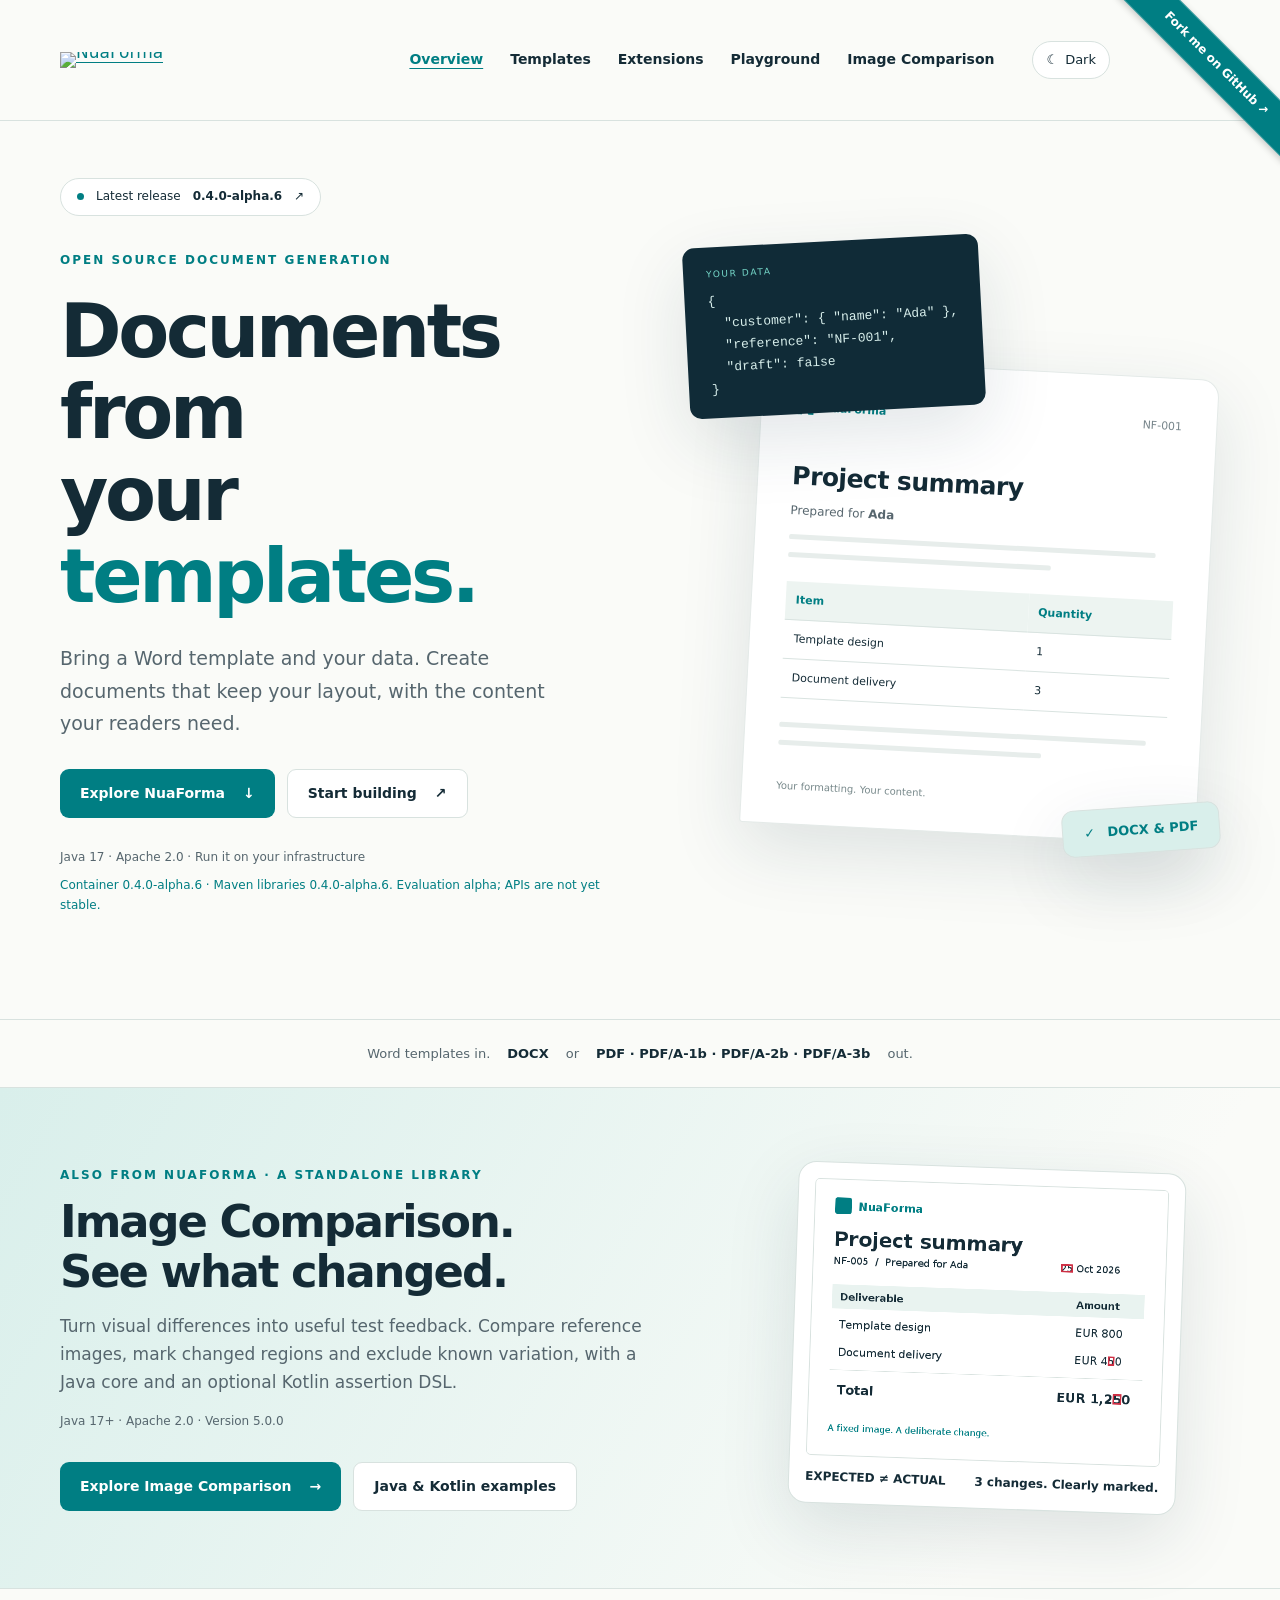
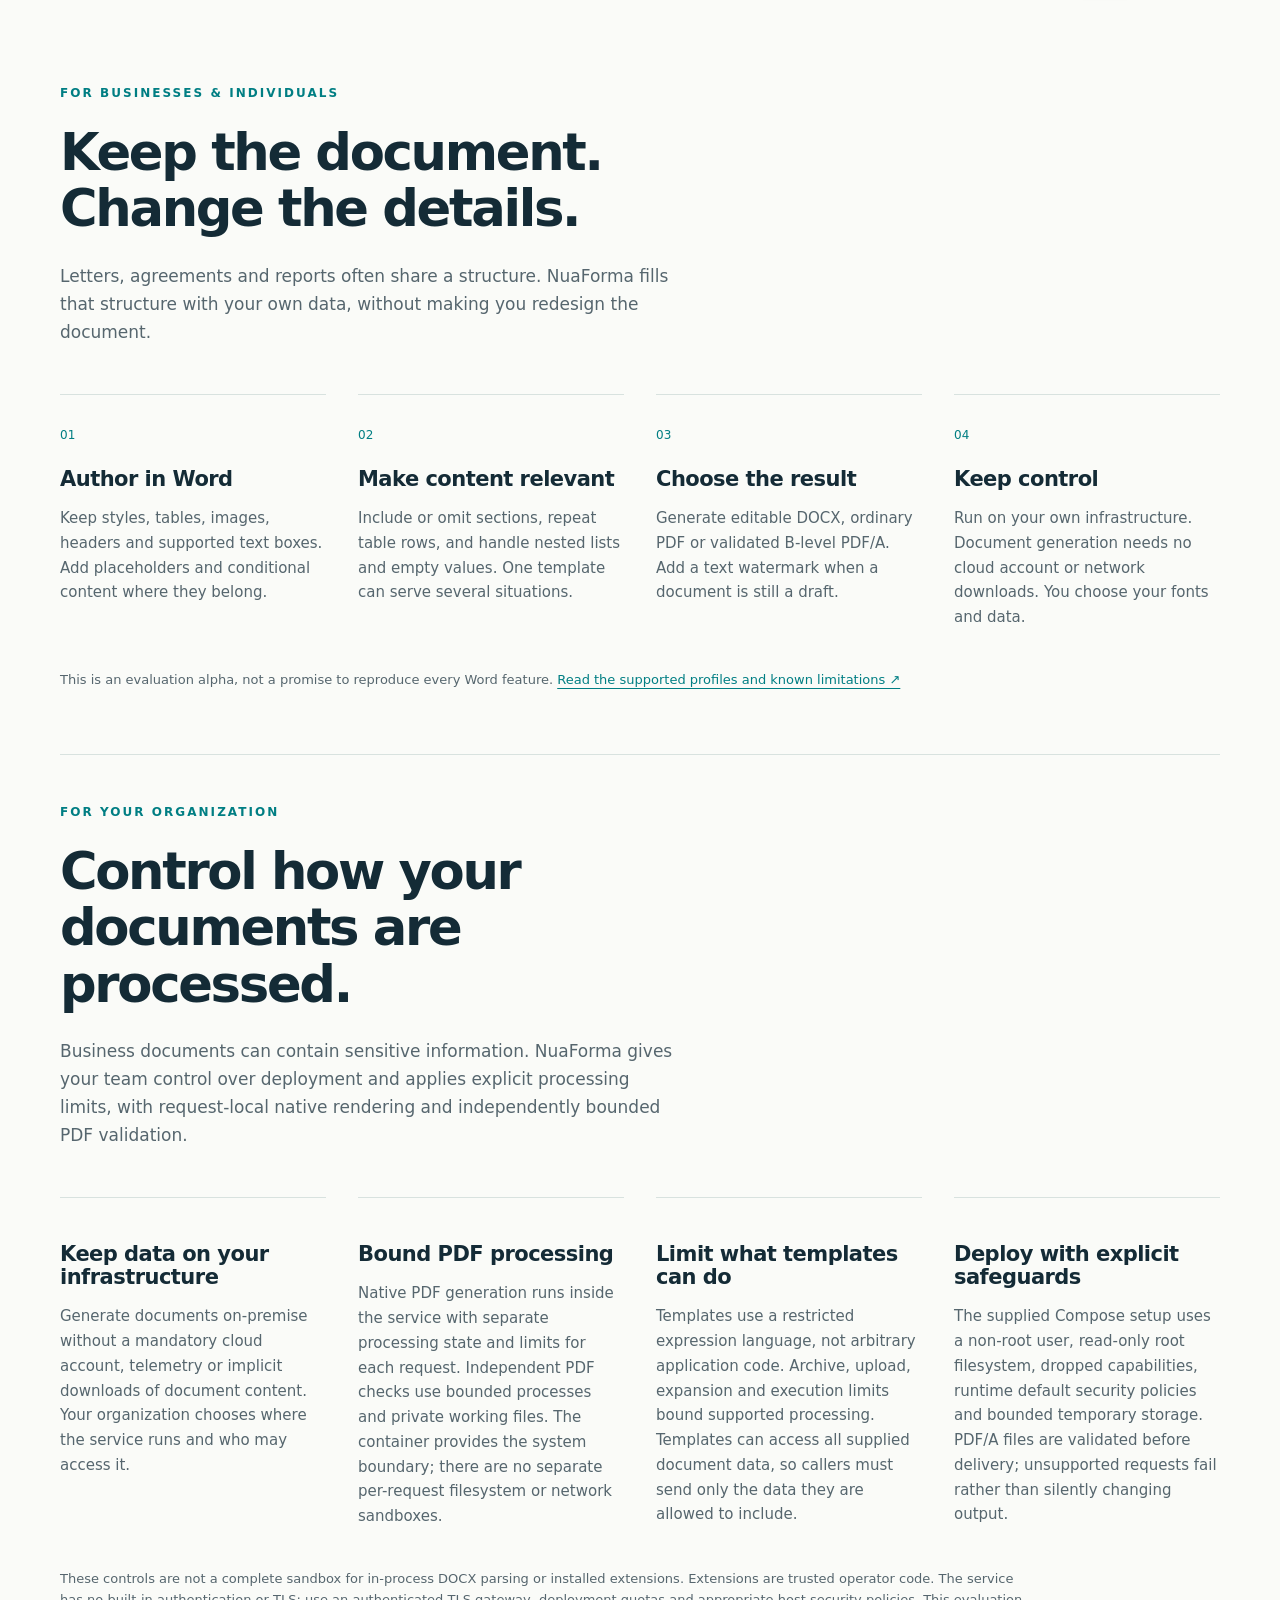
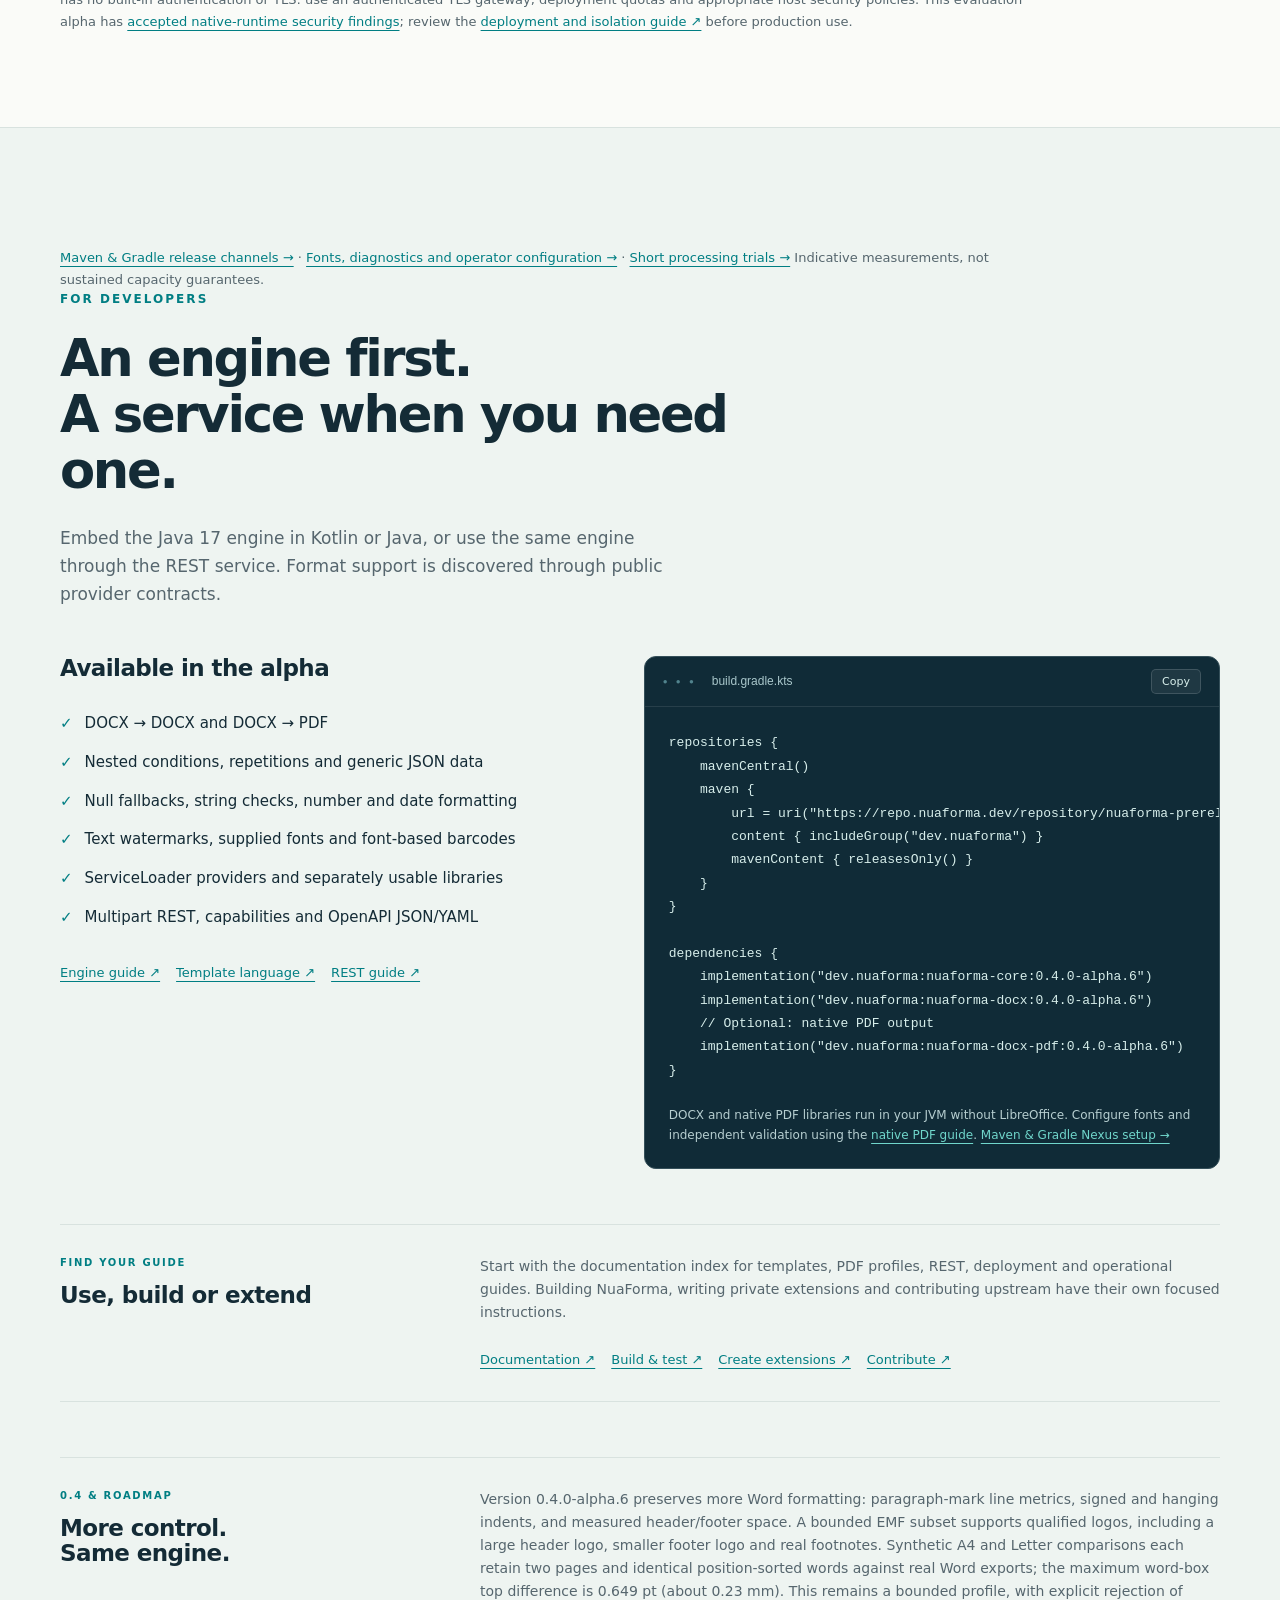
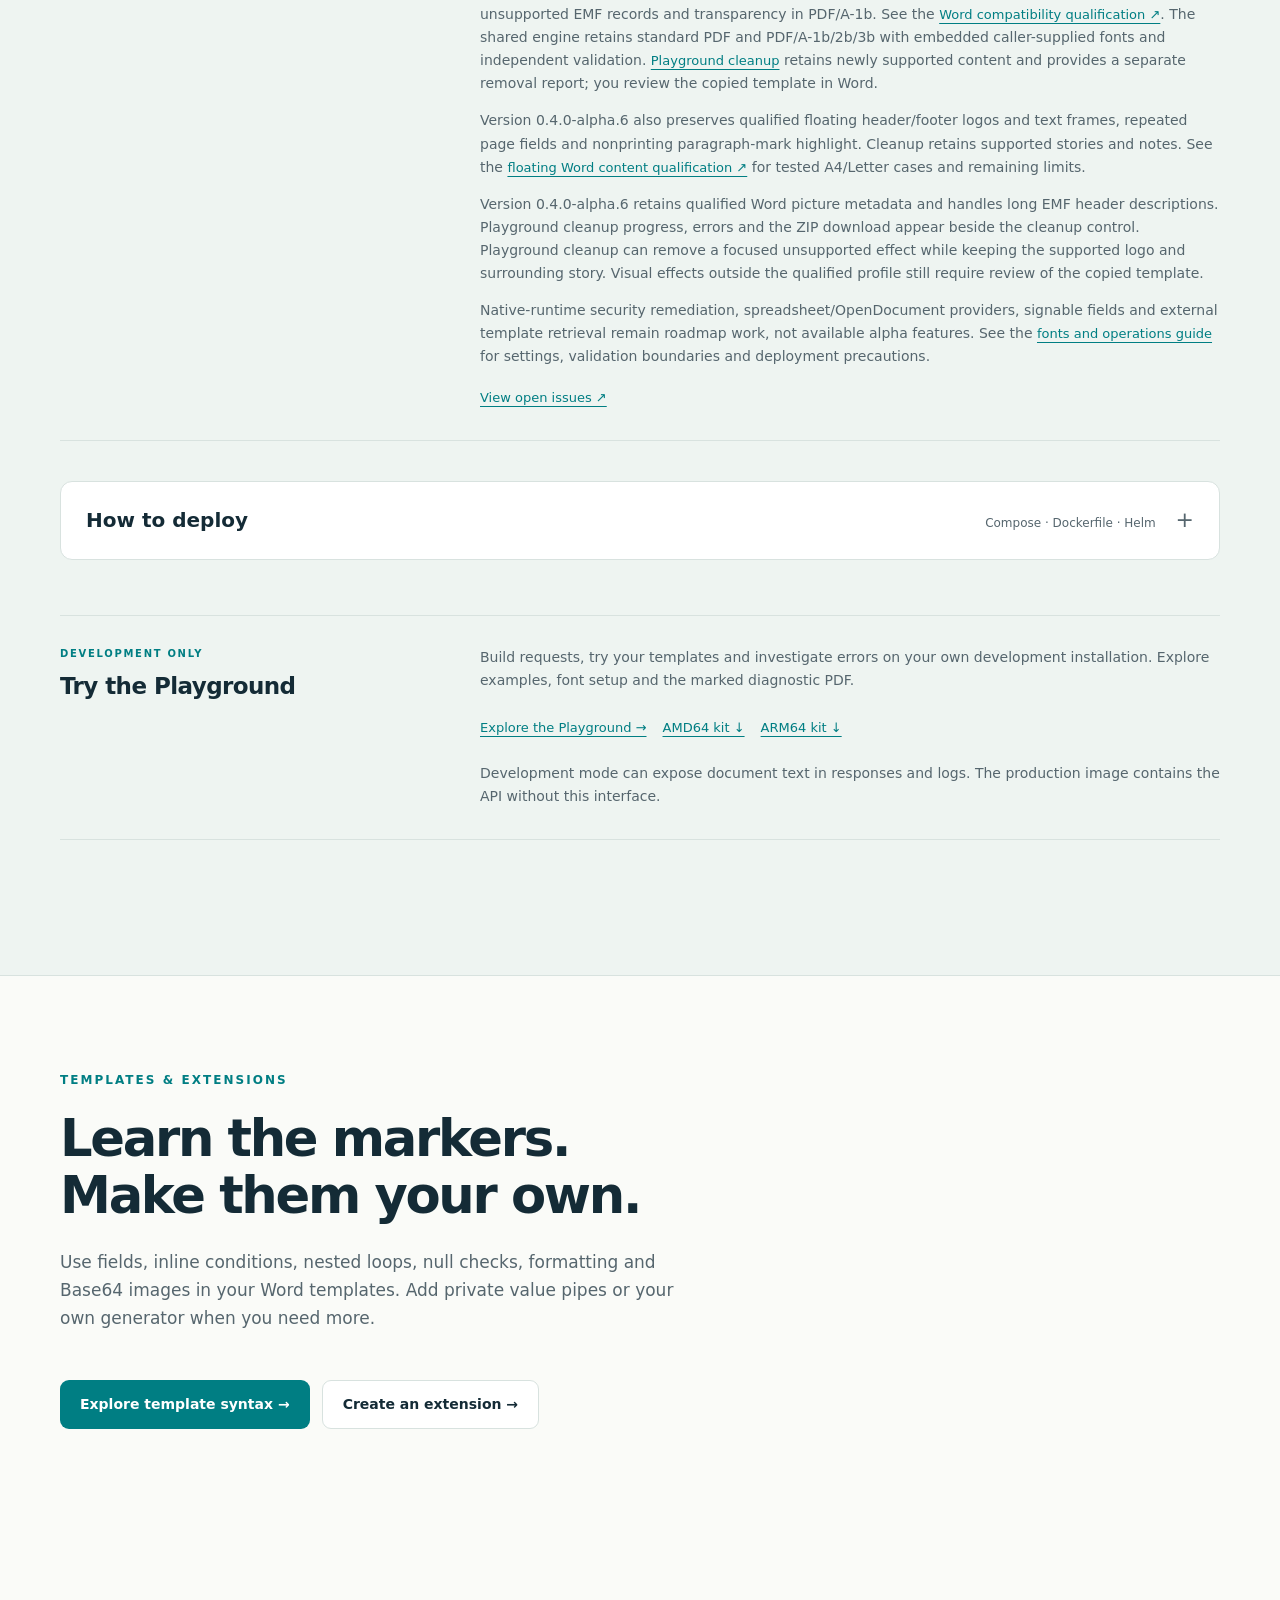
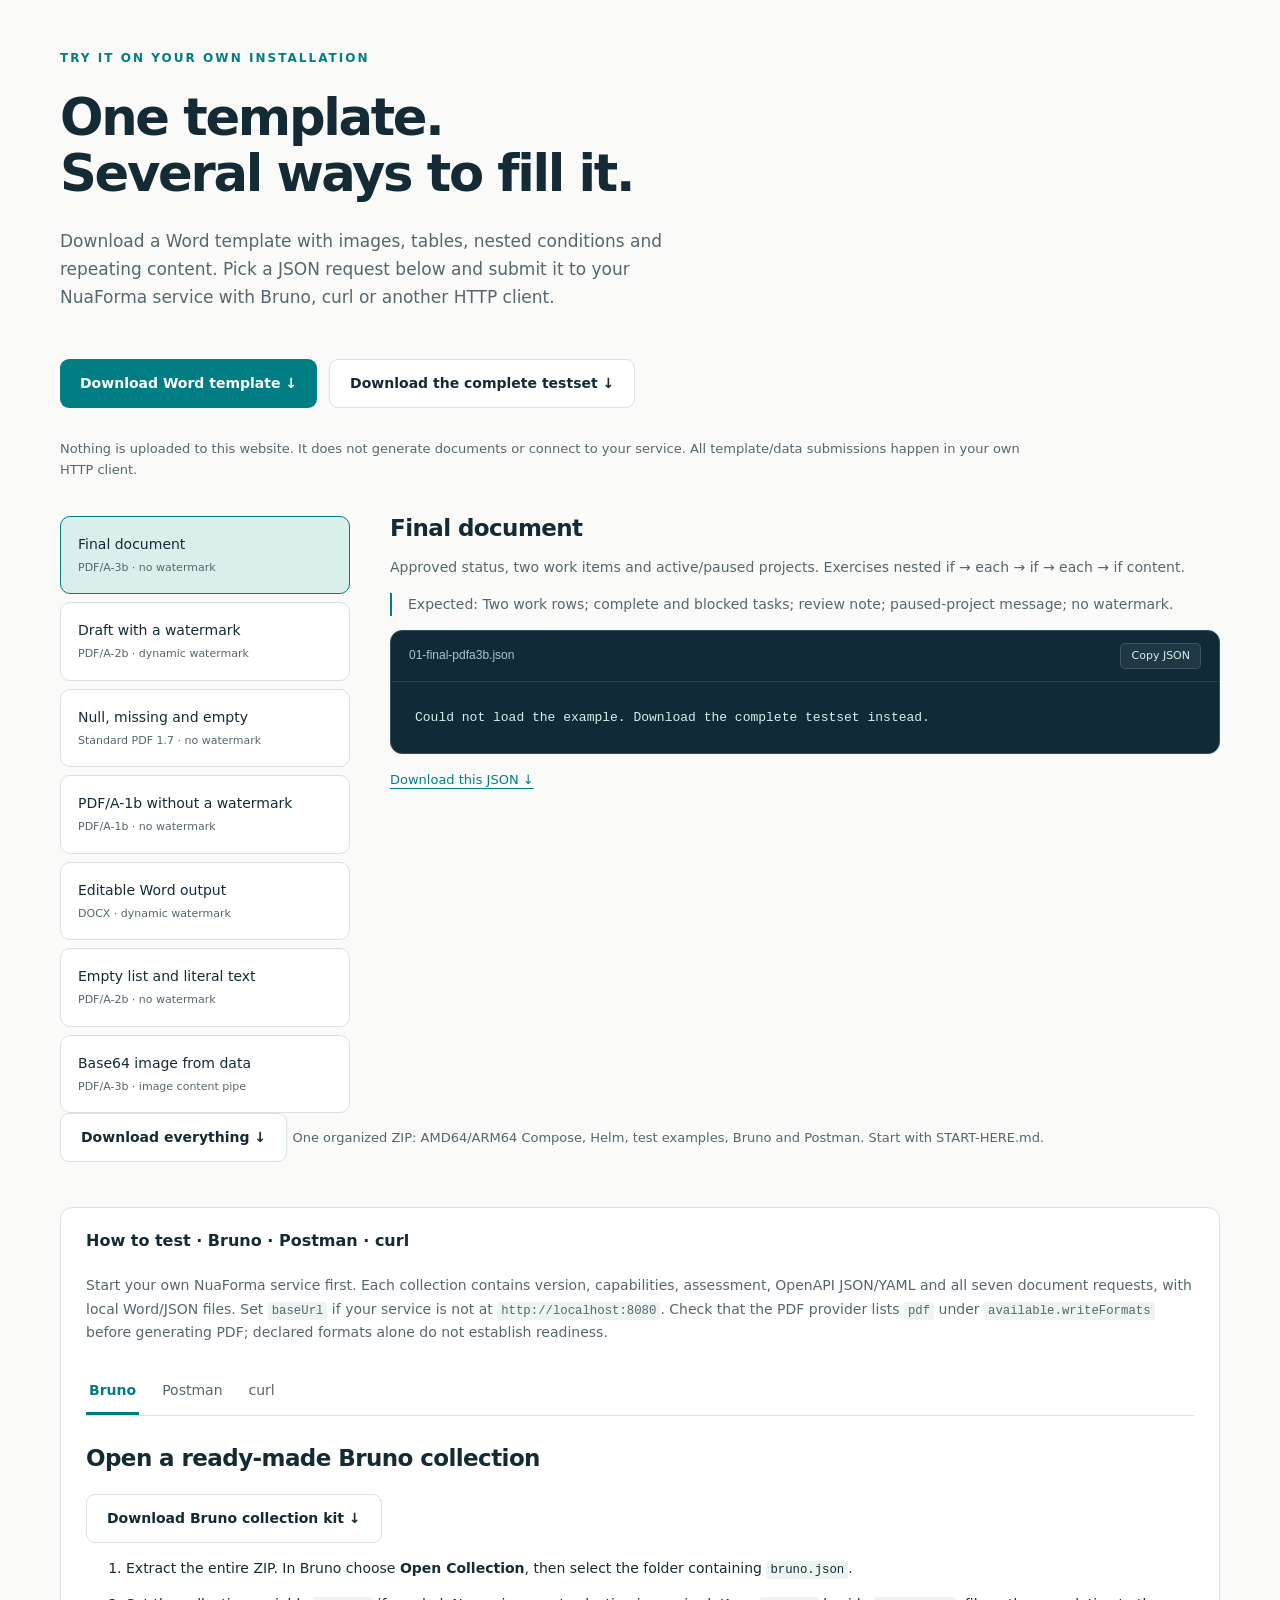
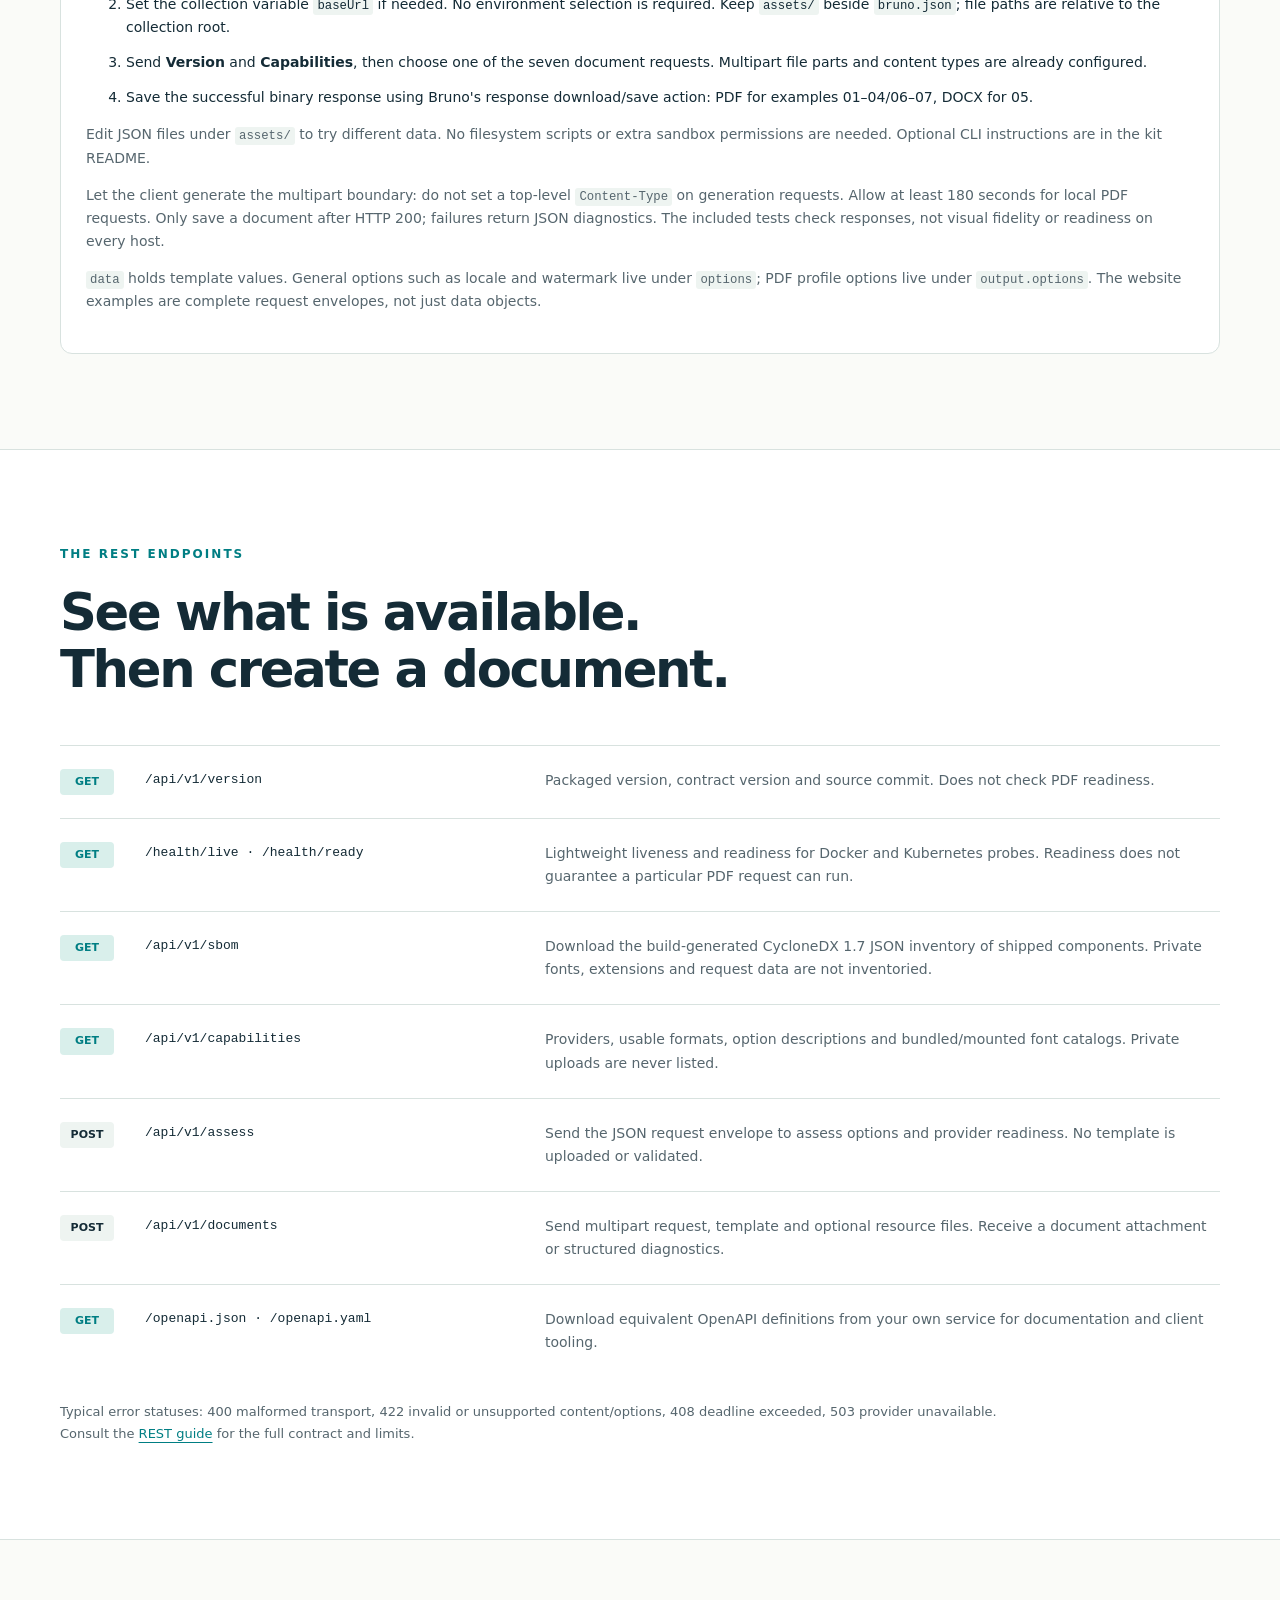
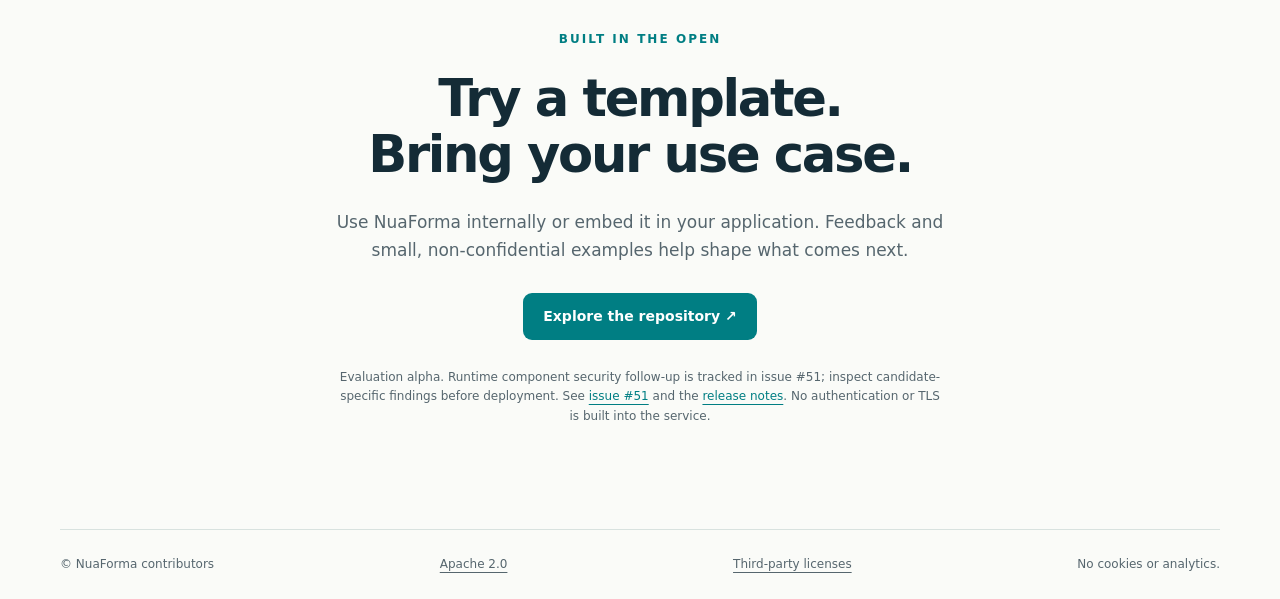
==== site/index.html @ 08272773 "docs(release): publish 0.4.0-alpha.6 website and kits Bind the published source and both native imag" ====
<!doctype html>
<html lang="en">
<head>
  <meta charset="utf-8">
  <meta name="viewport" content="width=device-width, initial-scale=1">
  <meta name="description" content="NuaForma turns Word templates and your data into DOCX and validated PDF documents. Open source, embeddable, and self-hosted.">
  <meta name="color-scheme" content="light dark">
  <title>NuaForma — Documents from your templates</title>
  <link rel="icon" href="assets/nuaforma-icon.png">
  <link rel="stylesheet" href="styles.css">
  <link rel="stylesheet" href="image-comparison.css">
  <script src="app.js" defer></script>
</head>
<body>
  <a class="skip-link" href="#main">Skip to content</a>
  <div class="fork-corner"><a class="fork-banner" href="https://github.com/NuaForma/NuaForma">Fork me on GitHub <span aria-hidden="true">↗</span></a></div>
  <div class="site-masthead"><header class="site-header wrap">
    <a class="brand" href="#" aria-label="NuaForma home"><img class="logo-light" src="assets/nuaforma-light.png" alt="NuaForma"><img class="logo-dark" src="assets/nuaforma-dark-transparent.png" alt="NuaForma"></a>
    <button class="nav-toggle" id="nav-toggle" type="button" aria-expanded="false" aria-controls="main-navigation"><span aria-hidden="true">☰</span> Menu</button>
    <nav id="main-navigation" aria-label="Main navigation"><a href="index.html" aria-current="page">Overview</a><a href="templates.html">Templates</a><a href="extensions.html">Extensions</a><a href="playground.html">Playground</a><a href="image-comparison/index.html">Image Comparison</a></nav>
    <button class="theme-toggle" id="theme-toggle" type="button" aria-label="Switch color theme"><span id="theme-icon" aria-hidden="true">◐</span><span id="theme-label">Theme</span></button>
  </header></div>
  <main id="main">
    <section class="hero wrap">
      <div class="hero-copy">
        <a class="release-banner" id="release-link" href="https://github.com/NuaForma/NuaForma/releases/tag/v0.4.0-alpha.6"><span class="status-dot" aria-hidden="true"></span><span>Latest release</span><strong id="release-version">0.4.0-alpha.6</strong><span aria-hidden="true">↗</span></a>
        <p class="eyebrow">OPEN SOURCE DOCUMENT GENERATION</p>
        <h1>Documents from<br>your <em>templates.</em></h1>
        <p class="lead">Bring a Word template and your data. Create documents that keep your layout, with the content your readers need.</p>
        <div class="actions"><a class="button primary" href="#everyone">Explore NuaForma <span aria-hidden="true">↓</span></a><a class="button secondary" href="#developers">Start building <span aria-hidden="true">↗</span></a></div>
        <p class="hero-note">Java 17 · Apache 2.0 · Run it on your infrastructure</p>
        <p class="release-note" id="release-source">Container 0.4.0-alpha.6 · Maven libraries 0.4.0-alpha.6. Evaluation alpha; APIs are not yet stable.</p>
      </div>
      <div class="document-scene" aria-label="Illustration of a template filled with structured data">
        <div class="data-note"><span class="code-label">YOUR DATA</span><pre><code>{
  "customer": { "name": "Ada" },
  "reference": "NF-001",
  "draft": false
}</code></pre></div>
        <div class="paper-preview"><div class="paper-brand"><span class="mini-mark" aria-hidden="true">N</span><span>NuaForma</span><span class="paper-reference">NF-001</span></div><h2>Project summary</h2><p>Prepared for <strong>Ada</strong></p><div class="paper-line"></div><div class="paper-line short"></div><table><thead><tr><th>Item</th><th>Quantity</th></tr></thead><tbody><tr><td>Template design</td><td>1</td></tr><tr><td>Document delivery</td><td>3</td></tr></tbody></table><div class="paper-line"></div><div class="paper-line short"></div><span class="paper-foot">Your formatting. Your content.</span></div>
        <div class="output-note"><span aria-hidden="true">✓</span> DOCX &amp; PDF</div>
      </div>
    </section>
    <div class="format-strip"><div class="wrap"><span>Word templates in.</span><strong>DOCX</strong><span>or</span><strong>PDF · PDF/A-1b · PDF/A-2b · PDF/A-3b</strong><span>out.</span></div></div>
    <section class="companion-spotlight" aria-labelledby="companion-title"><div class="companion-layout wrap">
      <div><p class="eyebrow">ALSO FROM NUAFORMA · A STANDALONE LIBRARY</p><h2 id="companion-title">Image Comparison.<br>See what changed.</h2><p>Turn visual differences into useful test feedback. Compare reference images, mark changed regions and exclude known variation, with a Java core and an optional Kotlin assertion DSL.</p><p class="hero-note">Java 17+ · Apache 2.0 · Version 5.0.0</p><div class="actions"><a class="button primary" href="image-comparison/index.html">Explore Image Comparison <span aria-hidden="true">→</span></a><a class="button secondary" href="image-comparison/docs/index.html">Java &amp; Kotlin examples</a></div></div>
      <figure class="companion-preview"><img src="image-comparison/all-pixels.png" width="640" height="500" alt="A project summary with three changed regions outlined in red by the image comparison engine."><figcaption><span>EXPECTED ≠ ACTUAL</span><span>3 changes. Clearly marked.</span></figcaption></figure>
    </div></section>
    <section class="section wrap" id="everyone">
      <div class="section-heading"><p class="eyebrow">FOR BUSINESSES &amp; INDIVIDUALS</p><h2>Keep the document.<br>Change the details.</h2><p>Letters, agreements and reports often share a structure. NuaForma fills that structure with your own data, without making you redesign the document.</p></div>
      <div class="capability-grid">
        <article><span class="feature-number">01</span><h3>Author in Word</h3><p>Keep styles, tables, images, headers and supported text boxes. Add placeholders and conditional content where they belong.</p></article>
        <article><span class="feature-number">02</span><h3>Make content relevant</h3><p>Include or omit sections, repeat table rows, and handle nested lists and empty values. One template can serve several situations.</p></article>
        <article><span class="feature-number">03</span><h3>Choose the result</h3><p>Generate editable DOCX, ordinary PDF or validated B-level PDF/A. Add a text watermark when a document is still a draft.</p></article>
        <article><span class="feature-number">04</span><h3>Keep control</h3><p>Run on your own infrastructure. Document generation needs no cloud account or network downloads. You choose your fonts and data.</p></article>
      </div>
      <p class="plain-note">This is an evaluation alpha, not a promise to reproduce every Word feature. <a href="https://github.com/NuaForma/NuaForma/blob/main/nuaforma-docx-pdf/README.md">Read the supported profiles and known limitations ↗</a></p>
      <div class="security-overview" id="security">
        <div class="section-heading"><p class="eyebrow">FOR YOUR ORGANIZATION</p><h2>Control how your<br>documents are processed.</h2><p>Business documents can contain sensitive information. NuaForma gives your team control over deployment and applies explicit processing limits, with request-local native rendering and independently bounded PDF validation.</p></div>
        <div class="capability-grid">
          <article><h3>Keep data on your infrastructure</h3><p>Generate documents on-premise without a mandatory cloud account, telemetry or implicit downloads of document content. Your organization chooses where the service runs and who may access it.</p></article>
          <article><h3>Bound PDF processing</h3><p>Native PDF generation runs inside the service with separate processing state and limits for each request. Independent PDF checks use bounded processes and private working files. The container provides the system boundary; there are no separate per-request filesystem or network sandboxes.</p></article>
          <article><h3>Limit what templates can do</h3><p>Templates use a restricted expression language, not arbitrary application code. Archive, upload, expansion and execution limits bound supported processing. Templates can access all supplied document data, so callers must send only the data they are allowed to include.</p></article>
          <article><h3>Deploy with explicit safeguards</h3><p>The supplied Compose setup uses a non-root user, read-only root filesystem, dropped capabilities, runtime default security policies and bounded temporary storage. PDF/A files are validated before delivery; unsupported requests fail rather than silently changing output.</p></article>
        </div>
        <p class="plain-note">These controls are not a complete sandbox for in-process DOCX parsing or installed extensions. Extensions are trusted operator code. The service has no built-in authentication or TLS: use an authenticated TLS gateway, deployment quotas and appropriate host security policies. This evaluation alpha has <a href="https://github.com/NuaForma/NuaForma/issues/51">accepted native-runtime security findings</a>; review the <a href="https://github.com/NuaForma/NuaForma/blob/main/deployment/pdf-runtime/SERVICE.md">deployment and isolation guide ↗</a> before production use.</p>
      </div>
    </section>
    <section class="developer-section" id="developers"><div class="section wrap">
      <p class="plain-note"><a href="repositories.html">Maven &amp; Gradle release channels →</a> · <a href="operations.html">Fonts, diagnostics and operator configuration →</a> · <a href="performance.html">Short processing trials →</a> Indicative measurements, not sustained capacity guarantees.</p>
      <div class="section-heading"><p class="eyebrow">FOR DEVELOPERS</p><h2>An engine first.<br>A service when you need one.</h2><p>Embed the Java 17 engine in Kotlin or Java, or use the same engine through the REST service. Format support is discovered through public provider contracts.</p></div>
      <div class="developer-layout"><div><h3>Available in the alpha</h3><ul class="check-list"><li>DOCX → DOCX and DOCX → PDF</li><li>Nested conditions, repetitions and generic JSON data</li><li>Null fallbacks, string checks, number and date formatting</li><li>Text watermarks, supplied fonts and font-based barcodes</li><li>ServiceLoader providers and separately usable libraries</li><li>Multipart REST, capabilities and OpenAPI JSON/YAML</li></ul><div class="link-row"><a href="https://github.com/NuaForma/NuaForma/tree/main/nuaforma-core">Engine guide ↗</a><a href="https://github.com/NuaForma/NuaForma/tree/main/nuaforma-template">Template language ↗</a><a href="https://github.com/NuaForma/NuaForma/tree/main/nuaforma-server">REST guide ↗</a></div></div>
        <div class="code-window"><div class="code-window-bar"><span class="window-dots" aria-hidden="true">● ● ●</span><span>build.gradle.kts</span><button class="copy" type="button" data-copy="gradle-example">Copy</button></div><pre><code id="gradle-example">repositories {
    mavenCentral()
    maven {
        url = uri("https://repo.nuaforma.dev/repository/nuaforma-prereleases/")
        content { includeGroup("dev.nuaforma") }
        mavenContent { releasesOnly() }
    }
}

dependencies {
    implementation("dev.nuaforma:nuaforma-core:0.4.0-alpha.6")
    implementation("dev.nuaforma:nuaforma-docx:0.4.0-alpha.6")
    // Optional: native PDF output
    implementation("dev.nuaforma:nuaforma-docx-pdf:0.4.0-alpha.6")
}</code></pre><p>DOCX and native PDF libraries run in your JVM without LibreOffice. Configure fonts and independent validation using the <a href="https://github.com/NuaForma/NuaForma/blob/main/nuaforma-docx-pdf/README.md">native PDF guide</a>. <a href="repositories.html">Maven &amp; Gradle Nexus setup →</a></p></div>
      </div>
      <div class="roadmap" id="documentation"><div><p class="eyebrow">FIND YOUR GUIDE</p><h3>Use, build or extend</h3></div><div><p>Start with the documentation index for templates, PDF profiles, REST, deployment and operational guides. Building NuaForma, writing private extensions and contributing upstream have their own focused instructions.</p><div class="link-row"><a href="https://github.com/NuaForma/NuaForma/blob/main/docs/README.md">Documentation ↗</a><a href="https://github.com/NuaForma/NuaForma/blob/main/docs/development.md">Build &amp; test ↗</a><a href="https://github.com/NuaForma/NuaForma/blob/main/docs/extensions.md">Create extensions ↗</a><a href="https://github.com/NuaForma/NuaForma/blob/main/CONTRIBUTING.md">Contribute ↗</a></div></div></div>
      <div class="roadmap"><div><p class="eyebrow">0.4 &amp; ROADMAP</p><h3>More control.<br>Same engine.</h3></div><div><p>Version 0.4.0-alpha.6 preserves more Word formatting: paragraph-mark line metrics, signed and hanging indents, and measured header/footer space. A bounded EMF subset supports qualified logos, including a large header logo, smaller footer logo and real footnotes. Synthetic A4 and Letter comparisons each retain two pages and identical position-sorted words against real Word exports; the maximum word-box top difference is 0.649 pt (about 0.23 mm). This remains a bounded profile, with explicit rejection of unsupported EMF records and transparency in PDF/A-1b. See the <a href="https://github.com/NuaForma/NuaForma/blob/v0.4.0-alpha.6/tools/pdf-evaluation/own-engine/WORD_COMPATIBILITY.md">Word compatibility qualification ↗</a>. The shared engine retains standard PDF and PDF/A-1b/2b/3b with embedded caller-supplied fonts and independent validation. <a href="playground.html">Playground cleanup</a> retains newly supported content and provides a separate removal report; you review the copied template in Word.</p><p>Version 0.4.0-alpha.6 also preserves qualified floating header/footer logos and text frames, repeated page fields and nonprinting paragraph-mark highlight. Cleanup retains supported stories and notes. See the <a href="https://github.com/NuaForma/NuaForma/blob/v0.4.0-alpha.6/tools/pdf-evaluation/own-engine/WORD_FLOATING_BANDS.md">floating Word content qualification ↗</a> for tested A4/Letter cases and remaining limits.</p><p>Version 0.4.0-alpha.6 retains qualified Word picture metadata and handles long EMF header descriptions. Playground cleanup progress, errors and the ZIP download appear beside the cleanup control. Playground cleanup can remove a focused unsupported effect while keeping the supported logo and surrounding story. Visual effects outside the qualified profile still require review of the copied template.</p><p>Native-runtime security remediation, spreadsheet/OpenDocument providers, signable fields and external template retrieval remain roadmap work, not available alpha features. See the <a href="operations.html">fonts and operations guide</a> for settings, validation boundaries and deployment precautions.</p><a href="https://github.com/NuaForma/NuaForma/issues">View open issues ↗</a></div></div>
      <details class="deploy" id="deploy"><summary><span>How to deploy</span><span class="summary-hint">Compose · Dockerfile · Helm <span aria-hidden="true">+</span></span></summary>
        <div class="deploy-content"><p>Choose the native Linux/amd64 or Linux/arm64 container. Keep it private behind an authenticated TLS gateway for remote access. Preserve non-root execution, a read-only filesystem, bounded temporary storage and runtime default security policies.</p>
          <div class="tabs" role="tablist" aria-label="Deployment method"><button id="tab-compose" role="tab" aria-selected="true" aria-controls="panel-compose" tabindex="0">Docker Compose</button><button id="tab-docker" role="tab" aria-selected="false" aria-controls="panel-docker" tabindex="-1">Dockerfile</button><button id="tab-helm" role="tab" aria-selected="false" aria-controls="panel-helm" tabindex="-1">Helm chart</button></div>
          <section id="panel-docker" role="tabpanel" aria-labelledby="tab-docker" hidden><h3>Docker on your infrastructure</h3><p>The example Dockerfile uses the published runtime unchanged. Fonts are mounted at startup, not baked into the image.</p><div class="code-window"><div class="code-window-bar"><span>Dockerfile</span><button class="copy" data-copy="docker-code" type="button">Copy</button></div><pre><code id="docker-code">FROM ghcr.io/nuaforma/nuaforma:0.4.0-alpha.6
# Keep the image entrypoint and non-root user.
# Supply your fonts through a read-only runtime mount.</code></pre></div><p>Download the deployment kit, create <code>custom-fonts</code> and <code>extensions</code> directories, then run:</p><div class="code-window"><div class="code-window-bar"><span>Terminal</span><button class="copy" data-copy="docker-run" type="button">Copy</button></div><pre><code id="docker-run">docker compose up -d
curl --fail http://127.0.0.1:8080/api/v1/capabilities</code></pre></div><p>The included Compose file applies the reviewed isolation settings and mounts <code>./custom-fonts:/opt/nuaforma/custom-fonts:ro</code>. Add standalone TTF/OTF faces you have rights to use, then restart. Inspect the font catalog in capabilities; names alone do not guarantee glyph coverage or embedding permission.</p><a class="button secondary" href="downloads/docker-kit.zip" download>Download Docker deployment kit ↓</a></section>
          <section id="panel-compose" role="tabpanel" aria-labelledby="tab-compose"><h3>Run with Docker Compose</h3><p>Choose AMD64 for Intel/AMD hosts or ARM64 for Apple Silicon and other ARM64 hosts. No custom image build, seccomp.json or AppArmor profile installation is required. Keep runtime default policies and supplied limits.</p><div class="tabs architecture-tabs" role="tablist" aria-label="Compose architecture"><button id="tab-compose-amd64" role="tab" aria-selected="true" aria-controls="panel-compose-amd64" tabindex="0">AMD64 · Intel / AMD</button><button id="tab-compose-arm64" role="tab" aria-selected="false" aria-controls="panel-compose-arm64" tabindex="-1">ARM64 · Apple Silicon</button></div><section id="panel-compose-amd64" role="tabpanel" aria-labelledby="tab-compose-amd64"><div class="code-window"><div class="code-window-bar"><span>compose.yaml</span><button class="copy" data-copy="compose-code" type="button">Copy</button></div><pre><code id="compose-code">services:
  nuaforma:
    image: ghcr.io/nuaforma/nuaforma:0.4.0-alpha.6
    platform: linux/amd64
    init: true
    user: "1000:1000"
    read_only: true
    cap_drop: [ALL]
    security_opt:
      - no-new-privileges:true
    pids_limit: 128
    mem_limit: 2g
    cpus: 2
    tmpfs:
      - /tmp:rw,size=512m,mode=1777
    ports:
      - "127.0.0.1:8080:8080"
    environment:
      NUAFORMA_HEAP_MB: "512"
      NUAFORMA_HOST: "0.0.0.0"
      NUAFORMA_PORT: "8080"
    volumes:
      - ${NUAFORMA_CUSTOM_FONTS_DIR:-./custom-fonts}:/opt/nuaforma/custom-fonts:ro
      - ${NUAFORMA_EXTENSIONS_DIR:-./extensions}:/opt/nuaforma/extensions:ro
    stop_grace_period: 15s</code></pre></div><div class="kit-actions"><a class="button secondary" href="downloads/docker-kit.zip" download="docker-kit.zip" data-download-status="docker-kit-status">Download complete AMD64 kit ↓</a><a class="button secondary" href="downloads/docker/compose.yaml" download="compose.yaml">Download compose.yaml ↓</a></div></section><section id="panel-compose-arm64" role="tabpanel" aria-labelledby="tab-compose-arm64" hidden><p>The ARM64 kit uses the native engine and the same default container safeguards, fonts and extension mounts.</p><div class="code-window"><div class="code-window-bar"><span>compose.yaml · ARM64</span><button class="copy" data-copy="compose-arm64-code" type="button">Copy</button></div><pre><code id="compose-arm64-code">services:
  nuaforma:
    image: ghcr.io/nuaforma/nuaforma:0.4.0-alpha.6
    platform: linux/arm64
    init: true
    user: "1000:1000"
    read_only: true
    cap_drop: [ALL]
    security_opt:
      - no-new-privileges:true
    pids_limit: 128
    mem_limit: 2g
    cpus: 2
    tmpfs:
      - /tmp:rw,size=512m,mode=1777
    ports:
      - "127.0.0.1:8080:8080"
    environment:
      NUAFORMA_HEAP_MB: "512"
      NUAFORMA_HOST: "0.0.0.0"
      NUAFORMA_PORT: "8080"
    volumes:
      - ${NUAFORMA_CUSTOM_FONTS_DIR:-./custom-fonts}:/opt/nuaforma/custom-fonts:ro
      - ${NUAFORMA_EXTENSIONS_DIR:-./extensions}:/opt/nuaforma/extensions:ro
    stop_grace_period: 15s</code></pre></div><div class="kit-actions"><a class="button secondary" href="downloads/docker-arm64-kit.zip" download="docker-arm64-kit.zip" data-download-status="docker-kit-status">Download complete ARM64 kit ↓</a><a class="button secondary" href="downloads/docker-arm64/compose.yaml" download="compose.yaml">Download ARM64 compose.yaml ↓</a></div><p>Extract the complete kit, create <code>custom-fonts</code> and <code>extensions</code>, then run <code>docker compose up -d</code>. For Podman on macOS, select standalone <code>podman-compose</code> and absolute paths visible inside the Linux VM; follow the <a href="downloads/docker-arm64/README.md">ARM64 Docker/Podman instructions</a>.</p></section><p>Create <code>custom-fonts</code> and <code>extensions</code> next to the Compose file. Place your own TTF/OTF fonts in <code>custom-fonts</code>, readable by UID/GID 1000; restart after changing fonts or trusted extension JARs. Both directories are mounted read-only.</p><div class="code-window"><div class="code-window-bar"><span>Terminal</span><button class="copy" data-copy="compose-run" type="button">Copy</button></div><pre><code id="compose-run">mkdir -p custom-fonts extensions
docker compose up -d
curl --fail http://127.0.0.1:8080/api/v1/capabilities

# Stop the service when finished:
docker compose down</code></pre></div><p>The service binds to loopback port 8080. Add an authenticated TLS gateway before remote access. Keep the runtime default host security policies; no custom host profile is required.</p><p id="docker-kit-status" class="plain-note" role="status" aria-live="polite">Each kit includes compose.yaml, README.md, Dockerfile, NOTICE and LICENSE. Extract before starting Compose.</p><details class="instructions"><summary>Download not starting?</summary><div><p>Check your browser downloads or download the complete kit with curl:</p><div class="code-window"><div class="code-window-bar"><span>Terminal · use curl.exe in Windows PowerShell</span><button class="copy" data-copy="docker-kit-download" type="button">Copy</button></div><pre><code id="docker-kit-download">curl --fail --location https://nuaforma.dev/downloads/docker-kit.zip --output docker-kit.zip</code></pre></div><p>Extract docker-kit.zip before running the start commands above. Preserve the supplied limits and runtime default security policies.</p></div></details></section>
          <section id="panel-helm" role="tabpanel" aria-labelledby="tab-helm" hidden><h3>A Helm example for Kubernetes</h3><p>The chart uses RuntimeDefault seccomp and requires no custom host profile installation. Qualify it on your own native Linux/amd64 or Linux/arm64 cluster and retain all supplied safeguards.</p><div class="code-window"><div class="code-window-bar"><span>Terminal</span><button class="copy" data-copy="helm-run" type="button">Copy</button></div><pre><code id="helm-run">helm upgrade --install nuaforma ./nuaforma \
  --set fonts.existingClaim=nuaforma-fonts
kubectl port-forward service/nuaforma 8080:8080</code></pre></div><p>An existing PVC is mounted read-only at <code>/opt/nuaforma/custom-fonts</code>. Give UID/GID 1000 read access to a flat directory of TTF/OTF files; restart the workload after changes. Leave the claim empty if you use bundled fonts. The Service is internal only; the chart does not install a public ingress.</p><a class="button secondary" href="downloads/helm-kit.zip" download>Download Helm chart kit ↓</a><p class="plain-note">Check PDF availability through capabilities on your cluster. Successful HTTP readiness is not proof that the PDF sandbox can start.</p></section>
        </div>
      </details>
      <section class="roadmap" id="playground"><div><p class="eyebrow">DEVELOPMENT ONLY</p><h3>Try the Playground</h3></div><div><p>Build requests, try your templates and investigate errors on your own development installation. Explore examples, font setup and the marked diagnostic PDF.</p><div class="link-row"><a href="playground.html">Explore the Playground →</a><a href="downloads/docker-playground-kit.zip" download>AMD64 kit ↓</a><a href="downloads/docker-playground-arm64-kit.zip" download>ARM64 kit ↓</a></div><p class="plain-note">Development mode can expose document text in responses and logs. The production image contains the API without this interface.</p></div></section>
    </div></section>
    <section class="section wrap" id="templates">
      <div class="section-heading"><p class="eyebrow">TEMPLATES &amp; EXTENSIONS</p><h2>Learn the markers.<br>Make them your own.</h2><p>Use fields, inline conditions, nested loops, null checks, formatting and Base64 images in your Word templates. Add private value pipes or your own generator when you need more.</p></div>
      <div class="actions"><a class="button primary" href="templates.html">Explore template syntax →</a><a class="button secondary" href="extensions.html">Create an extension →</a></div>
    </section>
    <section class="section wrap" id="examples">
      <div class="section-heading"><p class="eyebrow">TRY IT ON YOUR OWN INSTALLATION</p><h2>One template.<br>Several ways to fill it.</h2><p>Download a Word template with images, tables, nested conditions and repeating content. Pick a JSON request below and submit it to your NuaForma service with Bruno, curl or another HTTP client.</p></div>
      <div class="kit-actions"><a class="button primary" href="downloads/nuaforma-example-template.docx" download>Download Word template ↓</a><a class="button secondary" href="downloads/example-kit.zip" download>Download the complete testset ↓</a></div>
      <p class="plain-note">Nothing is uploaded to this website. It does not generate documents or connect to your service. All template/data submissions happen in your own HTTP client.</p>
      <div class="example-layout"><div class="scenario-list" id="scenario-list" aria-label="Example scenarios"></div><div class="scenario-content"><h3 id="scenario-title">Loading examples</h3><p id="scenario-description"></p><p class="expected-result" id="scenario-expected"></p><div class="code-window"><div class="code-window-bar"><span id="scenario-filename">request.json</span><button class="copy" data-copy="scenario-json" type="button">Copy JSON</button></div><pre class="json-scroll"><code id="scenario-json"></code></pre></div><a id="scenario-download" class="text-link" download>Download this JSON ↓</a><noscript><p>JavaScript is disabled. Download the complete testset to access all JSON examples and instructions.</p></noscript></div></div>
      <p><a class="button secondary" href="downloads/nuaforma-complete-kit.zip" download>Download everything ↓</a> <span class="plain-note">One organized ZIP: AMD64/ARM64 Compose, Helm, test examples, Bruno and Postman. Start with START-HERE.md.</span></p>
      <details class="instructions" open><summary>How to test · Bruno · Postman · curl</summary><div>
        <p>Start your own NuaForma service first. Each collection contains version, capabilities, assessment, OpenAPI JSON/YAML and all seven document requests, with local Word/JSON files. Set <code>baseUrl</code> if your service is not at <code>http://localhost:8080</code>. Check that the PDF provider lists <code>pdf</code> under <code>available.writeFormats</code> before generating PDF; declared formats alone do not establish readiness.</p>
        <div class="tabs" role="tablist" aria-label="HTTP client">
          <button id="tab-client-bruno" role="tab" aria-selected="true" aria-controls="panel-client-bruno" tabindex="0" type="button">Bruno</button>
          <button id="tab-client-postman" role="tab" aria-selected="false" aria-controls="panel-client-postman" tabindex="-1" type="button">Postman</button>
          <button id="tab-client-curl" role="tab" aria-selected="false" aria-controls="panel-client-curl" tabindex="-1" type="button">curl</button>
        </div>
        <section id="panel-client-bruno" role="tabpanel" aria-labelledby="tab-client-bruno">
          <h3>Open a ready-made Bruno collection</h3><a class="button secondary" href="downloads/bruno-kit.zip" download>Download Bruno collection kit ↓</a>
          <ol><li>Extract the entire ZIP. In Bruno choose <strong>Open Collection</strong>, then select the folder containing <code>bruno.json</code>.</li><li>Set the collection variable <code>baseUrl</code> if needed. No environment selection is required. Keep <code>assets/</code> beside <code>bruno.json</code>; file paths are relative to the collection root.</li><li>Send <strong>Version</strong> and <strong>Capabilities</strong>, then choose one of the seven document requests. Multipart file parts and content types are already configured.</li><li>Save the successful binary response using Bruno's response download/save action: PDF for examples 01–04/06–07, DOCX for 05.</li></ol>
          <p>Edit JSON files under <code>assets/</code> to try different data. No filesystem scripts or extra sandbox permissions are needed. Optional CLI instructions are in the kit README.</p>
        </section>
        <section id="panel-client-postman" role="tabpanel" aria-labelledby="tab-client-postman" hidden>
          <h3>Import a ready-made Postman collection</h3><a class="button secondary" href="downloads/postman-kit.zip" download>Download Postman collection kit ↓</a>
          <ol><li>Extract the entire ZIP. In Postman desktop choose <strong>Import</strong> and select <code>NuaForma.postman_collection.json</code>.</li><li>Under <strong>Settings → General → Working directory</strong>, choose that extracted folder, containing both the collection JSON and <code>assets/</code>. Leave <strong>Read files outside working directory</strong> off. Paths are relative to this working directory, not the imported JSON.</li><li>Set collection variable <code>baseUrl</code> if needed. Send <strong>Version</strong> and <strong>Capabilities</strong>, then choose a document request. If your client asks to reselect a file, choose its matching file from <code>assets/</code> in the existing form-data row.</li><li>Use <strong>Send and Download</strong>, or save the response to a file: PDF for examples 01–04/06–07, DOCX for 05.</li></ol>
          <p>Use local files with the desktop client; uploading to a Postman team is not required. Review workspace/cloud-sync settings before adding real documents, data or credentials. Optional Newman instructions are in the kit README.</p>
        </section>
        <section id="panel-client-curl" role="tabpanel" aria-labelledby="tab-client-curl" hidden>
          <h3>Send an example yourself</h3><p>Extract <a href="downloads/example-kit.zip" download>the testset</a> and run from its root directory. Replace the JSON filename and output extension to choose another scenario; example 05 requires <code>.docx</code>.</p>
          <div class="code-window"><div class="code-window-bar"><span>Terminal</span><button class="copy" data-copy="curl-example" type="button">Copy</button></div><pre><code id="curl-example">curl --fail-with-body http://127.0.0.1:8080/api/v1/documents \
  -F 'request=@01-final-pdfa3b.json;type=application/json' \
  -F 'template=@nuaforma-example-template.docx;type=application/vnd.openxmlformats-officedocument.wordprocessingml.document' \
  --output example.pdf</code></pre></div>
        </section>
        <p>Let the client generate the multipart boundary: do not set a top-level <code>Content-Type</code> on generation requests. Allow at least 180 seconds for local PDF requests. Only save a document after HTTP 200; failures return JSON diagnostics. The included tests check responses, not visual fidelity or readiness on every host.</p><p><code>data</code> holds template values. General options such as locale and watermark live under <code>options</code>; PDF profile options live under <code>output.options</code>. The website examples are complete request envelopes, not just data objects.</p>
      </div></details>
    </section>
    <section class="api-section"><div class="section wrap" id="api"><div class="section-heading"><p class="eyebrow">THE REST ENDPOINTS</p><h2>See what is available.<br>Then create a document.</h2></div><div class="endpoint-list">
      <article><span class="method">GET</span><code>/api/v1/version</code><p>Packaged version, contract version and source commit. Does not check PDF readiness.</p></article>
      <article><span class="method">GET</span><code>/health/live · /health/ready</code><p>Lightweight liveness and readiness for Docker and Kubernetes probes. Readiness does not guarantee a particular PDF request can run.</p></article>
      <article><span class="method">GET</span><code>/api/v1/sbom</code><p>Download the build-generated CycloneDX 1.7 JSON inventory of shipped components. Private fonts, extensions and request data are not inventoried.</p></article>
      <article><span class="method">GET</span><code>/api/v1/capabilities</code><p>Providers, usable formats, option descriptions and bundled/mounted font catalogs. Private uploads are never listed.</p></article>
      <article><span class="method post">POST</span><code>/api/v1/assess</code><p>Send the JSON request envelope to assess options and provider readiness. No template is uploaded or validated.</p></article>
      <article><span class="method post">POST</span><code>/api/v1/documents</code><p>Send multipart request, template and optional resource files. Receive a document attachment or structured diagnostics.</p></article>
      <article><span class="method">GET</span><code>/openapi.json · /openapi.yaml</code><p>Download equivalent OpenAPI definitions from your own service for documentation and client tooling.</p></article>
    </div><p class="plain-note">Typical error statuses: 400 malformed transport, 422 invalid or unsupported content/options, 408 deadline exceeded, 503 provider unavailable. Consult the <a href="https://github.com/NuaForma/NuaForma/tree/main/nuaforma-server">REST guide</a> for the full contract and limits.</p></div></section>
    <section class="closing wrap"><p class="eyebrow">BUILT IN THE OPEN</p><h2>Try a template.<br>Bring your use case.</h2><p>Use NuaForma internally or embed it in your application. Feedback and small, non-confidential examples help shape what comes next.</p><a class="button primary" href="https://github.com/NuaForma/NuaForma">Explore the repository ↗</a><p class="alpha-warning">Evaluation alpha. Runtime component security follow-up is tracked in issue #51; inspect candidate-specific findings before deployment. See <a href="https://github.com/NuaForma/NuaForma/issues/51">issue #51</a> and the <a href="https://github.com/NuaForma/NuaForma/releases/tag/v0.4.0-alpha.6">release notes</a>. No authentication or TLS is built into the service.</p></section>
  </main>
  <footer class="wrap"><span>© NuaForma contributors</span><a href="https://github.com/NuaForma/NuaForma/blob/main/LICENSE">Apache 2.0</a><a href="https://github.com/NuaForma/NuaForma/blob/main/THIRD_PARTY.md">Third-party licenses</a><span>No cookies or analytics.</span></footer>
  <div class="sr-only" id="copy-status" role="status" aria-live="polite"></div>
</body>
</html>
---- site/styles.css ----
@charset "UTF-8";
:root{color-scheme:light;--bg:#fafbf8;--surface:#fff;--soft:#eef4f1;--ink:#142b36;--muted:#56666e;--teal:#007e83;--teal-soft:#d9efeb;--line:#d8e2df;--code:#102b37;--code-ink:#d7eeeb;--shadow:0 24px 70px #173b4820;--radius:18px}
@media(prefers-color-scheme:dark){:root:not([data-theme=light]){color-scheme:dark;--bg:#0b1921;--surface:#11252e;--soft:#102a32;--ink:#ebf3ef;--muted:#adbdc2;--teal:#65d8cf;--teal-soft:#163a3d;--line:#29414a;--code:#08151e;--code-ink:#d7eeeb;--shadow:0 24px 70px #0005}}
:root[data-theme=dark]{color-scheme:dark;--bg:#0b1921;--surface:#11252e;--soft:#102a32;--ink:#ebf3ef;--muted:#adbdc2;--teal:#65d8cf;--teal-soft:#163a3d;--line:#29414a;--code:#08151e;--code-ink:#d7eeeb;--shadow:0 24px 70px #0005}
*{box-sizing:border-box}html{scroll-behavior:smooth;scroll-padding-top:30px}body{margin:0;background:var(--bg);color:var(--ink);font:17px/1.65 "Segoe UI",system-ui,sans-serif}button,a{-webkit-tap-highlight-color:transparent}a{color:var(--teal);text-underline-offset:4px}a:hover{text-decoration-thickness:2px}button{font:inherit;cursor:pointer}button:focus-visible,a:focus-visible,summary:focus-visible{outline:3px solid var(--teal);outline-offset:5px}h1,h2,h3,p{margin-top:0}h1,h2,h3{line-height:1.1;letter-spacing:-.045em;font-weight:650}h1{font-size:clamp(48px,5.8vw,82px);margin-bottom:25px}h1 em{font-style:normal;color:var(--teal)}h2{font-size:clamp(36px,4vw,54px);margin-bottom:25px}h3{font-size:23px;letter-spacing:-.025em}p{color:var(--muted)}.wrap{width:min(1160px,calc(100% - 72px));margin-inline:auto}.site-header{min-height:120px;display:flex;align-items:center;gap:38px;padding-right:55px}.brand{margin-right:auto;display:block;line-height:0}.brand img{width:170px;height:auto}.logo-dark{display:none}:root[data-theme=dark] .logo-light{display:none}:root[data-theme=dark] .logo-dark{display:block}@media(prefers-color-scheme:dark){:root:not([data-theme=light]) .logo-light{display:none}:root:not([data-theme=light]) .logo-dark{display:block}}nav{display:flex;gap:27px;font-size:14px;font-weight:600}nav a{color:var(--ink);text-decoration:none}.theme-toggle{display:flex;align-items:center;gap:7px;border:1px solid var(--line);border-radius:25px;padding:7px 13px;background:var(--surface);font-size:13px;color:var(--ink)}.fork-banner{position:absolute;top:26px;right:0;padding:7px 14px;background:#007e83;color:#fff;border-radius:7px 0 0 7px;font-size:12px;text-decoration:none;font-weight:600;z-index:2}.hero{display:grid;grid-template-columns:1.08fr 1fr;gap:50px;align-items:center;padding-top:57px;padding-bottom:95px}.eyebrow{font-size:12px;letter-spacing:.17em;font-weight:700;color:var(--teal);margin-bottom:20px}.release-banner{display:inline-flex;gap:12px;align-items:center;flex-wrap:wrap;border:1px solid var(--line);background:var(--surface);border-radius:30px;font-size:12px;padding:8px 16px;text-decoration:none;margin-bottom:35px;color:var(--ink)}.status-dot{width:7px;height:7px;border-radius:50%;background:var(--teal)}.lead{font-size:19px;line-height:1.7;max-width:490px}.actions,.kit-actions{display:flex;flex-wrap:wrap;gap:12px;margin:30px 0}.button{display:inline-flex;align-items:center;justify-content:center;gap:18px;padding:13px 20px;border-radius:9px;font-size:14px;font-weight:650;text-decoration:none;line-height:1.5}.primary{background:#007e83;color:#fff}.primary:hover{background:#00666c}.secondary{border:1px solid var(--line);color:var(--ink);background:var(--surface)}.hero-note,.release-note{font-size:12px;margin-bottom:8px}.release-note{color:var(--teal)}.document-scene{position:relative;padding:80px 12px 35px 65px}.paper-preview{background:#fff;color:#142b36;border:1px solid #e4eae8;border-radius:3px 18px 3px 3px;padding:28px 34px;box-shadow:var(--shadow);transform:rotate(3deg);min-height:340px}.paper-brand{display:flex;align-items:center;gap:7px;font-size:11px;font-weight:700;color:#007e83;margin-bottom:35px}.mini-mark{font-size:24px;font-weight:800}.paper-reference{margin-left:auto;font-weight:400;color:#77858b}.paper-preview h2{font-size:25px;margin-bottom:12px;letter-spacing:-.02em}.paper-preview p{font-size:12px;color:#57666e}.paper-line{height:5px;background:#e7edeb;border-radius:2px;margin:13px 0;width:95%}.paper-line.short{width:68%}.paper-preview table{font-size:11px;width:100%;border-collapse:collapse;margin:24px 0}.paper-preview th,.paper-preview td{text-align:left;padding:10px;border-bottom:1px solid #d9e3e0}.paper-preview th{background:#edf4f1;color:#007e83}.paper-foot{display:block;font-size:10px;color:#78898b;margin-top:33px}.data-note{position:absolute;top:8px;left:0;z-index:1;background:var(--code);border-radius:12px;padding:17px 23px;box-shadow:var(--shadow);transform:rotate(-3deg);font-size:12px;color:var(--code-ink)}.data-note pre{margin:7px 0 0}.code-label{font-size:9px;color:#76d9ca;letter-spacing:.18em}.output-note{position:absolute;bottom:15px;right:0;z-index:1;box-shadow:var(--shadow);padding:12px 21px;background:var(--teal-soft);border:1px solid var(--line);border-radius:12px;color:var(--teal);font-size:13px;font-weight:700;transform:rotate(-4deg)}.output-note span{margin-right:8px}.format-strip{border-block:1px solid var(--line);padding:23px 0;font-size:13px;color:var(--muted)}.format-strip .wrap{display:flex;justify-content:center;flex-wrap:wrap;gap:17px;align-items:center}.format-strip strong{font-weight:600;color:var(--ink)}.section{padding-top:95px;padding-bottom:95px}.section-heading{max-width:690px;margin-bottom:48px}.section-heading>p:last-child{max-width:620px}.capability-grid{display:grid;grid-template-columns:repeat(4,1fr);gap:32px}.capability-grid article{border-top:1px solid var(--line);padding-top:24px}.feature-number{font-size:12px;color:var(--teal)}.capability-grid h3{margin:21px 0 15px;font-size:21px}.capability-grid p{font-size:15px}.plain-note{font-size:13px;max-width:970px;margin:24px 0 0}.developer-section{background:var(--soft);border-block:1px solid var(--line)}.developer-layout{display:grid;grid-template-columns:1fr 1.1fr;gap:60px;align-items:start}.check-list{padding:0;list-style:none;font-size:15px}.check-list li{padding:7px 0}.check-list li:before{content:"✓";color:var(--teal);padding-right:12px}.link-row{display:flex;flex-wrap:wrap;gap:16px;font-size:13px;margin-top:25px}.code-window{background:var(--code);color:var(--code-ink);border-radius:12px;overflow:hidden;border:1px solid #35505a}.code-window-bar{display:flex;align-items:center;gap:15px;padding:12px 18px;border-bottom:1px solid #ffffff18;font:12px/1.4 "Segoe UI",sans-serif;color:#a9c7cb}.window-dots{font-size:8px;color:#51838d;letter-spacing:3px}.copy{margin-left:auto;background:#ffffff10;border:1px solid #ffffff25;color:#d7eeeb;border-radius:5px;padding:3px 10px;font:11px/1.6 system-ui}.copy:hover{background:#ffffff20}pre{margin:0;padding:24px;overflow:auto;font:13px/1.8 Consolas,monospace;tab-size:2}.code-window>p{color:#b6ced0;font-size:12px;padding:0 24px 22px;margin:0}.code-window a{color:#70d6cb}.roadmap{display:grid;grid-template-columns:1fr 2fr;gap:50px;border-block:1px solid var(--line);padding:30px 0;margin:55px 0 40px}.roadmap h3{margin-bottom:0}.roadmap p{font-size:14px}.roadmap .eyebrow{font-size:10px;margin-bottom:12px}.roadmap a{font-size:13px}details{border:1px solid var(--line);border-radius:12px;background:var(--surface)}summary{cursor:pointer;font-weight:600;padding:20px 25px;font-size:20px;list-style:none}summary::-webkit-details-marker{display:none}.deploy>summary{display:flex;justify-content:space-between;align-items:center}.summary-hint{font-size:12px;font-weight:400;color:var(--muted)}.summary-hint span{font-size:22px;margin-left:16px}.deploy[open] .summary-hint span{display:inline-block;transform:rotate(45deg)}.deploy-content{padding:0 25px 30px}.deploy-content>p{font-size:14px}.tabs{display:flex;border-bottom:1px solid var(--line);gap:20px;margin:25px 0}.tabs button{border:0;border-bottom:3px solid transparent;padding:10px 3px;background:none;color:var(--muted);font-size:14px}.tabs [aria-selected=true]{color:var(--teal);border-color:var(--teal);font-weight:700}[role=tabpanel] p{font-size:14px}[role=tabpanel] .code-window{margin:20px 0}[role=tabpanel] h3{margin-top:30px}.example-layout{display:grid;grid-template-columns:290px 1fr;gap:40px;margin-top:35px}.scenario-list{display:flex;flex-direction:column;gap:8px}.scenario-button{text-align:left;border:1px solid var(--line);background:var(--surface);color:var(--ink);border-radius:10px;padding:17px;font-size:14px;line-height:1.5}.scenario-button small{display:block;color:var(--muted);font-size:11px;margin-top:5px}.scenario-button[aria-pressed=true]{border-color:var(--teal);background:var(--teal-soft)}.scenario-content h3{margin-bottom:15px}.scenario-content>p{font-size:14px}.expected-result{border-left:2px solid var(--teal);padding-left:16px}.json-scroll{max-height:500px}.text-link{display:inline-block;font-size:13px;margin:15px 0}.instructions{margin-top:45px}.instructions>summary{font-size:16px}.instructions>div{padding:0 25px 25px;font-size:14px}.instructions li{margin-bottom:12px}.instructions .code-window{margin:24px 0}.api-section{background:var(--surface);border-block:1px solid var(--line)}.endpoint-list article{display:grid;grid-template-columns:60px minmax(220px,1fr) 1.8fr;gap:25px;align-items:start;border-top:1px solid var(--line);padding:23px 0}.method{font-size:11px;font-weight:700;padding:4px 6px;border-radius:4px;text-align:center;max-width:54px;background:var(--teal-soft);color:var(--teal)}.method.post{background:var(--soft);color:var(--ink)}.endpoint-list code{font-size:13px;overflow-wrap:anywhere}.endpoint-list p{font-size:14px;margin:0}.closing{padding-block:90px;max-width:740px;text-align:center}.closing p{max-width:610px;margin-inline:auto}.closing .button{margin:12px 0 28px}.alpha-warning{font-size:12px}footer{display:flex;flex-wrap:wrap;gap:23px;justify-content:space-between;padding-block:25px;border-top:1px solid var(--line);font-size:12px;color:var(--muted)}footer a{color:var(--muted)}.sr-only,.skip-link:not(:focus){position:absolute;width:1px;height:1px;padding:0;overflow:hidden;clip:rect(0,0,0,0);white-space:nowrap;border:0}.skip-link:focus{position:absolute;top:0;left:15px;z-index:20;padding:15px;background:var(--surface)}code{font-family:Consolas,monospace}p code,li code{font-size:.88em;background:var(--soft);padding:2px 4px;border-radius:3px}[hidden]{display:none!important}
@media(max-width:1050px){.site-header{padding-right:0;padding-top:40px;gap:20px}nav{gap:18px}.hero{gap:20px}.document-scene{padding-left:40px}.capability-grid{grid-template-columns:repeat(2,1fr)}.developer-layout{gap:30px}.endpoint-list article{grid-template-columns:60px 1fr}.endpoint-list p{grid-column:2}.example-layout{grid-template-columns:240px 1fr}}
@media(max-width:720px){.wrap{width:calc(100% - 36px)}.site-header{flex-wrap:wrap;min-height:140px;padding-top:45px;gap:18px}.brand img{width:140px}.theme-toggle{margin-left:auto}nav{order:3;width:100%;font-size:12px;justify-content:space-between}.hero{grid-template-columns:1fr;padding-block:40px 60px;gap:25px}.hero-copy .lead{font-size:17px}.document-scene{max-width:440px;width:100%;margin-inline:auto;padding-top:100px}.paper-preview{min-height:320px}.data-note{font-size:11px}.hero-note{font-size:11px}.section{padding-block:60px}.section-heading{margin-bottom:32px}.capability-grid{gap:23px}.capability-grid h3{font-size:19px}.developer-layout,.roadmap,.example-layout{grid-template-columns:1fr;gap:25px}.scenario-list{display:grid;grid-template-columns:1fr 1fr;gap:8px}.scenario-button{padding:12px;font-size:12px}.kit-actions .button{width:100%}.deploy-content{padding-inline:16px}summary{padding-inline:16px}.summary-hint{font-size:10px}.code-window pre{padding:18px;font-size:11px}.endpoint-list article{gap:15px}.closing{padding-block:65px}.fork-banner{top:8px;font-size:10px}.release-banner{gap:8px;font-size:11px}.format-strip .wrap{gap:8px;text-align:center}.format-strip strong:last-of-type{width:100%;font-size:12px}}
@media(prefers-reduced-motion:reduce){html{scroll-behavior:auto}*{transition:none!important;animation:none!important}}
.fork-corner{position:absolute;top:0;right:0;width:170px;height:170px;overflow:hidden;pointer-events:none;z-index:2}
.fork-corner .fork-banner{top:44px;right:-56px;width:240px;padding:9px 0;text-align:center;transform:rotate(45deg);border-radius:0;pointer-events:auto;box-shadow:0 2px 7px #0003;border-block:1px solid #ffffff40}
.fork-corner .fork-banner:focus-visible{outline-offset:-4px;outline-color:#fff}
.document-scene{padding-top:135px}.data-note pre{padding:0;line-height:1.7}
.security-overview{margin-top:64px;padding-top:48px;border-top:1px solid var(--line)}.architecture-tabs{margin-top:24px}.architecture-tabs button{white-space:normal}
@media(min-width:1051px){.site-header{padding-right:110px}}
@media(max-width:720px){.fork-corner{width:130px;height:130px}.fork-corner .fork-banner{top:34px;right:-42px;width:185px;font-size:10px;padding:7px 0}.site-header{padding-top:75px}.theme-toggle{margin-right:45px}}
.site-masthead{position:sticky;top:0;z-index:10;background:var(--bg);border-bottom:1px solid var(--line)}
.site-masthead .brand img{width:132px;max-height:100px;object-fit:contain;object-position:left center}
.nav-toggle{display:none;align-items:center;gap:7px;border:1px solid var(--line);border-radius:8px;padding:7px 10px;background:var(--surface);color:var(--ink);font-size:13px}
html{scroll-padding-top:145px}.fork-corner{z-index:11}
.template-grid{display:grid;grid-template-columns:repeat(2,minmax(0,1fr));gap:36px}.template-grid article{min-width:0;border-top:1px solid var(--line);padding-top:24px}.template-grid p,.template-nesting p{font-size:15px}.template-grid .code-window{margin:20px 0}.template-grid pre{white-space:pre-wrap;overflow-wrap:anywhere}
.template-nesting{display:grid;grid-template-columns:1fr 1.1fr;gap:40px;align-items:start;margin-top:48px}.template-nesting>div{min-width:0}.template-nesting pre{white-space:pre-wrap;overflow-wrap:anywhere}
.template-grid h2,.template-nesting h2{font-size:25px;letter-spacing:-.025em}
@media(max-width:1050px){.site-header{padding-top:0;gap:16px}nav{gap:16px}}
nav a[aria-current=page]{color:var(--teal);text-decoration:underline}.guide{max-width:1000px}.guide>p{max-width:850px}.guide .code-window{margin-block:22px}.guide .code-window-bar{overflow-wrap:anywhere;min-width:0}.guide .code-window-bar>span{min-width:0}.guide-step{font-size:30px;margin-top:48px}.guide .template-grid h2{font-size:25px}
@media(max-width:1050px){.site-header{flex-wrap:wrap;padding-block:16px;gap:12px}.site-header nav{order:3;width:100%;justify-content:flex-start;overflow-x:auto;white-space:nowrap;padding:5px 0}.site-header nav a{flex-shrink:0}.theme-toggle{margin-right:100px}html{scroll-padding-top:195px}}
@media(max-width:720px){html{scroll-padding-top:230px}.site-header{min-height:145px;padding-top:65px;padding-bottom:12px;gap:8px}.site-masthead .brand img{width:80px;max-height:60px}.nav-toggle{display:inline-flex}.theme-toggle{margin-left:0;margin-right:25px;padding-inline:10px}.site-header nav{display:none;flex-wrap:wrap;overflow-x:visible;gap:8px 16px;font-size:13px}.site-header nav.is-open{display:flex}.template-grid,.template-nesting{grid-template-columns:1fr;gap:25px}}
/* Reference tables remain readable in both themes and narrow viewports. */
.date-reference{margin-top:64px}.date-table-scroll{overflow-x:auto;margin:24px 0}.date-table{border-collapse:collapse;width:100%;text-align:left;font-size:15px}.date-table caption{text-align:left;margin-bottom:12px;color:var(--muted)}.date-table th,.date-table td{padding:12px 16px;border-bottom:1px solid var(--line);vertical-align:top}.date-table th{background:var(--surface)}.date-table td:first-child{white-space:nowrap}

.playground-hero{padding-bottom:30px}.playground-notice{padding:22px 26px;background:var(--soft);border-left:4px solid var(--teal);border-radius:0 12px 12px 0;color:var(--ink);margin:30px 0}.playground-contents{display:flex;flex-wrap:wrap;gap:12px 25px;margin-top:30px}.playground-contents a{color:var(--teal);text-decoration:underline}.playground-proof-grid{display:grid;grid-template-columns:1fr 1fr;gap:28px;margin:35px 0}.playground-proof-grid figure{margin:0;padding:22px;background:var(--surface);border:1px solid var(--line);border-radius:var(--radius)}.playground-proof-grid img{display:block;width:100%;height:auto;max-height:460px;object-fit:contain;background:white}.playground-proof-grid figcaption{font-size:14px;color:var(--muted);margin-top:20px}.playground-proof-grid figcaption strong{color:var(--ink)}@media(max-width:720px){.playground-proof-grid{grid-template-columns:1fr}.playground-notice{padding:18px}.playground-contents{justify-content:flex-start}}
---- site/image-comparison.css ----
.companion-spotlight{border-bottom:1px solid var(--line);background:linear-gradient(120deg,var(--teal-soft),var(--bg) 80%)}
.companion-layout{display:grid;grid-template-columns:1.15fr .85fr;gap:60px;align-items:center;padding-block:62px}
.companion-layout h2{font-size:clamp(34px,3.5vw,48px);margin-bottom:16px}.companion-layout .eyebrow{margin-bottom:12px}.companion-layout p{max-width:590px;margin-bottom:16px}.companion-layout .actions{margin-bottom:0}
.companion-preview{position:relative;padding:16px;background:var(--surface);border:1px solid var(--line);border-radius:var(--radius);box-shadow:var(--shadow);transform:rotate(2deg)}.companion-preview img{display:block;width:100%;height:auto;border:1px solid #d8e2df;border-radius:5px}.companion-preview figcaption{display:flex;justify-content:space-between;gap:12px;padding-top:12px;color:var(--ink);font-size:12px;font-weight:650}
.comparison-page .comparison-hero{padding-block:66px 50px;display:grid;grid-template-columns:1.4fr .6fr;gap:64px;align-items:end}.comparison-page h1{font-size:clamp(48px,5.8vw,80px)}.comparison-page h1 em{color:var(--teal);font-style:normal}.comparison-page .lead{max-width:660px}.comparison-page .release-banner{margin-bottom:24px}.comparison-facts{list-style:none;padding:0;margin:0 0 30px}.comparison-facts li{padding:18px 0;border-bottom:1px solid var(--line);font-size:14px}.comparison-facts strong{display:block;font-size:22px;color:var(--ink);font-weight:650}.comparison-facts span{color:var(--muted)}
.comparison-demo{background:var(--soft);border-block:1px solid var(--line);padding-block:48px 44px}.comparison-demo-heading{display:flex;align-items:start;justify-content:space-between;gap:24px;margin-bottom:26px}.comparison-demo h2{font-size:31px;margin-bottom:10px}.comparison-demo-heading p{font-size:14px;max-width:650px;margin:0}.comparison-controls{display:flex;flex-wrap:wrap;gap:8px;margin-bottom:24px}.comparison-controls button{padding:8px 15px;border:1px solid var(--line);border-radius:7px;background:var(--surface);color:var(--ink);font-size:13px}.comparison-controls [aria-pressed=true]{background:#007e83;color:white;border-color:#007e83}.comparison-triptych{display:grid;grid-template-columns:repeat(3,minmax(0,1fr));gap:22px}.comparison-triptych figure{margin:0;min-width:0}.comparison-triptych figcaption{display:flex;justify-content:space-between;gap:8px;font-size:13px;color:var(--ink);font-weight:650;margin-bottom:12px}.comparison-triptych figcaption span{color:var(--muted);font-weight:400}.comparison-triptych img{display:block;width:100%;height:auto;background:white;border:1px solid var(--line);border-radius:10px;box-shadow:0 9px 25px #102b3709}.comparison-triptych figure:last-child img{border:2px solid #ce2f44}.comparison-status{display:flex;flex-wrap:wrap;gap:8px 22px;align-items:center;margin-top:22px;font-size:13px;color:var(--muted)}.comparison-status strong{color:var(--ink)}.mismatch-badge{border:1px solid #ce2f44;border-radius:5px;padding:3px 8px;color:#b8293c;background:#fff2f3;font-size:11px;font-weight:750;letter-spacing:.08em}
.comparison-page .capability-grid{grid-template-columns:repeat(3,minmax(0,1fr))}.comparison-page .section{padding-block:70px}.comparison-page .section-heading{margin-bottom:28px}.comparison-page .code-intro{display:grid;grid-template-columns:.85fr 1.15fr;gap:50px;align-items:start}.comparison-page .code-intro>div{min-width:0}.comparison-page .code-window pre{white-space:pre-wrap;overflow-wrap:anywhere}.comparison-page .code-window{margin-bottom:18px}.comparison-page .tabs{margin-top:0}.comparison-page .guide-links{padding:25px 0 0;border-top:1px solid var(--line);margin-top:38px}.comparison-page .guide-links h3{font-size:25px}.comparison-page .attribution{font-size:13px;max-width:900px;margin-top:40px}.comparison-page .doc-intro{padding-top:50px;padding-bottom:20px}.comparison-page .doc-intro h1{font-size:clamp(42px,5vw,64px)}.comparison-page .guide-step{margin-top:40px;font-size:29px}.comparison-page .guide pre{white-space:pre-wrap;overflow-wrap:anywhere}.comparison-page .release-entry{padding:30px;border:1px solid var(--line);border-radius:var(--radius);background:var(--surface);margin-block:20px 40px}.comparison-page .release-entry h2{font-size:32px}.comparison-page .release-entry li{margin-bottom:10px}.comparison-page .release-entry .eyebrow{margin-bottom:12px}
@media(max-width:1050px){.comparison-page .comparison-hero{gap:30px;grid-template-columns:1fr .55fr}.companion-layout{gap:30px}.comparison-triptych{gap:12px}}
@media(max-width:720px){.companion-layout,.comparison-page .comparison-hero,.comparison-page .code-intro{grid-template-columns:1fr;gap:20px}.companion-layout{padding-block:40px}.companion-preview{margin:15px 4px 0;max-width:440px}.comparison-page .comparison-hero{padding-block:35px}.comparison-facts{display:flex;flex-wrap:wrap;gap:10px 20px;margin:0}.comparison-facts li{flex:1;min-width:100px;font-size:12px}.comparison-facts strong{font-size:19px}.comparison-demo-heading{display:block}.comparison-triptych{grid-template-columns:1fr;gap:24px}.comparison-triptych figure{max-width:500px;width:100%;margin-inline:auto}.comparison-demo{padding-block:30px}.comparison-page .capability-grid{grid-template-columns:1fr}.comparison-page .section{padding-block:45px}.comparison-page .release-entry{padding:22px}.comparison-status{gap:8px 16px}.comparison-controls button{flex:1}.comparison-page .doc-intro{padding-top:32px}}
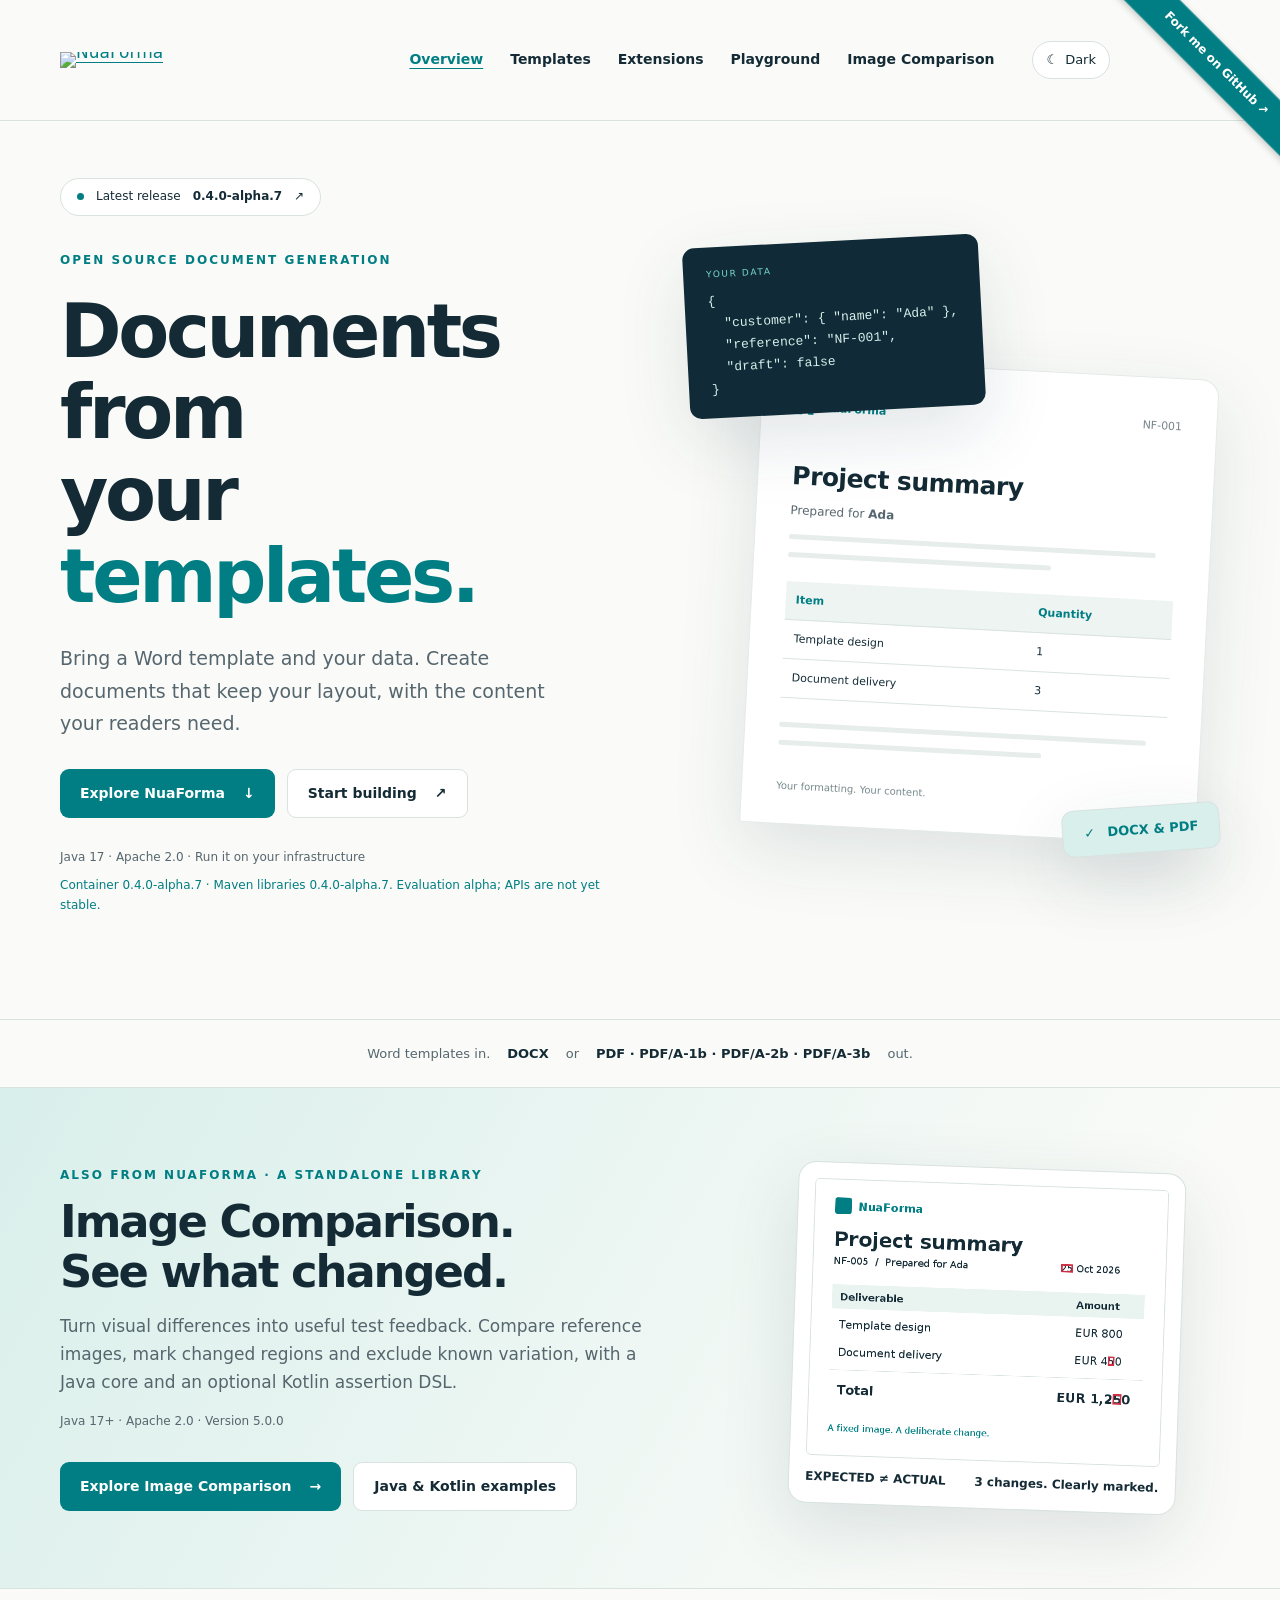
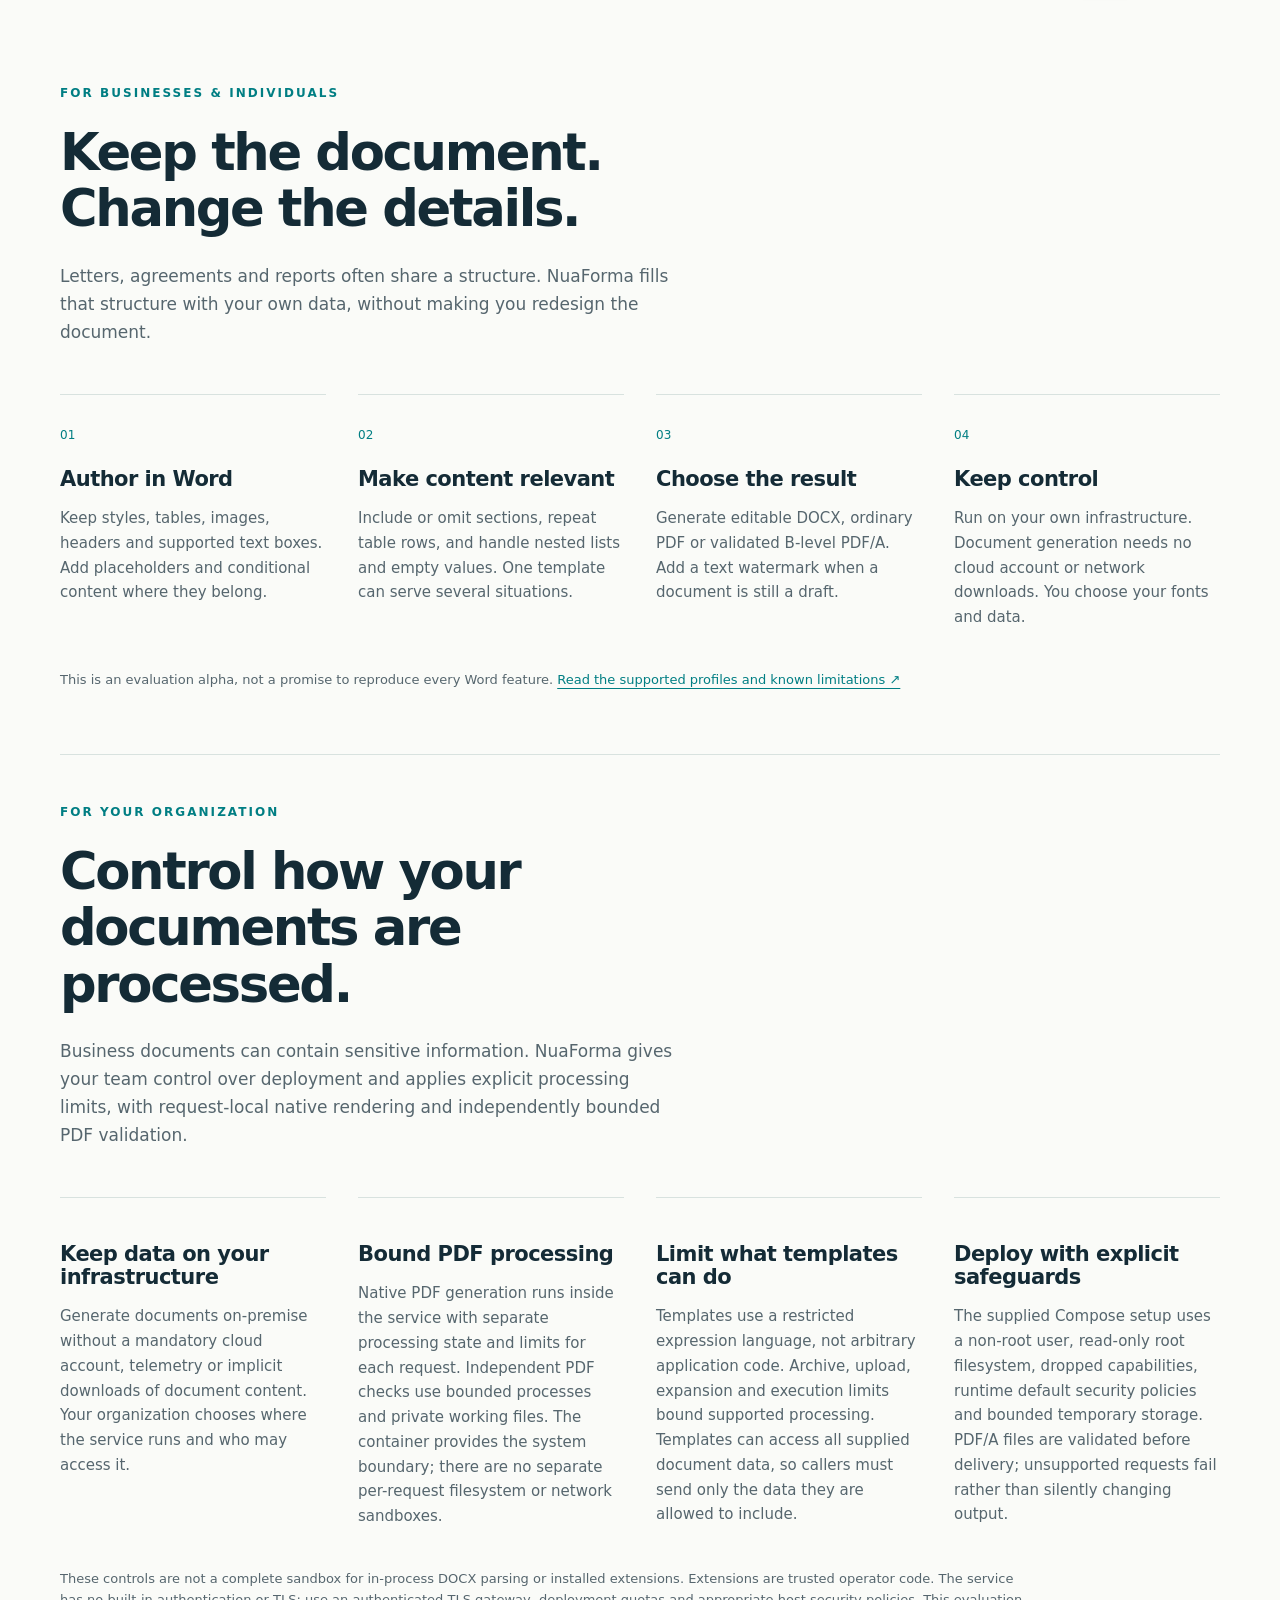
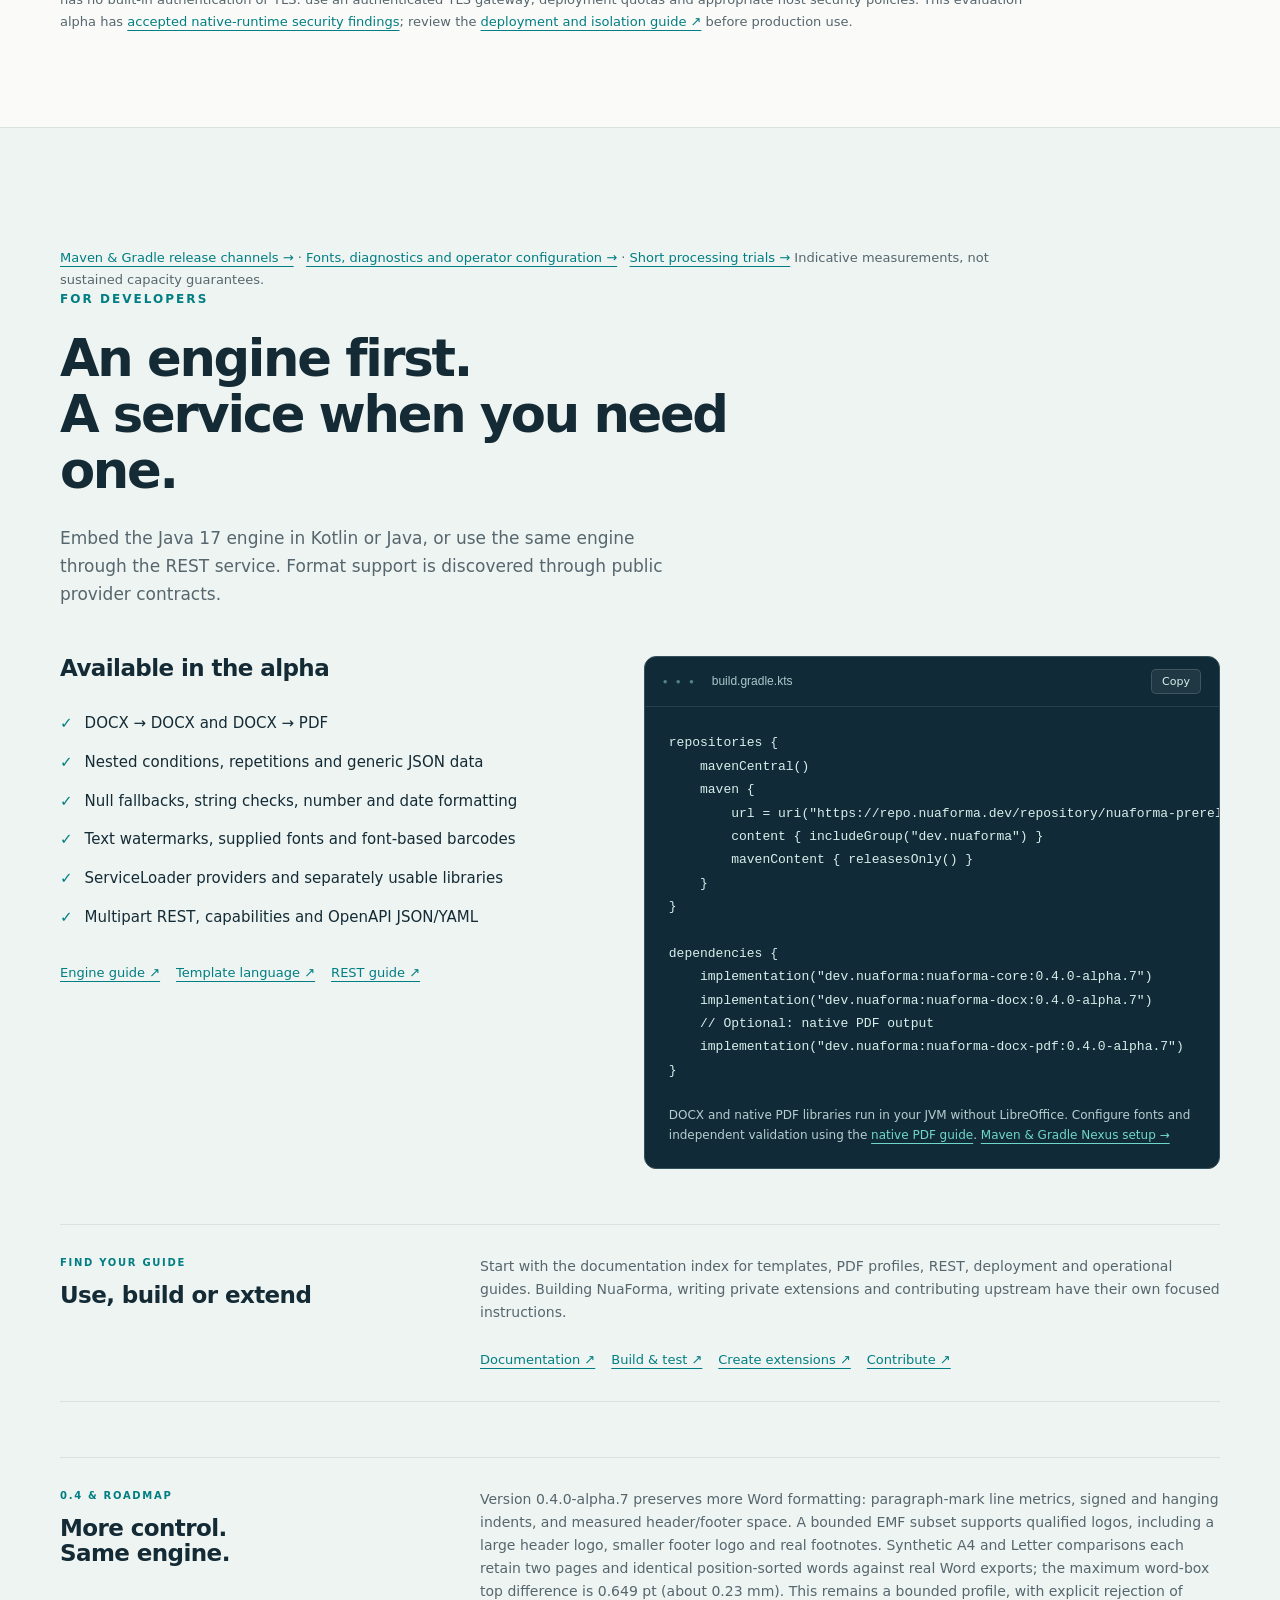
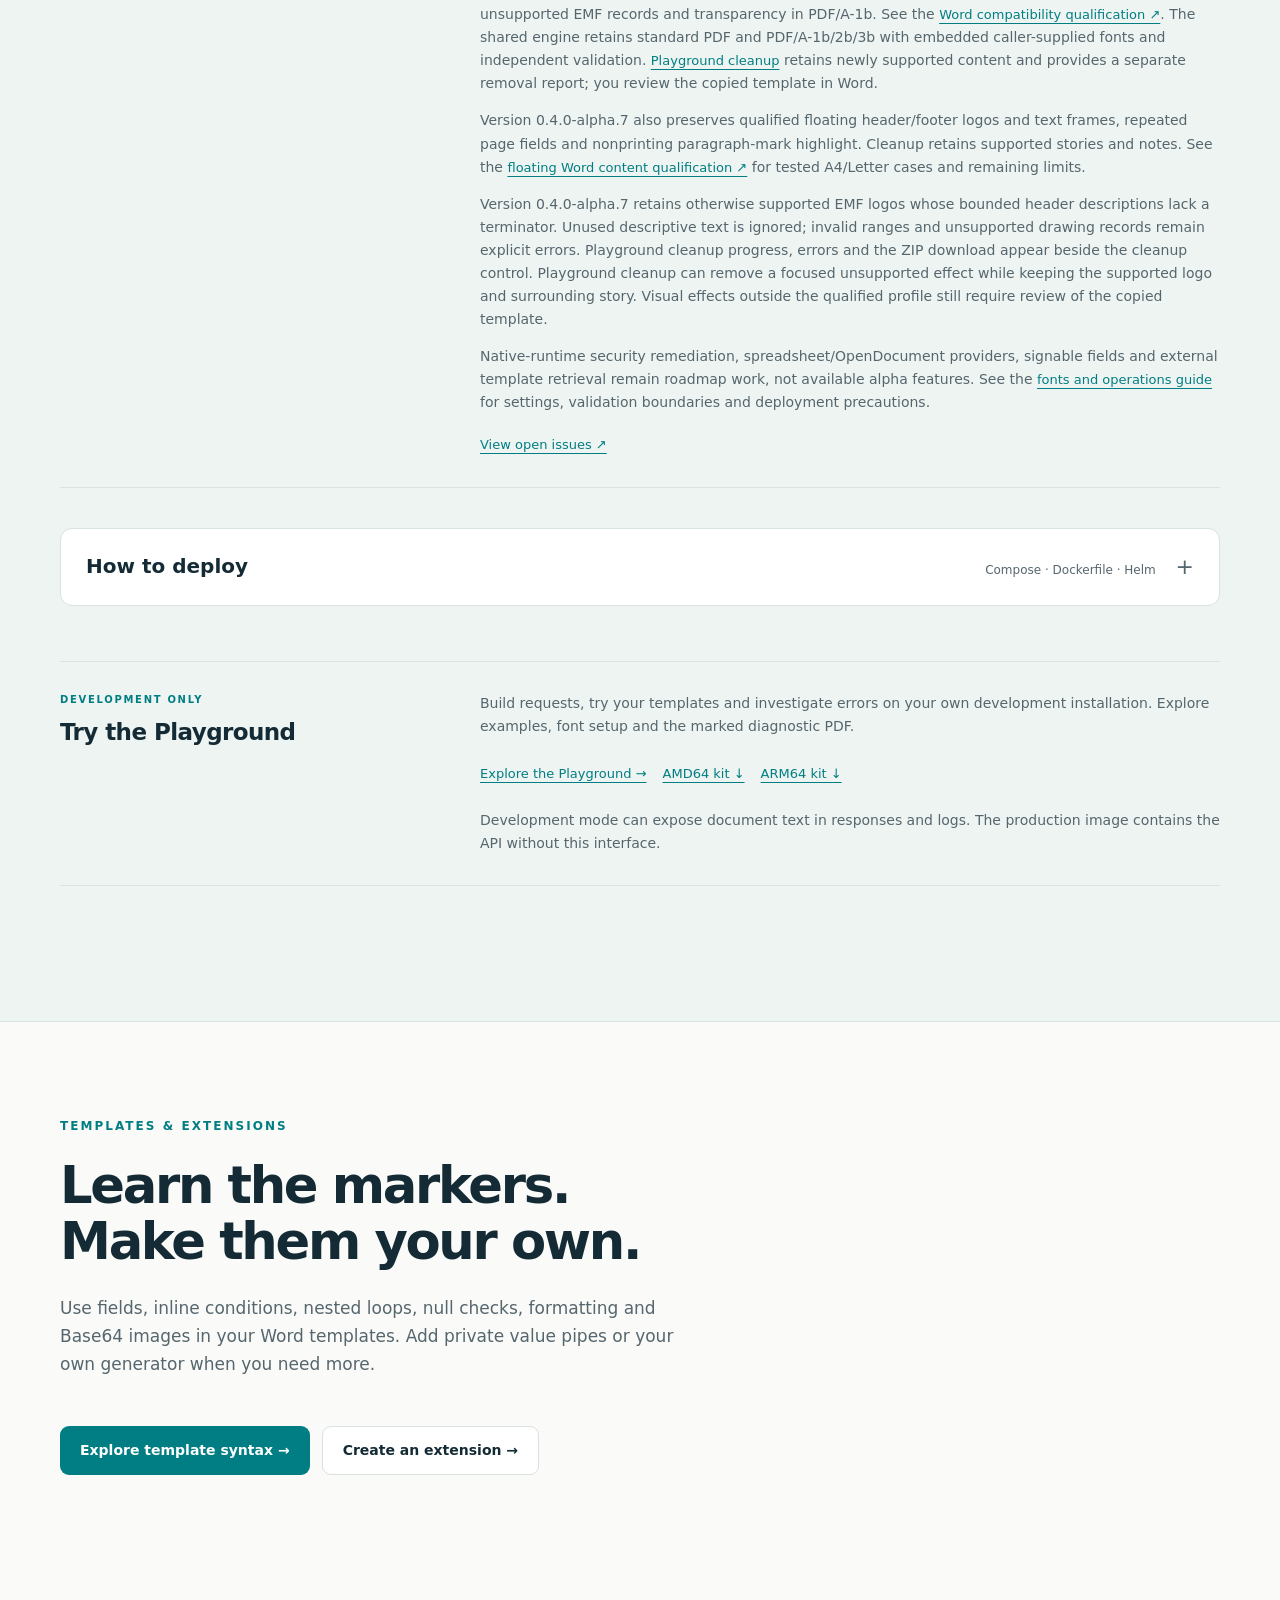
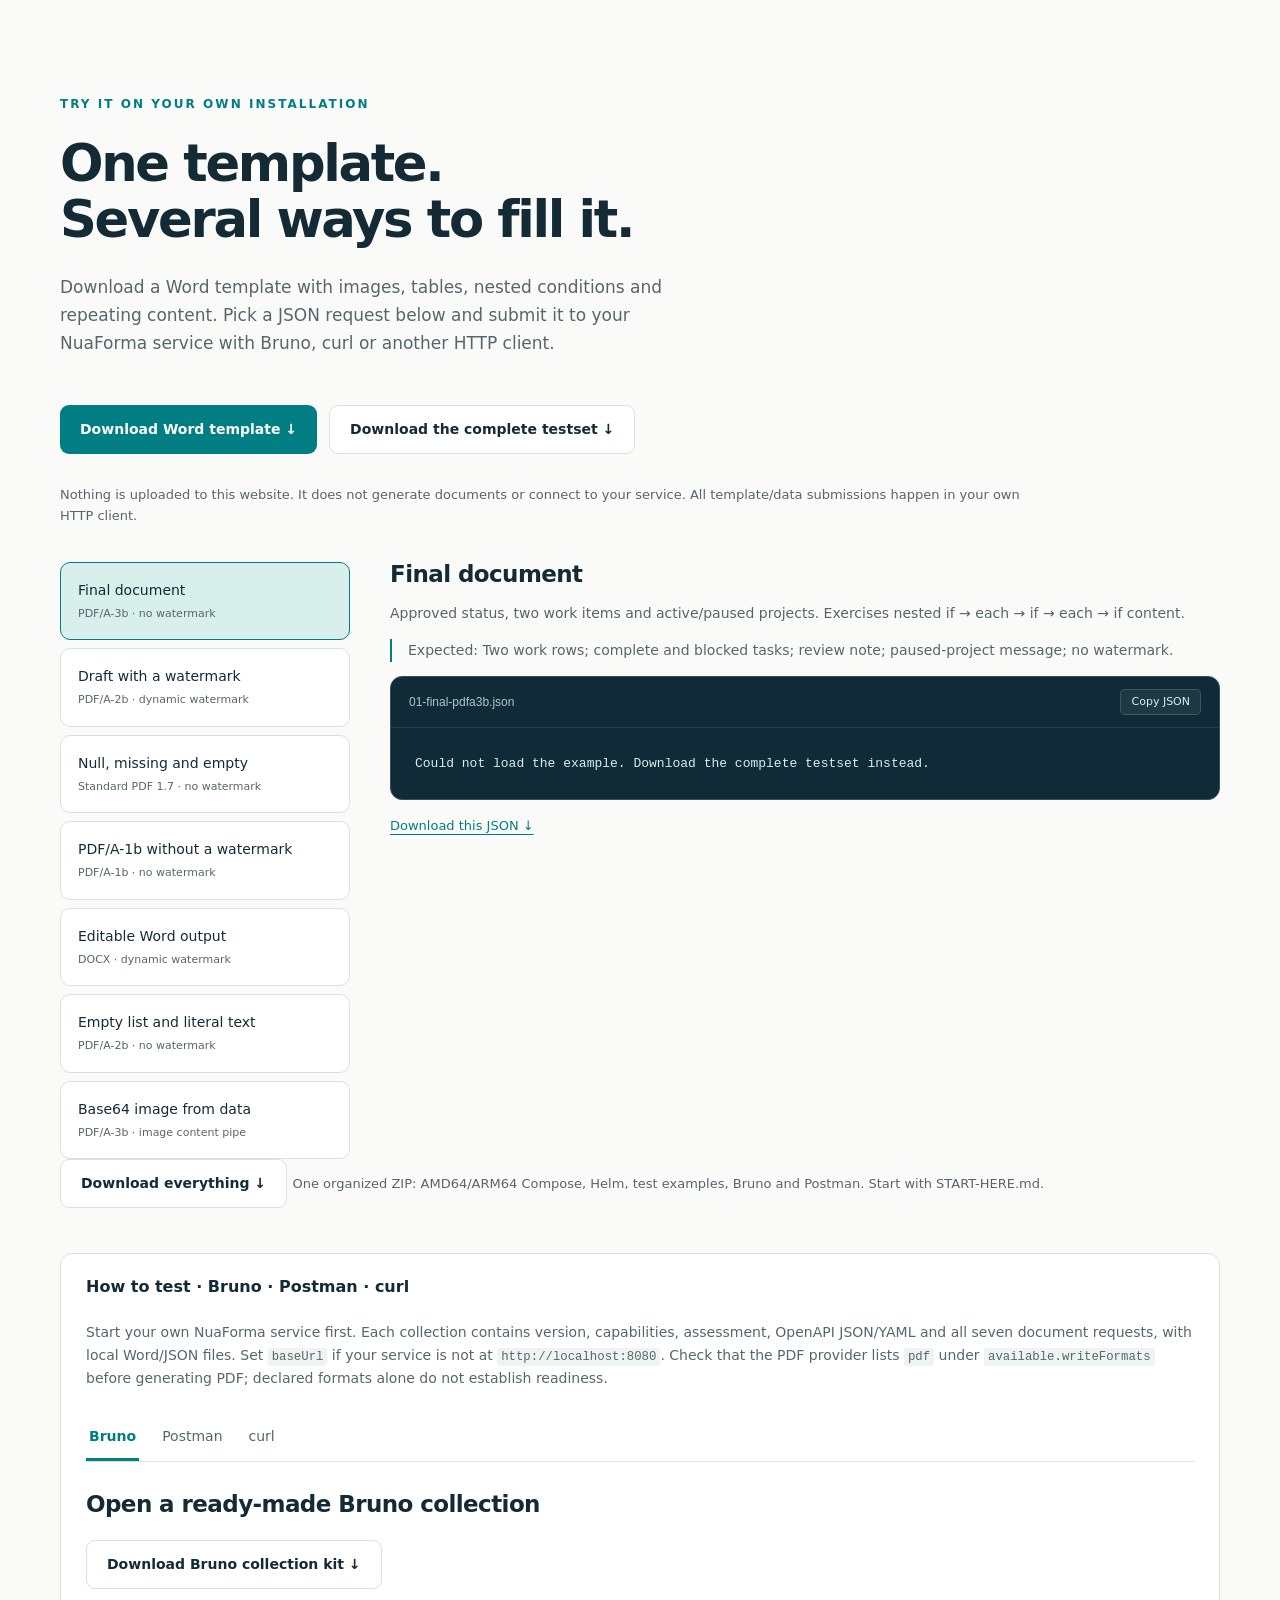
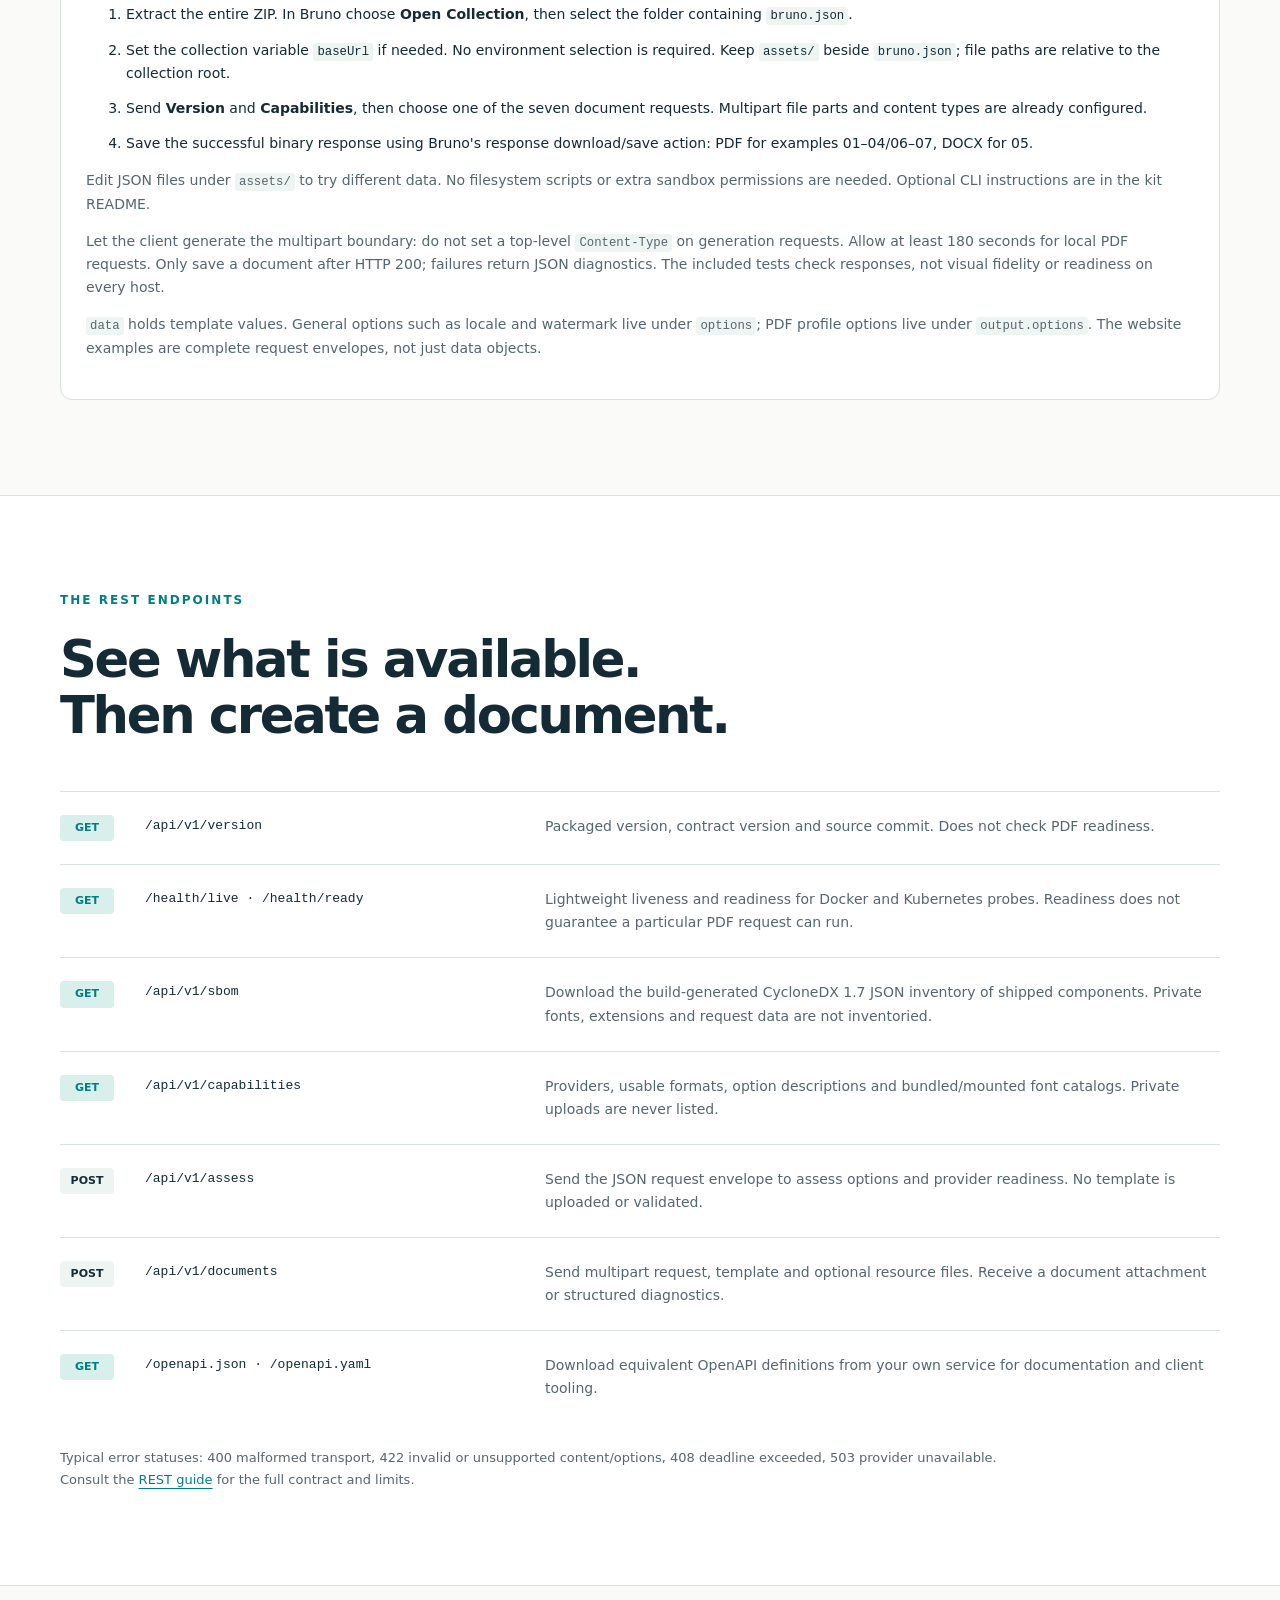
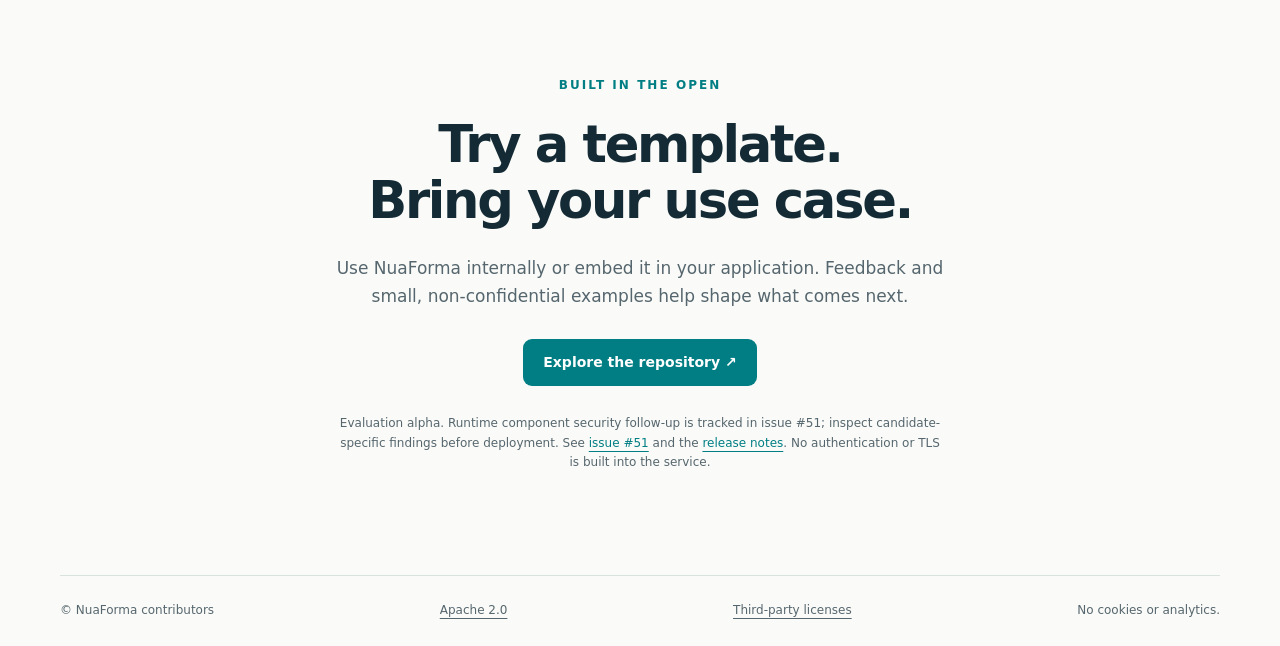
==== commit a0b3ac06: "docs(release): publish 0.4.0-alpha.7 website and kits Bind the published product source and both nat" ====
--- a/site/index.html
+++ b/site/index.html
@@ -23,13 +23,13 @@
   <main id="main">
     <section class="hero wrap">
       <div class="hero-copy">
-        <a class="release-banner" id="release-link" href="https://github.com/NuaForma/NuaForma/releases/tag/v0.4.0-alpha.6"><span class="status-dot" aria-hidden="true"></span><span>Latest release</span><strong id="release-version">0.4.0-alpha.6</strong><span aria-hidden="true">↗</span></a>
+        <a class="release-banner" id="release-link" href="https://github.com/NuaForma/NuaForma/releases/tag/v0.4.0-alpha.7"><span class="status-dot" aria-hidden="true"></span><span>Latest release</span><strong id="release-version">0.4.0-alpha.7</strong><span aria-hidden="true">↗</span></a>
         <p class="eyebrow">OPEN SOURCE DOCUMENT GENERATION</p>
         <h1>Documents from<br>your <em>templates.</em></h1>
         <p class="lead">Bring a Word template and your data. Create documents that keep your layout, with the content your readers need.</p>
         <div class="actions"><a class="button primary" href="#everyone">Explore NuaForma <span aria-hidden="true">↓</span></a><a class="button secondary" href="#developers">Start building <span aria-hidden="true">↗</span></a></div>
         <p class="hero-note">Java 17 · Apache 2.0 · Run it on your infrastructure</p>
-        <p class="release-note" id="release-source">Container 0.4.0-alpha.6 · Maven libraries 0.4.0-alpha.6. Evaluation alpha; APIs are not yet stable.</p>
+        <p class="release-note" id="release-source">Container 0.4.0-alpha.7 · Maven libraries 0.4.0-alpha.7. Evaluation alpha; APIs are not yet stable.</p>
       </div>
       <div class="document-scene" aria-label="Illustration of a template filled with structured data">
         <div class="data-note"><span class="code-label">YOUR DATA</span><pre><code>{
@@ -80,24 +80,24 @@
 }
 
 dependencies {
-    implementation("dev.nuaforma:nuaforma-core:0.4.0-alpha.6")
-    implementation("dev.nuaforma:nuaforma-docx:0.4.0-alpha.6")
+    implementation("dev.nuaforma:nuaforma-core:0.4.0-alpha.7")
+    implementation("dev.nuaforma:nuaforma-docx:0.4.0-alpha.7")
     // Optional: native PDF output
-    implementation("dev.nuaforma:nuaforma-docx-pdf:0.4.0-alpha.6")
+    implementation("dev.nuaforma:nuaforma-docx-pdf:0.4.0-alpha.7")
 }</code></pre><p>DOCX and native PDF libraries run in your JVM without LibreOffice. Configure fonts and independent validation using the <a href="https://github.com/NuaForma/NuaForma/blob/main/nuaforma-docx-pdf/README.md">native PDF guide</a>. <a href="repositories.html">Maven &amp; Gradle Nexus setup →</a></p></div>
       </div>
       <div class="roadmap" id="documentation"><div><p class="eyebrow">FIND YOUR GUIDE</p><h3>Use, build or extend</h3></div><div><p>Start with the documentation index for templates, PDF profiles, REST, deployment and operational guides. Building NuaForma, writing private extensions and contributing upstream have their own focused instructions.</p><div class="link-row"><a href="https://github.com/NuaForma/NuaForma/blob/main/docs/README.md">Documentation ↗</a><a href="https://github.com/NuaForma/NuaForma/blob/main/docs/development.md">Build &amp; test ↗</a><a href="https://github.com/NuaForma/NuaForma/blob/main/docs/extensions.md">Create extensions ↗</a><a href="https://github.com/NuaForma/NuaForma/blob/main/CONTRIBUTING.md">Contribute ↗</a></div></div></div>
-      <div class="roadmap"><div><p class="eyebrow">0.4 &amp; ROADMAP</p><h3>More control.<br>Same engine.</h3></div><div><p>Version 0.4.0-alpha.6 preserves more Word formatting: paragraph-mark line metrics, signed and hanging indents, and measured header/footer space. A bounded EMF subset supports qualified logos, including a large header logo, smaller footer logo and real footnotes. Synthetic A4 and Letter comparisons each retain two pages and identical position-sorted words against real Word exports; the maximum word-box top difference is 0.649 pt (about 0.23 mm). This remains a bounded profile, with explicit rejection of unsupported EMF records and transparency in PDF/A-1b. See the <a href="https://github.com/NuaForma/NuaForma/blob/v0.4.0-alpha.6/tools/pdf-evaluation/own-engine/WORD_COMPATIBILITY.md">Word compatibility qualification ↗</a>. The shared engine retains standard PDF and PDF/A-1b/2b/3b with embedded caller-supplied fonts and independent validation. <a href="playground.html">Playground cleanup</a> retains newly supported content and provides a separate removal report; you review the copied template in Word.</p><p>Version 0.4.0-alpha.6 also preserves qualified floating header/footer logos and text frames, repeated page fields and nonprinting paragraph-mark highlight. Cleanup retains supported stories and notes. See the <a href="https://github.com/NuaForma/NuaForma/blob/v0.4.0-alpha.6/tools/pdf-evaluation/own-engine/WORD_FLOATING_BANDS.md">floating Word content qualification ↗</a> for tested A4/Letter cases and remaining limits.</p><p>Version 0.4.0-alpha.6 retains qualified Word picture metadata and handles long EMF header descriptions. Playground cleanup progress, errors and the ZIP download appear beside the cleanup control. Playground cleanup can remove a focused unsupported effect while keeping the supported logo and surrounding story. Visual effects outside the qualified profile still require review of the copied template.</p><p>Native-runtime security remediation, spreadsheet/OpenDocument providers, signable fields and external template retrieval remain roadmap work, not available alpha features. See the <a href="operations.html">fonts and operations guide</a> for settings, validation boundaries and deployment precautions.</p><a href="https://github.com/NuaForma/NuaForma/issues">View open issues ↗</a></div></div>
+      <div class="roadmap"><div><p class="eyebrow">0.4 &amp; ROADMAP</p><h3>More control.<br>Same engine.</h3></div><div><p>Version 0.4.0-alpha.7 preserves more Word formatting: paragraph-mark line metrics, signed and hanging indents, and measured header/footer space. A bounded EMF subset supports qualified logos, including a large header logo, smaller footer logo and real footnotes. Synthetic A4 and Letter comparisons each retain two pages and identical position-sorted words against real Word exports; the maximum word-box top difference is 0.649 pt (about 0.23 mm). This remains a bounded profile, with explicit rejection of unsupported EMF records and transparency in PDF/A-1b. See the <a href="https://github.com/NuaForma/NuaForma/blob/v0.4.0-alpha.7/tools/pdf-evaluation/own-engine/WORD_COMPATIBILITY.md">Word compatibility qualification ↗</a>. The shared engine retains standard PDF and PDF/A-1b/2b/3b with embedded caller-supplied fonts and independent validation. <a href="playground.html">Playground cleanup</a> retains newly supported content and provides a separate removal report; you review the copied template in Word.</p><p>Version 0.4.0-alpha.7 also preserves qualified floating header/footer logos and text frames, repeated page fields and nonprinting paragraph-mark highlight. Cleanup retains supported stories and notes. See the <a href="https://github.com/NuaForma/NuaForma/blob/v0.4.0-alpha.7/tools/pdf-evaluation/own-engine/WORD_FLOATING_BANDS.md">floating Word content qualification ↗</a> for tested A4/Letter cases and remaining limits.</p><p>Version 0.4.0-alpha.7 retains otherwise supported EMF logos whose bounded header descriptions lack a terminator. Unused descriptive text is ignored; invalid ranges and unsupported drawing records remain explicit errors. Playground cleanup progress, errors and the ZIP download appear beside the cleanup control. Playground cleanup can remove a focused unsupported effect while keeping the supported logo and surrounding story. Visual effects outside the qualified profile still require review of the copied template.</p><p>Native-runtime security remediation, spreadsheet/OpenDocument providers, signable fields and external template retrieval remain roadmap work, not available alpha features. See the <a href="operations.html">fonts and operations guide</a> for settings, validation boundaries and deployment precautions.</p><a href="https://github.com/NuaForma/NuaForma/issues">View open issues ↗</a></div></div>
       <details class="deploy" id="deploy"><summary><span>How to deploy</span><span class="summary-hint">Compose · Dockerfile · Helm <span aria-hidden="true">+</span></span></summary>
         <div class="deploy-content"><p>Choose the native Linux/amd64 or Linux/arm64 container. Keep it private behind an authenticated TLS gateway for remote access. Preserve non-root execution, a read-only filesystem, bounded temporary storage and runtime default security policies.</p>
           <div class="tabs" role="tablist" aria-label="Deployment method"><button id="tab-compose" role="tab" aria-selected="true" aria-controls="panel-compose" tabindex="0">Docker Compose</button><button id="tab-docker" role="tab" aria-selected="false" aria-controls="panel-docker" tabindex="-1">Dockerfile</button><button id="tab-helm" role="tab" aria-selected="false" aria-controls="panel-helm" tabindex="-1">Helm chart</button></div>
-          <section id="panel-docker" role="tabpanel" aria-labelledby="tab-docker" hidden><h3>Docker on your infrastructure</h3><p>The example Dockerfile uses the published runtime unchanged. Fonts are mounted at startup, not baked into the image.</p><div class="code-window"><div class="code-window-bar"><span>Dockerfile</span><button class="copy" data-copy="docker-code" type="button">Copy</button></div><pre><code id="docker-code">FROM ghcr.io/nuaforma/nuaforma:0.4.0-alpha.6
+          <section id="panel-docker" role="tabpanel" aria-labelledby="tab-docker" hidden><h3>Docker on your infrastructure</h3><p>The example Dockerfile uses the published runtime unchanged. Fonts are mounted at startup, not baked into the image.</p><div class="code-window"><div class="code-window-bar"><span>Dockerfile</span><button class="copy" data-copy="docker-code" type="button">Copy</button></div><pre><code id="docker-code">FROM ghcr.io/nuaforma/nuaforma:0.4.0-alpha.7
 # Keep the image entrypoint and non-root user.
 # Supply your fonts through a read-only runtime mount.</code></pre></div><p>Download the deployment kit, create <code>custom-fonts</code> and <code>extensions</code> directories, then run:</p><div class="code-window"><div class="code-window-bar"><span>Terminal</span><button class="copy" data-copy="docker-run" type="button">Copy</button></div><pre><code id="docker-run">docker compose up -d
 curl --fail http://127.0.0.1:8080/api/v1/capabilities</code></pre></div><p>The included Compose file applies the reviewed isolation settings and mounts <code>./custom-fonts:/opt/nuaforma/custom-fonts:ro</code>. Add standalone TTF/OTF faces you have rights to use, then restart. Inspect the font catalog in capabilities; names alone do not guarantee glyph coverage or embedding permission.</p><a class="button secondary" href="downloads/docker-kit.zip" download>Download Docker deployment kit ↓</a></section>
           <section id="panel-compose" role="tabpanel" aria-labelledby="tab-compose"><h3>Run with Docker Compose</h3><p>Choose AMD64 for Intel/AMD hosts or ARM64 for Apple Silicon and other ARM64 hosts. No custom image build, seccomp.json or AppArmor profile installation is required. Keep runtime default policies and supplied limits.</p><div class="tabs architecture-tabs" role="tablist" aria-label="Compose architecture"><button id="tab-compose-amd64" role="tab" aria-selected="true" aria-controls="panel-compose-amd64" tabindex="0">AMD64 · Intel / AMD</button><button id="tab-compose-arm64" role="tab" aria-selected="false" aria-controls="panel-compose-arm64" tabindex="-1">ARM64 · Apple Silicon</button></div><section id="panel-compose-amd64" role="tabpanel" aria-labelledby="tab-compose-amd64"><div class="code-window"><div class="code-window-bar"><span>compose.yaml</span><button class="copy" data-copy="compose-code" type="button">Copy</button></div><pre><code id="compose-code">services:
   nuaforma:
-    image: ghcr.io/nuaforma/nuaforma:0.4.0-alpha.6
+    image: ghcr.io/nuaforma/nuaforma:0.4.0-alpha.7
     platform: linux/amd64
     init: true
     user: "1000:1000"
@@ -121,7 +121,7 @@
       - ${NUAFORMA_EXTENSIONS_DIR:-./extensions}:/opt/nuaforma/extensions:ro
     stop_grace_period: 15s</code></pre></div><div class="kit-actions"><a class="button secondary" href="downloads/docker-kit.zip" download="docker-kit.zip" data-download-status="docker-kit-status">Download complete AMD64 kit ↓</a><a class="button secondary" href="downloads/docker/compose.yaml" download="compose.yaml">Download compose.yaml ↓</a></div></section><section id="panel-compose-arm64" role="tabpanel" aria-labelledby="tab-compose-arm64" hidden><p>The ARM64 kit uses the native engine and the same default container safeguards, fonts and extension mounts.</p><div class="code-window"><div class="code-window-bar"><span>compose.yaml · ARM64</span><button class="copy" data-copy="compose-arm64-code" type="button">Copy</button></div><pre><code id="compose-arm64-code">services:
   nuaforma:
-    image: ghcr.io/nuaforma/nuaforma:0.4.0-alpha.6
+    image: ghcr.io/nuaforma/nuaforma:0.4.0-alpha.7
     platform: linux/arm64
     init: true
     user: "1000:1000"
@@ -202,7 +202,7 @@
       <article><span class="method post">POST</span><code>/api/v1/documents</code><p>Send multipart request, template and optional resource files. Receive a document attachment or structured diagnostics.</p></article>
       <article><span class="method">GET</span><code>/openapi.json · /openapi.yaml</code><p>Download equivalent OpenAPI definitions from your own service for documentation and client tooling.</p></article>
     </div><p class="plain-note">Typical error statuses: 400 malformed transport, 422 invalid or unsupported content/options, 408 deadline exceeded, 503 provider unavailable. Consult the <a href="https://github.com/NuaForma/NuaForma/tree/main/nuaforma-server">REST guide</a> for the full contract and limits.</p></div></section>
-    <section class="closing wrap"><p class="eyebrow">BUILT IN THE OPEN</p><h2>Try a template.<br>Bring your use case.</h2><p>Use NuaForma internally or embed it in your application. Feedback and small, non-confidential examples help shape what comes next.</p><a class="button primary" href="https://github.com/NuaForma/NuaForma">Explore the repository ↗</a><p class="alpha-warning">Evaluation alpha. Runtime component security follow-up is tracked in issue #51; inspect candidate-specific findings before deployment. See <a href="https://github.com/NuaForma/NuaForma/issues/51">issue #51</a> and the <a href="https://github.com/NuaForma/NuaForma/releases/tag/v0.4.0-alpha.6">release notes</a>. No authentication or TLS is built into the service.</p></section>
+    <section class="closing wrap"><p class="eyebrow">BUILT IN THE OPEN</p><h2>Try a template.<br>Bring your use case.</h2><p>Use NuaForma internally or embed it in your application. Feedback and small, non-confidential examples help shape what comes next.</p><a class="button primary" href="https://github.com/NuaForma/NuaForma">Explore the repository ↗</a><p class="alpha-warning">Evaluation alpha. Runtime component security follow-up is tracked in issue #51; inspect candidate-specific findings before deployment. See <a href="https://github.com/NuaForma/NuaForma/issues/51">issue #51</a> and the <a href="https://github.com/NuaForma/NuaForma/releases/tag/v0.4.0-alpha.7">release notes</a>. No authentication or TLS is built into the service.</p></section>
   </main>
   <footer class="wrap"><span>© NuaForma contributors</span><a href="https://github.com/NuaForma/NuaForma/blob/main/LICENSE">Apache 2.0</a><a href="https://github.com/NuaForma/NuaForma/blob/main/THIRD_PARTY.md">Third-party licenses</a><span>No cookies or analytics.</span></footer>
   <div class="sr-only" id="copy-status" role="status" aria-live="polite"></div>
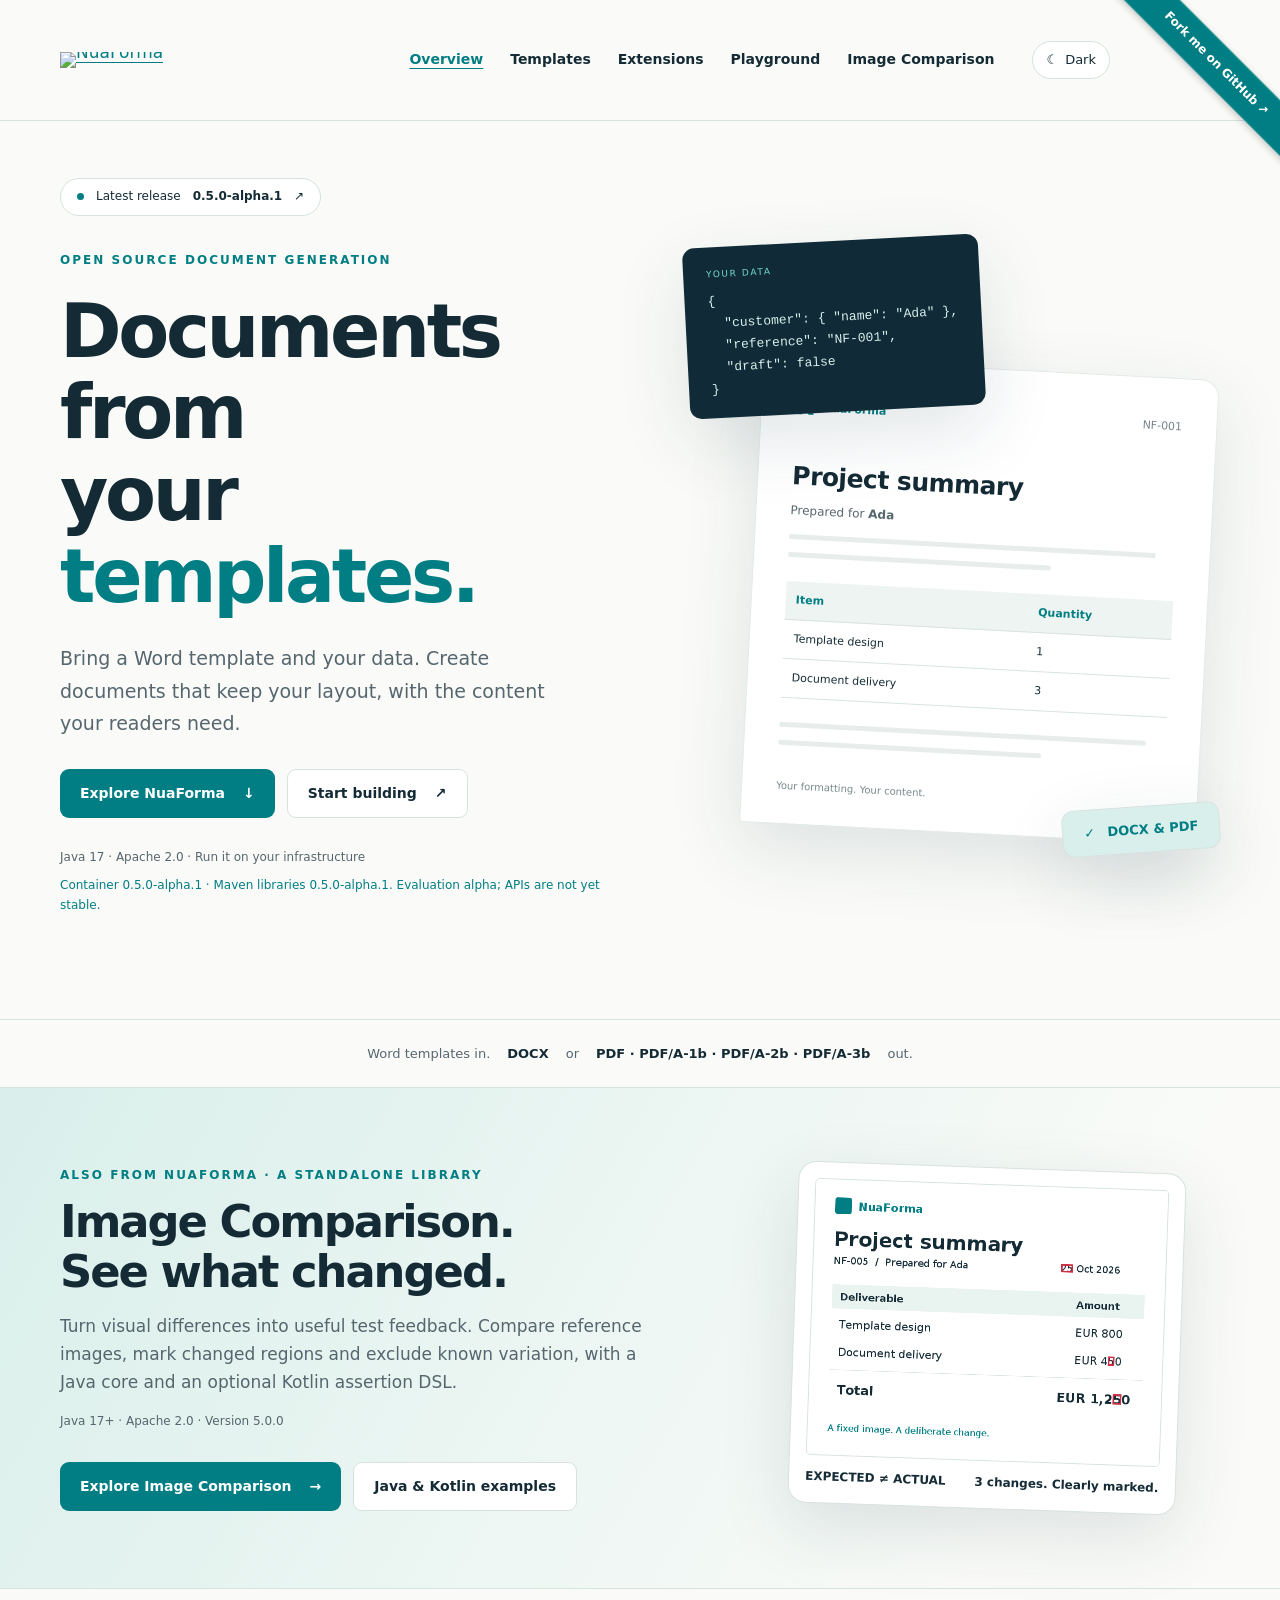
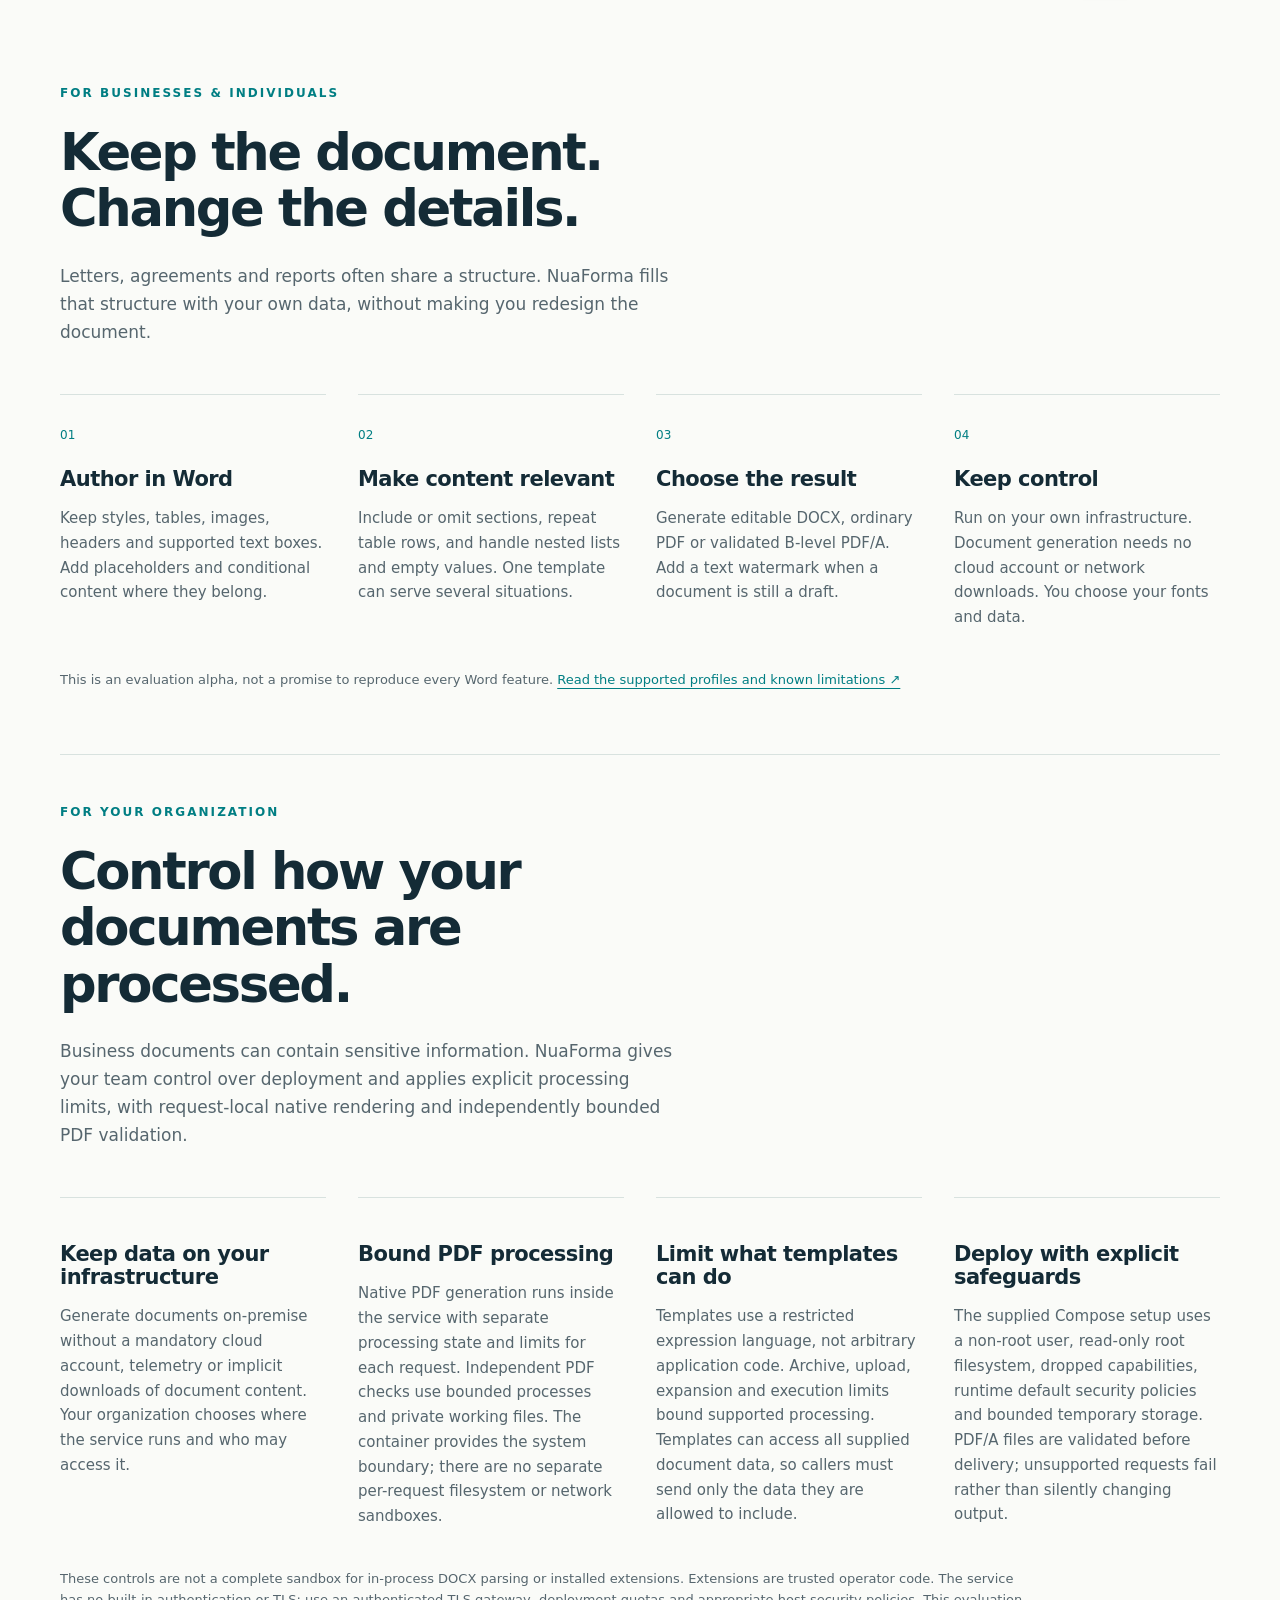
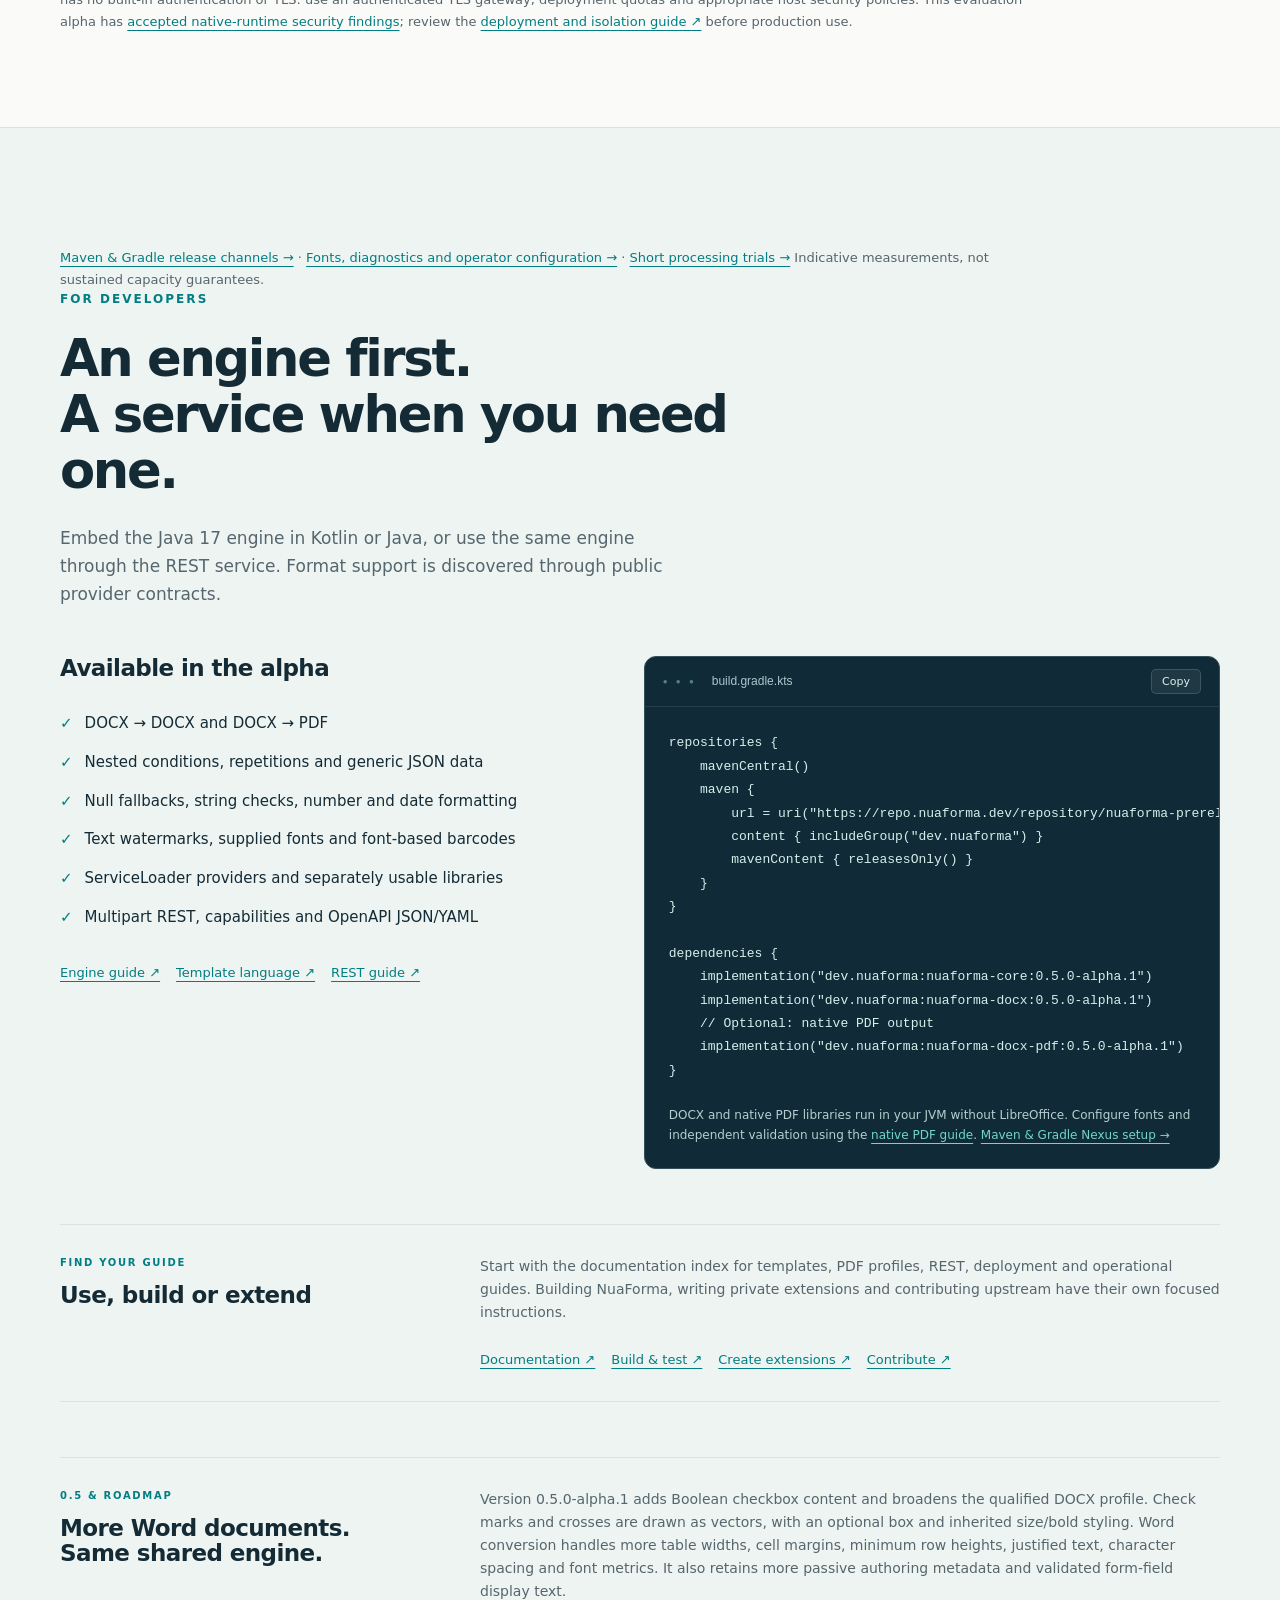
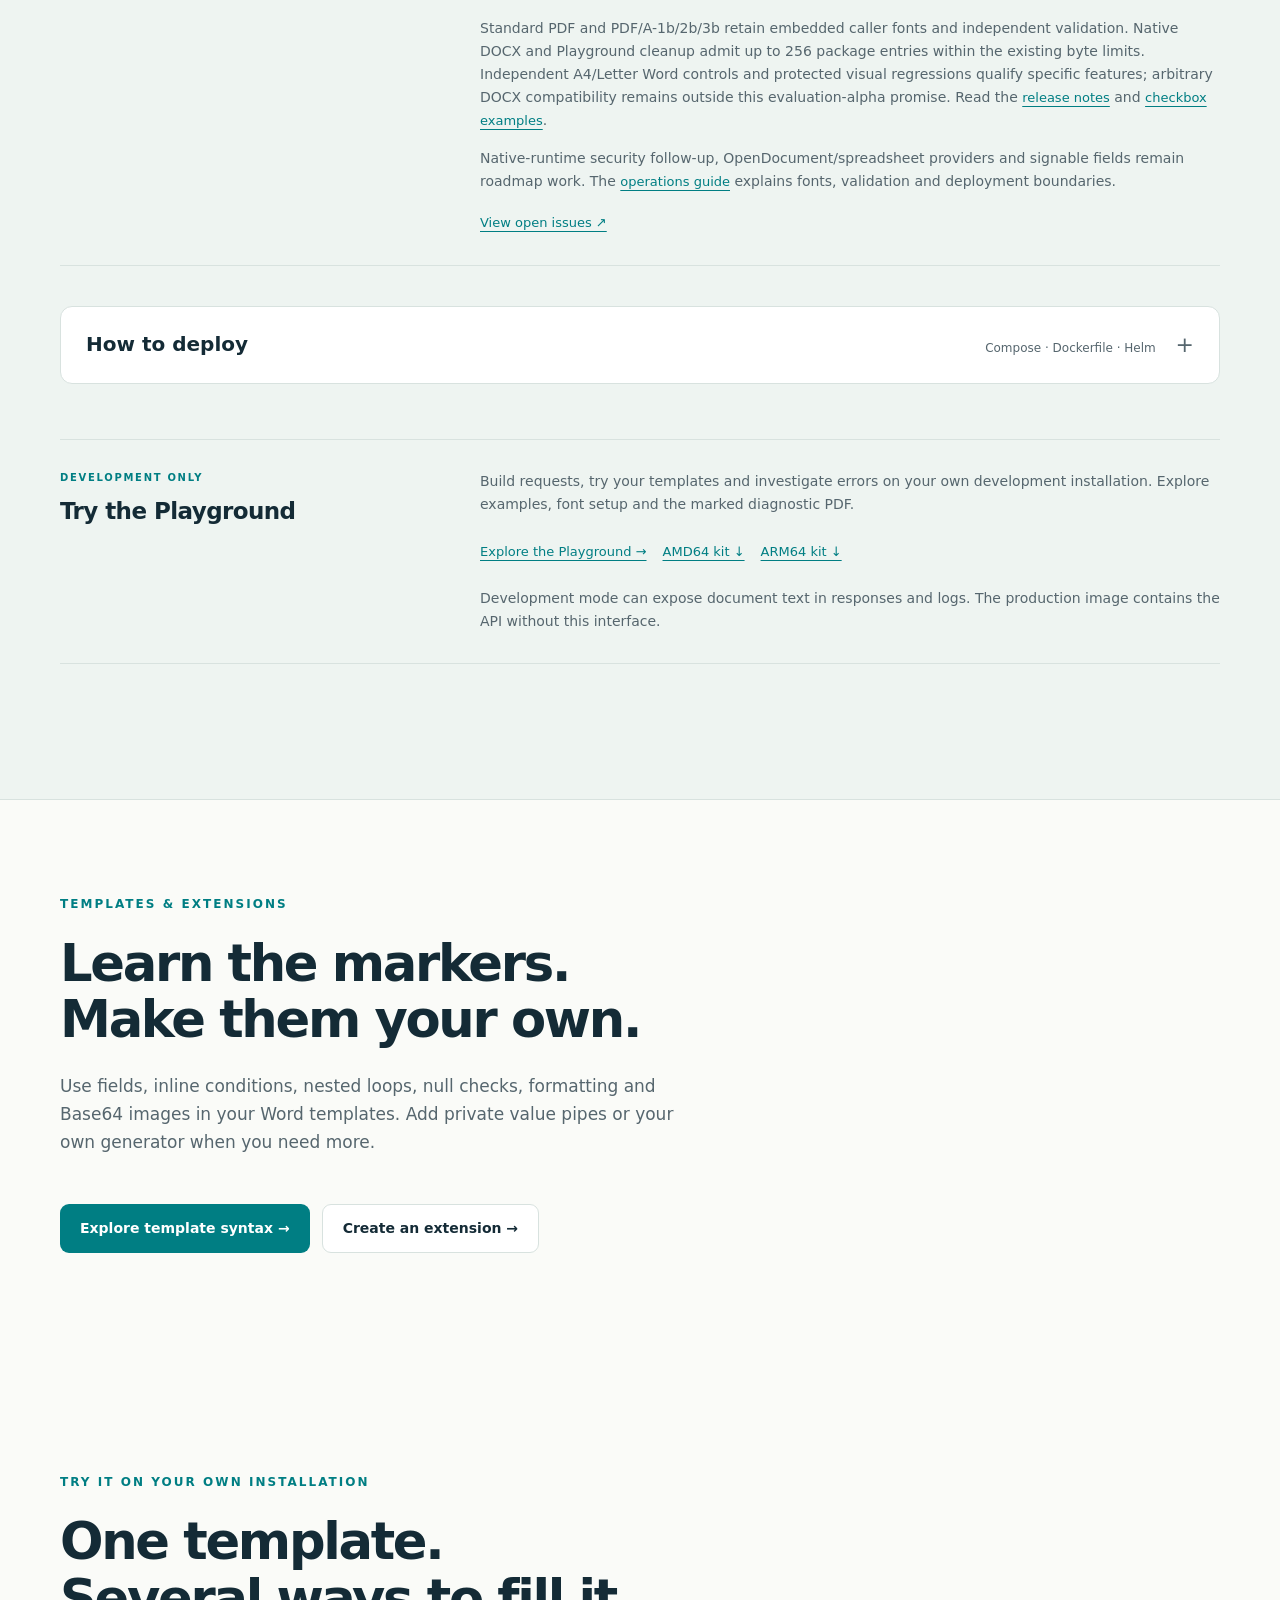
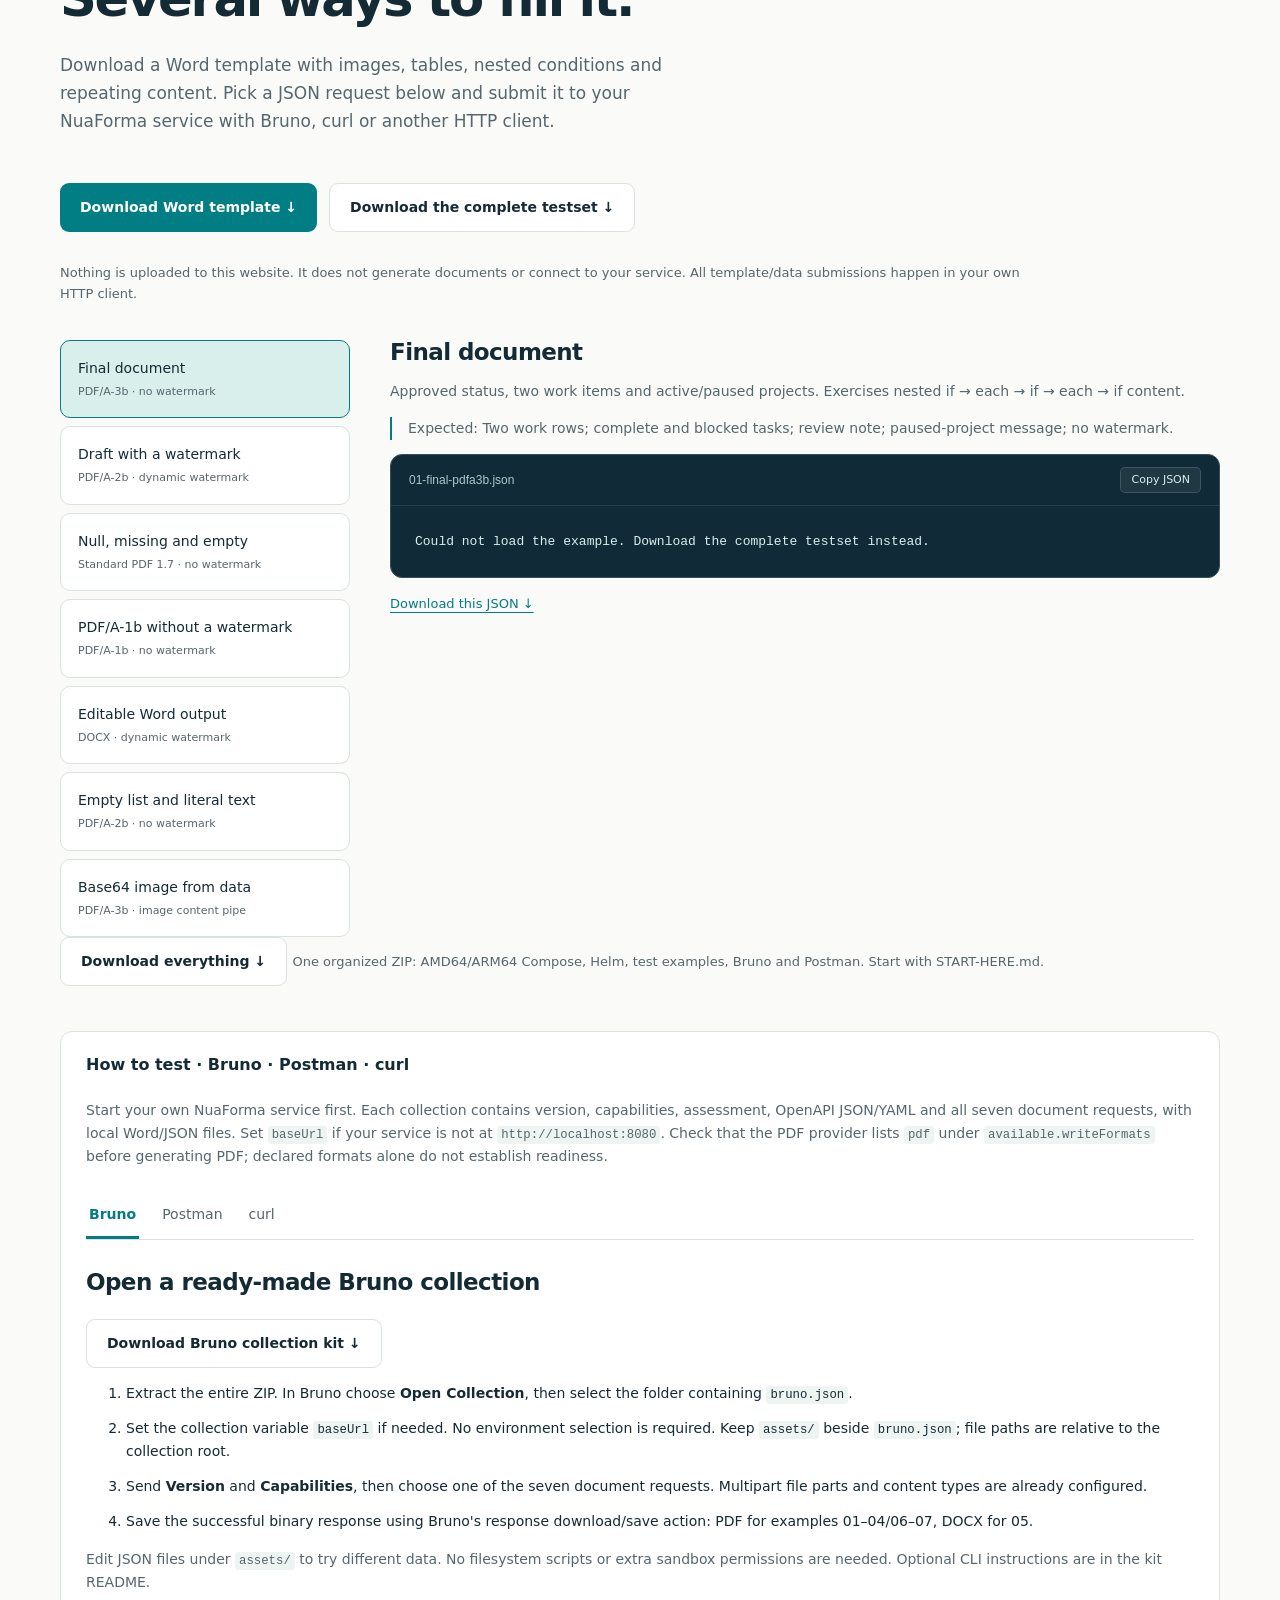
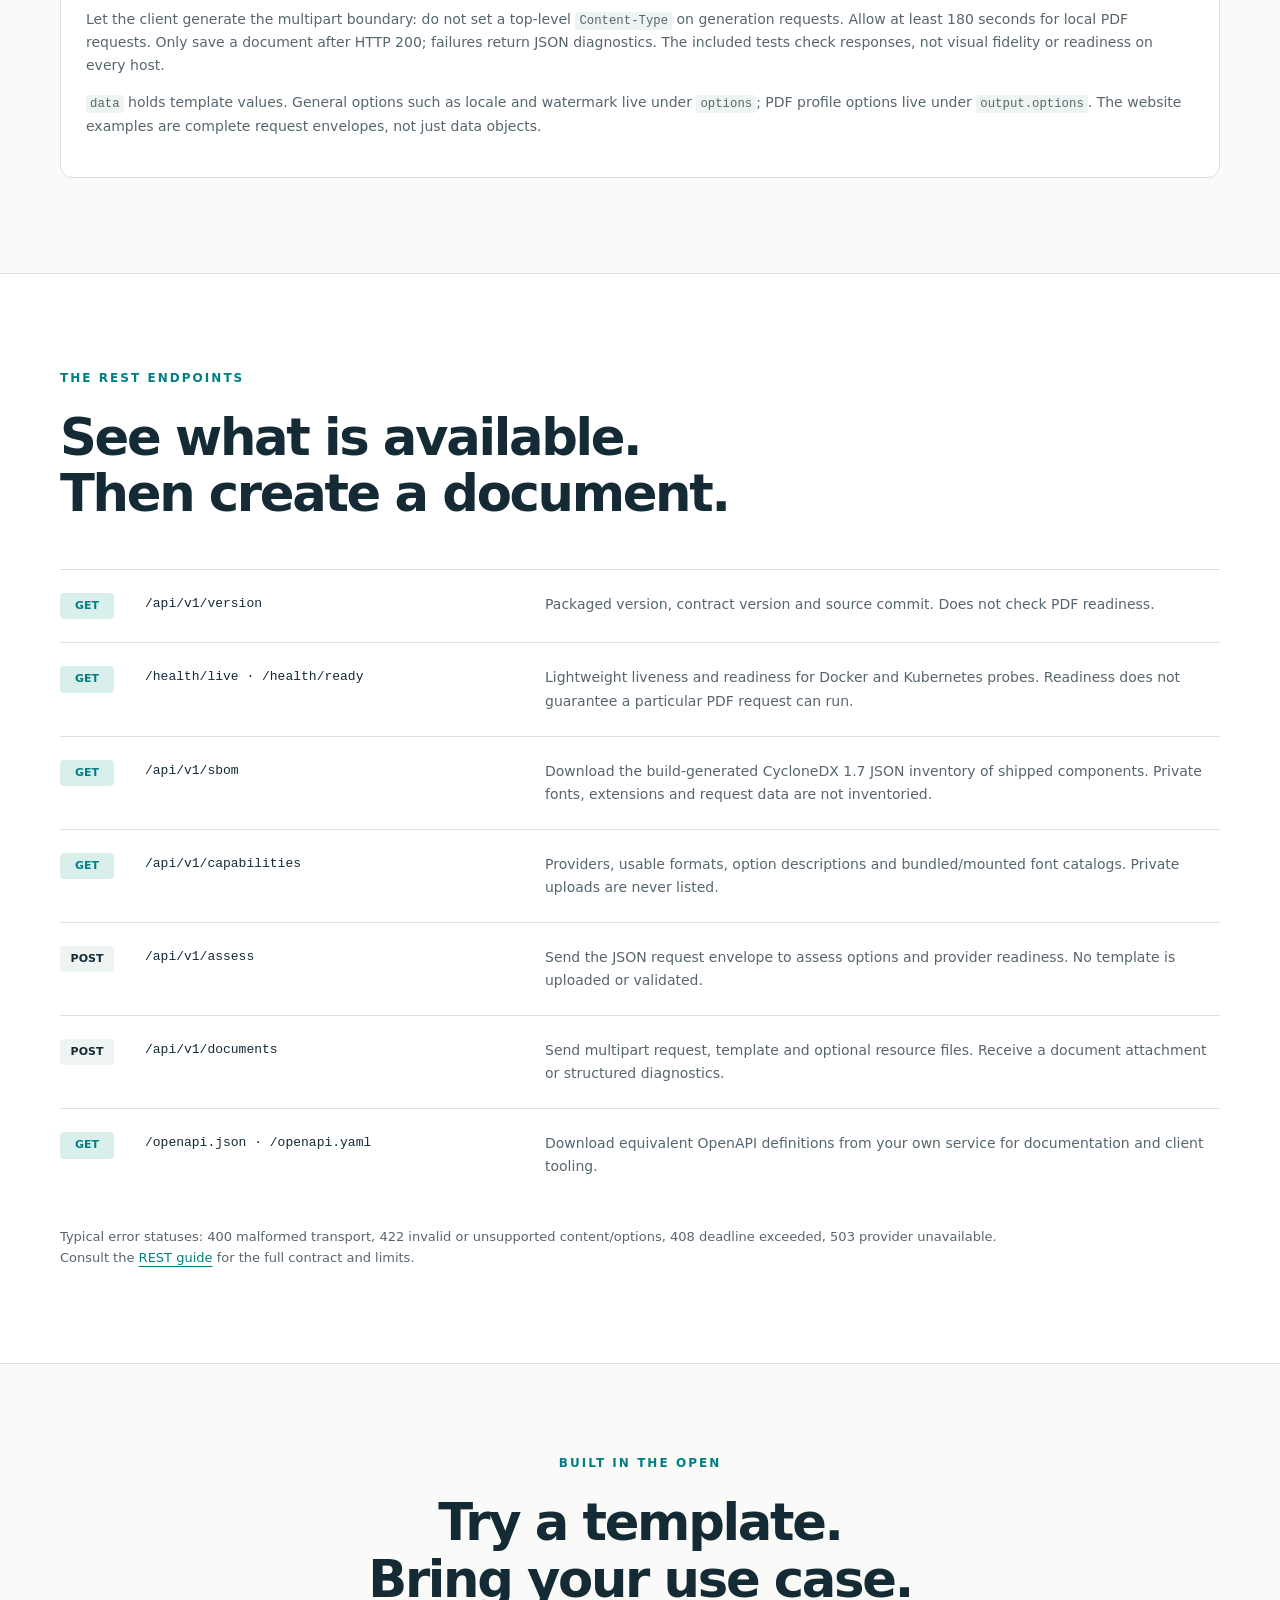
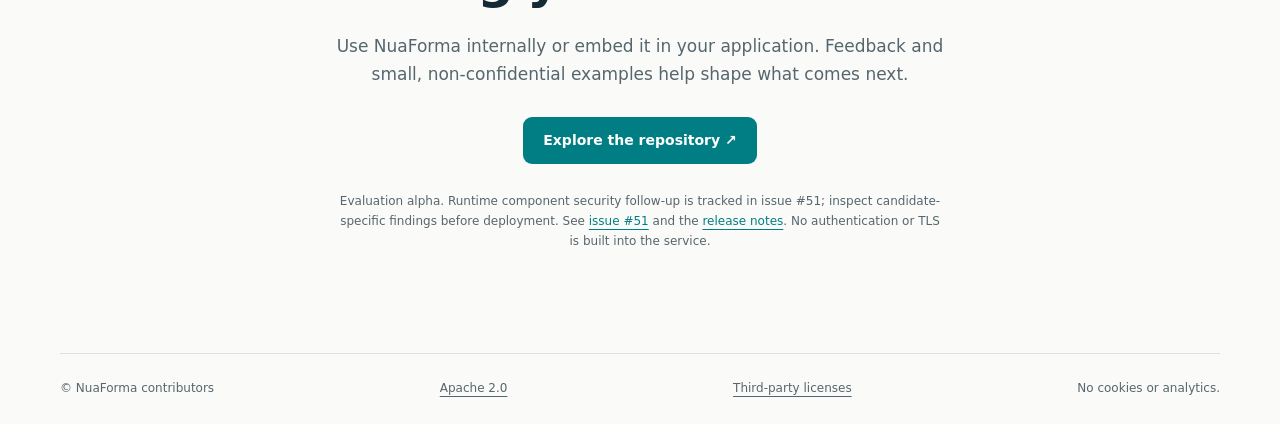
==== commit f3f6eb78: "docs(release): publish 0.5.0-alpha.1 website and kits Document checkbox content and the qualified Wo" ====
--- a/site/index.html
+++ b/site/index.html
@@ -23,13 +23,13 @@
   <main id="main">
     <section class="hero wrap">
       <div class="hero-copy">
-        <a class="release-banner" id="release-link" href="https://github.com/NuaForma/NuaForma/releases/tag/v0.4.0-alpha.7"><span class="status-dot" aria-hidden="true"></span><span>Latest release</span><strong id="release-version">0.4.0-alpha.7</strong><span aria-hidden="true">↗</span></a>
+        <a class="release-banner" id="release-link" href="https://github.com/NuaForma/NuaForma/releases/tag/v0.5.0-alpha.1"><span class="status-dot" aria-hidden="true"></span><span>Latest release</span><strong id="release-version">0.5.0-alpha.1</strong><span aria-hidden="true">↗</span></a>
         <p class="eyebrow">OPEN SOURCE DOCUMENT GENERATION</p>
         <h1>Documents from<br>your <em>templates.</em></h1>
         <p class="lead">Bring a Word template and your data. Create documents that keep your layout, with the content your readers need.</p>
         <div class="actions"><a class="button primary" href="#everyone">Explore NuaForma <span aria-hidden="true">↓</span></a><a class="button secondary" href="#developers">Start building <span aria-hidden="true">↗</span></a></div>
         <p class="hero-note">Java 17 · Apache 2.0 · Run it on your infrastructure</p>
-        <p class="release-note" id="release-source">Container 0.4.0-alpha.7 · Maven libraries 0.4.0-alpha.7. Evaluation alpha; APIs are not yet stable.</p>
+        <p class="release-note" id="release-source">Container 0.5.0-alpha.1 · Maven libraries 0.5.0-alpha.1. Evaluation alpha; APIs are not yet stable.</p>
       </div>
       <div class="document-scene" aria-label="Illustration of a template filled with structured data">
         <div class="data-note"><span class="code-label">YOUR DATA</span><pre><code>{
@@ -80,24 +80,24 @@
 }
 
 dependencies {
-    implementation("dev.nuaforma:nuaforma-core:0.4.0-alpha.7")
-    implementation("dev.nuaforma:nuaforma-docx:0.4.0-alpha.7")
+    implementation("dev.nuaforma:nuaforma-core:0.5.0-alpha.1")
+    implementation("dev.nuaforma:nuaforma-docx:0.5.0-alpha.1")
     // Optional: native PDF output
-    implementation("dev.nuaforma:nuaforma-docx-pdf:0.4.0-alpha.7")
+    implementation("dev.nuaforma:nuaforma-docx-pdf:0.5.0-alpha.1")
 }</code></pre><p>DOCX and native PDF libraries run in your JVM without LibreOffice. Configure fonts and independent validation using the <a href="https://github.com/NuaForma/NuaForma/blob/main/nuaforma-docx-pdf/README.md">native PDF guide</a>. <a href="repositories.html">Maven &amp; Gradle Nexus setup →</a></p></div>
       </div>
       <div class="roadmap" id="documentation"><div><p class="eyebrow">FIND YOUR GUIDE</p><h3>Use, build or extend</h3></div><div><p>Start with the documentation index for templates, PDF profiles, REST, deployment and operational guides. Building NuaForma, writing private extensions and contributing upstream have their own focused instructions.</p><div class="link-row"><a href="https://github.com/NuaForma/NuaForma/blob/main/docs/README.md">Documentation ↗</a><a href="https://github.com/NuaForma/NuaForma/blob/main/docs/development.md">Build &amp; test ↗</a><a href="https://github.com/NuaForma/NuaForma/blob/main/docs/extensions.md">Create extensions ↗</a><a href="https://github.com/NuaForma/NuaForma/blob/main/CONTRIBUTING.md">Contribute ↗</a></div></div></div>
-      <div class="roadmap"><div><p class="eyebrow">0.4 &amp; ROADMAP</p><h3>More control.<br>Same engine.</h3></div><div><p>Version 0.4.0-alpha.7 preserves more Word formatting: paragraph-mark line metrics, signed and hanging indents, and measured header/footer space. A bounded EMF subset supports qualified logos, including a large header logo, smaller footer logo and real footnotes. Synthetic A4 and Letter comparisons each retain two pages and identical position-sorted words against real Word exports; the maximum word-box top difference is 0.649 pt (about 0.23 mm). This remains a bounded profile, with explicit rejection of unsupported EMF records and transparency in PDF/A-1b. See the <a href="https://github.com/NuaForma/NuaForma/blob/v0.4.0-alpha.7/tools/pdf-evaluation/own-engine/WORD_COMPATIBILITY.md">Word compatibility qualification ↗</a>. The shared engine retains standard PDF and PDF/A-1b/2b/3b with embedded caller-supplied fonts and independent validation. <a href="playground.html">Playground cleanup</a> retains newly supported content and provides a separate removal report; you review the copied template in Word.</p><p>Version 0.4.0-alpha.7 also preserves qualified floating header/footer logos and text frames, repeated page fields and nonprinting paragraph-mark highlight. Cleanup retains supported stories and notes. See the <a href="https://github.com/NuaForma/NuaForma/blob/v0.4.0-alpha.7/tools/pdf-evaluation/own-engine/WORD_FLOATING_BANDS.md">floating Word content qualification ↗</a> for tested A4/Letter cases and remaining limits.</p><p>Version 0.4.0-alpha.7 retains otherwise supported EMF logos whose bounded header descriptions lack a terminator. Unused descriptive text is ignored; invalid ranges and unsupported drawing records remain explicit errors. Playground cleanup progress, errors and the ZIP download appear beside the cleanup control. Playground cleanup can remove a focused unsupported effect while keeping the supported logo and surrounding story. Visual effects outside the qualified profile still require review of the copied template.</p><p>Native-runtime security remediation, spreadsheet/OpenDocument providers, signable fields and external template retrieval remain roadmap work, not available alpha features. See the <a href="operations.html">fonts and operations guide</a> for settings, validation boundaries and deployment precautions.</p><a href="https://github.com/NuaForma/NuaForma/issues">View open issues ↗</a></div></div>
+      <div class="roadmap"><div><p class="eyebrow">0.5 &amp; ROADMAP</p><h3>More Word documents.<br>Same shared engine.</h3></div><div><p>Version 0.5.0-alpha.1 adds Boolean checkbox content and broadens the qualified DOCX profile. Check marks and crosses are drawn as vectors, with an optional box and inherited size/bold styling. Word conversion handles more table widths, cell margins, minimum row heights, justified text, character spacing and font metrics. It also retains more passive authoring metadata and validated form-field display text.</p><p>Standard PDF and PDF/A-1b/2b/3b retain embedded caller fonts and independent validation. Native DOCX and Playground cleanup admit up to 256 package entries within the existing byte limits. Independent A4/Letter Word controls and protected visual regressions qualify specific features; arbitrary DOCX compatibility remains outside this evaluation-alpha promise. Read the <a href="https://github.com/NuaForma/NuaForma/releases/tag/v0.5.0-alpha.1">release notes</a> and <a href="templates.html">checkbox examples</a>.</p><p>Native-runtime security follow-up, OpenDocument/spreadsheet providers and signable fields remain roadmap work. The <a href="operations.html">operations guide</a> explains fonts, validation and deployment boundaries.</p><a href="https://github.com/NuaForma/NuaForma/issues">View open issues ↗</a></div></div>
       <details class="deploy" id="deploy"><summary><span>How to deploy</span><span class="summary-hint">Compose · Dockerfile · Helm <span aria-hidden="true">+</span></span></summary>
         <div class="deploy-content"><p>Choose the native Linux/amd64 or Linux/arm64 container. Keep it private behind an authenticated TLS gateway for remote access. Preserve non-root execution, a read-only filesystem, bounded temporary storage and runtime default security policies.</p>
           <div class="tabs" role="tablist" aria-label="Deployment method"><button id="tab-compose" role="tab" aria-selected="true" aria-controls="panel-compose" tabindex="0">Docker Compose</button><button id="tab-docker" role="tab" aria-selected="false" aria-controls="panel-docker" tabindex="-1">Dockerfile</button><button id="tab-helm" role="tab" aria-selected="false" aria-controls="panel-helm" tabindex="-1">Helm chart</button></div>
-          <section id="panel-docker" role="tabpanel" aria-labelledby="tab-docker" hidden><h3>Docker on your infrastructure</h3><p>The example Dockerfile uses the published runtime unchanged. Fonts are mounted at startup, not baked into the image.</p><div class="code-window"><div class="code-window-bar"><span>Dockerfile</span><button class="copy" data-copy="docker-code" type="button">Copy</button></div><pre><code id="docker-code">FROM ghcr.io/nuaforma/nuaforma:0.4.0-alpha.7
+          <section id="panel-docker" role="tabpanel" aria-labelledby="tab-docker" hidden><h3>Docker on your infrastructure</h3><p>The example Dockerfile uses the published runtime unchanged. Fonts are mounted at startup, not baked into the image.</p><div class="code-window"><div class="code-window-bar"><span>Dockerfile</span><button class="copy" data-copy="docker-code" type="button">Copy</button></div><pre><code id="docker-code">FROM ghcr.io/nuaforma/nuaforma:0.5.0-alpha.1
 # Keep the image entrypoint and non-root user.
 # Supply your fonts through a read-only runtime mount.</code></pre></div><p>Download the deployment kit, create <code>custom-fonts</code> and <code>extensions</code> directories, then run:</p><div class="code-window"><div class="code-window-bar"><span>Terminal</span><button class="copy" data-copy="docker-run" type="button">Copy</button></div><pre><code id="docker-run">docker compose up -d
 curl --fail http://127.0.0.1:8080/api/v1/capabilities</code></pre></div><p>The included Compose file applies the reviewed isolation settings and mounts <code>./custom-fonts:/opt/nuaforma/custom-fonts:ro</code>. Add standalone TTF/OTF faces you have rights to use, then restart. Inspect the font catalog in capabilities; names alone do not guarantee glyph coverage or embedding permission.</p><a class="button secondary" href="downloads/docker-kit.zip" download>Download Docker deployment kit ↓</a></section>
           <section id="panel-compose" role="tabpanel" aria-labelledby="tab-compose"><h3>Run with Docker Compose</h3><p>Choose AMD64 for Intel/AMD hosts or ARM64 for Apple Silicon and other ARM64 hosts. No custom image build, seccomp.json or AppArmor profile installation is required. Keep runtime default policies and supplied limits.</p><div class="tabs architecture-tabs" role="tablist" aria-label="Compose architecture"><button id="tab-compose-amd64" role="tab" aria-selected="true" aria-controls="panel-compose-amd64" tabindex="0">AMD64 · Intel / AMD</button><button id="tab-compose-arm64" role="tab" aria-selected="false" aria-controls="panel-compose-arm64" tabindex="-1">ARM64 · Apple Silicon</button></div><section id="panel-compose-amd64" role="tabpanel" aria-labelledby="tab-compose-amd64"><div class="code-window"><div class="code-window-bar"><span>compose.yaml</span><button class="copy" data-copy="compose-code" type="button">Copy</button></div><pre><code id="compose-code">services:
   nuaforma:
-    image: ghcr.io/nuaforma/nuaforma:0.4.0-alpha.7
+    image: ghcr.io/nuaforma/nuaforma:0.5.0-alpha.1
     platform: linux/amd64
     init: true
     user: "1000:1000"
@@ -121,7 +121,7 @@
       - ${NUAFORMA_EXTENSIONS_DIR:-./extensions}:/opt/nuaforma/extensions:ro
     stop_grace_period: 15s</code></pre></div><div class="kit-actions"><a class="button secondary" href="downloads/docker-kit.zip" download="docker-kit.zip" data-download-status="docker-kit-status">Download complete AMD64 kit ↓</a><a class="button secondary" href="downloads/docker/compose.yaml" download="compose.yaml">Download compose.yaml ↓</a></div></section><section id="panel-compose-arm64" role="tabpanel" aria-labelledby="tab-compose-arm64" hidden><p>The ARM64 kit uses the native engine and the same default container safeguards, fonts and extension mounts.</p><div class="code-window"><div class="code-window-bar"><span>compose.yaml · ARM64</span><button class="copy" data-copy="compose-arm64-code" type="button">Copy</button></div><pre><code id="compose-arm64-code">services:
   nuaforma:
-    image: ghcr.io/nuaforma/nuaforma:0.4.0-alpha.7
+    image: ghcr.io/nuaforma/nuaforma:0.5.0-alpha.1
     platform: linux/arm64
     init: true
     user: "1000:1000"
@@ -202,7 +202,7 @@
       <article><span class="method post">POST</span><code>/api/v1/documents</code><p>Send multipart request, template and optional resource files. Receive a document attachment or structured diagnostics.</p></article>
       <article><span class="method">GET</span><code>/openapi.json · /openapi.yaml</code><p>Download equivalent OpenAPI definitions from your own service for documentation and client tooling.</p></article>
     </div><p class="plain-note">Typical error statuses: 400 malformed transport, 422 invalid or unsupported content/options, 408 deadline exceeded, 503 provider unavailable. Consult the <a href="https://github.com/NuaForma/NuaForma/tree/main/nuaforma-server">REST guide</a> for the full contract and limits.</p></div></section>
-    <section class="closing wrap"><p class="eyebrow">BUILT IN THE OPEN</p><h2>Try a template.<br>Bring your use case.</h2><p>Use NuaForma internally or embed it in your application. Feedback and small, non-confidential examples help shape what comes next.</p><a class="button primary" href="https://github.com/NuaForma/NuaForma">Explore the repository ↗</a><p class="alpha-warning">Evaluation alpha. Runtime component security follow-up is tracked in issue #51; inspect candidate-specific findings before deployment. See <a href="https://github.com/NuaForma/NuaForma/issues/51">issue #51</a> and the <a href="https://github.com/NuaForma/NuaForma/releases/tag/v0.4.0-alpha.7">release notes</a>. No authentication or TLS is built into the service.</p></section>
+    <section class="closing wrap"><p class="eyebrow">BUILT IN THE OPEN</p><h2>Try a template.<br>Bring your use case.</h2><p>Use NuaForma internally or embed it in your application. Feedback and small, non-confidential examples help shape what comes next.</p><a class="button primary" href="https://github.com/NuaForma/NuaForma">Explore the repository ↗</a><p class="alpha-warning">Evaluation alpha. Runtime component security follow-up is tracked in issue #51; inspect candidate-specific findings before deployment. See <a href="https://github.com/NuaForma/NuaForma/issues/51">issue #51</a> and the <a href="https://github.com/NuaForma/NuaForma/releases/tag/v0.5.0-alpha.1">release notes</a>. No authentication or TLS is built into the service.</p></section>
   </main>
   <footer class="wrap"><span>© NuaForma contributors</span><a href="https://github.com/NuaForma/NuaForma/blob/main/LICENSE">Apache 2.0</a><a href="https://github.com/NuaForma/NuaForma/blob/main/THIRD_PARTY.md">Third-party licenses</a><span>No cookies or analytics.</span></footer>
   <div class="sr-only" id="copy-status" role="status" aria-live="polite"></div>
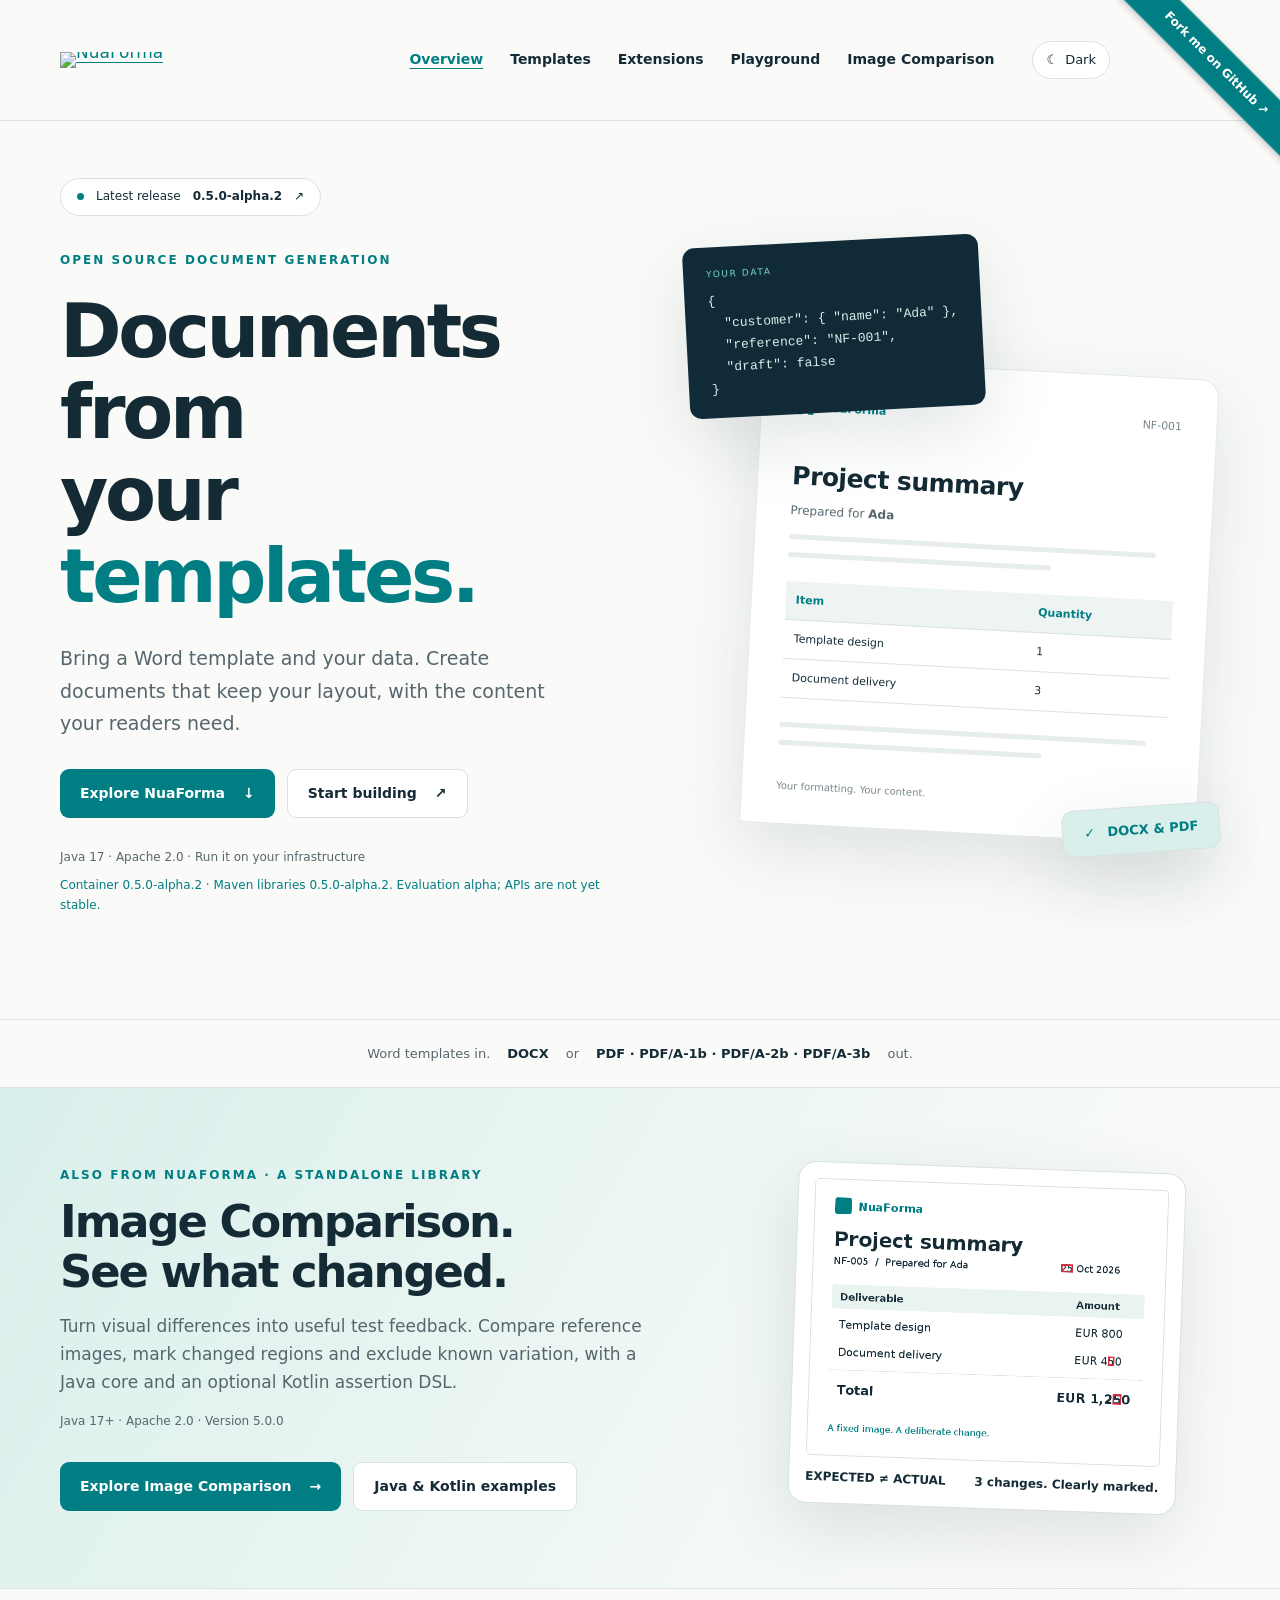
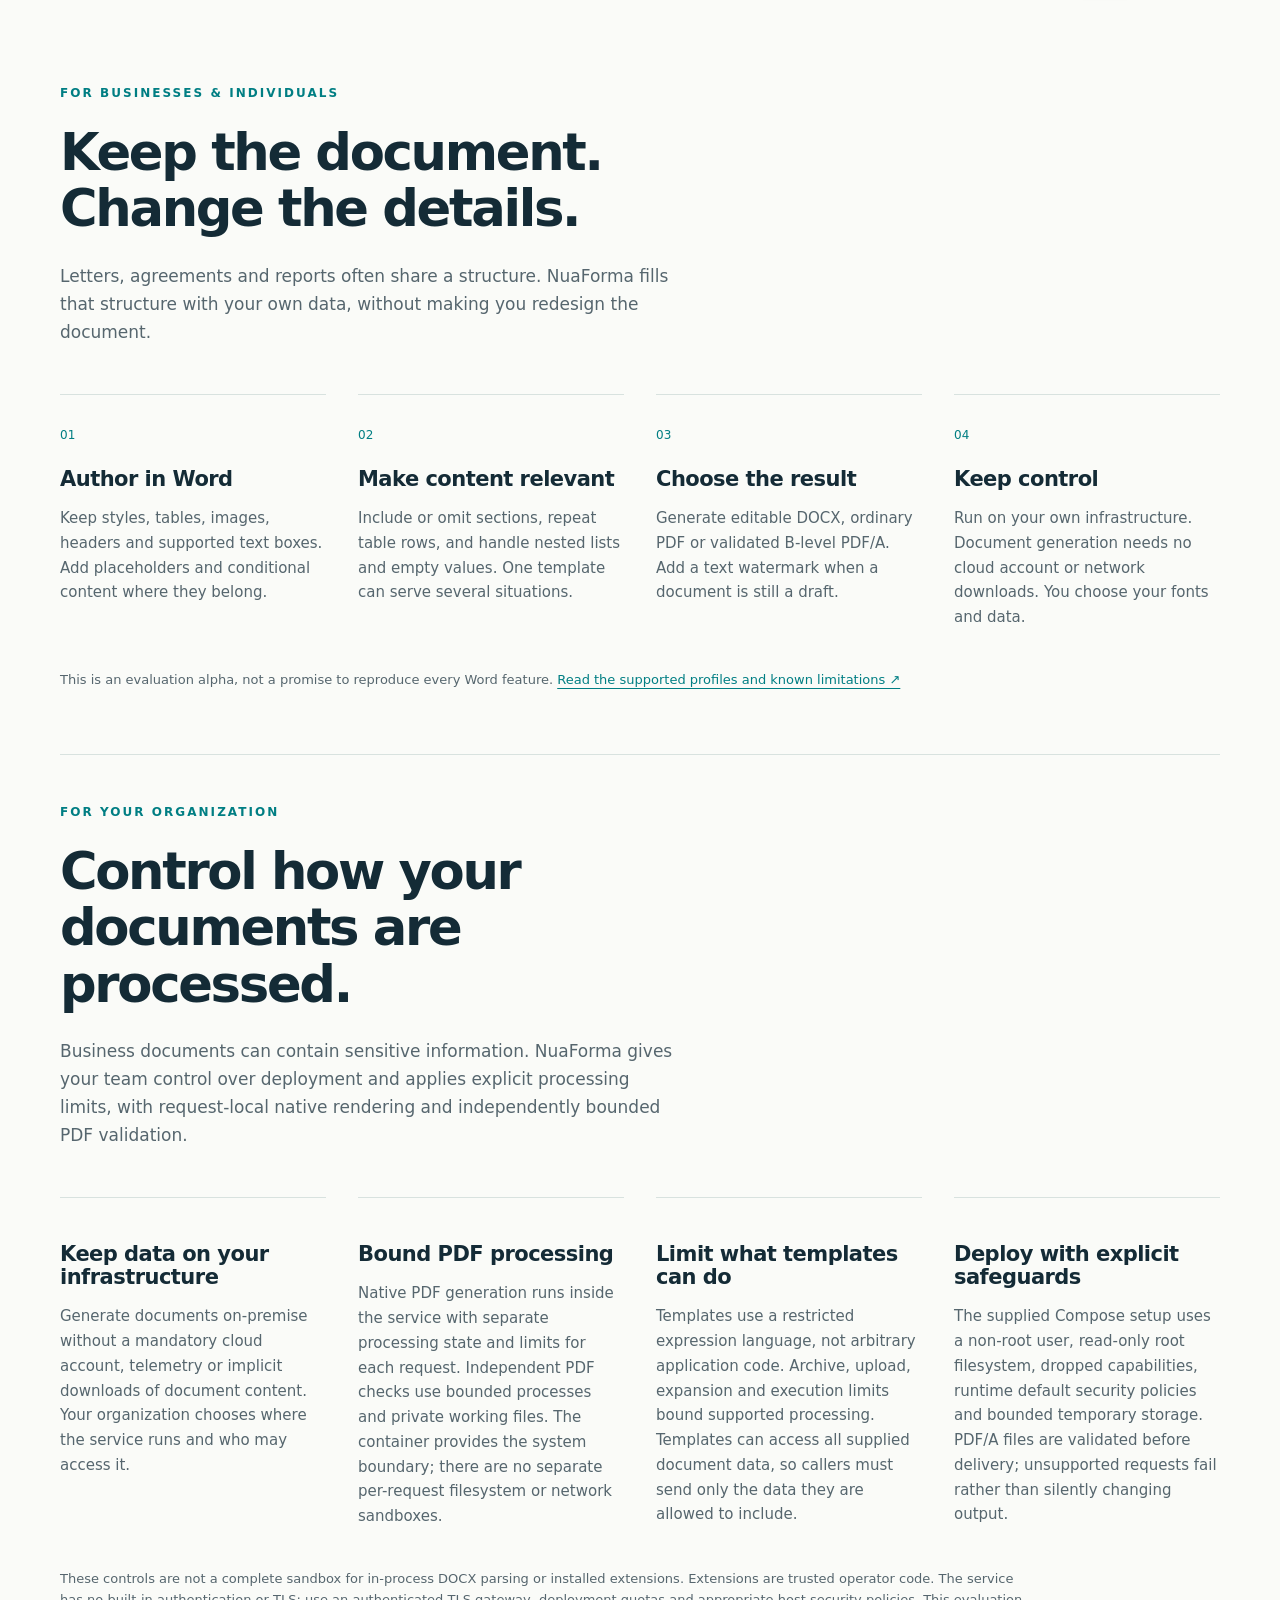
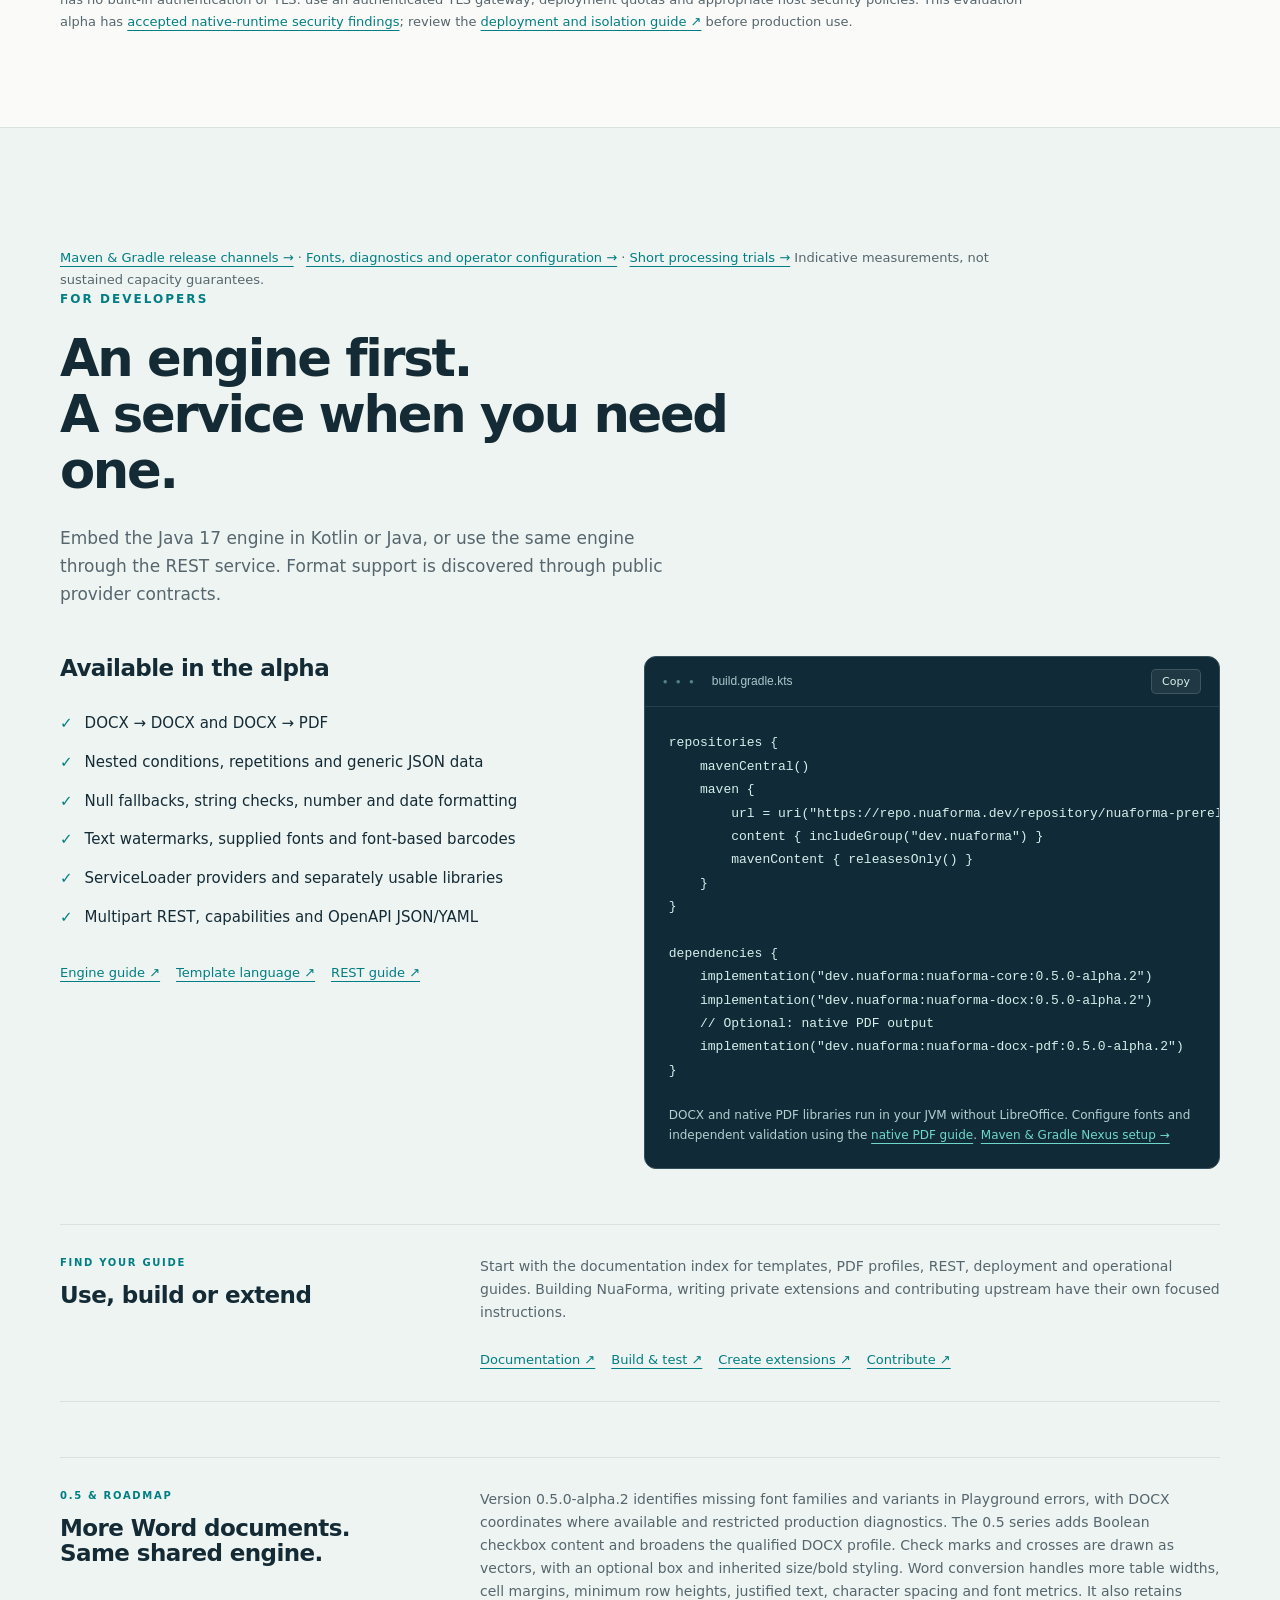
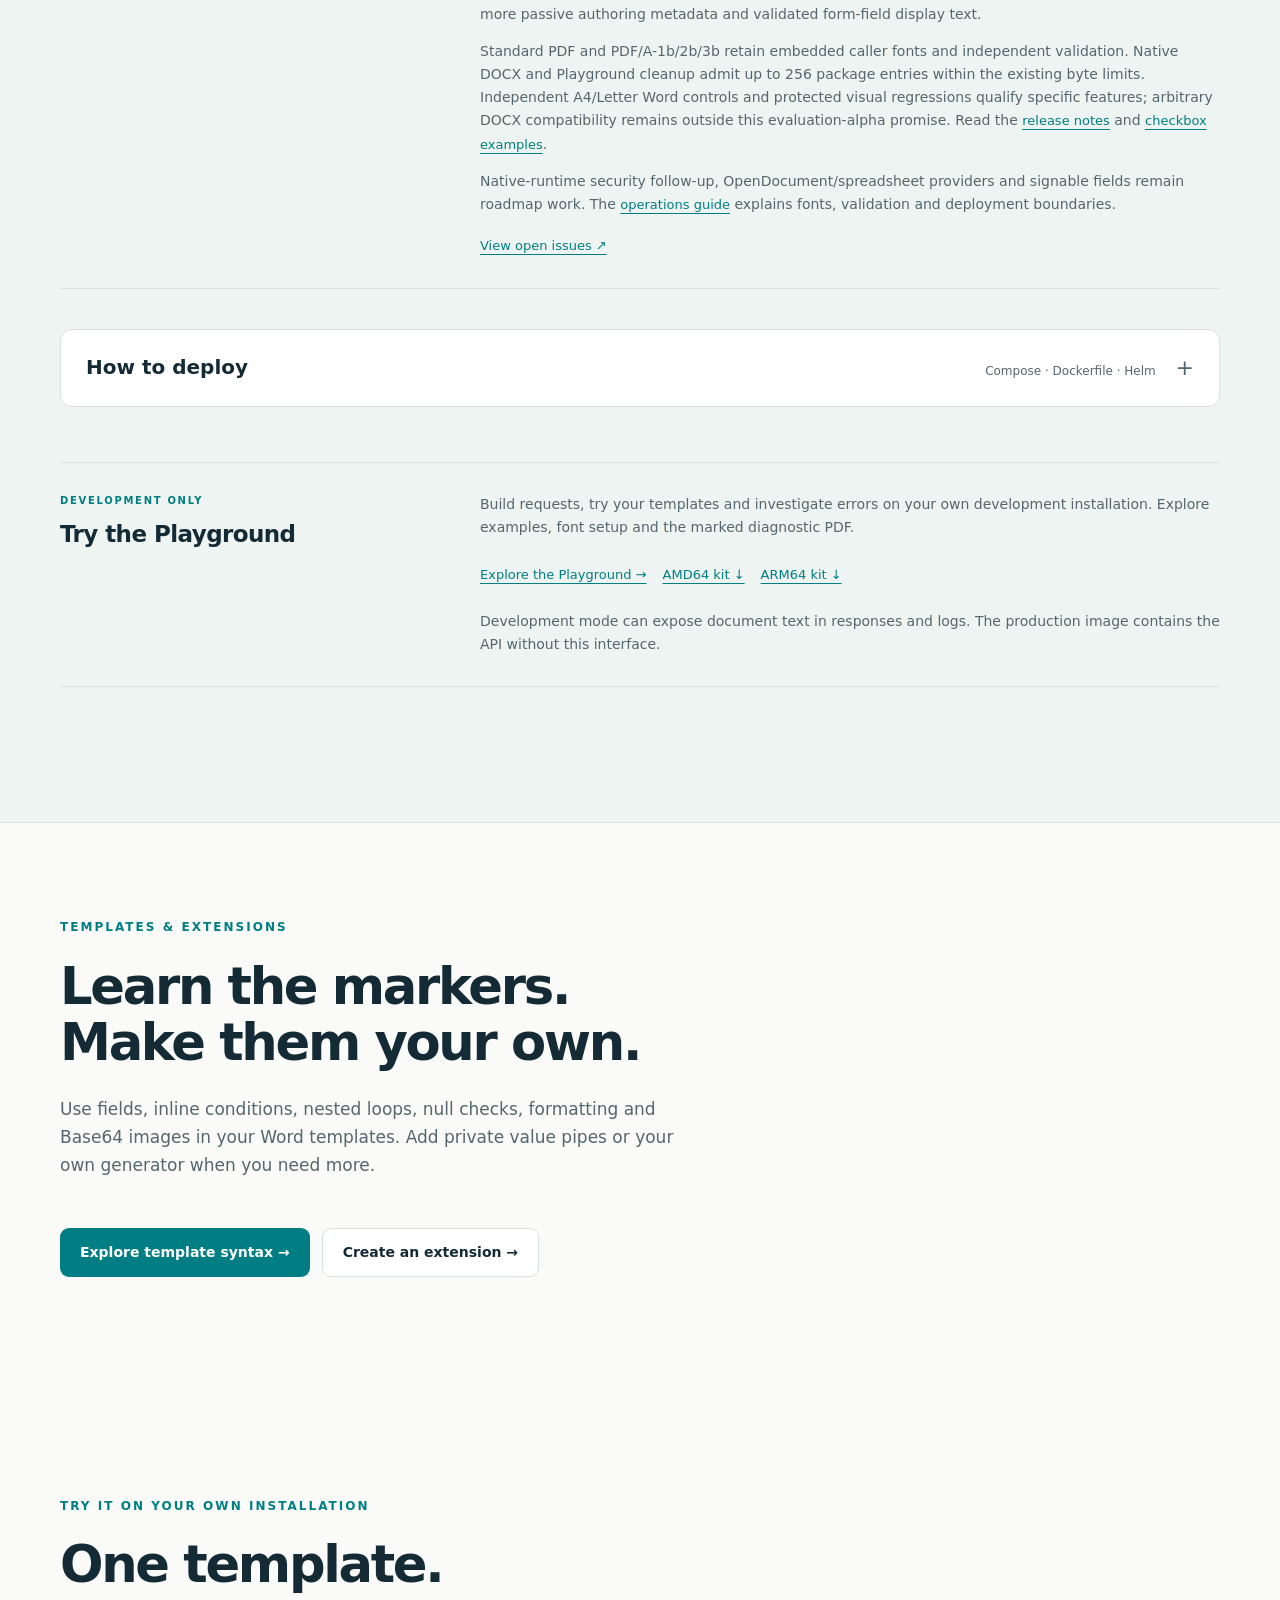
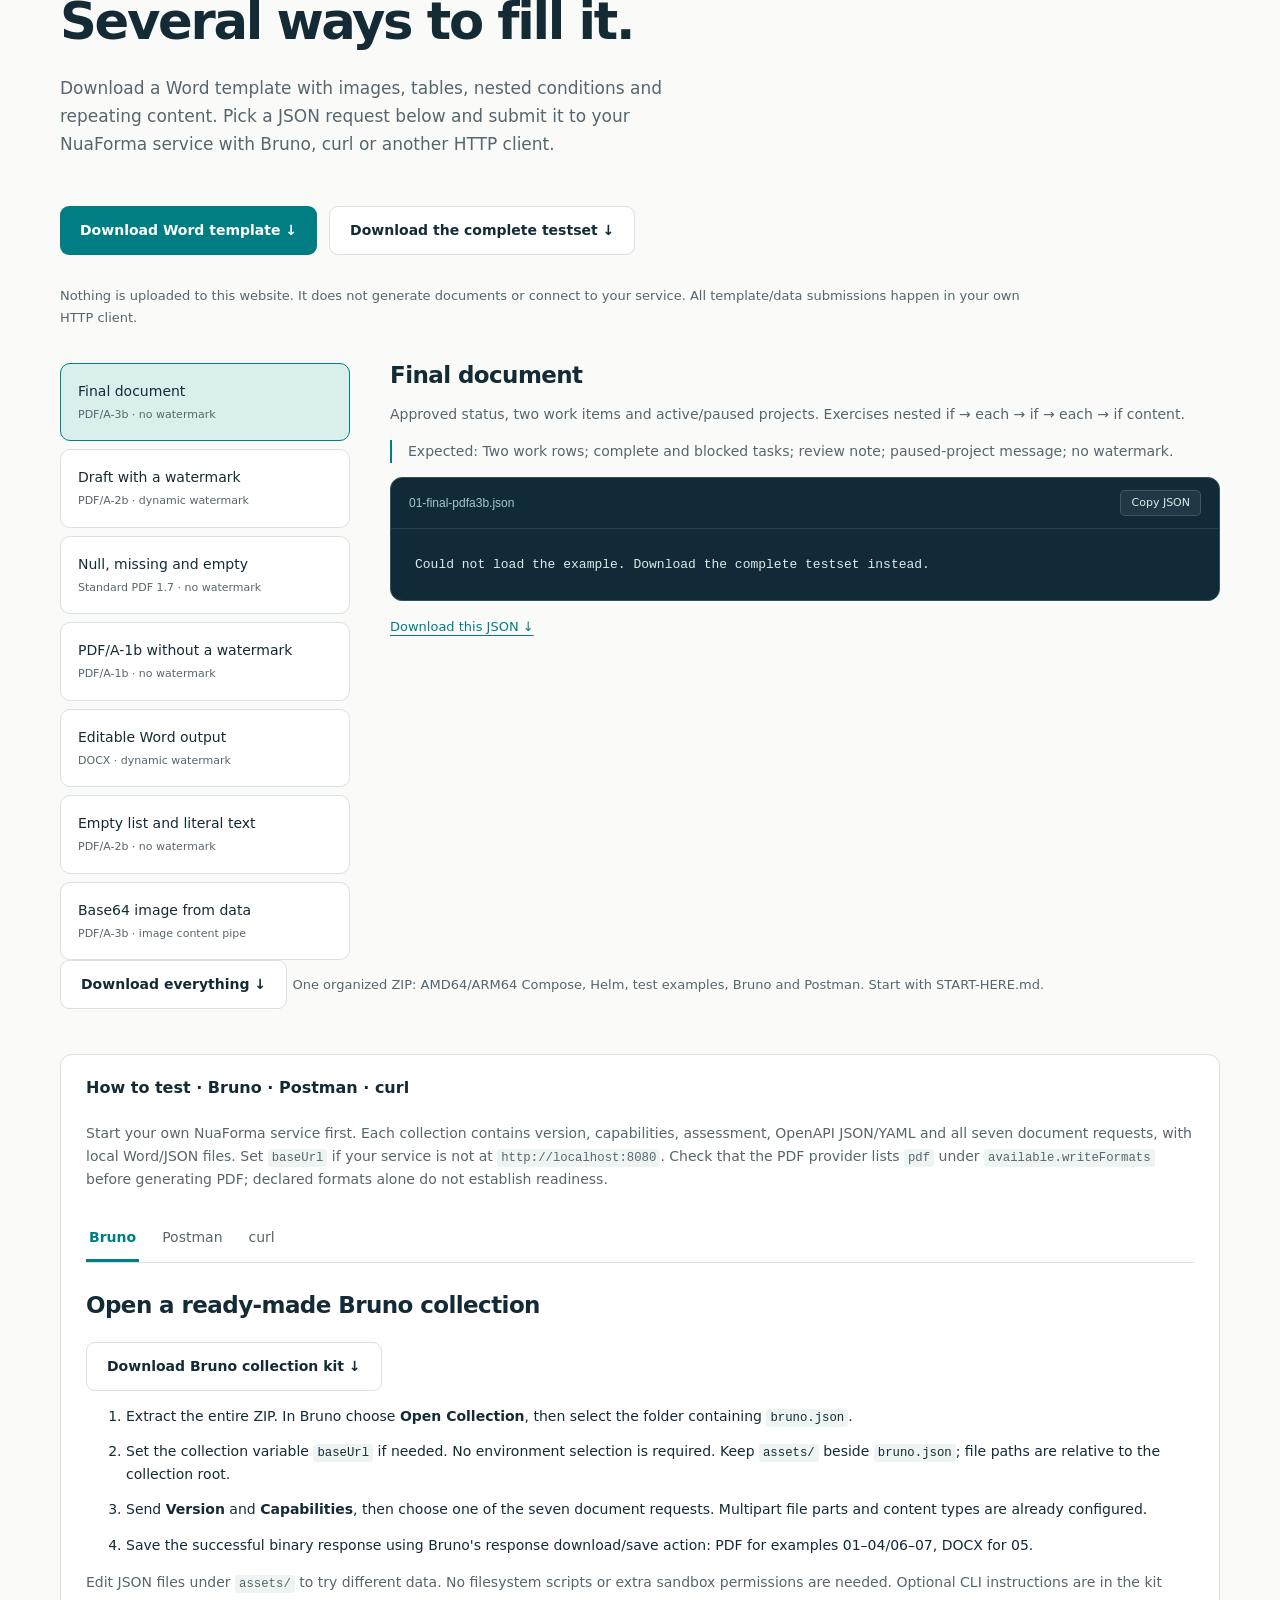
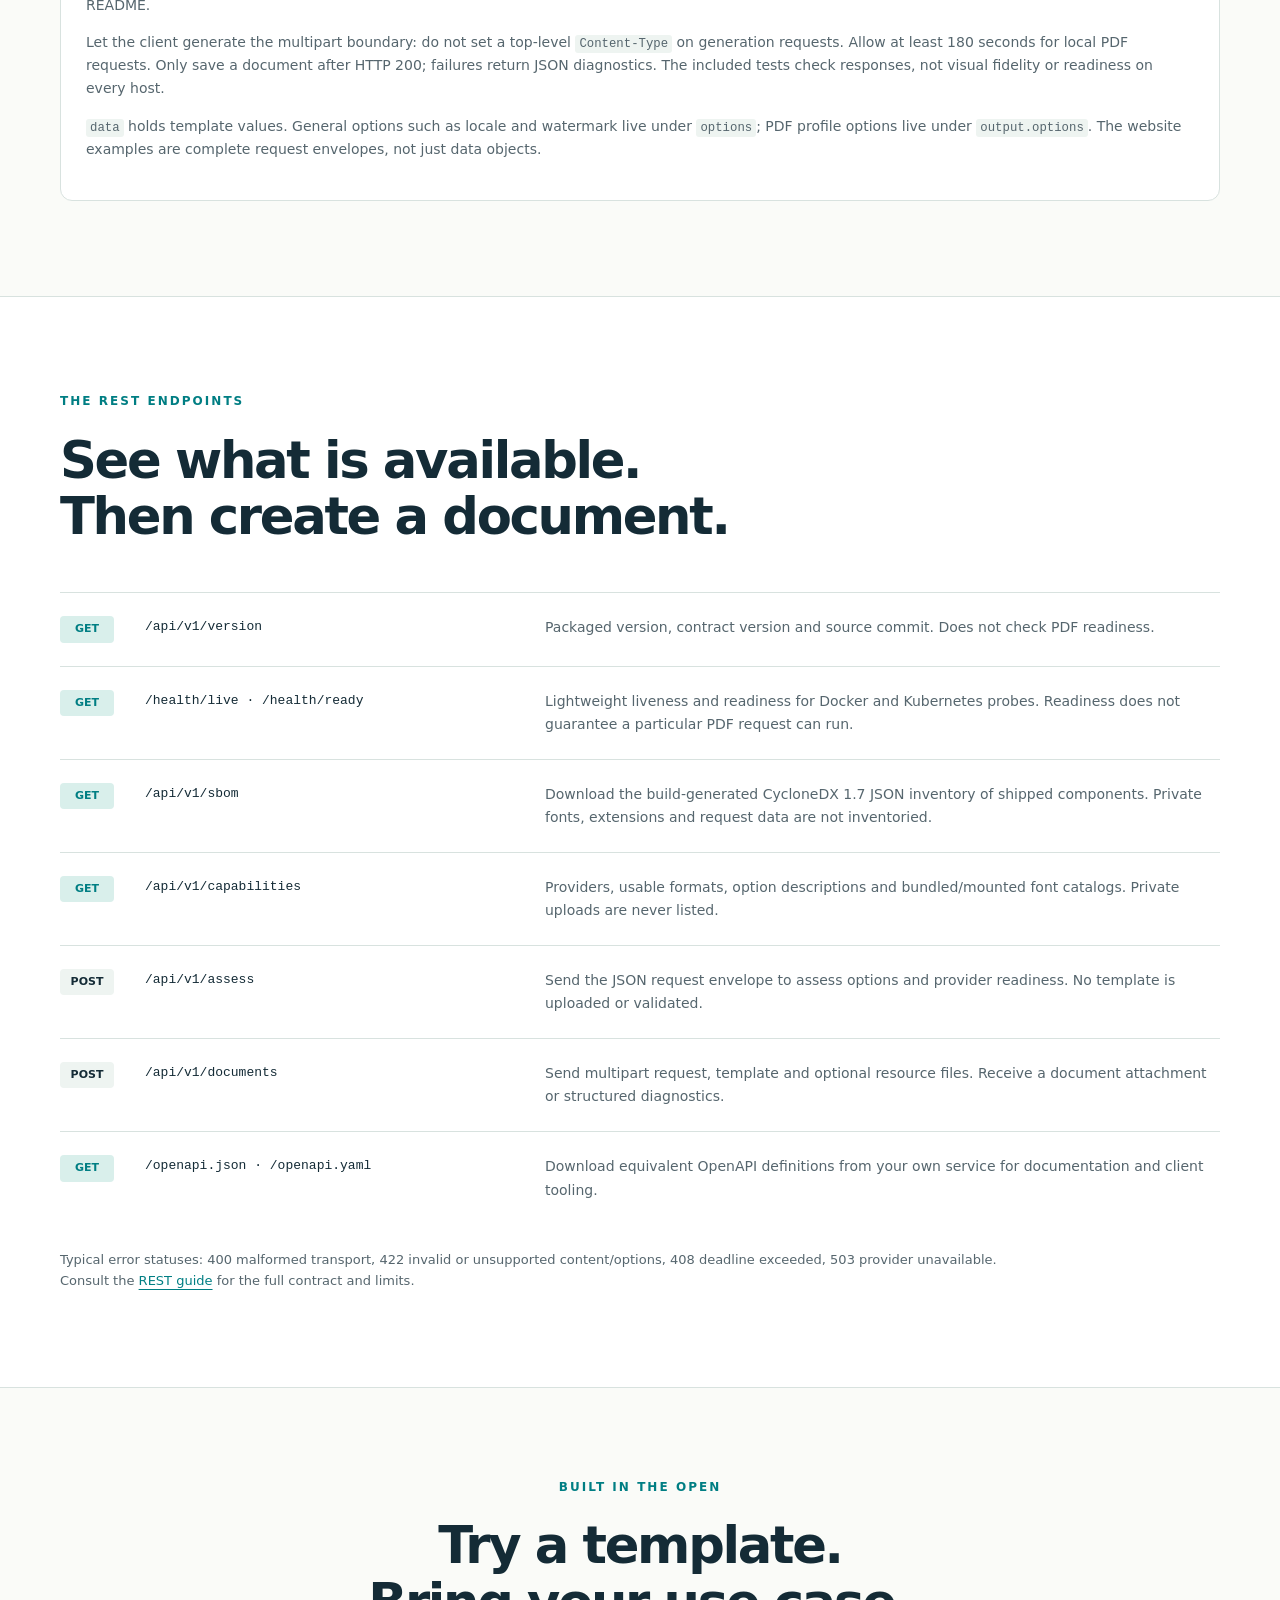
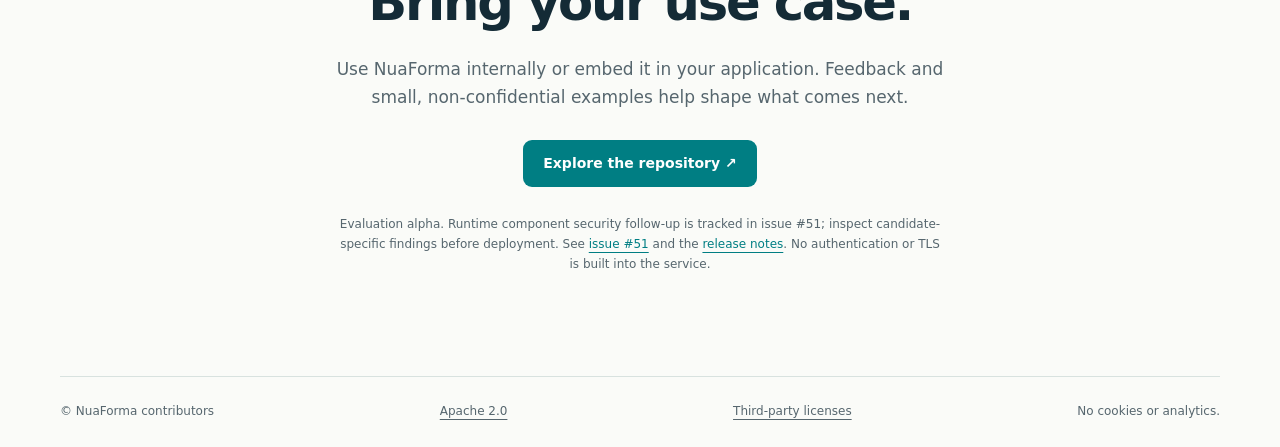
==== commit 8420cdf0: "docs(site): publish 0.5.0-alpha.2 and missing-font guidance Bind the published source and native ima" ====
--- a/site/index.html
+++ b/site/index.html
@@ -23,13 +23,13 @@
   <main id="main">
     <section class="hero wrap">
       <div class="hero-copy">
-        <a class="release-banner" id="release-link" href="https://github.com/NuaForma/NuaForma/releases/tag/v0.5.0-alpha.1"><span class="status-dot" aria-hidden="true"></span><span>Latest release</span><strong id="release-version">0.5.0-alpha.1</strong><span aria-hidden="true">↗</span></a>
+        <a class="release-banner" id="release-link" href="https://github.com/NuaForma/NuaForma/releases/tag/v0.5.0-alpha.2"><span class="status-dot" aria-hidden="true"></span><span>Latest release</span><strong id="release-version">0.5.0-alpha.2</strong><span aria-hidden="true">↗</span></a>
         <p class="eyebrow">OPEN SOURCE DOCUMENT GENERATION</p>
         <h1>Documents from<br>your <em>templates.</em></h1>
         <p class="lead">Bring a Word template and your data. Create documents that keep your layout, with the content your readers need.</p>
         <div class="actions"><a class="button primary" href="#everyone">Explore NuaForma <span aria-hidden="true">↓</span></a><a class="button secondary" href="#developers">Start building <span aria-hidden="true">↗</span></a></div>
         <p class="hero-note">Java 17 · Apache 2.0 · Run it on your infrastructure</p>
-        <p class="release-note" id="release-source">Container 0.5.0-alpha.1 · Maven libraries 0.5.0-alpha.1. Evaluation alpha; APIs are not yet stable.</p>
+        <p class="release-note" id="release-source">Container 0.5.0-alpha.2 · Maven libraries 0.5.0-alpha.2. Evaluation alpha; APIs are not yet stable.</p>
       </div>
       <div class="document-scene" aria-label="Illustration of a template filled with structured data">
         <div class="data-note"><span class="code-label">YOUR DATA</span><pre><code>{
@@ -80,24 +80,24 @@
 }
 
 dependencies {
-    implementation("dev.nuaforma:nuaforma-core:0.5.0-alpha.1")
-    implementation("dev.nuaforma:nuaforma-docx:0.5.0-alpha.1")
+    implementation("dev.nuaforma:nuaforma-core:0.5.0-alpha.2")
+    implementation("dev.nuaforma:nuaforma-docx:0.5.0-alpha.2")
     // Optional: native PDF output
-    implementation("dev.nuaforma:nuaforma-docx-pdf:0.5.0-alpha.1")
+    implementation("dev.nuaforma:nuaforma-docx-pdf:0.5.0-alpha.2")
 }</code></pre><p>DOCX and native PDF libraries run in your JVM without LibreOffice. Configure fonts and independent validation using the <a href="https://github.com/NuaForma/NuaForma/blob/main/nuaforma-docx-pdf/README.md">native PDF guide</a>. <a href="repositories.html">Maven &amp; Gradle Nexus setup →</a></p></div>
       </div>
       <div class="roadmap" id="documentation"><div><p class="eyebrow">FIND YOUR GUIDE</p><h3>Use, build or extend</h3></div><div><p>Start with the documentation index for templates, PDF profiles, REST, deployment and operational guides. Building NuaForma, writing private extensions and contributing upstream have their own focused instructions.</p><div class="link-row"><a href="https://github.com/NuaForma/NuaForma/blob/main/docs/README.md">Documentation ↗</a><a href="https://github.com/NuaForma/NuaForma/blob/main/docs/development.md">Build &amp; test ↗</a><a href="https://github.com/NuaForma/NuaForma/blob/main/docs/extensions.md">Create extensions ↗</a><a href="https://github.com/NuaForma/NuaForma/blob/main/CONTRIBUTING.md">Contribute ↗</a></div></div></div>
-      <div class="roadmap"><div><p class="eyebrow">0.5 &amp; ROADMAP</p><h3>More Word documents.<br>Same shared engine.</h3></div><div><p>Version 0.5.0-alpha.1 adds Boolean checkbox content and broadens the qualified DOCX profile. Check marks and crosses are drawn as vectors, with an optional box and inherited size/bold styling. Word conversion handles more table widths, cell margins, minimum row heights, justified text, character spacing and font metrics. It also retains more passive authoring metadata and validated form-field display text.</p><p>Standard PDF and PDF/A-1b/2b/3b retain embedded caller fonts and independent validation. Native DOCX and Playground cleanup admit up to 256 package entries within the existing byte limits. Independent A4/Letter Word controls and protected visual regressions qualify specific features; arbitrary DOCX compatibility remains outside this evaluation-alpha promise. Read the <a href="https://github.com/NuaForma/NuaForma/releases/tag/v0.5.0-alpha.1">release notes</a> and <a href="templates.html">checkbox examples</a>.</p><p>Native-runtime security follow-up, OpenDocument/spreadsheet providers and signable fields remain roadmap work. The <a href="operations.html">operations guide</a> explains fonts, validation and deployment boundaries.</p><a href="https://github.com/NuaForma/NuaForma/issues">View open issues ↗</a></div></div>
+      <div class="roadmap"><div><p class="eyebrow">0.5 &amp; ROADMAP</p><h3>More Word documents.<br>Same shared engine.</h3></div><div><p>Version 0.5.0-alpha.2 identifies missing font families and variants in Playground errors, with DOCX coordinates where available and restricted production diagnostics. The 0.5 series adds Boolean checkbox content and broadens the qualified DOCX profile. Check marks and crosses are drawn as vectors, with an optional box and inherited size/bold styling. Word conversion handles more table widths, cell margins, minimum row heights, justified text, character spacing and font metrics. It also retains more passive authoring metadata and validated form-field display text.</p><p>Standard PDF and PDF/A-1b/2b/3b retain embedded caller fonts and independent validation. Native DOCX and Playground cleanup admit up to 256 package entries within the existing byte limits. Independent A4/Letter Word controls and protected visual regressions qualify specific features; arbitrary DOCX compatibility remains outside this evaluation-alpha promise. Read the <a href="https://github.com/NuaForma/NuaForma/releases/tag/v0.5.0-alpha.2">release notes</a> and <a href="templates.html">checkbox examples</a>.</p><p>Native-runtime security follow-up, OpenDocument/spreadsheet providers and signable fields remain roadmap work. The <a href="operations.html">operations guide</a> explains fonts, validation and deployment boundaries.</p><a href="https://github.com/NuaForma/NuaForma/issues">View open issues ↗</a></div></div>
       <details class="deploy" id="deploy"><summary><span>How to deploy</span><span class="summary-hint">Compose · Dockerfile · Helm <span aria-hidden="true">+</span></span></summary>
         <div class="deploy-content"><p>Choose the native Linux/amd64 or Linux/arm64 container. Keep it private behind an authenticated TLS gateway for remote access. Preserve non-root execution, a read-only filesystem, bounded temporary storage and runtime default security policies.</p>
           <div class="tabs" role="tablist" aria-label="Deployment method"><button id="tab-compose" role="tab" aria-selected="true" aria-controls="panel-compose" tabindex="0">Docker Compose</button><button id="tab-docker" role="tab" aria-selected="false" aria-controls="panel-docker" tabindex="-1">Dockerfile</button><button id="tab-helm" role="tab" aria-selected="false" aria-controls="panel-helm" tabindex="-1">Helm chart</button></div>
-          <section id="panel-docker" role="tabpanel" aria-labelledby="tab-docker" hidden><h3>Docker on your infrastructure</h3><p>The example Dockerfile uses the published runtime unchanged. Fonts are mounted at startup, not baked into the image.</p><div class="code-window"><div class="code-window-bar"><span>Dockerfile</span><button class="copy" data-copy="docker-code" type="button">Copy</button></div><pre><code id="docker-code">FROM ghcr.io/nuaforma/nuaforma:0.5.0-alpha.1
+          <section id="panel-docker" role="tabpanel" aria-labelledby="tab-docker" hidden><h3>Docker on your infrastructure</h3><p>The example Dockerfile uses the published runtime unchanged. Fonts are mounted at startup, not baked into the image.</p><div class="code-window"><div class="code-window-bar"><span>Dockerfile</span><button class="copy" data-copy="docker-code" type="button">Copy</button></div><pre><code id="docker-code">FROM ghcr.io/nuaforma/nuaforma:0.5.0-alpha.2
 # Keep the image entrypoint and non-root user.
 # Supply your fonts through a read-only runtime mount.</code></pre></div><p>Download the deployment kit, create <code>custom-fonts</code> and <code>extensions</code> directories, then run:</p><div class="code-window"><div class="code-window-bar"><span>Terminal</span><button class="copy" data-copy="docker-run" type="button">Copy</button></div><pre><code id="docker-run">docker compose up -d
 curl --fail http://127.0.0.1:8080/api/v1/capabilities</code></pre></div><p>The included Compose file applies the reviewed isolation settings and mounts <code>./custom-fonts:/opt/nuaforma/custom-fonts:ro</code>. Add standalone TTF/OTF faces you have rights to use, then restart. Inspect the font catalog in capabilities; names alone do not guarantee glyph coverage or embedding permission.</p><a class="button secondary" href="downloads/docker-kit.zip" download>Download Docker deployment kit ↓</a></section>
           <section id="panel-compose" role="tabpanel" aria-labelledby="tab-compose"><h3>Run with Docker Compose</h3><p>Choose AMD64 for Intel/AMD hosts or ARM64 for Apple Silicon and other ARM64 hosts. No custom image build, seccomp.json or AppArmor profile installation is required. Keep runtime default policies and supplied limits.</p><div class="tabs architecture-tabs" role="tablist" aria-label="Compose architecture"><button id="tab-compose-amd64" role="tab" aria-selected="true" aria-controls="panel-compose-amd64" tabindex="0">AMD64 · Intel / AMD</button><button id="tab-compose-arm64" role="tab" aria-selected="false" aria-controls="panel-compose-arm64" tabindex="-1">ARM64 · Apple Silicon</button></div><section id="panel-compose-amd64" role="tabpanel" aria-labelledby="tab-compose-amd64"><div class="code-window"><div class="code-window-bar"><span>compose.yaml</span><button class="copy" data-copy="compose-code" type="button">Copy</button></div><pre><code id="compose-code">services:
   nuaforma:
-    image: ghcr.io/nuaforma/nuaforma:0.5.0-alpha.1
+    image: ghcr.io/nuaforma/nuaforma:0.5.0-alpha.2
     platform: linux/amd64
     init: true
     user: "1000:1000"
@@ -121,7 +121,7 @@
       - ${NUAFORMA_EXTENSIONS_DIR:-./extensions}:/opt/nuaforma/extensions:ro
     stop_grace_period: 15s</code></pre></div><div class="kit-actions"><a class="button secondary" href="downloads/docker-kit.zip" download="docker-kit.zip" data-download-status="docker-kit-status">Download complete AMD64 kit ↓</a><a class="button secondary" href="downloads/docker/compose.yaml" download="compose.yaml">Download compose.yaml ↓</a></div></section><section id="panel-compose-arm64" role="tabpanel" aria-labelledby="tab-compose-arm64" hidden><p>The ARM64 kit uses the native engine and the same default container safeguards, fonts and extension mounts.</p><div class="code-window"><div class="code-window-bar"><span>compose.yaml · ARM64</span><button class="copy" data-copy="compose-arm64-code" type="button">Copy</button></div><pre><code id="compose-arm64-code">services:
   nuaforma:
-    image: ghcr.io/nuaforma/nuaforma:0.5.0-alpha.1
+    image: ghcr.io/nuaforma/nuaforma:0.5.0-alpha.2
     platform: linux/arm64
     init: true
     user: "1000:1000"
@@ -202,7 +202,7 @@
       <article><span class="method post">POST</span><code>/api/v1/documents</code><p>Send multipart request, template and optional resource files. Receive a document attachment or structured diagnostics.</p></article>
       <article><span class="method">GET</span><code>/openapi.json · /openapi.yaml</code><p>Download equivalent OpenAPI definitions from your own service for documentation and client tooling.</p></article>
     </div><p class="plain-note">Typical error statuses: 400 malformed transport, 422 invalid or unsupported content/options, 408 deadline exceeded, 503 provider unavailable. Consult the <a href="https://github.com/NuaForma/NuaForma/tree/main/nuaforma-server">REST guide</a> for the full contract and limits.</p></div></section>
-    <section class="closing wrap"><p class="eyebrow">BUILT IN THE OPEN</p><h2>Try a template.<br>Bring your use case.</h2><p>Use NuaForma internally or embed it in your application. Feedback and small, non-confidential examples help shape what comes next.</p><a class="button primary" href="https://github.com/NuaForma/NuaForma">Explore the repository ↗</a><p class="alpha-warning">Evaluation alpha. Runtime component security follow-up is tracked in issue #51; inspect candidate-specific findings before deployment. See <a href="https://github.com/NuaForma/NuaForma/issues/51">issue #51</a> and the <a href="https://github.com/NuaForma/NuaForma/releases/tag/v0.5.0-alpha.1">release notes</a>. No authentication or TLS is built into the service.</p></section>
+    <section class="closing wrap"><p class="eyebrow">BUILT IN THE OPEN</p><h2>Try a template.<br>Bring your use case.</h2><p>Use NuaForma internally or embed it in your application. Feedback and small, non-confidential examples help shape what comes next.</p><a class="button primary" href="https://github.com/NuaForma/NuaForma">Explore the repository ↗</a><p class="alpha-warning">Evaluation alpha. Runtime component security follow-up is tracked in issue #51; inspect candidate-specific findings before deployment. See <a href="https://github.com/NuaForma/NuaForma/issues/51">issue #51</a> and the <a href="https://github.com/NuaForma/NuaForma/releases/tag/v0.5.0-alpha.2">release notes</a>. No authentication or TLS is built into the service.</p></section>
   </main>
   <footer class="wrap"><span>© NuaForma contributors</span><a href="https://github.com/NuaForma/NuaForma/blob/main/LICENSE">Apache 2.0</a><a href="https://github.com/NuaForma/NuaForma/blob/main/THIRD_PARTY.md">Third-party licenses</a><span>No cookies or analytics.</span></footer>
   <div class="sr-only" id="copy-status" role="status" aria-live="polite"></div>
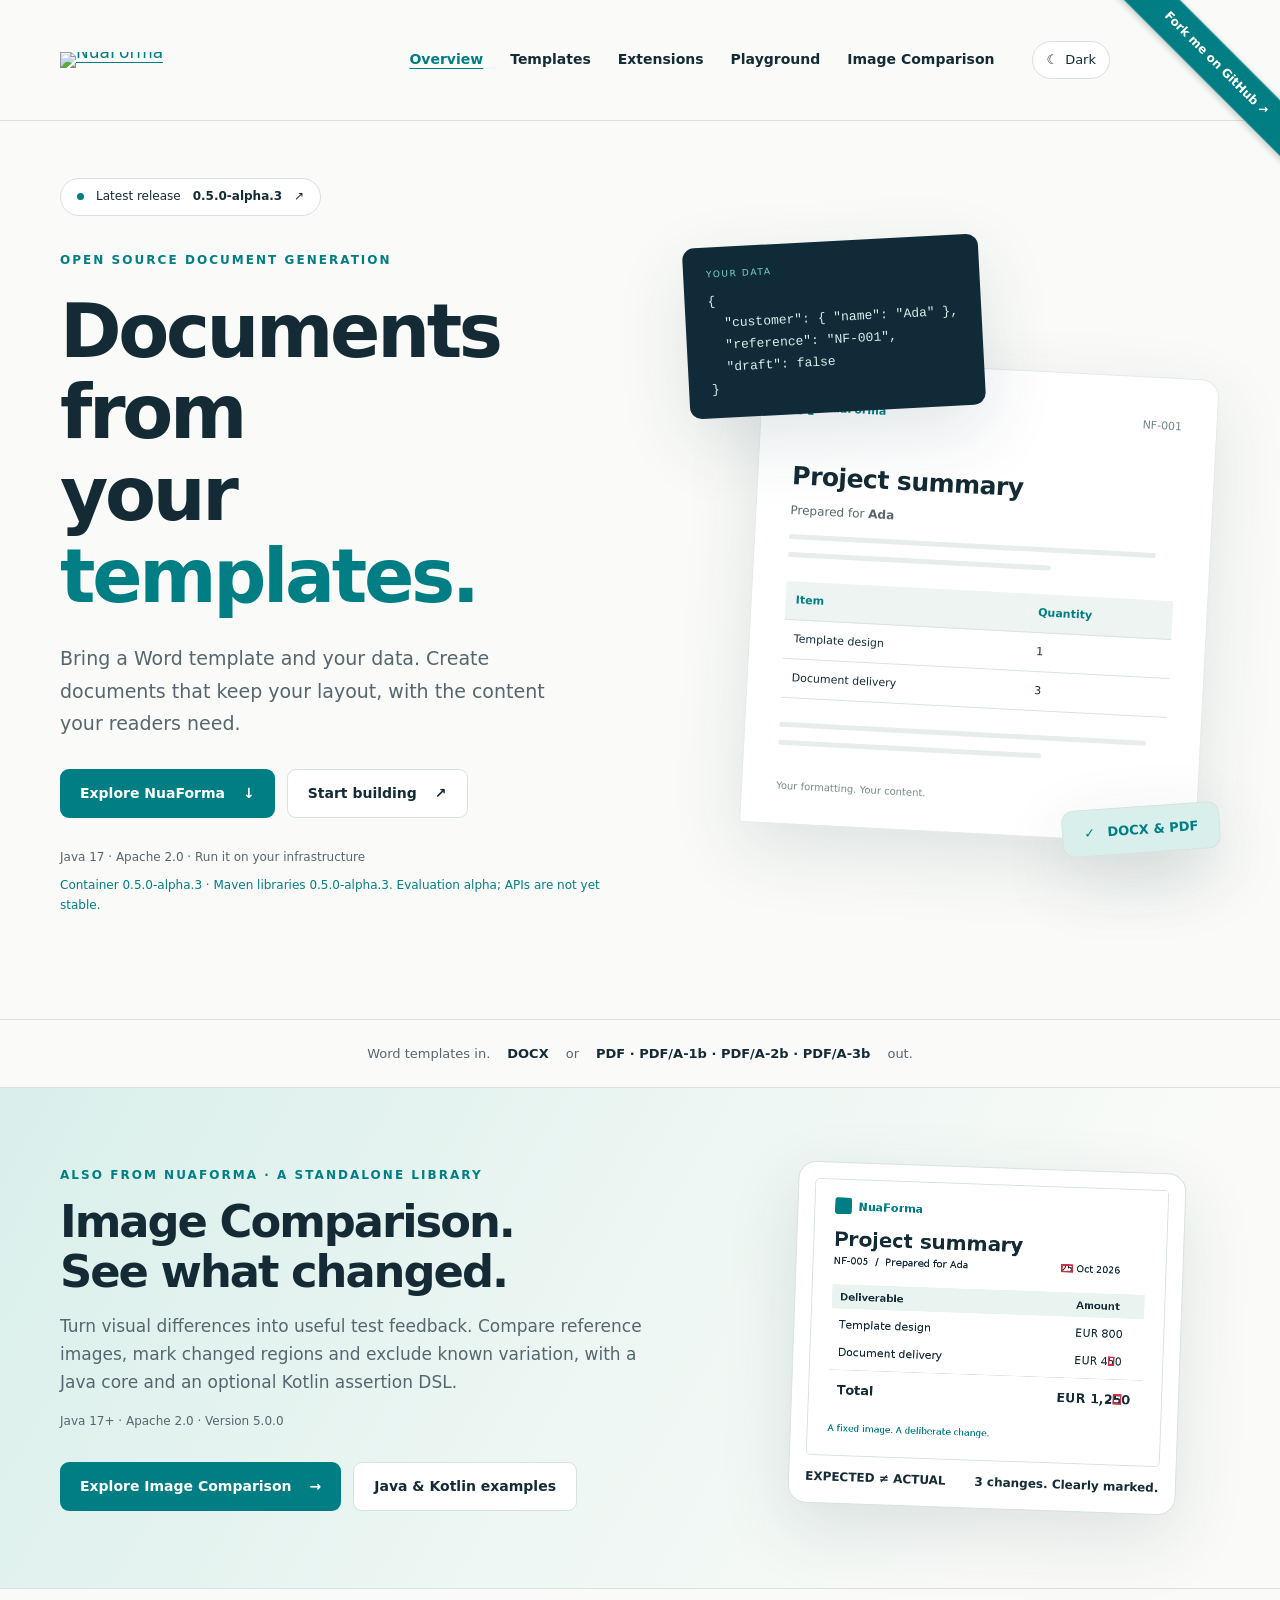
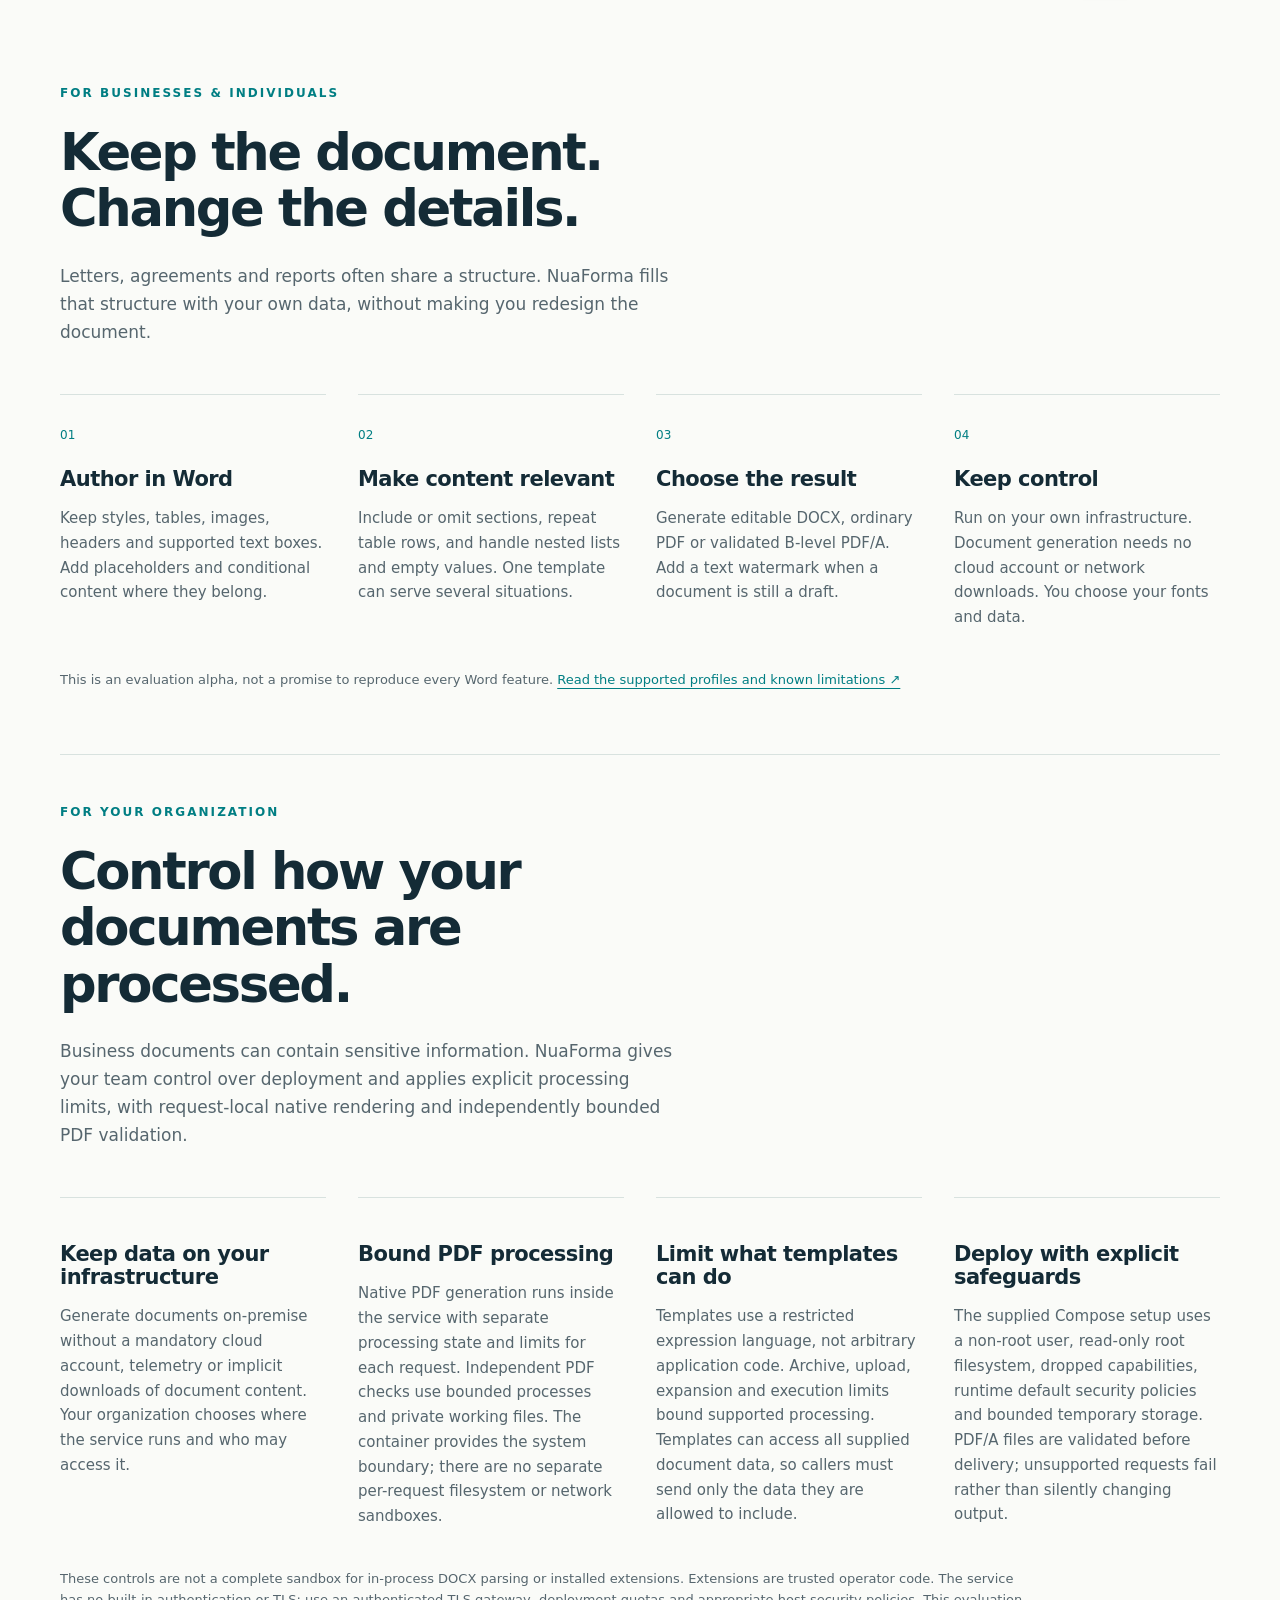
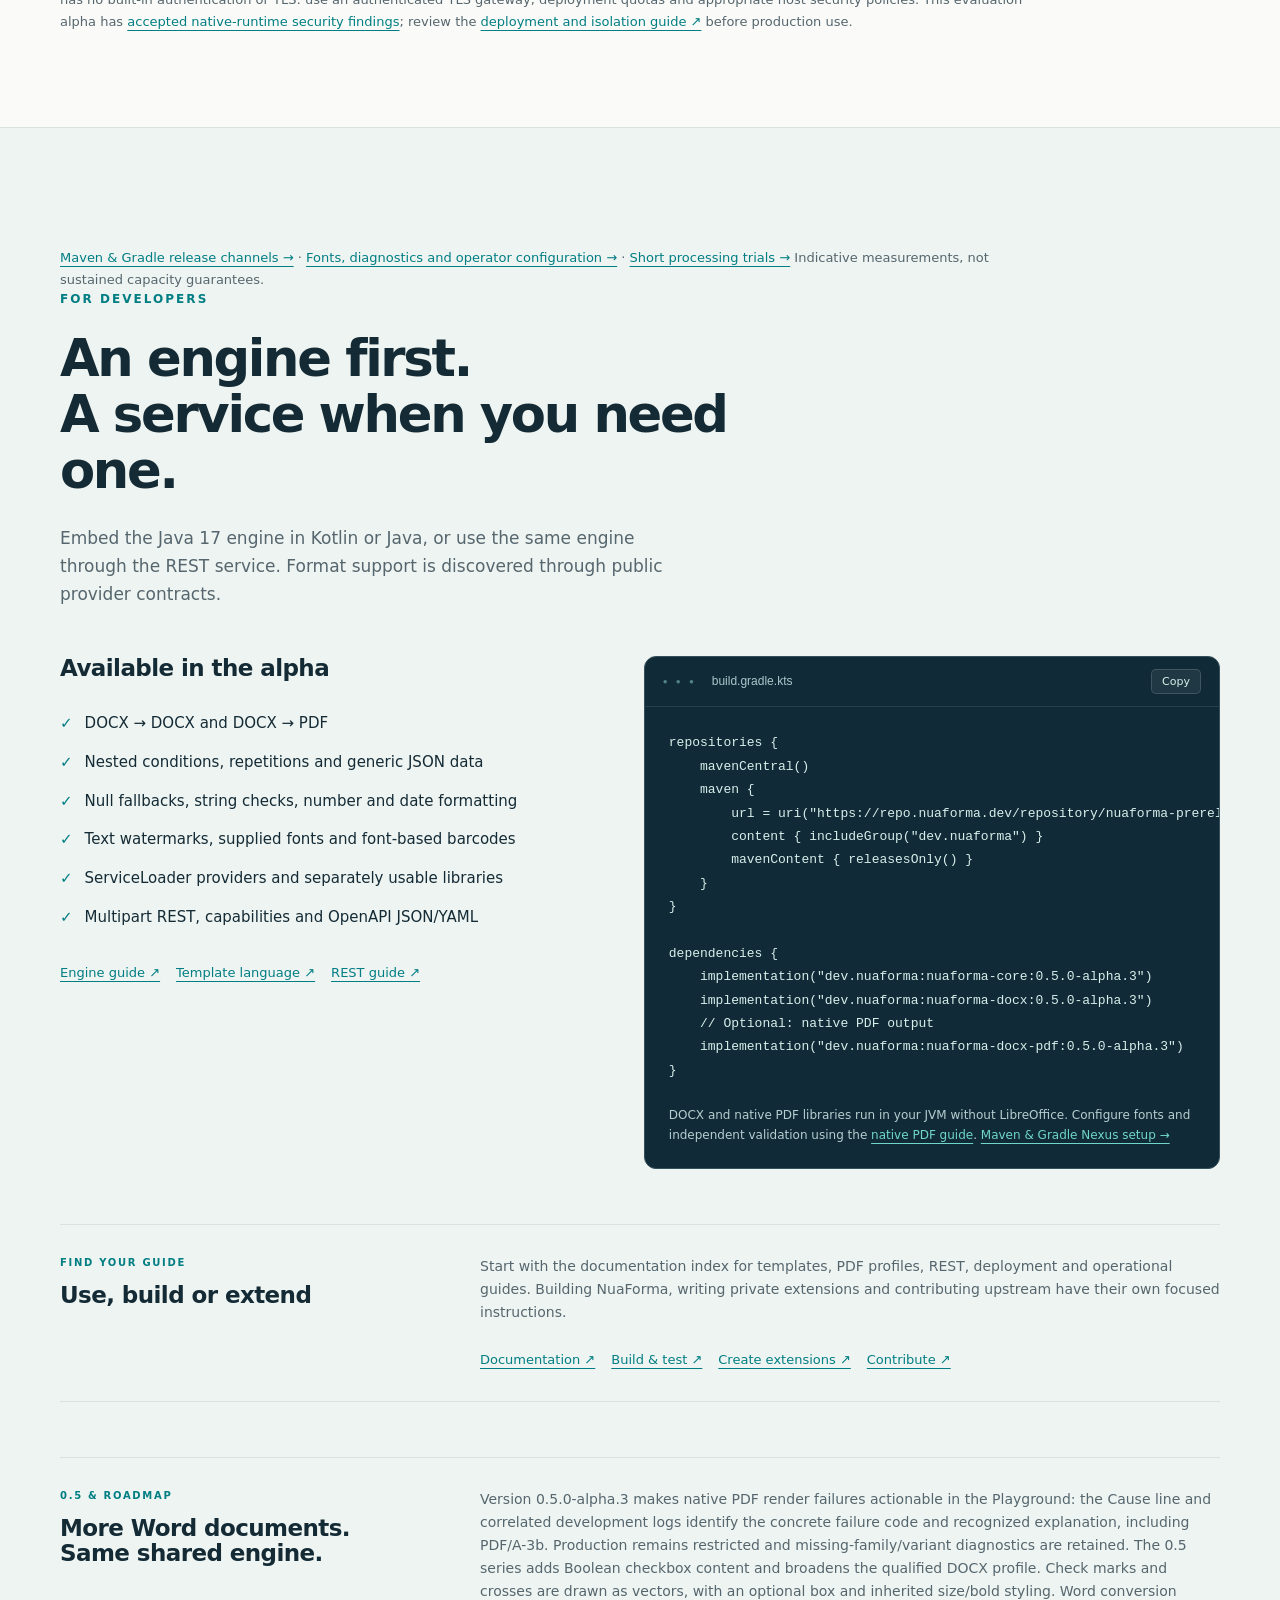
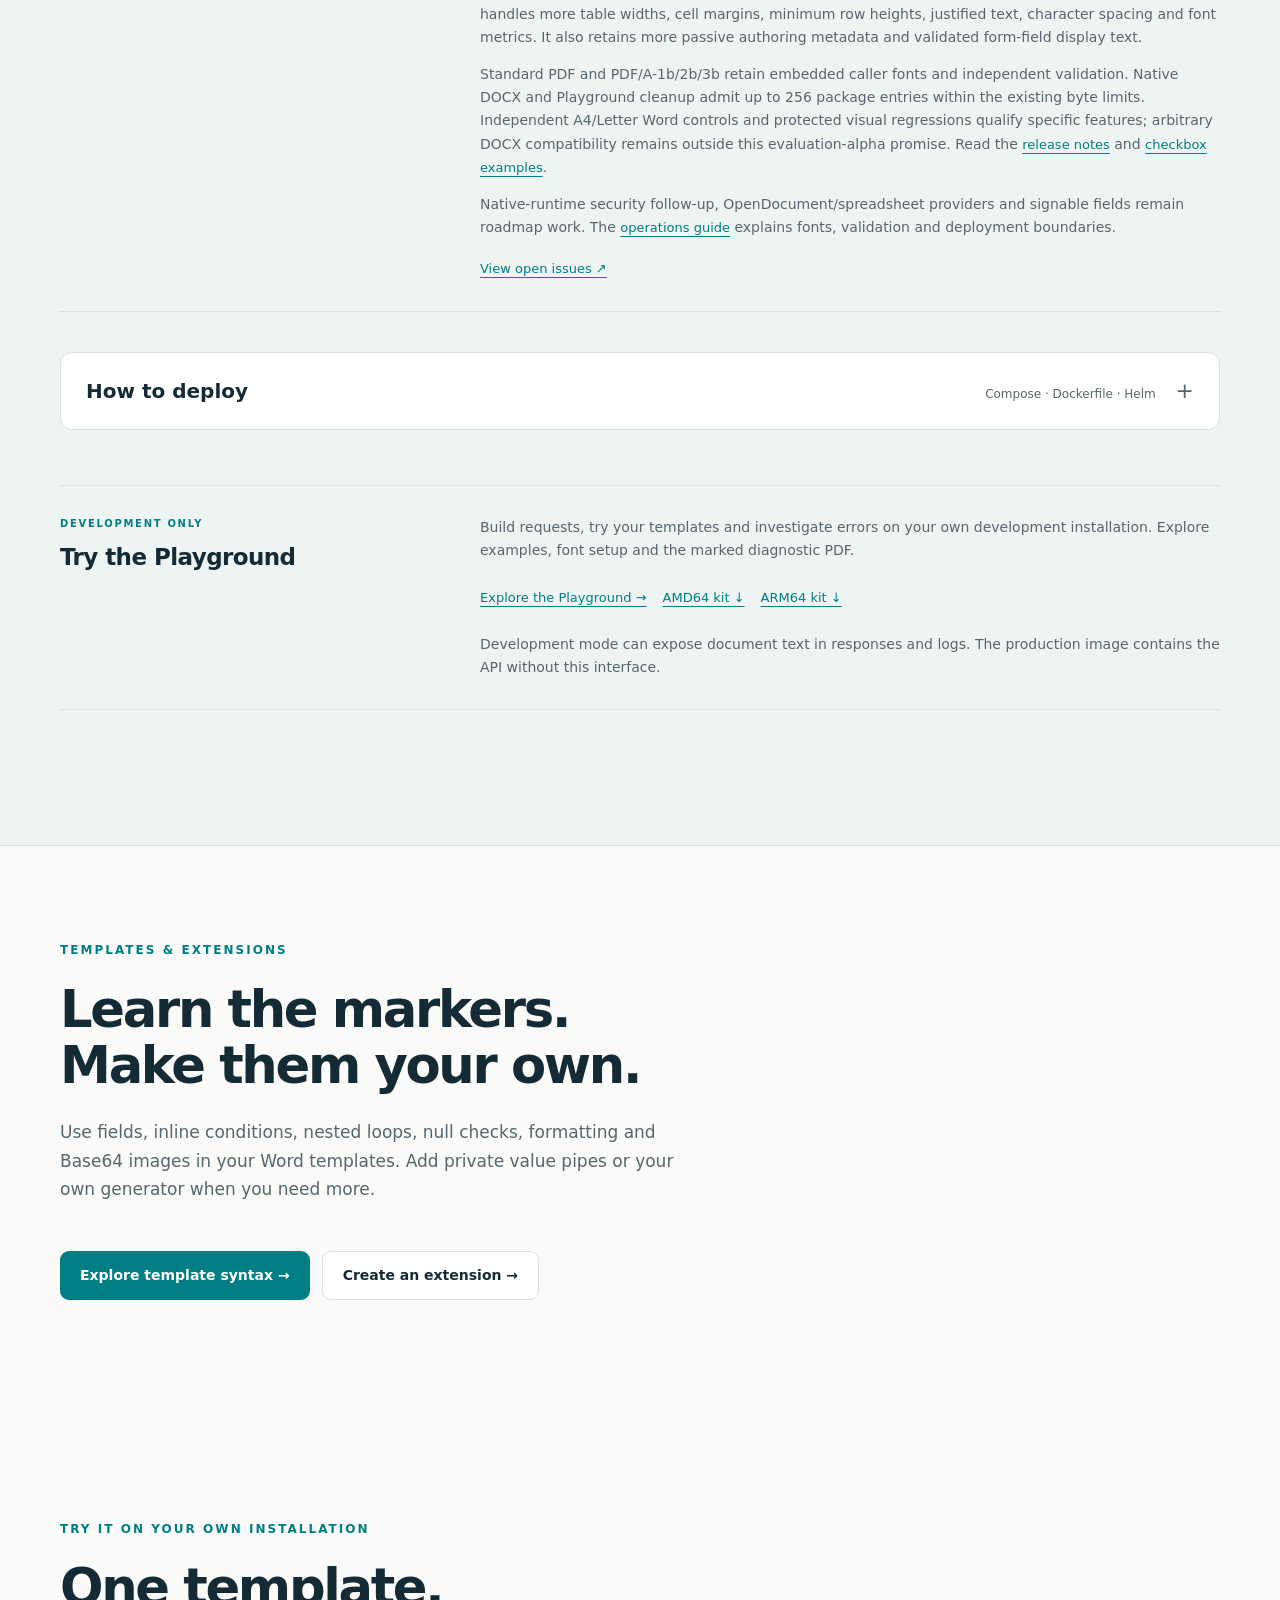
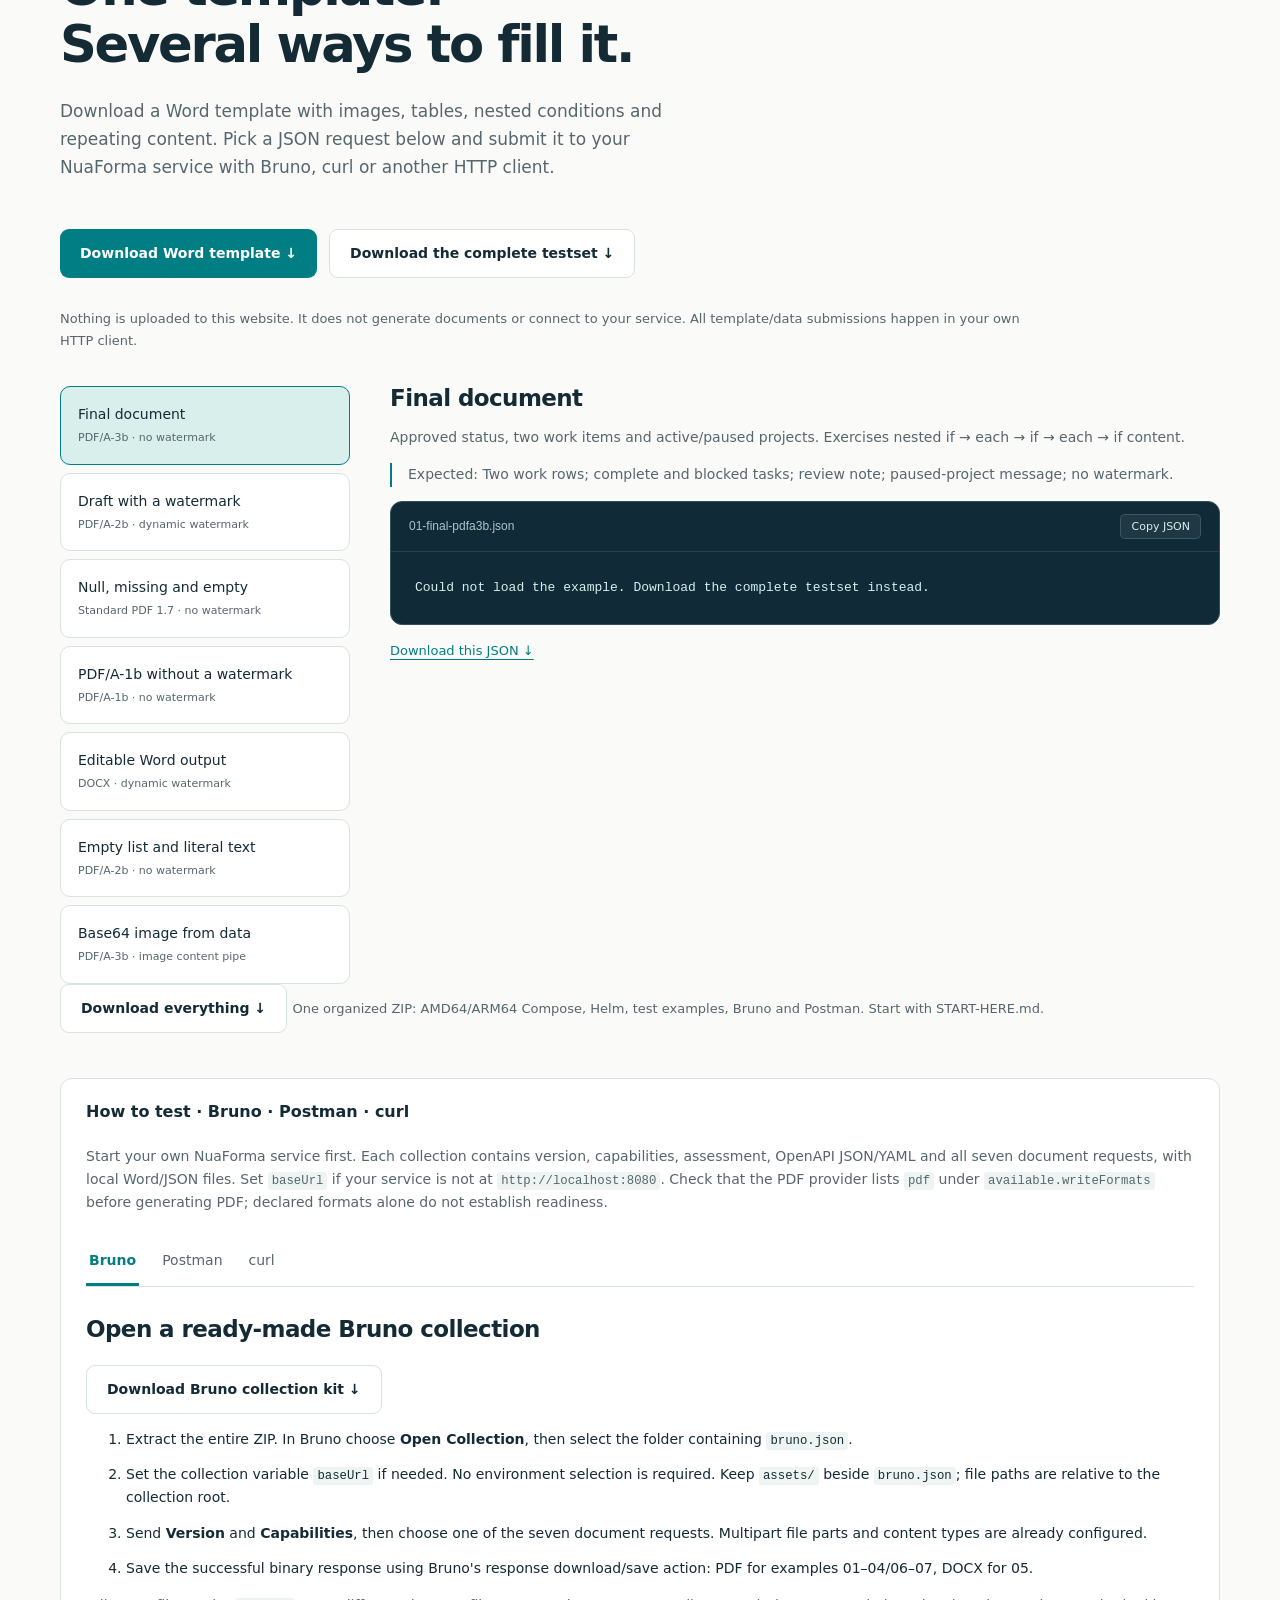
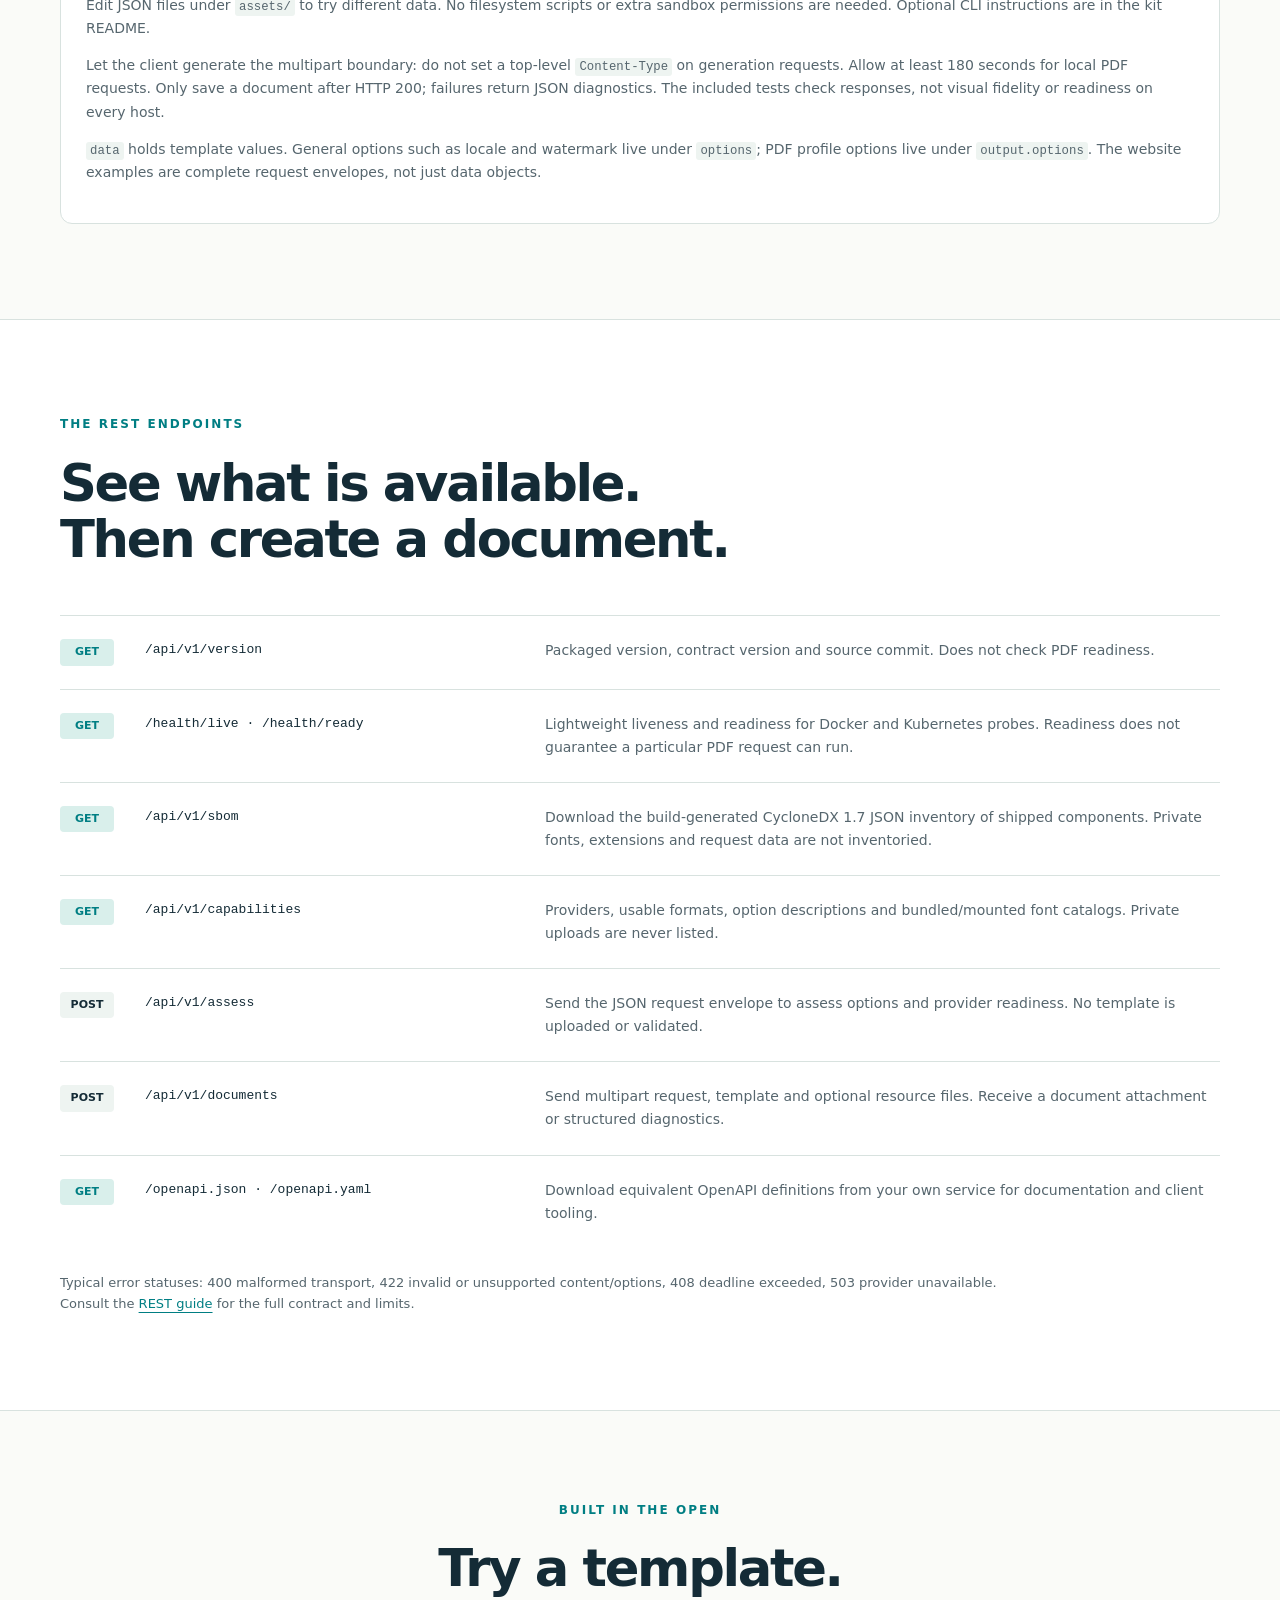
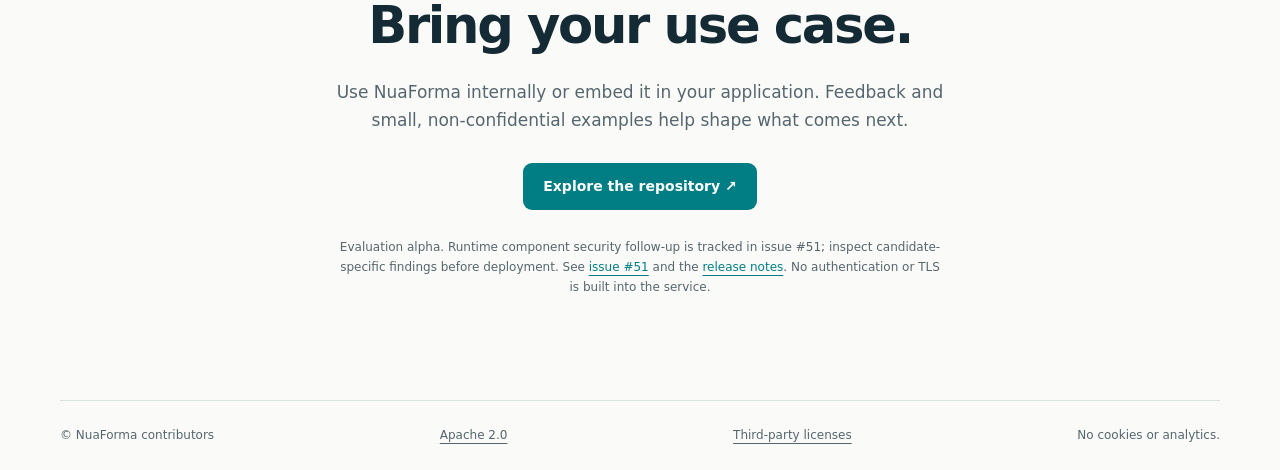
==== commit 4df3de4a: "docs(site): publish 0.5.0-alpha.3 and render-error guidance Bind the published product source and na" ====
--- a/site/index.html
+++ b/site/index.html
@@ -23,13 +23,13 @@
   <main id="main">
     <section class="hero wrap">
       <div class="hero-copy">
-        <a class="release-banner" id="release-link" href="https://github.com/NuaForma/NuaForma/releases/tag/v0.5.0-alpha.2"><span class="status-dot" aria-hidden="true"></span><span>Latest release</span><strong id="release-version">0.5.0-alpha.2</strong><span aria-hidden="true">↗</span></a>
+        <a class="release-banner" id="release-link" href="https://github.com/NuaForma/NuaForma/releases/tag/v0.5.0-alpha.3"><span class="status-dot" aria-hidden="true"></span><span>Latest release</span><strong id="release-version">0.5.0-alpha.3</strong><span aria-hidden="true">↗</span></a>
         <p class="eyebrow">OPEN SOURCE DOCUMENT GENERATION</p>
         <h1>Documents from<br>your <em>templates.</em></h1>
         <p class="lead">Bring a Word template and your data. Create documents that keep your layout, with the content your readers need.</p>
         <div class="actions"><a class="button primary" href="#everyone">Explore NuaForma <span aria-hidden="true">↓</span></a><a class="button secondary" href="#developers">Start building <span aria-hidden="true">↗</span></a></div>
         <p class="hero-note">Java 17 · Apache 2.0 · Run it on your infrastructure</p>
-        <p class="release-note" id="release-source">Container 0.5.0-alpha.2 · Maven libraries 0.5.0-alpha.2. Evaluation alpha; APIs are not yet stable.</p>
+        <p class="release-note" id="release-source">Container 0.5.0-alpha.3 · Maven libraries 0.5.0-alpha.3. Evaluation alpha; APIs are not yet stable.</p>
       </div>
       <div class="document-scene" aria-label="Illustration of a template filled with structured data">
         <div class="data-note"><span class="code-label">YOUR DATA</span><pre><code>{
@@ -80,24 +80,24 @@
 }
 
 dependencies {
-    implementation("dev.nuaforma:nuaforma-core:0.5.0-alpha.2")
-    implementation("dev.nuaforma:nuaforma-docx:0.5.0-alpha.2")
+    implementation("dev.nuaforma:nuaforma-core:0.5.0-alpha.3")
+    implementation("dev.nuaforma:nuaforma-docx:0.5.0-alpha.3")
     // Optional: native PDF output
-    implementation("dev.nuaforma:nuaforma-docx-pdf:0.5.0-alpha.2")
+    implementation("dev.nuaforma:nuaforma-docx-pdf:0.5.0-alpha.3")
 }</code></pre><p>DOCX and native PDF libraries run in your JVM without LibreOffice. Configure fonts and independent validation using the <a href="https://github.com/NuaForma/NuaForma/blob/main/nuaforma-docx-pdf/README.md">native PDF guide</a>. <a href="repositories.html">Maven &amp; Gradle Nexus setup →</a></p></div>
       </div>
       <div class="roadmap" id="documentation"><div><p class="eyebrow">FIND YOUR GUIDE</p><h3>Use, build or extend</h3></div><div><p>Start with the documentation index for templates, PDF profiles, REST, deployment and operational guides. Building NuaForma, writing private extensions and contributing upstream have their own focused instructions.</p><div class="link-row"><a href="https://github.com/NuaForma/NuaForma/blob/main/docs/README.md">Documentation ↗</a><a href="https://github.com/NuaForma/NuaForma/blob/main/docs/development.md">Build &amp; test ↗</a><a href="https://github.com/NuaForma/NuaForma/blob/main/docs/extensions.md">Create extensions ↗</a><a href="https://github.com/NuaForma/NuaForma/blob/main/CONTRIBUTING.md">Contribute ↗</a></div></div></div>
-      <div class="roadmap"><div><p class="eyebrow">0.5 &amp; ROADMAP</p><h3>More Word documents.<br>Same shared engine.</h3></div><div><p>Version 0.5.0-alpha.2 identifies missing font families and variants in Playground errors, with DOCX coordinates where available and restricted production diagnostics. The 0.5 series adds Boolean checkbox content and broadens the qualified DOCX profile. Check marks and crosses are drawn as vectors, with an optional box and inherited size/bold styling. Word conversion handles more table widths, cell margins, minimum row heights, justified text, character spacing and font metrics. It also retains more passive authoring metadata and validated form-field display text.</p><p>Standard PDF and PDF/A-1b/2b/3b retain embedded caller fonts and independent validation. Native DOCX and Playground cleanup admit up to 256 package entries within the existing byte limits. Independent A4/Letter Word controls and protected visual regressions qualify specific features; arbitrary DOCX compatibility remains outside this evaluation-alpha promise. Read the <a href="https://github.com/NuaForma/NuaForma/releases/tag/v0.5.0-alpha.2">release notes</a> and <a href="templates.html">checkbox examples</a>.</p><p>Native-runtime security follow-up, OpenDocument/spreadsheet providers and signable fields remain roadmap work. The <a href="operations.html">operations guide</a> explains fonts, validation and deployment boundaries.</p><a href="https://github.com/NuaForma/NuaForma/issues">View open issues ↗</a></div></div>
+      <div class="roadmap"><div><p class="eyebrow">0.5 &amp; ROADMAP</p><h3>More Word documents.<br>Same shared engine.</h3></div><div><p>Version 0.5.0-alpha.3 makes native PDF render failures actionable in the Playground: the Cause line and correlated development logs identify the concrete failure code and recognized explanation, including PDF/A-3b. Production remains restricted and missing-family/variant diagnostics are retained. The 0.5 series adds Boolean checkbox content and broadens the qualified DOCX profile. Check marks and crosses are drawn as vectors, with an optional box and inherited size/bold styling. Word conversion handles more table widths, cell margins, minimum row heights, justified text, character spacing and font metrics. It also retains more passive authoring metadata and validated form-field display text.</p><p>Standard PDF and PDF/A-1b/2b/3b retain embedded caller fonts and independent validation. Native DOCX and Playground cleanup admit up to 256 package entries within the existing byte limits. Independent A4/Letter Word controls and protected visual regressions qualify specific features; arbitrary DOCX compatibility remains outside this evaluation-alpha promise. Read the <a href="https://github.com/NuaForma/NuaForma/releases/tag/v0.5.0-alpha.3">release notes</a> and <a href="templates.html">checkbox examples</a>.</p><p>Native-runtime security follow-up, OpenDocument/spreadsheet providers and signable fields remain roadmap work. The <a href="operations.html">operations guide</a> explains fonts, validation and deployment boundaries.</p><a href="https://github.com/NuaForma/NuaForma/issues">View open issues ↗</a></div></div>
       <details class="deploy" id="deploy"><summary><span>How to deploy</span><span class="summary-hint">Compose · Dockerfile · Helm <span aria-hidden="true">+</span></span></summary>
         <div class="deploy-content"><p>Choose the native Linux/amd64 or Linux/arm64 container. Keep it private behind an authenticated TLS gateway for remote access. Preserve non-root execution, a read-only filesystem, bounded temporary storage and runtime default security policies.</p>
           <div class="tabs" role="tablist" aria-label="Deployment method"><button id="tab-compose" role="tab" aria-selected="true" aria-controls="panel-compose" tabindex="0">Docker Compose</button><button id="tab-docker" role="tab" aria-selected="false" aria-controls="panel-docker" tabindex="-1">Dockerfile</button><button id="tab-helm" role="tab" aria-selected="false" aria-controls="panel-helm" tabindex="-1">Helm chart</button></div>
-          <section id="panel-docker" role="tabpanel" aria-labelledby="tab-docker" hidden><h3>Docker on your infrastructure</h3><p>The example Dockerfile uses the published runtime unchanged. Fonts are mounted at startup, not baked into the image.</p><div class="code-window"><div class="code-window-bar"><span>Dockerfile</span><button class="copy" data-copy="docker-code" type="button">Copy</button></div><pre><code id="docker-code">FROM ghcr.io/nuaforma/nuaforma:0.5.0-alpha.2
+          <section id="panel-docker" role="tabpanel" aria-labelledby="tab-docker" hidden><h3>Docker on your infrastructure</h3><p>The example Dockerfile uses the published runtime unchanged. Fonts are mounted at startup, not baked into the image.</p><div class="code-window"><div class="code-window-bar"><span>Dockerfile</span><button class="copy" data-copy="docker-code" type="button">Copy</button></div><pre><code id="docker-code">FROM ghcr.io/nuaforma/nuaforma:0.5.0-alpha.3
 # Keep the image entrypoint and non-root user.
 # Supply your fonts through a read-only runtime mount.</code></pre></div><p>Download the deployment kit, create <code>custom-fonts</code> and <code>extensions</code> directories, then run:</p><div class="code-window"><div class="code-window-bar"><span>Terminal</span><button class="copy" data-copy="docker-run" type="button">Copy</button></div><pre><code id="docker-run">docker compose up -d
 curl --fail http://127.0.0.1:8080/api/v1/capabilities</code></pre></div><p>The included Compose file applies the reviewed isolation settings and mounts <code>./custom-fonts:/opt/nuaforma/custom-fonts:ro</code>. Add standalone TTF/OTF faces you have rights to use, then restart. Inspect the font catalog in capabilities; names alone do not guarantee glyph coverage or embedding permission.</p><a class="button secondary" href="downloads/docker-kit.zip" download>Download Docker deployment kit ↓</a></section>
           <section id="panel-compose" role="tabpanel" aria-labelledby="tab-compose"><h3>Run with Docker Compose</h3><p>Choose AMD64 for Intel/AMD hosts or ARM64 for Apple Silicon and other ARM64 hosts. No custom image build, seccomp.json or AppArmor profile installation is required. Keep runtime default policies and supplied limits.</p><div class="tabs architecture-tabs" role="tablist" aria-label="Compose architecture"><button id="tab-compose-amd64" role="tab" aria-selected="true" aria-controls="panel-compose-amd64" tabindex="0">AMD64 · Intel / AMD</button><button id="tab-compose-arm64" role="tab" aria-selected="false" aria-controls="panel-compose-arm64" tabindex="-1">ARM64 · Apple Silicon</button></div><section id="panel-compose-amd64" role="tabpanel" aria-labelledby="tab-compose-amd64"><div class="code-window"><div class="code-window-bar"><span>compose.yaml</span><button class="copy" data-copy="compose-code" type="button">Copy</button></div><pre><code id="compose-code">services:
   nuaforma:
-    image: ghcr.io/nuaforma/nuaforma:0.5.0-alpha.2
+    image: ghcr.io/nuaforma/nuaforma:0.5.0-alpha.3
     platform: linux/amd64
     init: true
     user: "1000:1000"
@@ -121,7 +121,7 @@
       - ${NUAFORMA_EXTENSIONS_DIR:-./extensions}:/opt/nuaforma/extensions:ro
     stop_grace_period: 15s</code></pre></div><div class="kit-actions"><a class="button secondary" href="downloads/docker-kit.zip" download="docker-kit.zip" data-download-status="docker-kit-status">Download complete AMD64 kit ↓</a><a class="button secondary" href="downloads/docker/compose.yaml" download="compose.yaml">Download compose.yaml ↓</a></div></section><section id="panel-compose-arm64" role="tabpanel" aria-labelledby="tab-compose-arm64" hidden><p>The ARM64 kit uses the native engine and the same default container safeguards, fonts and extension mounts.</p><div class="code-window"><div class="code-window-bar"><span>compose.yaml · ARM64</span><button class="copy" data-copy="compose-arm64-code" type="button">Copy</button></div><pre><code id="compose-arm64-code">services:
   nuaforma:
-    image: ghcr.io/nuaforma/nuaforma:0.5.0-alpha.2
+    image: ghcr.io/nuaforma/nuaforma:0.5.0-alpha.3
     platform: linux/arm64
     init: true
     user: "1000:1000"
@@ -202,7 +202,7 @@
       <article><span class="method post">POST</span><code>/api/v1/documents</code><p>Send multipart request, template and optional resource files. Receive a document attachment or structured diagnostics.</p></article>
       <article><span class="method">GET</span><code>/openapi.json · /openapi.yaml</code><p>Download equivalent OpenAPI definitions from your own service for documentation and client tooling.</p></article>
     </div><p class="plain-note">Typical error statuses: 400 malformed transport, 422 invalid or unsupported content/options, 408 deadline exceeded, 503 provider unavailable. Consult the <a href="https://github.com/NuaForma/NuaForma/tree/main/nuaforma-server">REST guide</a> for the full contract and limits.</p></div></section>
-    <section class="closing wrap"><p class="eyebrow">BUILT IN THE OPEN</p><h2>Try a template.<br>Bring your use case.</h2><p>Use NuaForma internally or embed it in your application. Feedback and small, non-confidential examples help shape what comes next.</p><a class="button primary" href="https://github.com/NuaForma/NuaForma">Explore the repository ↗</a><p class="alpha-warning">Evaluation alpha. Runtime component security follow-up is tracked in issue #51; inspect candidate-specific findings before deployment. See <a href="https://github.com/NuaForma/NuaForma/issues/51">issue #51</a> and the <a href="https://github.com/NuaForma/NuaForma/releases/tag/v0.5.0-alpha.2">release notes</a>. No authentication or TLS is built into the service.</p></section>
+    <section class="closing wrap"><p class="eyebrow">BUILT IN THE OPEN</p><h2>Try a template.<br>Bring your use case.</h2><p>Use NuaForma internally or embed it in your application. Feedback and small, non-confidential examples help shape what comes next.</p><a class="button primary" href="https://github.com/NuaForma/NuaForma">Explore the repository ↗</a><p class="alpha-warning">Evaluation alpha. Runtime component security follow-up is tracked in issue #51; inspect candidate-specific findings before deployment. See <a href="https://github.com/NuaForma/NuaForma/issues/51">issue #51</a> and the <a href="https://github.com/NuaForma/NuaForma/releases/tag/v0.5.0-alpha.3">release notes</a>. No authentication or TLS is built into the service.</p></section>
   </main>
   <footer class="wrap"><span>© NuaForma contributors</span><a href="https://github.com/NuaForma/NuaForma/blob/main/LICENSE">Apache 2.0</a><a href="https://github.com/NuaForma/NuaForma/blob/main/THIRD_PARTY.md">Third-party licenses</a><span>No cookies or analytics.</span></footer>
   <div class="sr-only" id="copy-status" role="status" aria-live="polite"></div>
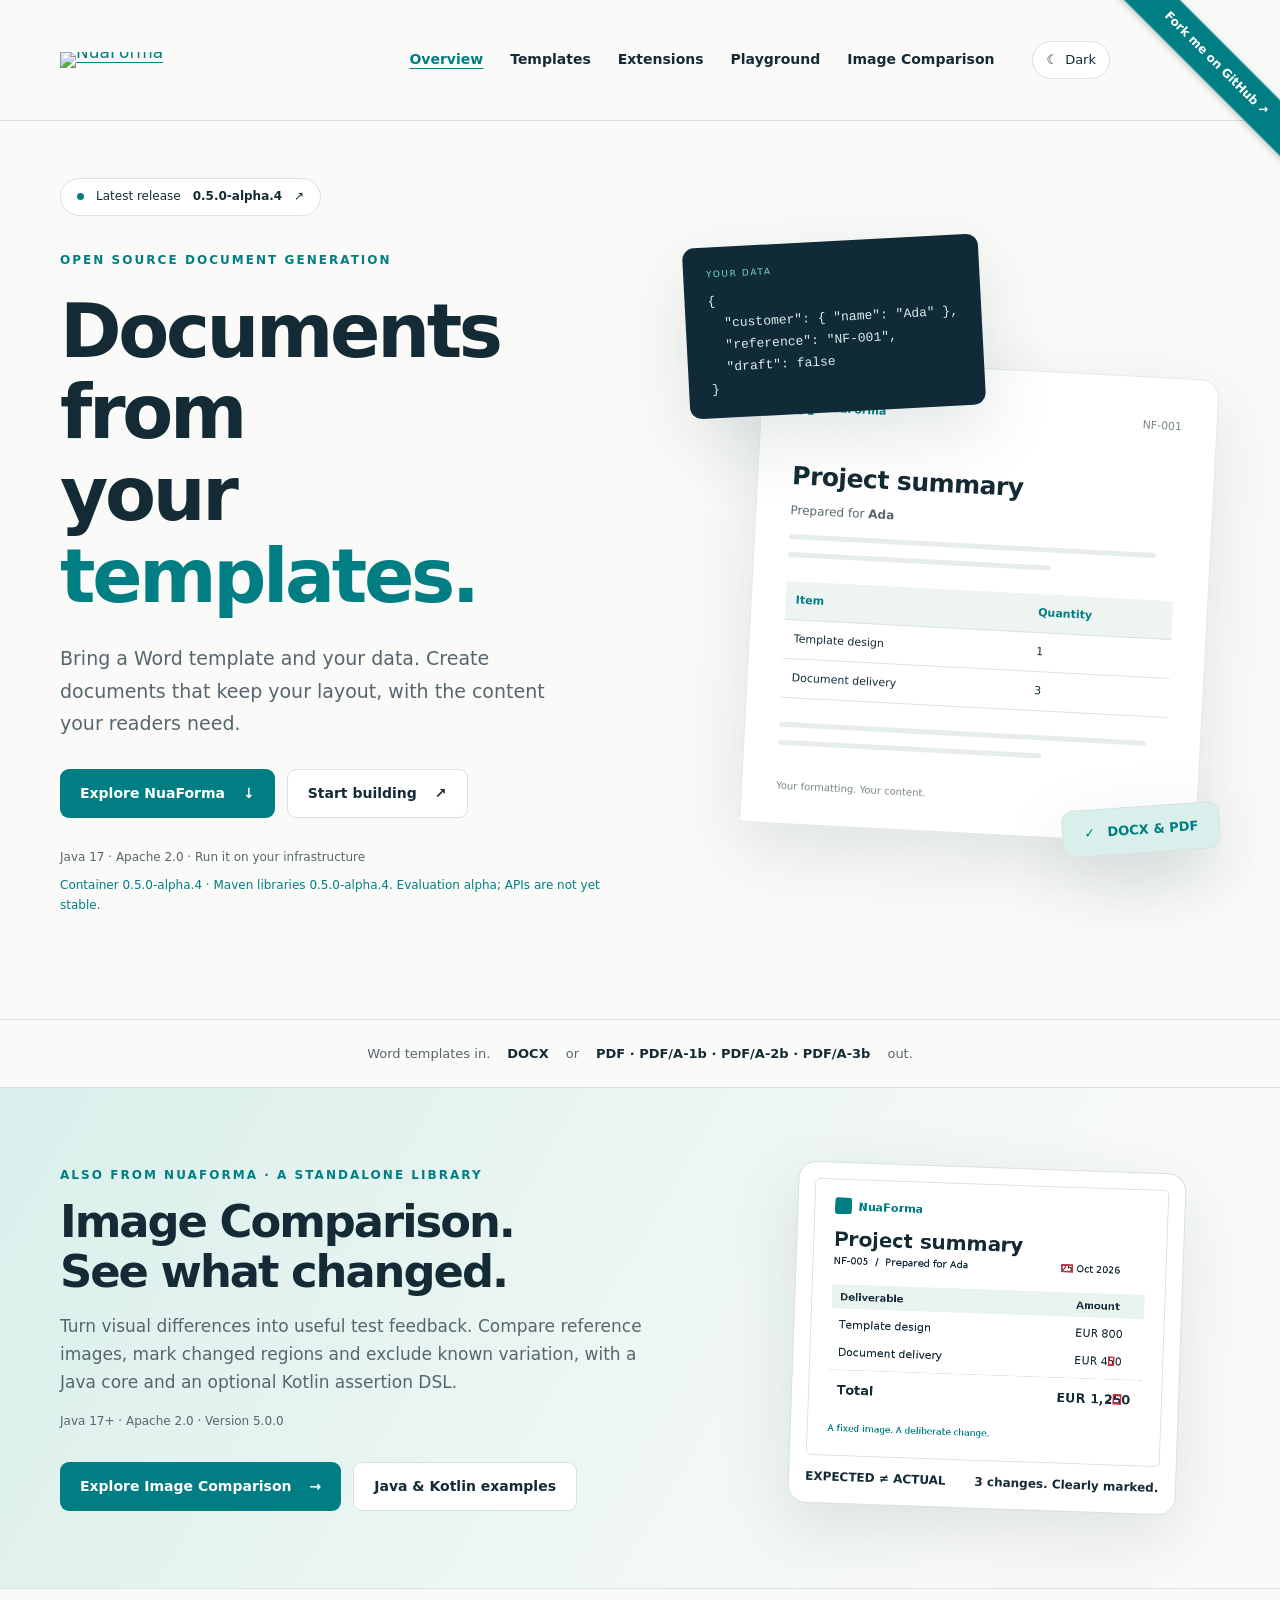
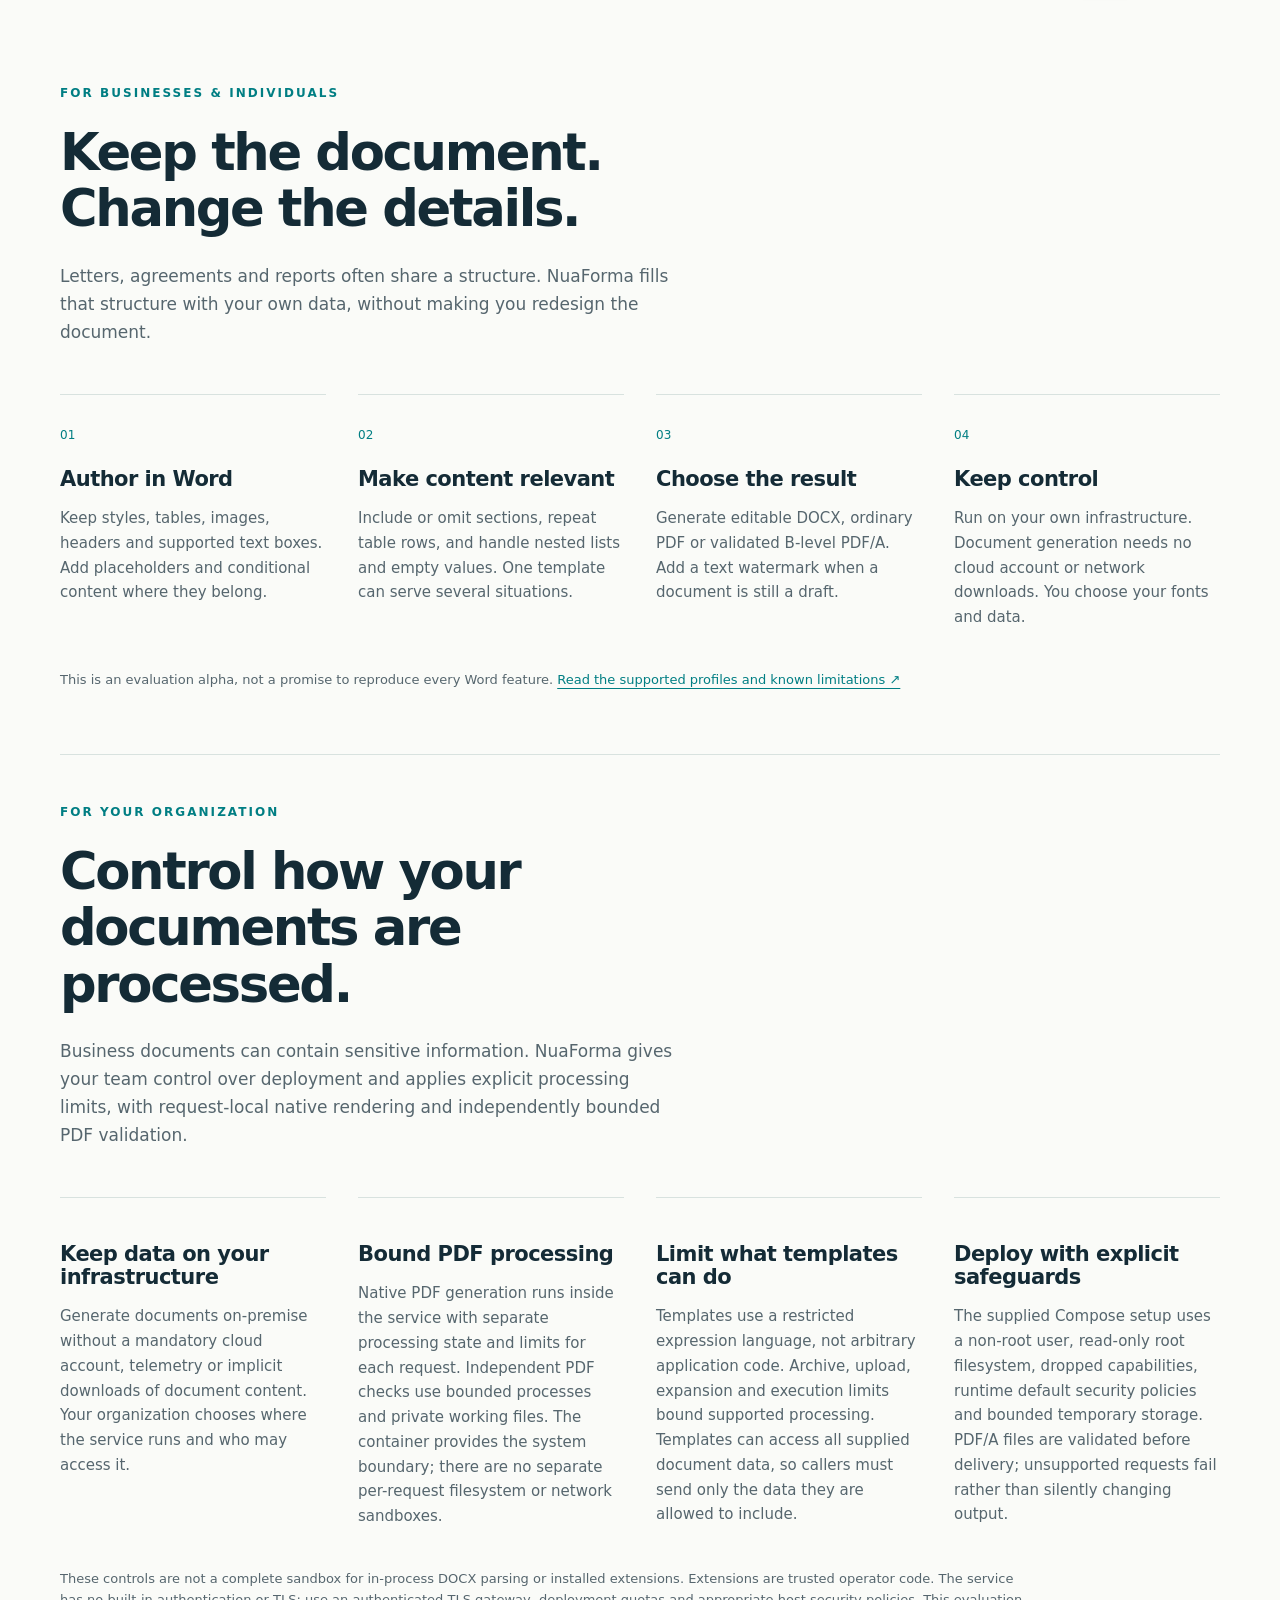
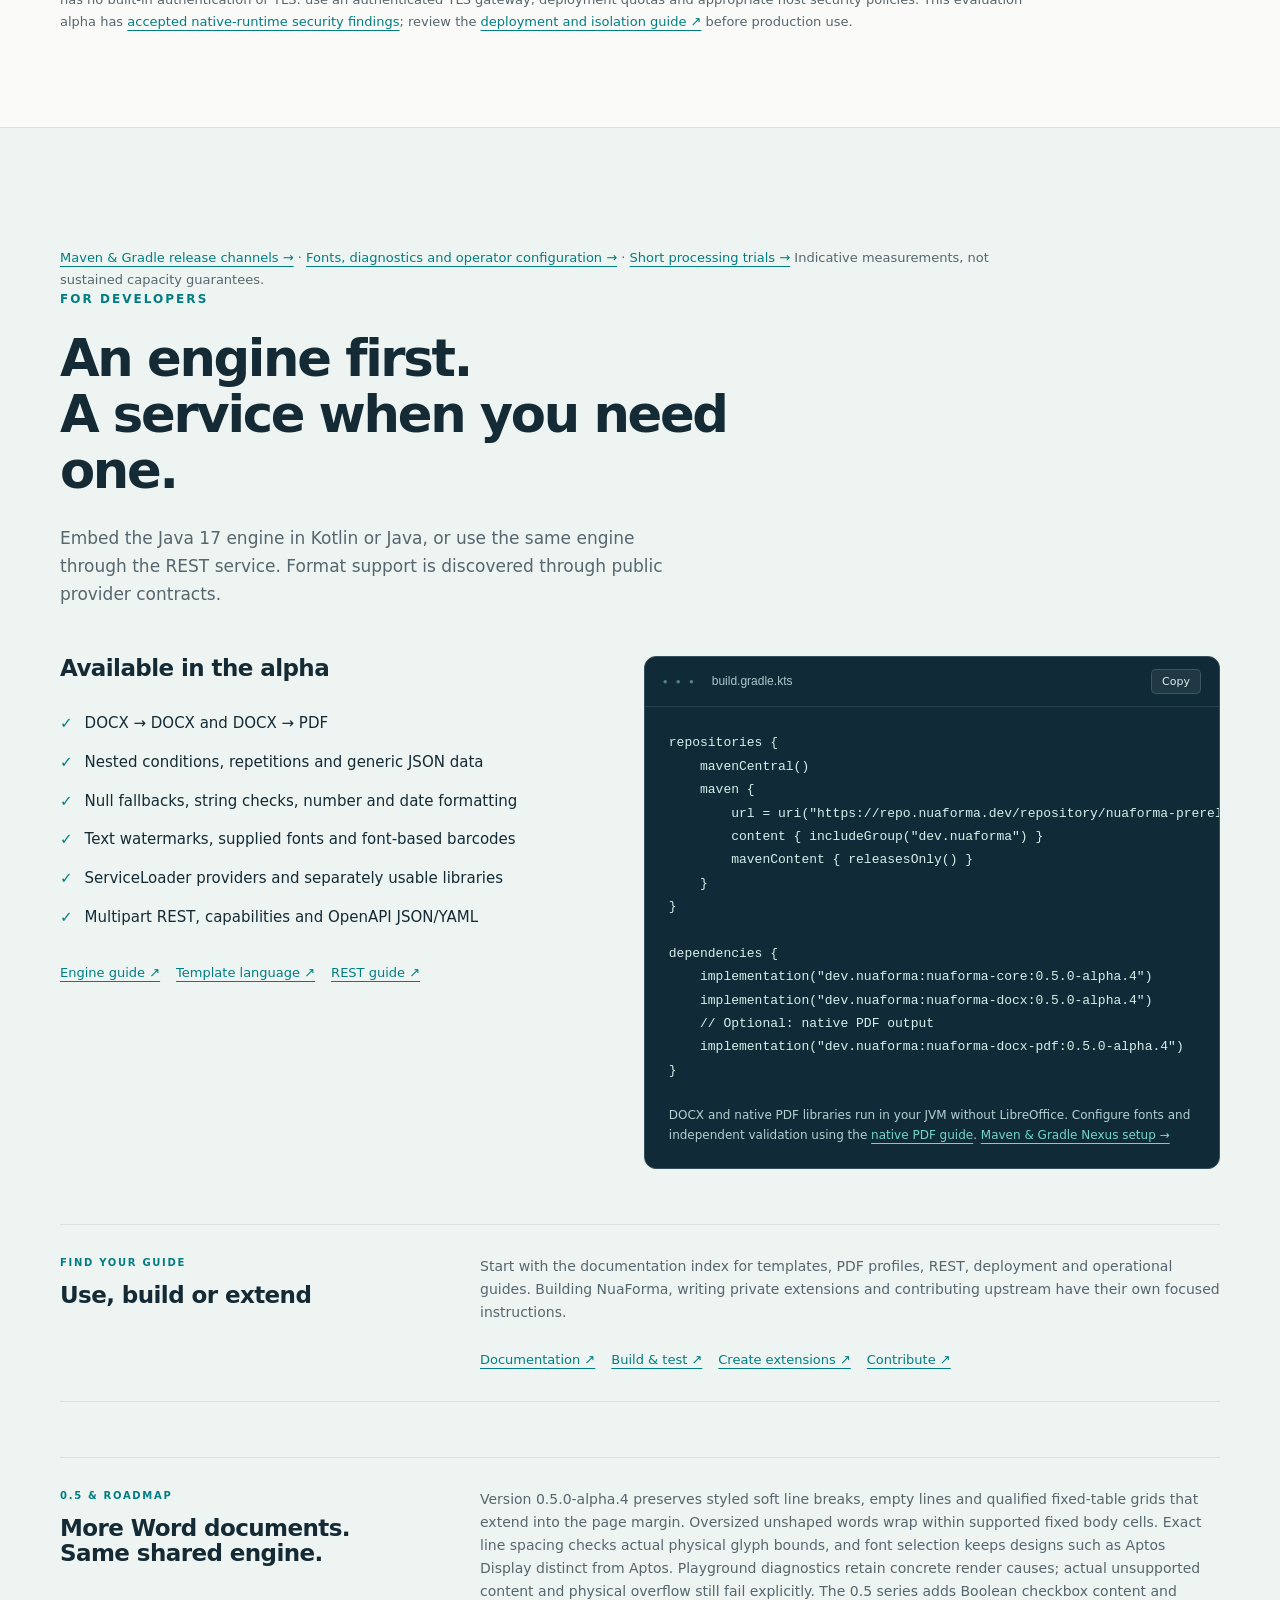
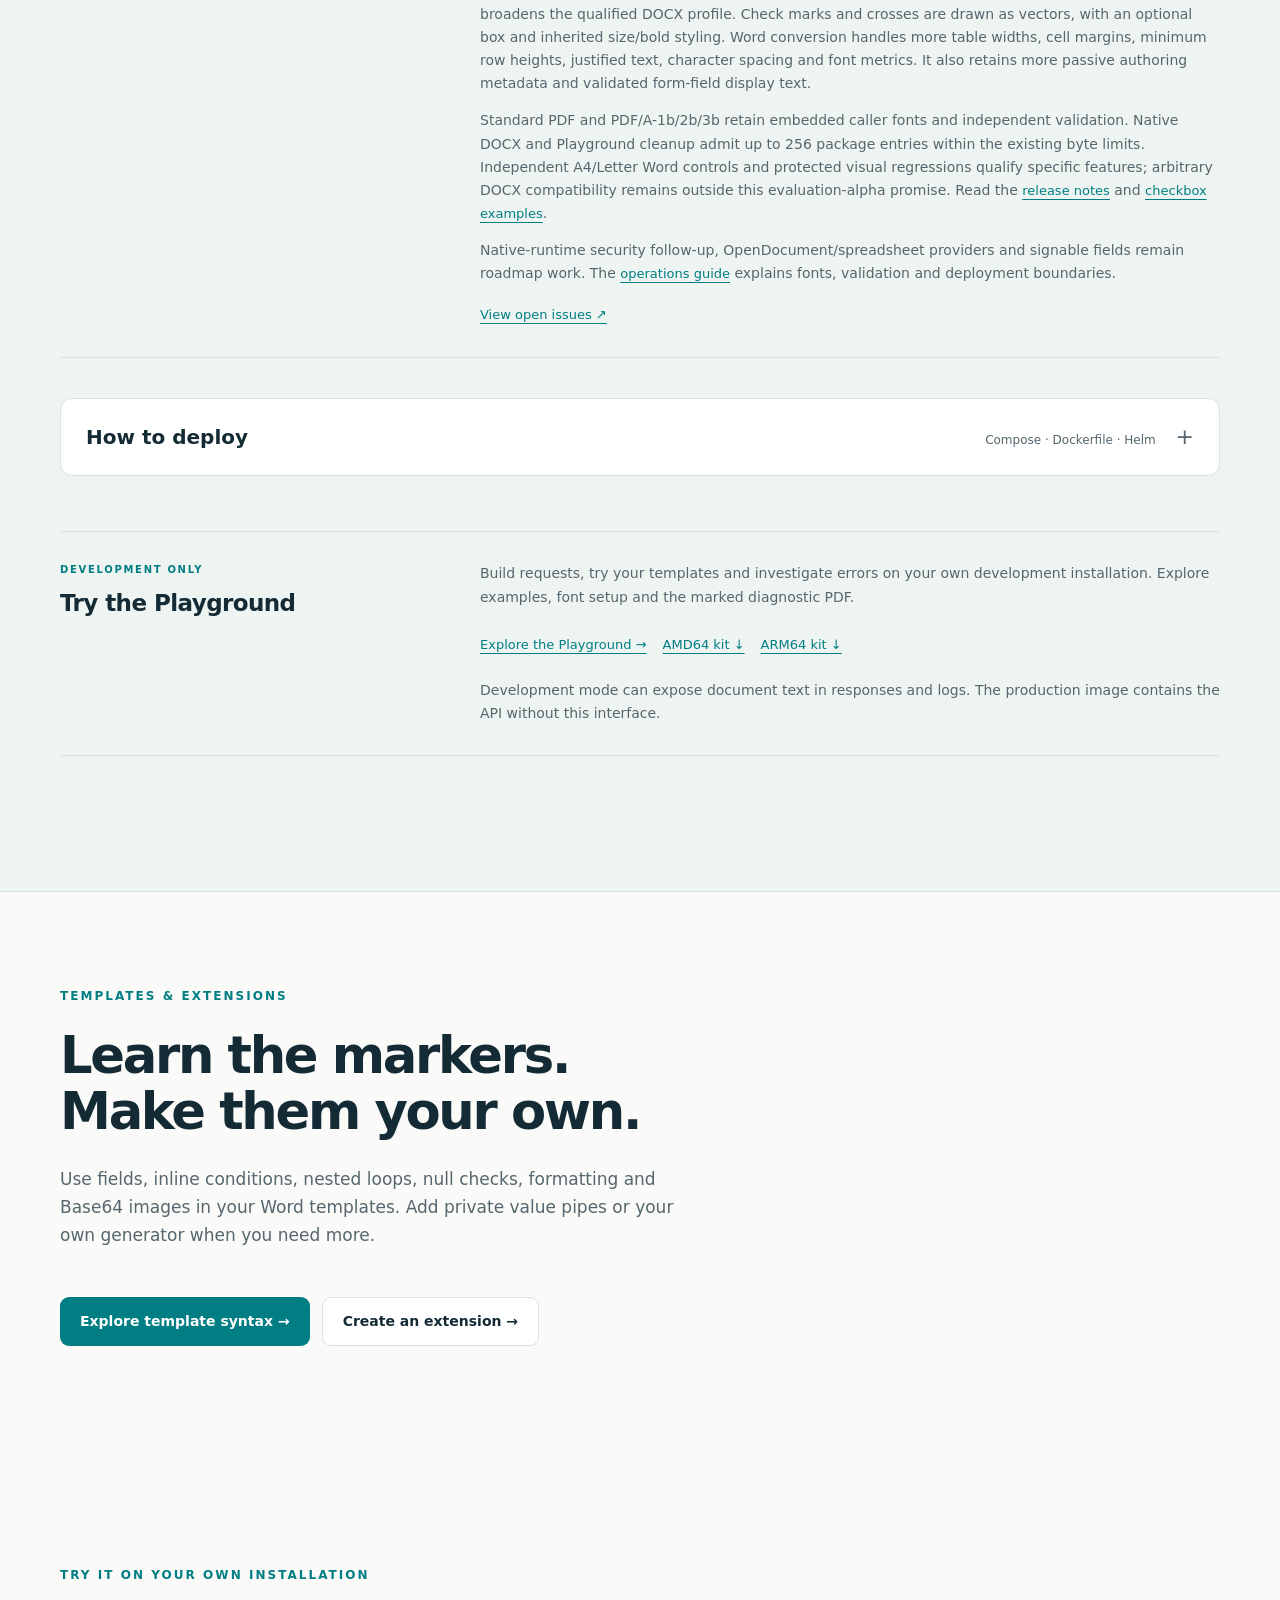
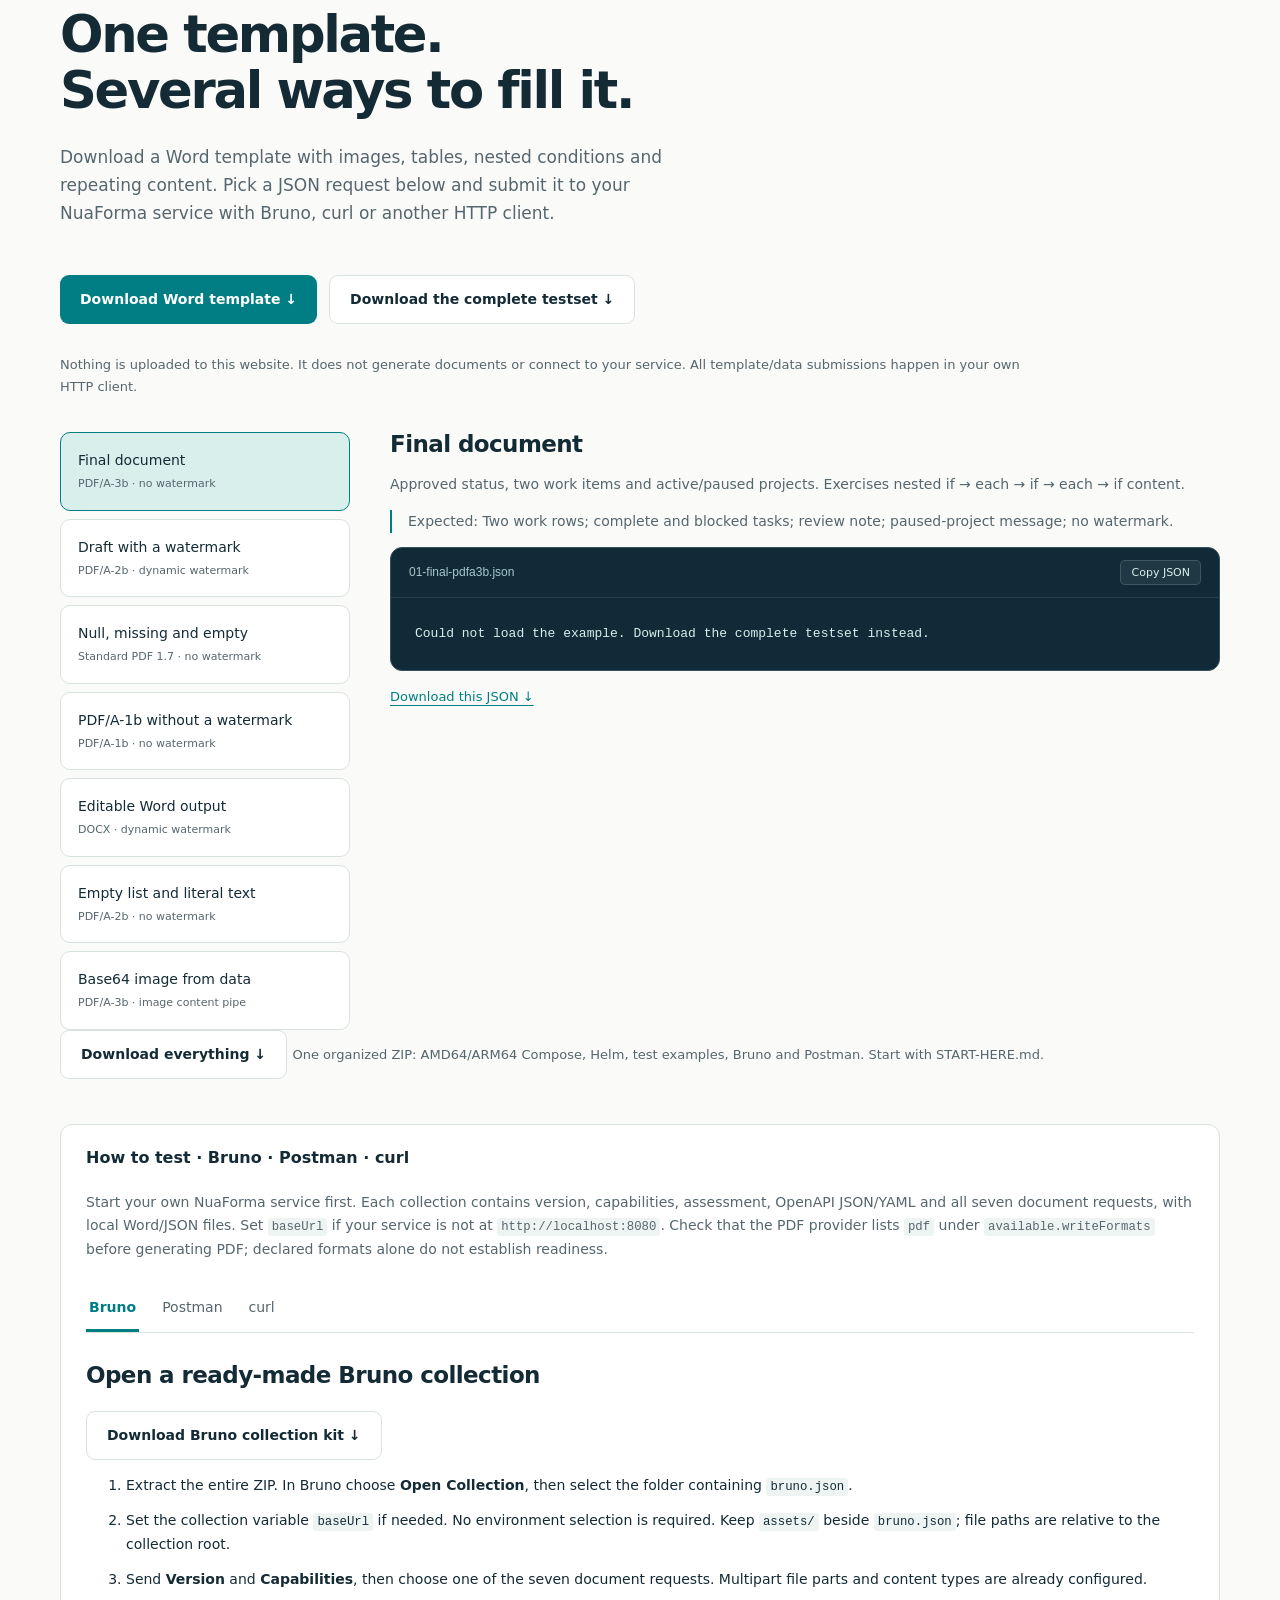
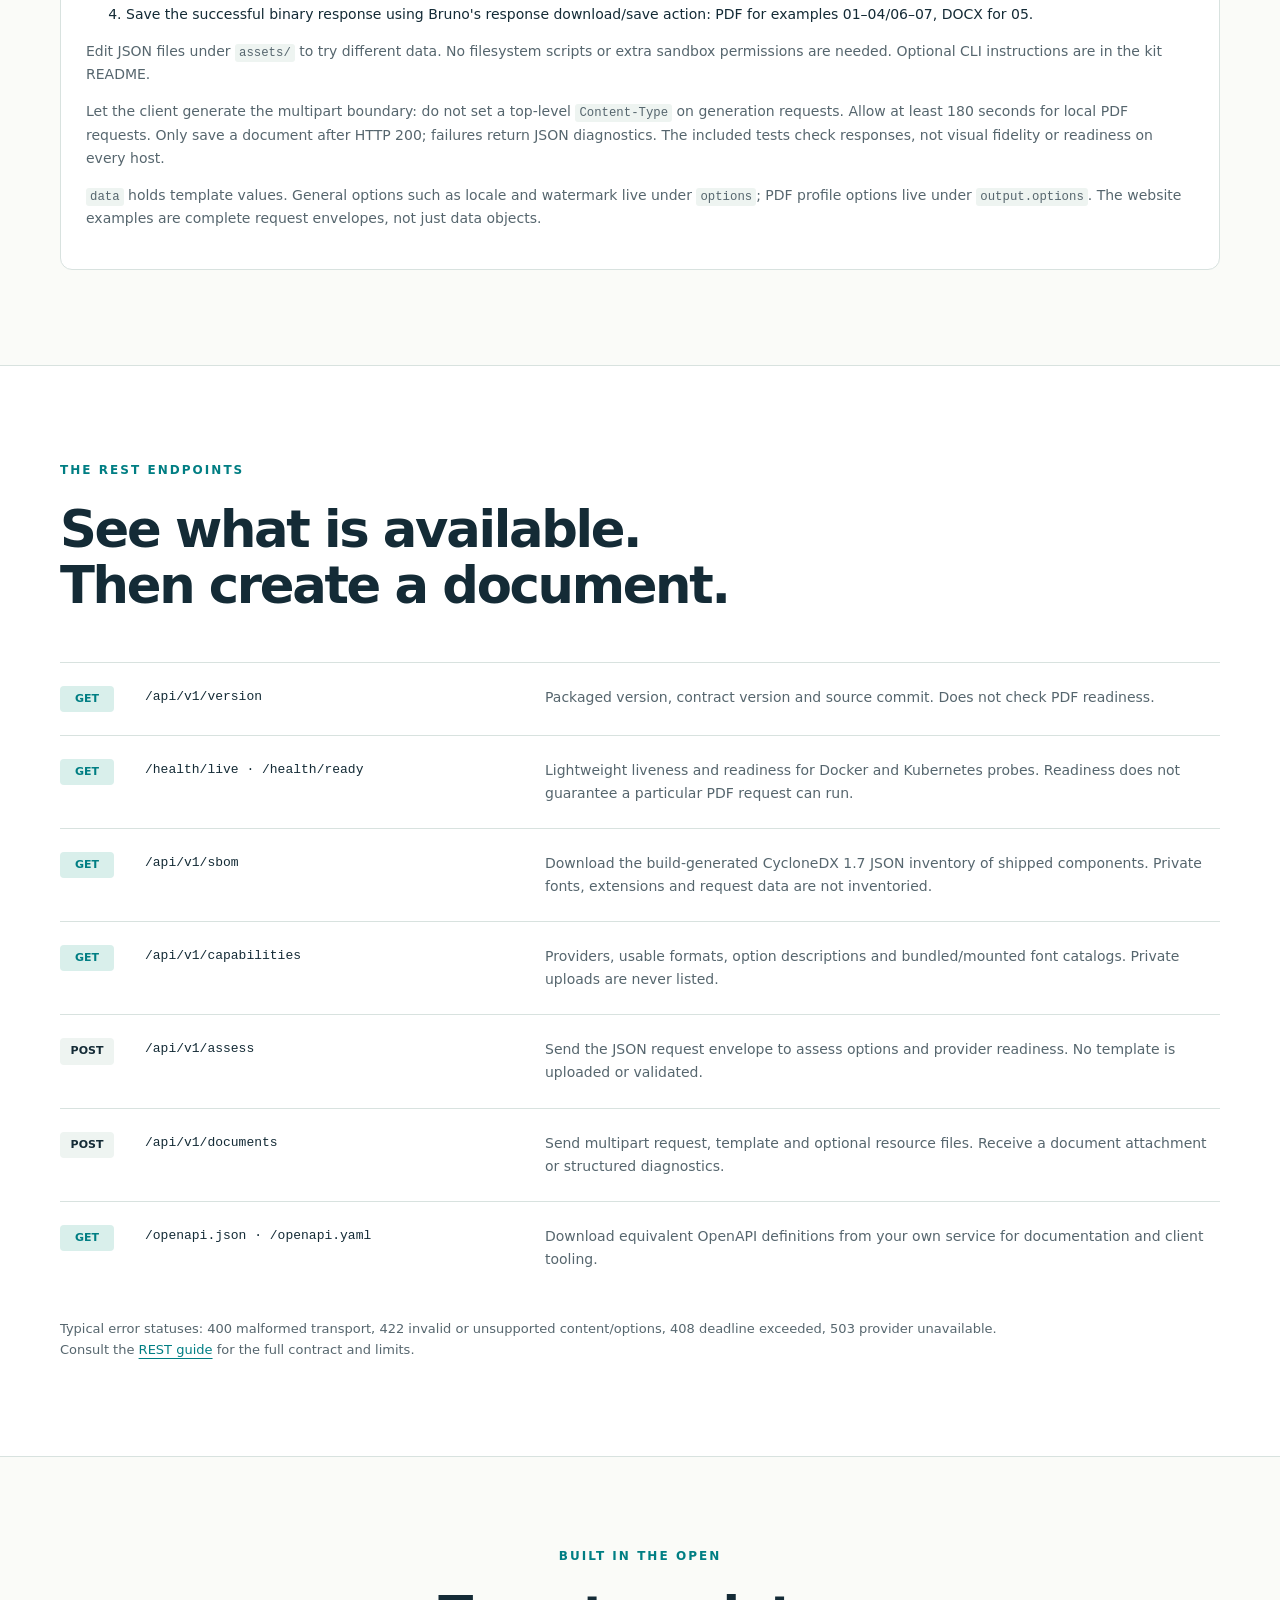
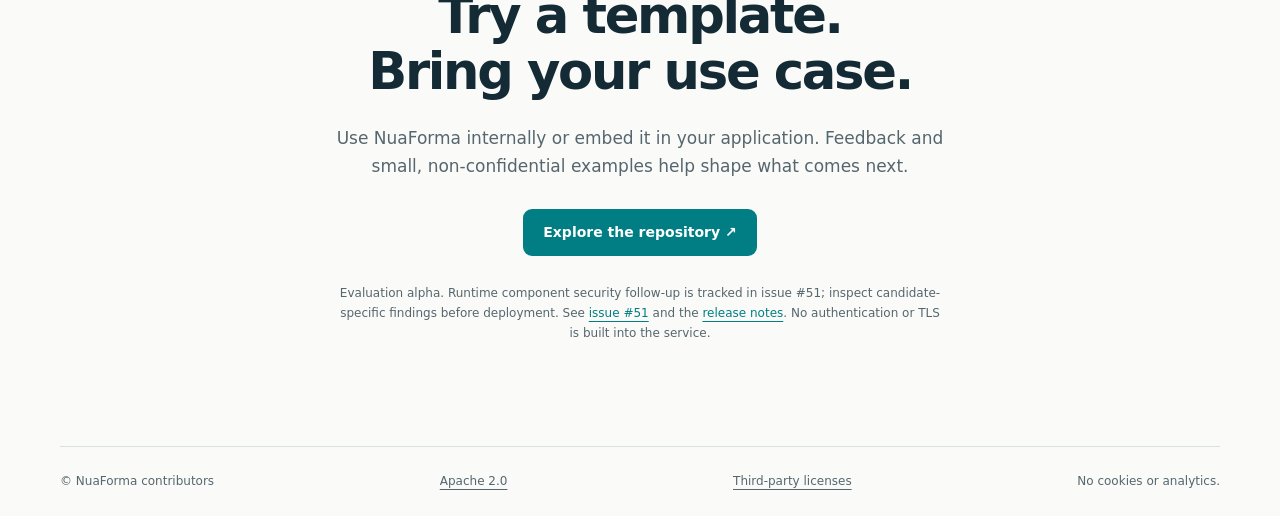
==== commit 913b5717: "docs(site): publish 0.5.0-alpha.4 layout and font guidance Bind the actual public release, native im" ====
--- a/site/index.html
+++ b/site/index.html
@@ -23,13 +23,13 @@
   <main id="main">
     <section class="hero wrap">
       <div class="hero-copy">
-        <a class="release-banner" id="release-link" href="https://github.com/NuaForma/NuaForma/releases/tag/v0.5.0-alpha.3"><span class="status-dot" aria-hidden="true"></span><span>Latest release</span><strong id="release-version">0.5.0-alpha.3</strong><span aria-hidden="true">↗</span></a>
+        <a class="release-banner" id="release-link" href="https://github.com/NuaForma/NuaForma/releases/tag/v0.5.0-alpha.4"><span class="status-dot" aria-hidden="true"></span><span>Latest release</span><strong id="release-version">0.5.0-alpha.4</strong><span aria-hidden="true">↗</span></a>
         <p class="eyebrow">OPEN SOURCE DOCUMENT GENERATION</p>
         <h1>Documents from<br>your <em>templates.</em></h1>
         <p class="lead">Bring a Word template and your data. Create documents that keep your layout, with the content your readers need.</p>
         <div class="actions"><a class="button primary" href="#everyone">Explore NuaForma <span aria-hidden="true">↓</span></a><a class="button secondary" href="#developers">Start building <span aria-hidden="true">↗</span></a></div>
         <p class="hero-note">Java 17 · Apache 2.0 · Run it on your infrastructure</p>
-        <p class="release-note" id="release-source">Container 0.5.0-alpha.3 · Maven libraries 0.5.0-alpha.3. Evaluation alpha; APIs are not yet stable.</p>
+        <p class="release-note" id="release-source">Container 0.5.0-alpha.4 · Maven libraries 0.5.0-alpha.4. Evaluation alpha; APIs are not yet stable.</p>
       </div>
       <div class="document-scene" aria-label="Illustration of a template filled with structured data">
         <div class="data-note"><span class="code-label">YOUR DATA</span><pre><code>{
@@ -80,24 +80,24 @@
 }
 
 dependencies {
-    implementation("dev.nuaforma:nuaforma-core:0.5.0-alpha.3")
-    implementation("dev.nuaforma:nuaforma-docx:0.5.0-alpha.3")
+    implementation("dev.nuaforma:nuaforma-core:0.5.0-alpha.4")
+    implementation("dev.nuaforma:nuaforma-docx:0.5.0-alpha.4")
     // Optional: native PDF output
-    implementation("dev.nuaforma:nuaforma-docx-pdf:0.5.0-alpha.3")
+    implementation("dev.nuaforma:nuaforma-docx-pdf:0.5.0-alpha.4")
 }</code></pre><p>DOCX and native PDF libraries run in your JVM without LibreOffice. Configure fonts and independent validation using the <a href="https://github.com/NuaForma/NuaForma/blob/main/nuaforma-docx-pdf/README.md">native PDF guide</a>. <a href="repositories.html">Maven &amp; Gradle Nexus setup →</a></p></div>
       </div>
       <div class="roadmap" id="documentation"><div><p class="eyebrow">FIND YOUR GUIDE</p><h3>Use, build or extend</h3></div><div><p>Start with the documentation index for templates, PDF profiles, REST, deployment and operational guides. Building NuaForma, writing private extensions and contributing upstream have their own focused instructions.</p><div class="link-row"><a href="https://github.com/NuaForma/NuaForma/blob/main/docs/README.md">Documentation ↗</a><a href="https://github.com/NuaForma/NuaForma/blob/main/docs/development.md">Build &amp; test ↗</a><a href="https://github.com/NuaForma/NuaForma/blob/main/docs/extensions.md">Create extensions ↗</a><a href="https://github.com/NuaForma/NuaForma/blob/main/CONTRIBUTING.md">Contribute ↗</a></div></div></div>
-      <div class="roadmap"><div><p class="eyebrow">0.5 &amp; ROADMAP</p><h3>More Word documents.<br>Same shared engine.</h3></div><div><p>Version 0.5.0-alpha.3 makes native PDF render failures actionable in the Playground: the Cause line and correlated development logs identify the concrete failure code and recognized explanation, including PDF/A-3b. Production remains restricted and missing-family/variant diagnostics are retained. The 0.5 series adds Boolean checkbox content and broadens the qualified DOCX profile. Check marks and crosses are drawn as vectors, with an optional box and inherited size/bold styling. Word conversion handles more table widths, cell margins, minimum row heights, justified text, character spacing and font metrics. It also retains more passive authoring metadata and validated form-field display text.</p><p>Standard PDF and PDF/A-1b/2b/3b retain embedded caller fonts and independent validation. Native DOCX and Playground cleanup admit up to 256 package entries within the existing byte limits. Independent A4/Letter Word controls and protected visual regressions qualify specific features; arbitrary DOCX compatibility remains outside this evaluation-alpha promise. Read the <a href="https://github.com/NuaForma/NuaForma/releases/tag/v0.5.0-alpha.3">release notes</a> and <a href="templates.html">checkbox examples</a>.</p><p>Native-runtime security follow-up, OpenDocument/spreadsheet providers and signable fields remain roadmap work. The <a href="operations.html">operations guide</a> explains fonts, validation and deployment boundaries.</p><a href="https://github.com/NuaForma/NuaForma/issues">View open issues ↗</a></div></div>
+      <div class="roadmap"><div><p class="eyebrow">0.5 &amp; ROADMAP</p><h3>More Word documents.<br>Same shared engine.</h3></div><div><p>Version 0.5.0-alpha.4 preserves styled soft line breaks, empty lines and qualified fixed-table grids that extend into the page margin. Oversized unshaped words wrap within supported fixed body cells. Exact line spacing checks actual physical glyph bounds, and font selection keeps designs such as Aptos Display distinct from Aptos. Playground diagnostics retain concrete render causes; actual unsupported content and physical overflow still fail explicitly. The 0.5 series adds Boolean checkbox content and broadens the qualified DOCX profile. Check marks and crosses are drawn as vectors, with an optional box and inherited size/bold styling. Word conversion handles more table widths, cell margins, minimum row heights, justified text, character spacing and font metrics. It also retains more passive authoring metadata and validated form-field display text.</p><p>Standard PDF and PDF/A-1b/2b/3b retain embedded caller fonts and independent validation. Native DOCX and Playground cleanup admit up to 256 package entries within the existing byte limits. Independent A4/Letter Word controls and protected visual regressions qualify specific features; arbitrary DOCX compatibility remains outside this evaluation-alpha promise. Read the <a href="https://github.com/NuaForma/NuaForma/releases/tag/v0.5.0-alpha.4">release notes</a> and <a href="templates.html">checkbox examples</a>.</p><p>Native-runtime security follow-up, OpenDocument/spreadsheet providers and signable fields remain roadmap work. The <a href="operations.html">operations guide</a> explains fonts, validation and deployment boundaries.</p><a href="https://github.com/NuaForma/NuaForma/issues">View open issues ↗</a></div></div>
       <details class="deploy" id="deploy"><summary><span>How to deploy</span><span class="summary-hint">Compose · Dockerfile · Helm <span aria-hidden="true">+</span></span></summary>
         <div class="deploy-content"><p>Choose the native Linux/amd64 or Linux/arm64 container. Keep it private behind an authenticated TLS gateway for remote access. Preserve non-root execution, a read-only filesystem, bounded temporary storage and runtime default security policies.</p>
           <div class="tabs" role="tablist" aria-label="Deployment method"><button id="tab-compose" role="tab" aria-selected="true" aria-controls="panel-compose" tabindex="0">Docker Compose</button><button id="tab-docker" role="tab" aria-selected="false" aria-controls="panel-docker" tabindex="-1">Dockerfile</button><button id="tab-helm" role="tab" aria-selected="false" aria-controls="panel-helm" tabindex="-1">Helm chart</button></div>
-          <section id="panel-docker" role="tabpanel" aria-labelledby="tab-docker" hidden><h3>Docker on your infrastructure</h3><p>The example Dockerfile uses the published runtime unchanged. Fonts are mounted at startup, not baked into the image.</p><div class="code-window"><div class="code-window-bar"><span>Dockerfile</span><button class="copy" data-copy="docker-code" type="button">Copy</button></div><pre><code id="docker-code">FROM ghcr.io/nuaforma/nuaforma:0.5.0-alpha.3
+          <section id="panel-docker" role="tabpanel" aria-labelledby="tab-docker" hidden><h3>Docker on your infrastructure</h3><p>The example Dockerfile uses the published runtime unchanged. Fonts are mounted at startup, not baked into the image.</p><div class="code-window"><div class="code-window-bar"><span>Dockerfile</span><button class="copy" data-copy="docker-code" type="button">Copy</button></div><pre><code id="docker-code">FROM ghcr.io/nuaforma/nuaforma:0.5.0-alpha.4
 # Keep the image entrypoint and non-root user.
 # Supply your fonts through a read-only runtime mount.</code></pre></div><p>Download the deployment kit, create <code>custom-fonts</code> and <code>extensions</code> directories, then run:</p><div class="code-window"><div class="code-window-bar"><span>Terminal</span><button class="copy" data-copy="docker-run" type="button">Copy</button></div><pre><code id="docker-run">docker compose up -d
 curl --fail http://127.0.0.1:8080/api/v1/capabilities</code></pre></div><p>The included Compose file applies the reviewed isolation settings and mounts <code>./custom-fonts:/opt/nuaforma/custom-fonts:ro</code>. Add standalone TTF/OTF faces you have rights to use, then restart. Inspect the font catalog in capabilities; names alone do not guarantee glyph coverage or embedding permission.</p><a class="button secondary" href="downloads/docker-kit.zip" download>Download Docker deployment kit ↓</a></section>
           <section id="panel-compose" role="tabpanel" aria-labelledby="tab-compose"><h3>Run with Docker Compose</h3><p>Choose AMD64 for Intel/AMD hosts or ARM64 for Apple Silicon and other ARM64 hosts. No custom image build, seccomp.json or AppArmor profile installation is required. Keep runtime default policies and supplied limits.</p><div class="tabs architecture-tabs" role="tablist" aria-label="Compose architecture"><button id="tab-compose-amd64" role="tab" aria-selected="true" aria-controls="panel-compose-amd64" tabindex="0">AMD64 · Intel / AMD</button><button id="tab-compose-arm64" role="tab" aria-selected="false" aria-controls="panel-compose-arm64" tabindex="-1">ARM64 · Apple Silicon</button></div><section id="panel-compose-amd64" role="tabpanel" aria-labelledby="tab-compose-amd64"><div class="code-window"><div class="code-window-bar"><span>compose.yaml</span><button class="copy" data-copy="compose-code" type="button">Copy</button></div><pre><code id="compose-code">services:
   nuaforma:
-    image: ghcr.io/nuaforma/nuaforma:0.5.0-alpha.3
+    image: ghcr.io/nuaforma/nuaforma:0.5.0-alpha.4
     platform: linux/amd64
     init: true
     user: "1000:1000"
@@ -121,7 +121,7 @@
       - ${NUAFORMA_EXTENSIONS_DIR:-./extensions}:/opt/nuaforma/extensions:ro
     stop_grace_period: 15s</code></pre></div><div class="kit-actions"><a class="button secondary" href="downloads/docker-kit.zip" download="docker-kit.zip" data-download-status="docker-kit-status">Download complete AMD64 kit ↓</a><a class="button secondary" href="downloads/docker/compose.yaml" download="compose.yaml">Download compose.yaml ↓</a></div></section><section id="panel-compose-arm64" role="tabpanel" aria-labelledby="tab-compose-arm64" hidden><p>The ARM64 kit uses the native engine and the same default container safeguards, fonts and extension mounts.</p><div class="code-window"><div class="code-window-bar"><span>compose.yaml · ARM64</span><button class="copy" data-copy="compose-arm64-code" type="button">Copy</button></div><pre><code id="compose-arm64-code">services:
   nuaforma:
-    image: ghcr.io/nuaforma/nuaforma:0.5.0-alpha.3
+    image: ghcr.io/nuaforma/nuaforma:0.5.0-alpha.4
     platform: linux/arm64
     init: true
     user: "1000:1000"
@@ -202,7 +202,7 @@
       <article><span class="method post">POST</span><code>/api/v1/documents</code><p>Send multipart request, template and optional resource files. Receive a document attachment or structured diagnostics.</p></article>
       <article><span class="method">GET</span><code>/openapi.json · /openapi.yaml</code><p>Download equivalent OpenAPI definitions from your own service for documentation and client tooling.</p></article>
     </div><p class="plain-note">Typical error statuses: 400 malformed transport, 422 invalid or unsupported content/options, 408 deadline exceeded, 503 provider unavailable. Consult the <a href="https://github.com/NuaForma/NuaForma/tree/main/nuaforma-server">REST guide</a> for the full contract and limits.</p></div></section>
-    <section class="closing wrap"><p class="eyebrow">BUILT IN THE OPEN</p><h2>Try a template.<br>Bring your use case.</h2><p>Use NuaForma internally or embed it in your application. Feedback and small, non-confidential examples help shape what comes next.</p><a class="button primary" href="https://github.com/NuaForma/NuaForma">Explore the repository ↗</a><p class="alpha-warning">Evaluation alpha. Runtime component security follow-up is tracked in issue #51; inspect candidate-specific findings before deployment. See <a href="https://github.com/NuaForma/NuaForma/issues/51">issue #51</a> and the <a href="https://github.com/NuaForma/NuaForma/releases/tag/v0.5.0-alpha.3">release notes</a>. No authentication or TLS is built into the service.</p></section>
+    <section class="closing wrap"><p class="eyebrow">BUILT IN THE OPEN</p><h2>Try a template.<br>Bring your use case.</h2><p>Use NuaForma internally or embed it in your application. Feedback and small, non-confidential examples help shape what comes next.</p><a class="button primary" href="https://github.com/NuaForma/NuaForma">Explore the repository ↗</a><p class="alpha-warning">Evaluation alpha. Runtime component security follow-up is tracked in issue #51; inspect candidate-specific findings before deployment. See <a href="https://github.com/NuaForma/NuaForma/issues/51">issue #51</a> and the <a href="https://github.com/NuaForma/NuaForma/releases/tag/v0.5.0-alpha.4">release notes</a>. No authentication or TLS is built into the service.</p></section>
   </main>
   <footer class="wrap"><span>© NuaForma contributors</span><a href="https://github.com/NuaForma/NuaForma/blob/main/LICENSE">Apache 2.0</a><a href="https://github.com/NuaForma/NuaForma/blob/main/THIRD_PARTY.md">Third-party licenses</a><span>No cookies or analytics.</span></footer>
   <div class="sr-only" id="copy-status" role="status" aria-live="polite"></div>
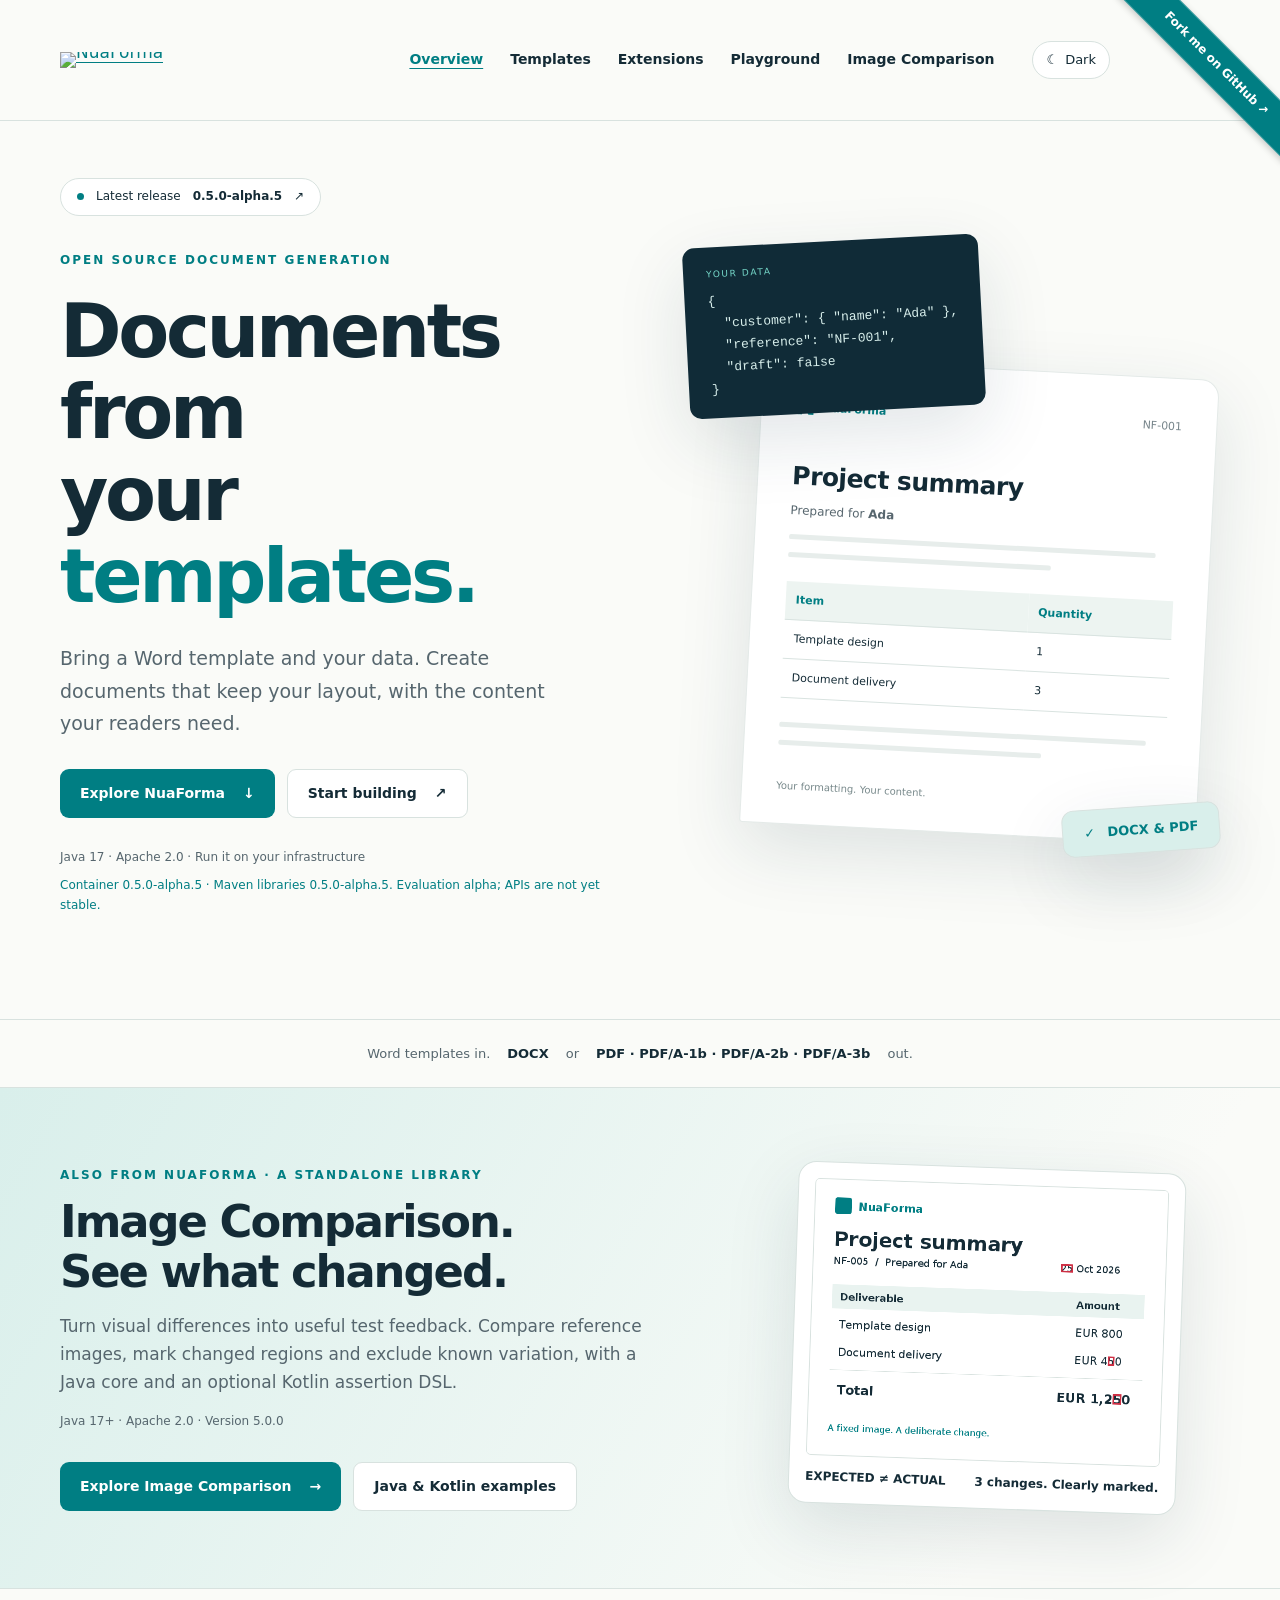
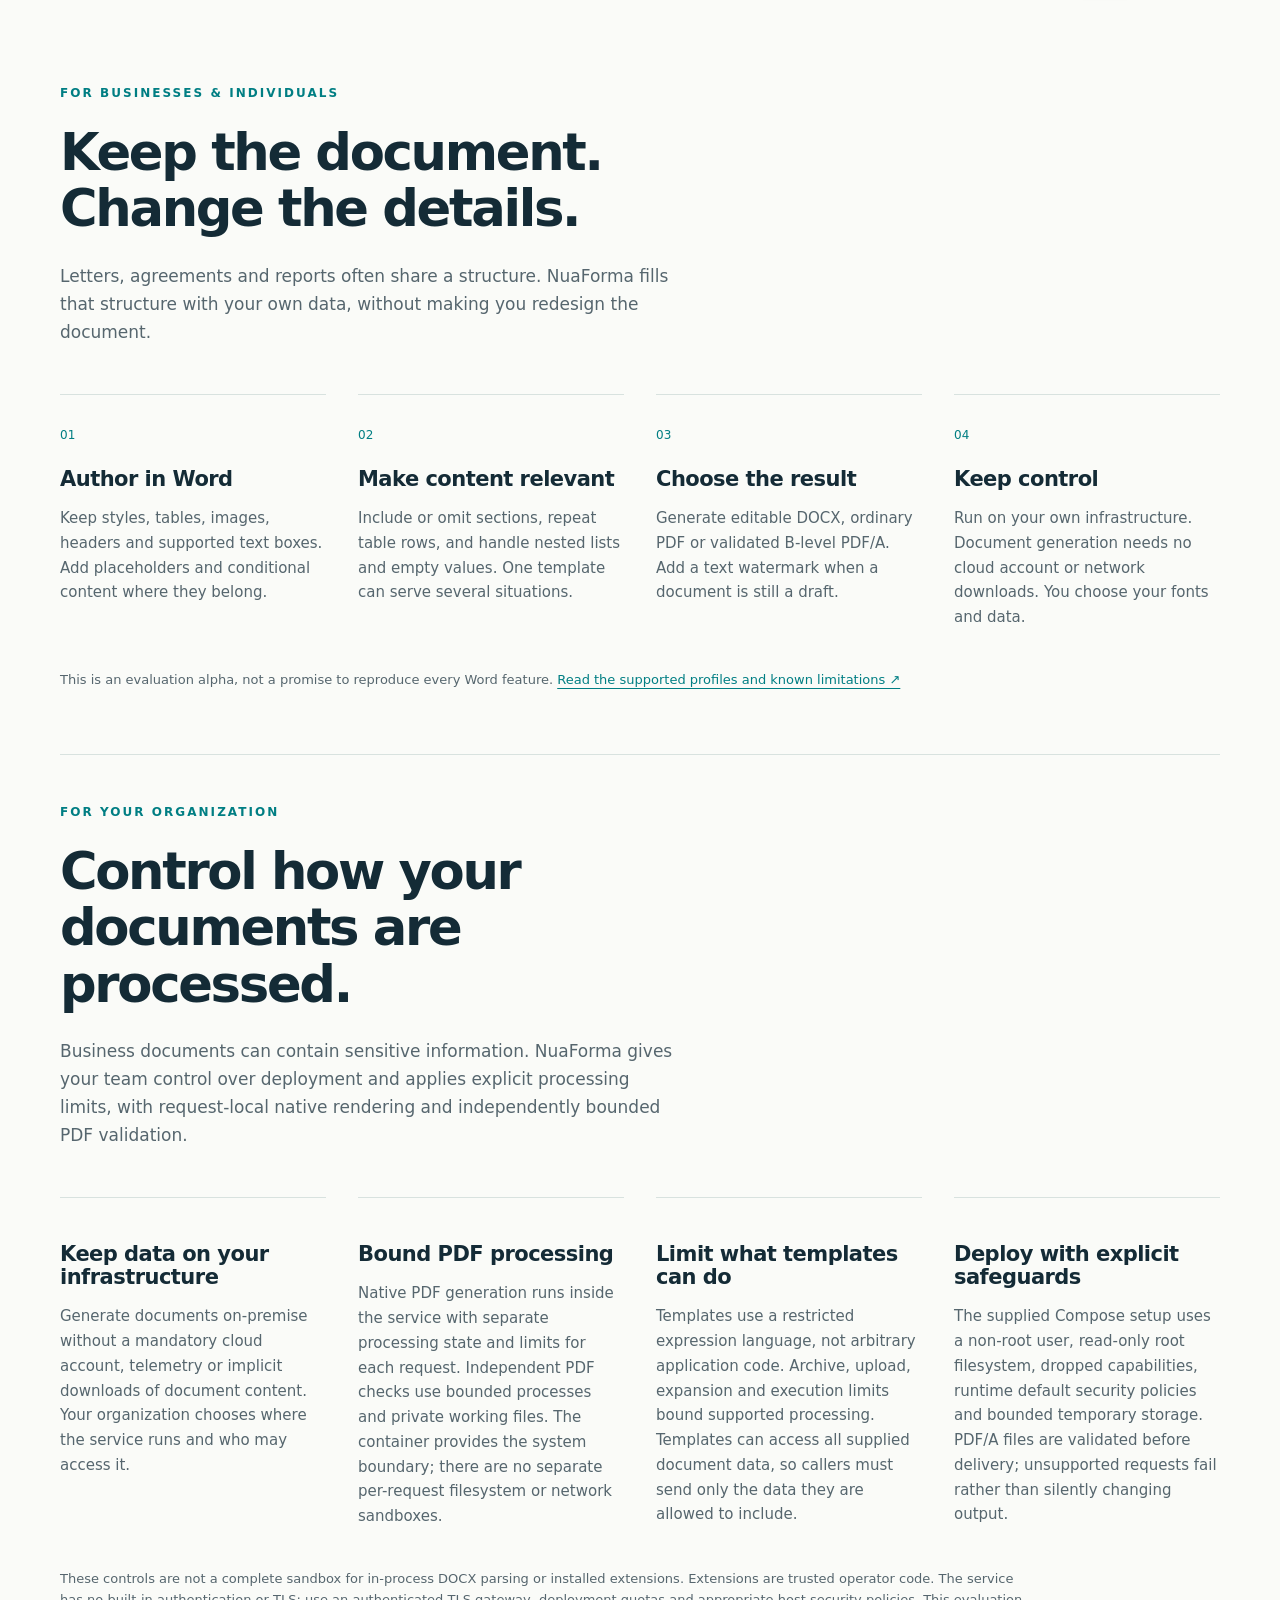
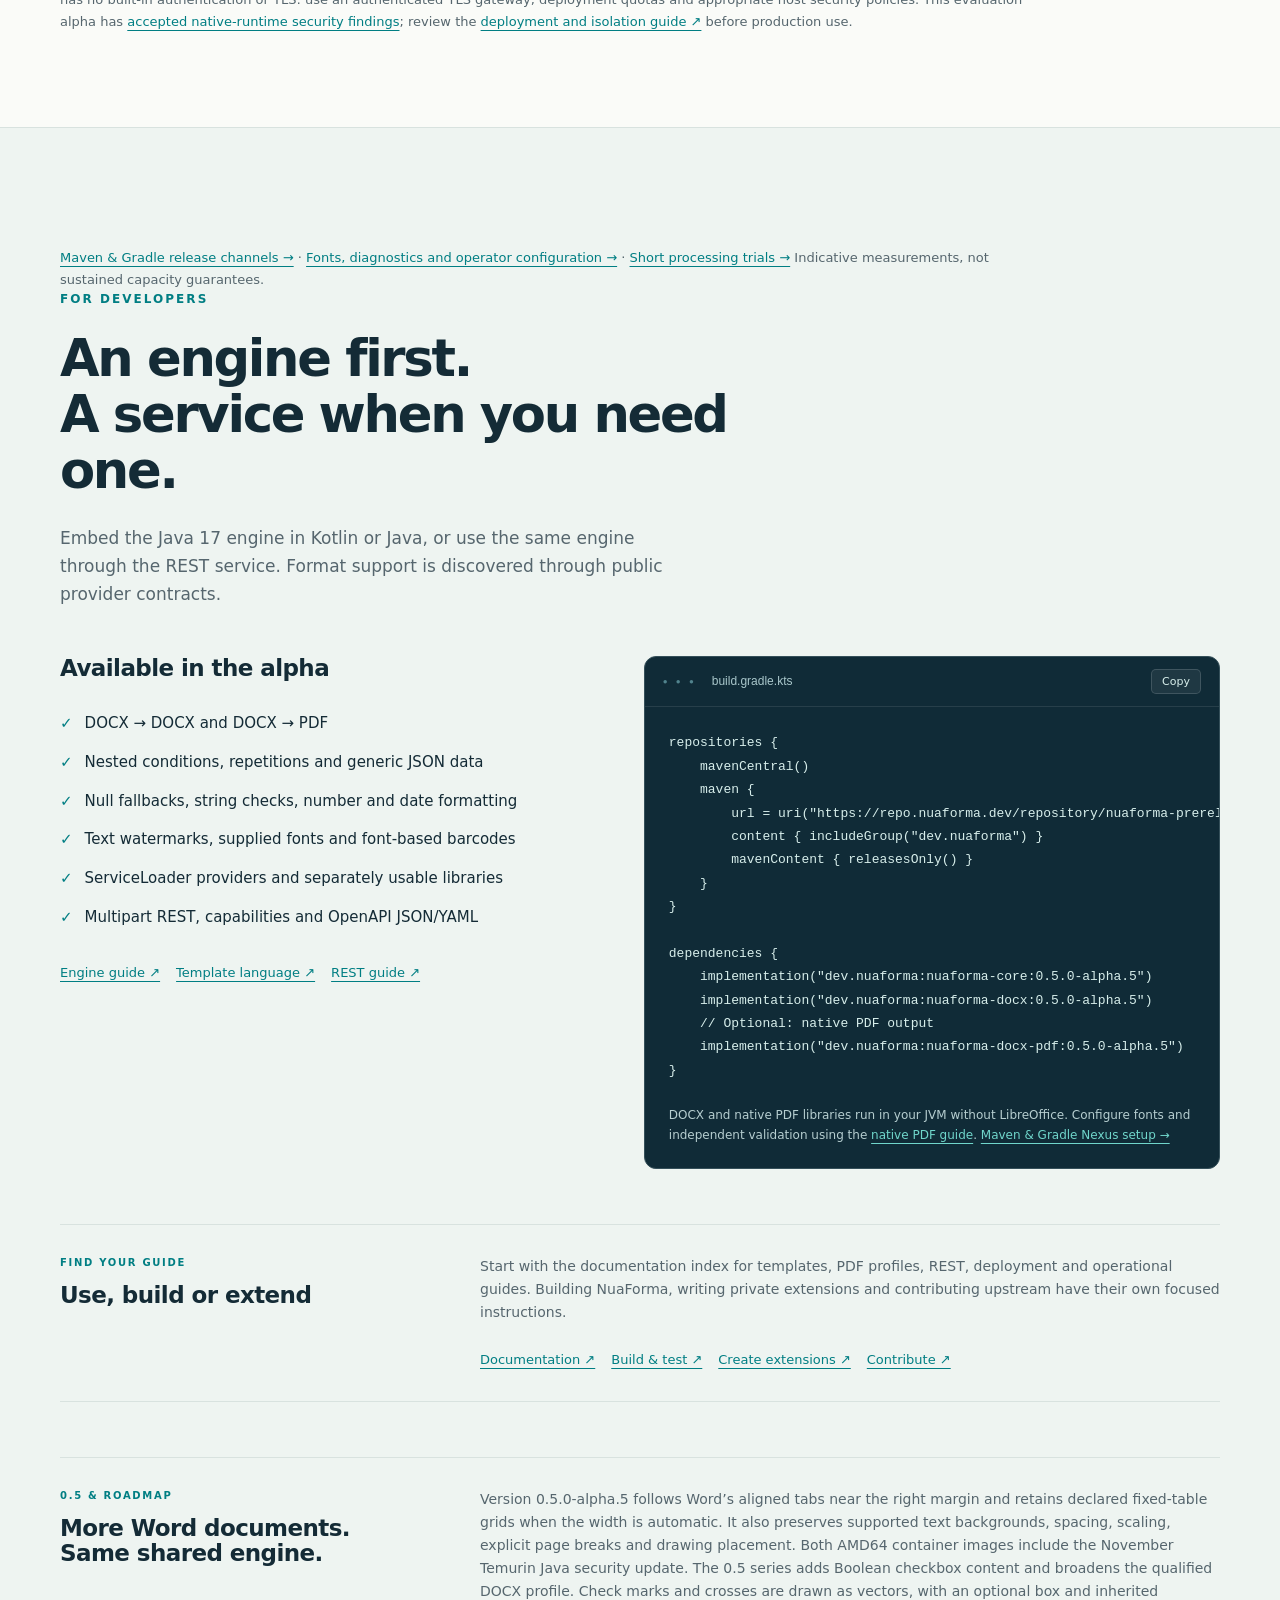
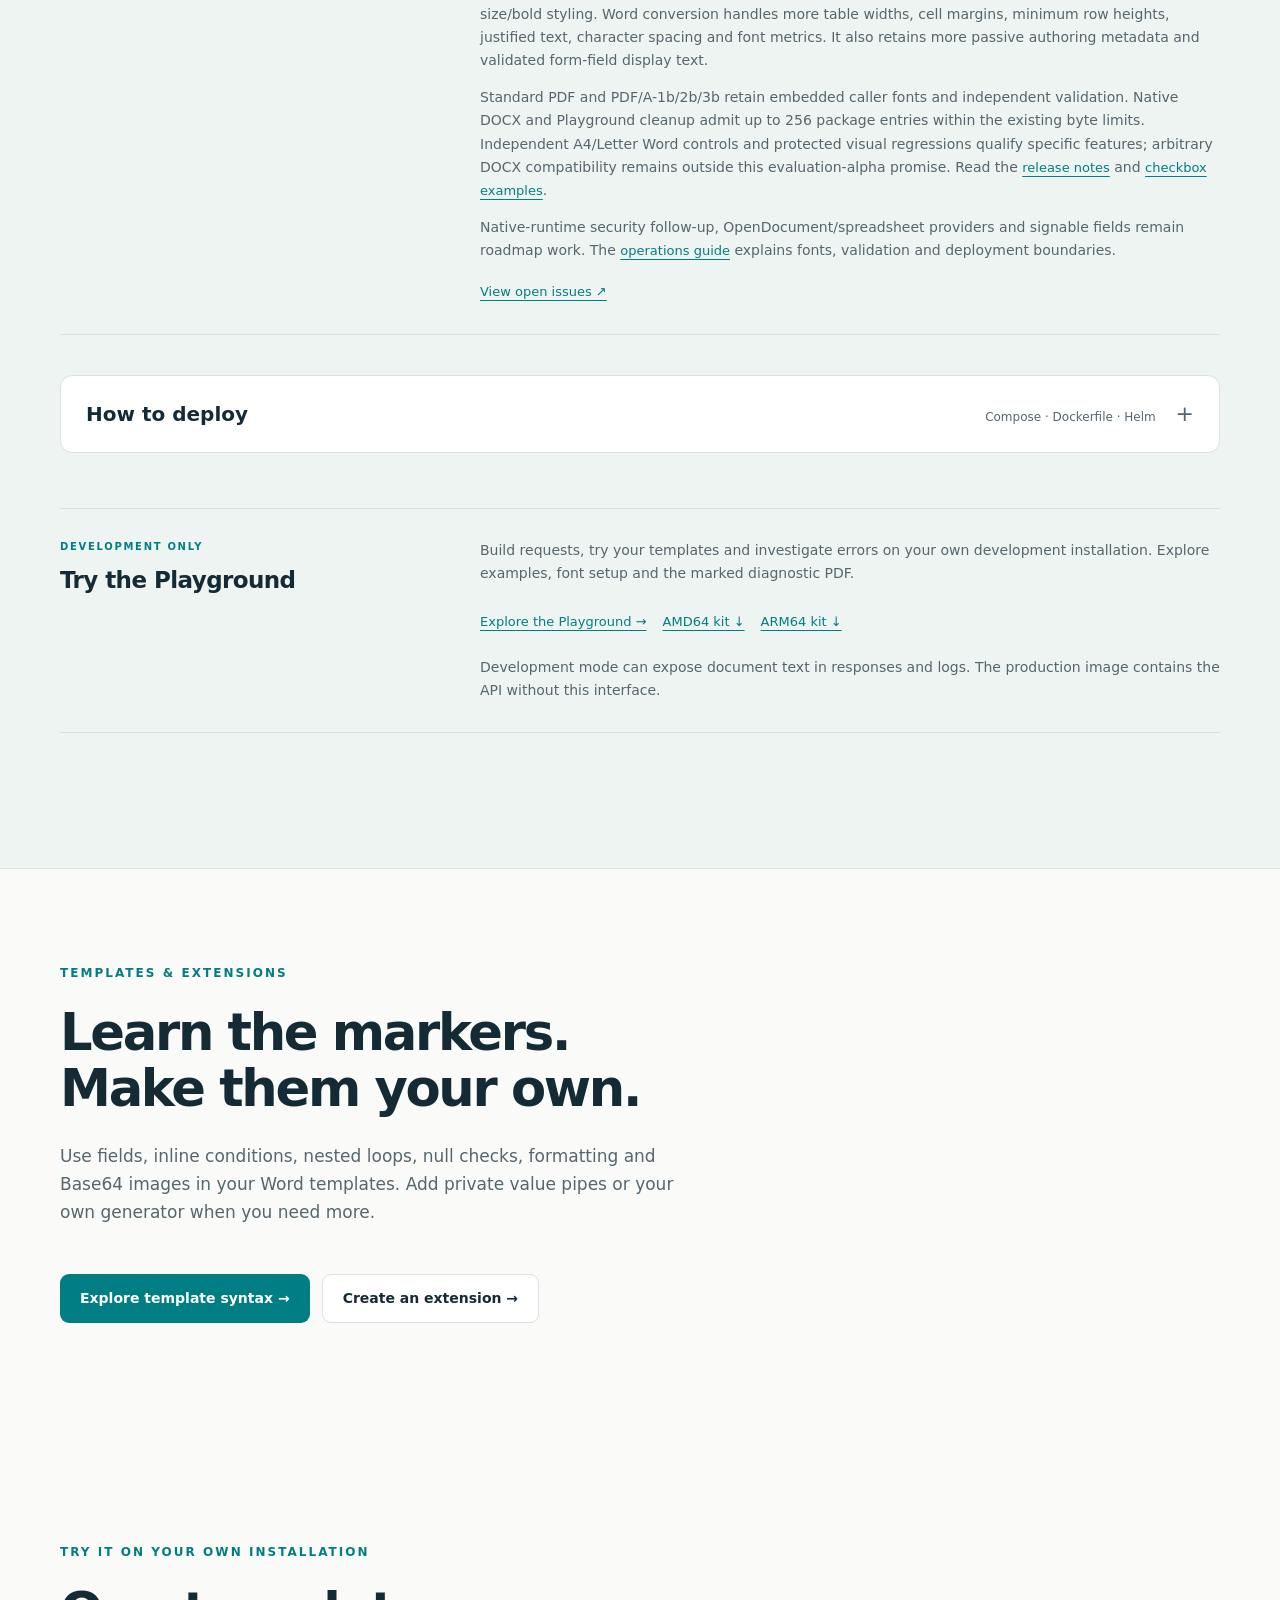
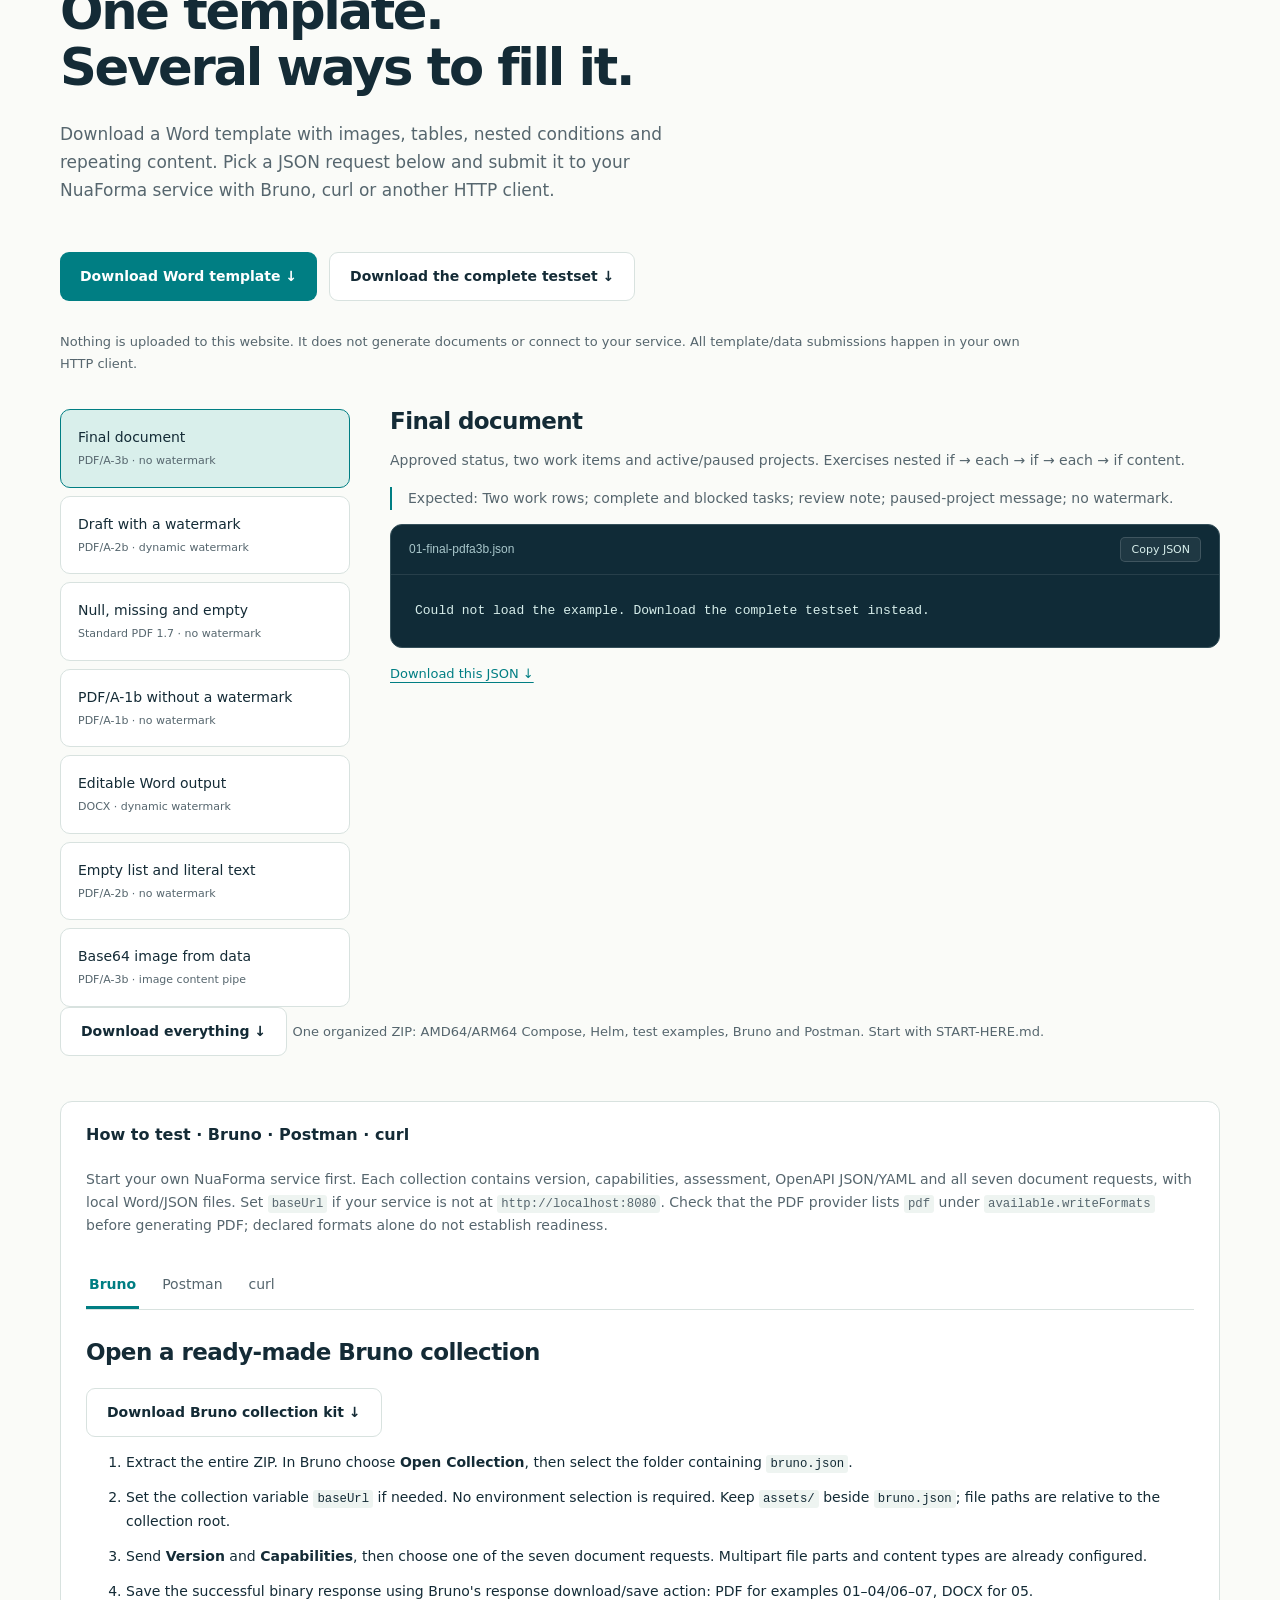
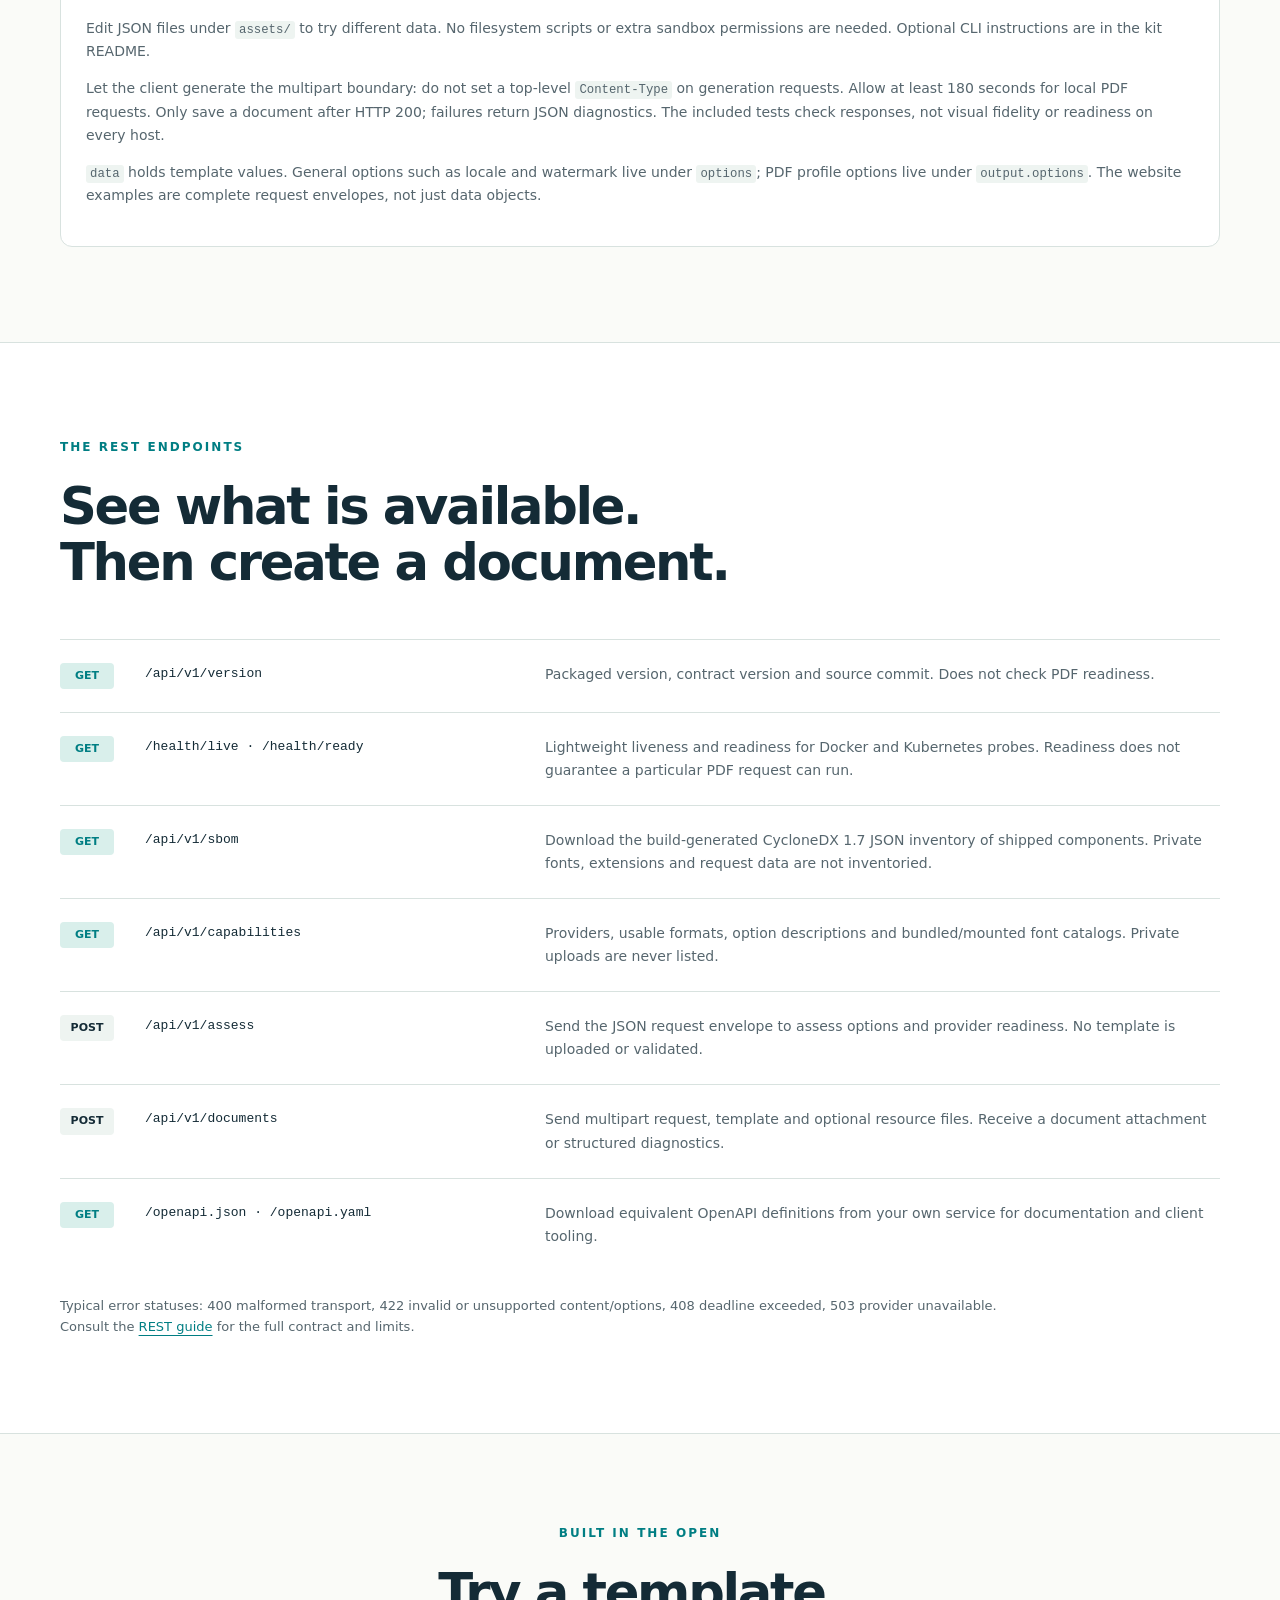
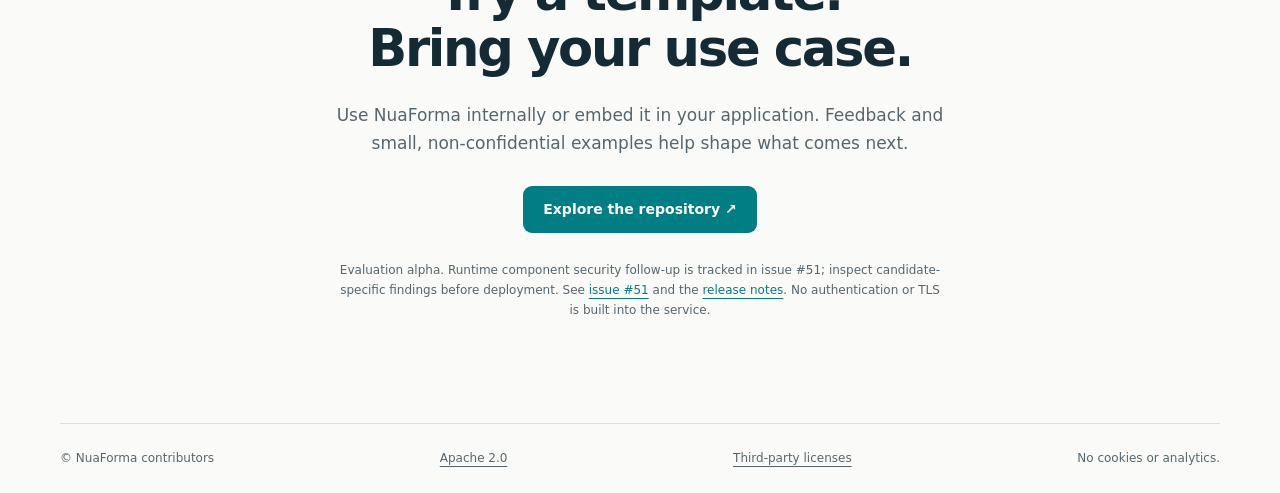
==== commit 55a11e6b: "docs(site): publish 0.5.0-alpha.5 layout and Java update Bind the released OCI indexes and signed so" ====
--- a/site/index.html
+++ b/site/index.html
@@ -23,13 +23,13 @@
   <main id="main">
     <section class="hero wrap">
       <div class="hero-copy">
-        <a class="release-banner" id="release-link" href="https://github.com/NuaForma/NuaForma/releases/tag/v0.5.0-alpha.4"><span class="status-dot" aria-hidden="true"></span><span>Latest release</span><strong id="release-version">0.5.0-alpha.4</strong><span aria-hidden="true">↗</span></a>
+        <a class="release-banner" id="release-link" href="https://github.com/NuaForma/NuaForma/releases/tag/v0.5.0-alpha.5"><span class="status-dot" aria-hidden="true"></span><span>Latest release</span><strong id="release-version">0.5.0-alpha.5</strong><span aria-hidden="true">↗</span></a>
         <p class="eyebrow">OPEN SOURCE DOCUMENT GENERATION</p>
         <h1>Documents from<br>your <em>templates.</em></h1>
         <p class="lead">Bring a Word template and your data. Create documents that keep your layout, with the content your readers need.</p>
         <div class="actions"><a class="button primary" href="#everyone">Explore NuaForma <span aria-hidden="true">↓</span></a><a class="button secondary" href="#developers">Start building <span aria-hidden="true">↗</span></a></div>
         <p class="hero-note">Java 17 · Apache 2.0 · Run it on your infrastructure</p>
-        <p class="release-note" id="release-source">Container 0.5.0-alpha.4 · Maven libraries 0.5.0-alpha.4. Evaluation alpha; APIs are not yet stable.</p>
+        <p class="release-note" id="release-source">Container 0.5.0-alpha.5 · Maven libraries 0.5.0-alpha.5. Evaluation alpha; APIs are not yet stable.</p>
       </div>
       <div class="document-scene" aria-label="Illustration of a template filled with structured data">
         <div class="data-note"><span class="code-label">YOUR DATA</span><pre><code>{
@@ -80,24 +80,24 @@
 }
 
 dependencies {
-    implementation("dev.nuaforma:nuaforma-core:0.5.0-alpha.4")
-    implementation("dev.nuaforma:nuaforma-docx:0.5.0-alpha.4")
+    implementation("dev.nuaforma:nuaforma-core:0.5.0-alpha.5")
+    implementation("dev.nuaforma:nuaforma-docx:0.5.0-alpha.5")
     // Optional: native PDF output
-    implementation("dev.nuaforma:nuaforma-docx-pdf:0.5.0-alpha.4")
+    implementation("dev.nuaforma:nuaforma-docx-pdf:0.5.0-alpha.5")
 }</code></pre><p>DOCX and native PDF libraries run in your JVM without LibreOffice. Configure fonts and independent validation using the <a href="https://github.com/NuaForma/NuaForma/blob/main/nuaforma-docx-pdf/README.md">native PDF guide</a>. <a href="repositories.html">Maven &amp; Gradle Nexus setup →</a></p></div>
       </div>
       <div class="roadmap" id="documentation"><div><p class="eyebrow">FIND YOUR GUIDE</p><h3>Use, build or extend</h3></div><div><p>Start with the documentation index for templates, PDF profiles, REST, deployment and operational guides. Building NuaForma, writing private extensions and contributing upstream have their own focused instructions.</p><div class="link-row"><a href="https://github.com/NuaForma/NuaForma/blob/main/docs/README.md">Documentation ↗</a><a href="https://github.com/NuaForma/NuaForma/blob/main/docs/development.md">Build &amp; test ↗</a><a href="https://github.com/NuaForma/NuaForma/blob/main/docs/extensions.md">Create extensions ↗</a><a href="https://github.com/NuaForma/NuaForma/blob/main/CONTRIBUTING.md">Contribute ↗</a></div></div></div>
-      <div class="roadmap"><div><p class="eyebrow">0.5 &amp; ROADMAP</p><h3>More Word documents.<br>Same shared engine.</h3></div><div><p>Version 0.5.0-alpha.4 preserves styled soft line breaks, empty lines and qualified fixed-table grids that extend into the page margin. Oversized unshaped words wrap within supported fixed body cells. Exact line spacing checks actual physical glyph bounds, and font selection keeps designs such as Aptos Display distinct from Aptos. Playground diagnostics retain concrete render causes; actual unsupported content and physical overflow still fail explicitly. The 0.5 series adds Boolean checkbox content and broadens the qualified DOCX profile. Check marks and crosses are drawn as vectors, with an optional box and inherited size/bold styling. Word conversion handles more table widths, cell margins, minimum row heights, justified text, character spacing and font metrics. It also retains more passive authoring metadata and validated form-field display text.</p><p>Standard PDF and PDF/A-1b/2b/3b retain embedded caller fonts and independent validation. Native DOCX and Playground cleanup admit up to 256 package entries within the existing byte limits. Independent A4/Letter Word controls and protected visual regressions qualify specific features; arbitrary DOCX compatibility remains outside this evaluation-alpha promise. Read the <a href="https://github.com/NuaForma/NuaForma/releases/tag/v0.5.0-alpha.4">release notes</a> and <a href="templates.html">checkbox examples</a>.</p><p>Native-runtime security follow-up, OpenDocument/spreadsheet providers and signable fields remain roadmap work. The <a href="operations.html">operations guide</a> explains fonts, validation and deployment boundaries.</p><a href="https://github.com/NuaForma/NuaForma/issues">View open issues ↗</a></div></div>
+      <div class="roadmap"><div><p class="eyebrow">0.5 &amp; ROADMAP</p><h3>More Word documents.<br>Same shared engine.</h3></div><div><p>Version 0.5.0-alpha.5 follows Word’s aligned tabs near the right margin and retains declared fixed-table grids when the width is automatic. It also preserves supported text backgrounds, spacing, scaling, explicit page breaks and drawing placement. Both AMD64 container images include the November Temurin Java security update. The 0.5 series adds Boolean checkbox content and broadens the qualified DOCX profile. Check marks and crosses are drawn as vectors, with an optional box and inherited size/bold styling. Word conversion handles more table widths, cell margins, minimum row heights, justified text, character spacing and font metrics. It also retains more passive authoring metadata and validated form-field display text.</p><p>Standard PDF and PDF/A-1b/2b/3b retain embedded caller fonts and independent validation. Native DOCX and Playground cleanup admit up to 256 package entries within the existing byte limits. Independent A4/Letter Word controls and protected visual regressions qualify specific features; arbitrary DOCX compatibility remains outside this evaluation-alpha promise. Read the <a href="https://github.com/NuaForma/NuaForma/releases/tag/v0.5.0-alpha.5">release notes</a> and <a href="templates.html">checkbox examples</a>.</p><p>Native-runtime security follow-up, OpenDocument/spreadsheet providers and signable fields remain roadmap work. The <a href="operations.html">operations guide</a> explains fonts, validation and deployment boundaries.</p><a href="https://github.com/NuaForma/NuaForma/issues">View open issues ↗</a></div></div>
       <details class="deploy" id="deploy"><summary><span>How to deploy</span><span class="summary-hint">Compose · Dockerfile · Helm <span aria-hidden="true">+</span></span></summary>
         <div class="deploy-content"><p>Choose the native Linux/amd64 or Linux/arm64 container. Keep it private behind an authenticated TLS gateway for remote access. Preserve non-root execution, a read-only filesystem, bounded temporary storage and runtime default security policies.</p>
           <div class="tabs" role="tablist" aria-label="Deployment method"><button id="tab-compose" role="tab" aria-selected="true" aria-controls="panel-compose" tabindex="0">Docker Compose</button><button id="tab-docker" role="tab" aria-selected="false" aria-controls="panel-docker" tabindex="-1">Dockerfile</button><button id="tab-helm" role="tab" aria-selected="false" aria-controls="panel-helm" tabindex="-1">Helm chart</button></div>
-          <section id="panel-docker" role="tabpanel" aria-labelledby="tab-docker" hidden><h3>Docker on your infrastructure</h3><p>The example Dockerfile uses the published runtime unchanged. Fonts are mounted at startup, not baked into the image.</p><div class="code-window"><div class="code-window-bar"><span>Dockerfile</span><button class="copy" data-copy="docker-code" type="button">Copy</button></div><pre><code id="docker-code">FROM ghcr.io/nuaforma/nuaforma:0.5.0-alpha.4
+          <section id="panel-docker" role="tabpanel" aria-labelledby="tab-docker" hidden><h3>Docker on your infrastructure</h3><p>The example Dockerfile uses the published runtime unchanged. Fonts are mounted at startup, not baked into the image.</p><div class="code-window"><div class="code-window-bar"><span>Dockerfile</span><button class="copy" data-copy="docker-code" type="button">Copy</button></div><pre><code id="docker-code">FROM ghcr.io/nuaforma/nuaforma:0.5.0-alpha.5
 # Keep the image entrypoint and non-root user.
 # Supply your fonts through a read-only runtime mount.</code></pre></div><p>Download the deployment kit, create <code>custom-fonts</code> and <code>extensions</code> directories, then run:</p><div class="code-window"><div class="code-window-bar"><span>Terminal</span><button class="copy" data-copy="docker-run" type="button">Copy</button></div><pre><code id="docker-run">docker compose up -d
 curl --fail http://127.0.0.1:8080/api/v1/capabilities</code></pre></div><p>The included Compose file applies the reviewed isolation settings and mounts <code>./custom-fonts:/opt/nuaforma/custom-fonts:ro</code>. Add standalone TTF/OTF faces you have rights to use, then restart. Inspect the font catalog in capabilities; names alone do not guarantee glyph coverage or embedding permission.</p><a class="button secondary" href="downloads/docker-kit.zip" download>Download Docker deployment kit ↓</a></section>
           <section id="panel-compose" role="tabpanel" aria-labelledby="tab-compose"><h3>Run with Docker Compose</h3><p>Choose AMD64 for Intel/AMD hosts or ARM64 for Apple Silicon and other ARM64 hosts. No custom image build, seccomp.json or AppArmor profile installation is required. Keep runtime default policies and supplied limits.</p><div class="tabs architecture-tabs" role="tablist" aria-label="Compose architecture"><button id="tab-compose-amd64" role="tab" aria-selected="true" aria-controls="panel-compose-amd64" tabindex="0">AMD64 · Intel / AMD</button><button id="tab-compose-arm64" role="tab" aria-selected="false" aria-controls="panel-compose-arm64" tabindex="-1">ARM64 · Apple Silicon</button></div><section id="panel-compose-amd64" role="tabpanel" aria-labelledby="tab-compose-amd64"><div class="code-window"><div class="code-window-bar"><span>compose.yaml</span><button class="copy" data-copy="compose-code" type="button">Copy</button></div><pre><code id="compose-code">services:
   nuaforma:
-    image: ghcr.io/nuaforma/nuaforma:0.5.0-alpha.4
+    image: ghcr.io/nuaforma/nuaforma:0.5.0-alpha.5
     platform: linux/amd64
     init: true
     user: "1000:1000"
@@ -121,7 +121,7 @@
       - ${NUAFORMA_EXTENSIONS_DIR:-./extensions}:/opt/nuaforma/extensions:ro
     stop_grace_period: 15s</code></pre></div><div class="kit-actions"><a class="button secondary" href="downloads/docker-kit.zip" download="docker-kit.zip" data-download-status="docker-kit-status">Download complete AMD64 kit ↓</a><a class="button secondary" href="downloads/docker/compose.yaml" download="compose.yaml">Download compose.yaml ↓</a></div></section><section id="panel-compose-arm64" role="tabpanel" aria-labelledby="tab-compose-arm64" hidden><p>The ARM64 kit uses the native engine and the same default container safeguards, fonts and extension mounts.</p><div class="code-window"><div class="code-window-bar"><span>compose.yaml · ARM64</span><button class="copy" data-copy="compose-arm64-code" type="button">Copy</button></div><pre><code id="compose-arm64-code">services:
   nuaforma:
-    image: ghcr.io/nuaforma/nuaforma:0.5.0-alpha.4
+    image: ghcr.io/nuaforma/nuaforma:0.5.0-alpha.5
     platform: linux/arm64
     init: true
     user: "1000:1000"
@@ -202,7 +202,7 @@
       <article><span class="method post">POST</span><code>/api/v1/documents</code><p>Send multipart request, template and optional resource files. Receive a document attachment or structured diagnostics.</p></article>
       <article><span class="method">GET</span><code>/openapi.json · /openapi.yaml</code><p>Download equivalent OpenAPI definitions from your own service for documentation and client tooling.</p></article>
     </div><p class="plain-note">Typical error statuses: 400 malformed transport, 422 invalid or unsupported content/options, 408 deadline exceeded, 503 provider unavailable. Consult the <a href="https://github.com/NuaForma/NuaForma/tree/main/nuaforma-server">REST guide</a> for the full contract and limits.</p></div></section>
-    <section class="closing wrap"><p class="eyebrow">BUILT IN THE OPEN</p><h2>Try a template.<br>Bring your use case.</h2><p>Use NuaForma internally or embed it in your application. Feedback and small, non-confidential examples help shape what comes next.</p><a class="button primary" href="https://github.com/NuaForma/NuaForma">Explore the repository ↗</a><p class="alpha-warning">Evaluation alpha. Runtime component security follow-up is tracked in issue #51; inspect candidate-specific findings before deployment. See <a href="https://github.com/NuaForma/NuaForma/issues/51">issue #51</a> and the <a href="https://github.com/NuaForma/NuaForma/releases/tag/v0.5.0-alpha.4">release notes</a>. No authentication or TLS is built into the service.</p></section>
+    <section class="closing wrap"><p class="eyebrow">BUILT IN THE OPEN</p><h2>Try a template.<br>Bring your use case.</h2><p>Use NuaForma internally or embed it in your application. Feedback and small, non-confidential examples help shape what comes next.</p><a class="button primary" href="https://github.com/NuaForma/NuaForma">Explore the repository ↗</a><p class="alpha-warning">Evaluation alpha. Runtime component security follow-up is tracked in issue #51; inspect candidate-specific findings before deployment. See <a href="https://github.com/NuaForma/NuaForma/issues/51">issue #51</a> and the <a href="https://github.com/NuaForma/NuaForma/releases/tag/v0.5.0-alpha.5">release notes</a>. No authentication or TLS is built into the service.</p></section>
   </main>
   <footer class="wrap"><span>© NuaForma contributors</span><a href="https://github.com/NuaForma/NuaForma/blob/main/LICENSE">Apache 2.0</a><a href="https://github.com/NuaForma/NuaForma/blob/main/THIRD_PARTY.md">Third-party licenses</a><span>No cookies or analytics.</span></footer>
   <div class="sr-only" id="copy-status" role="status" aria-live="polite"></div>
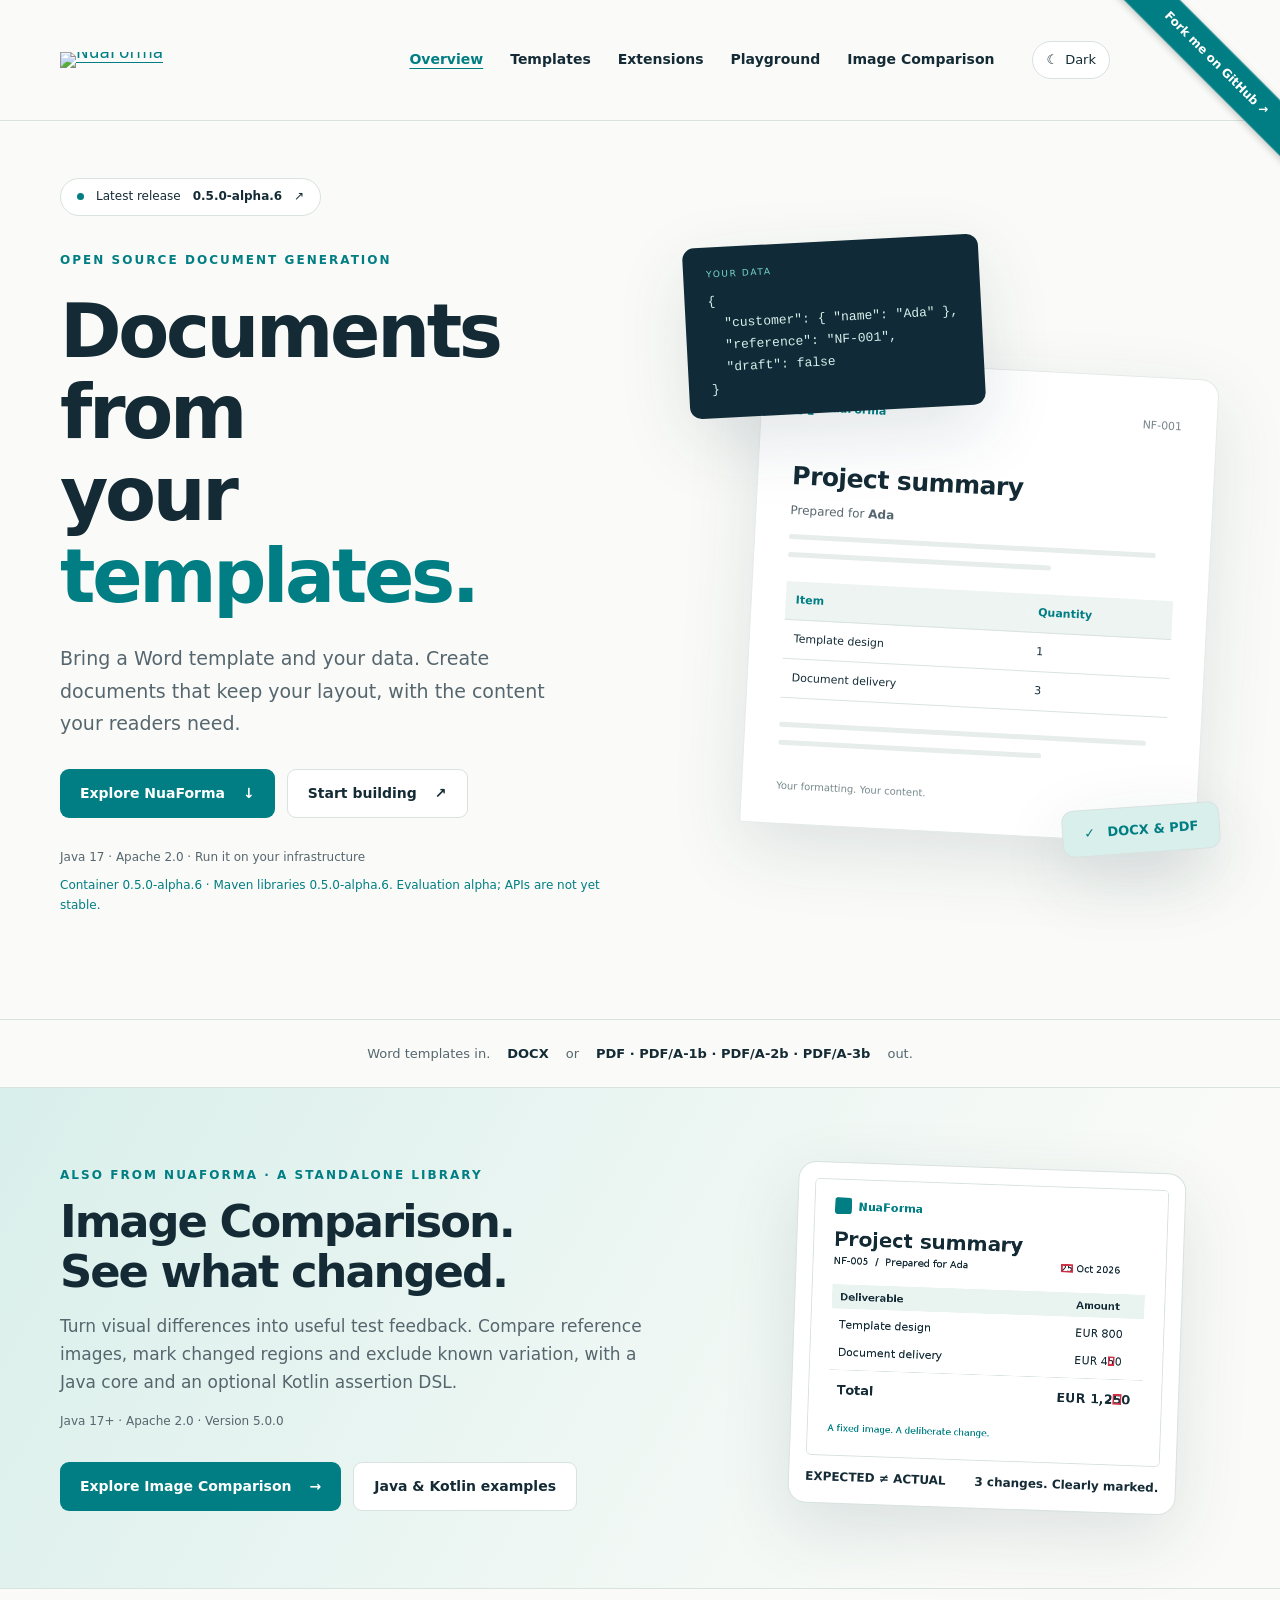
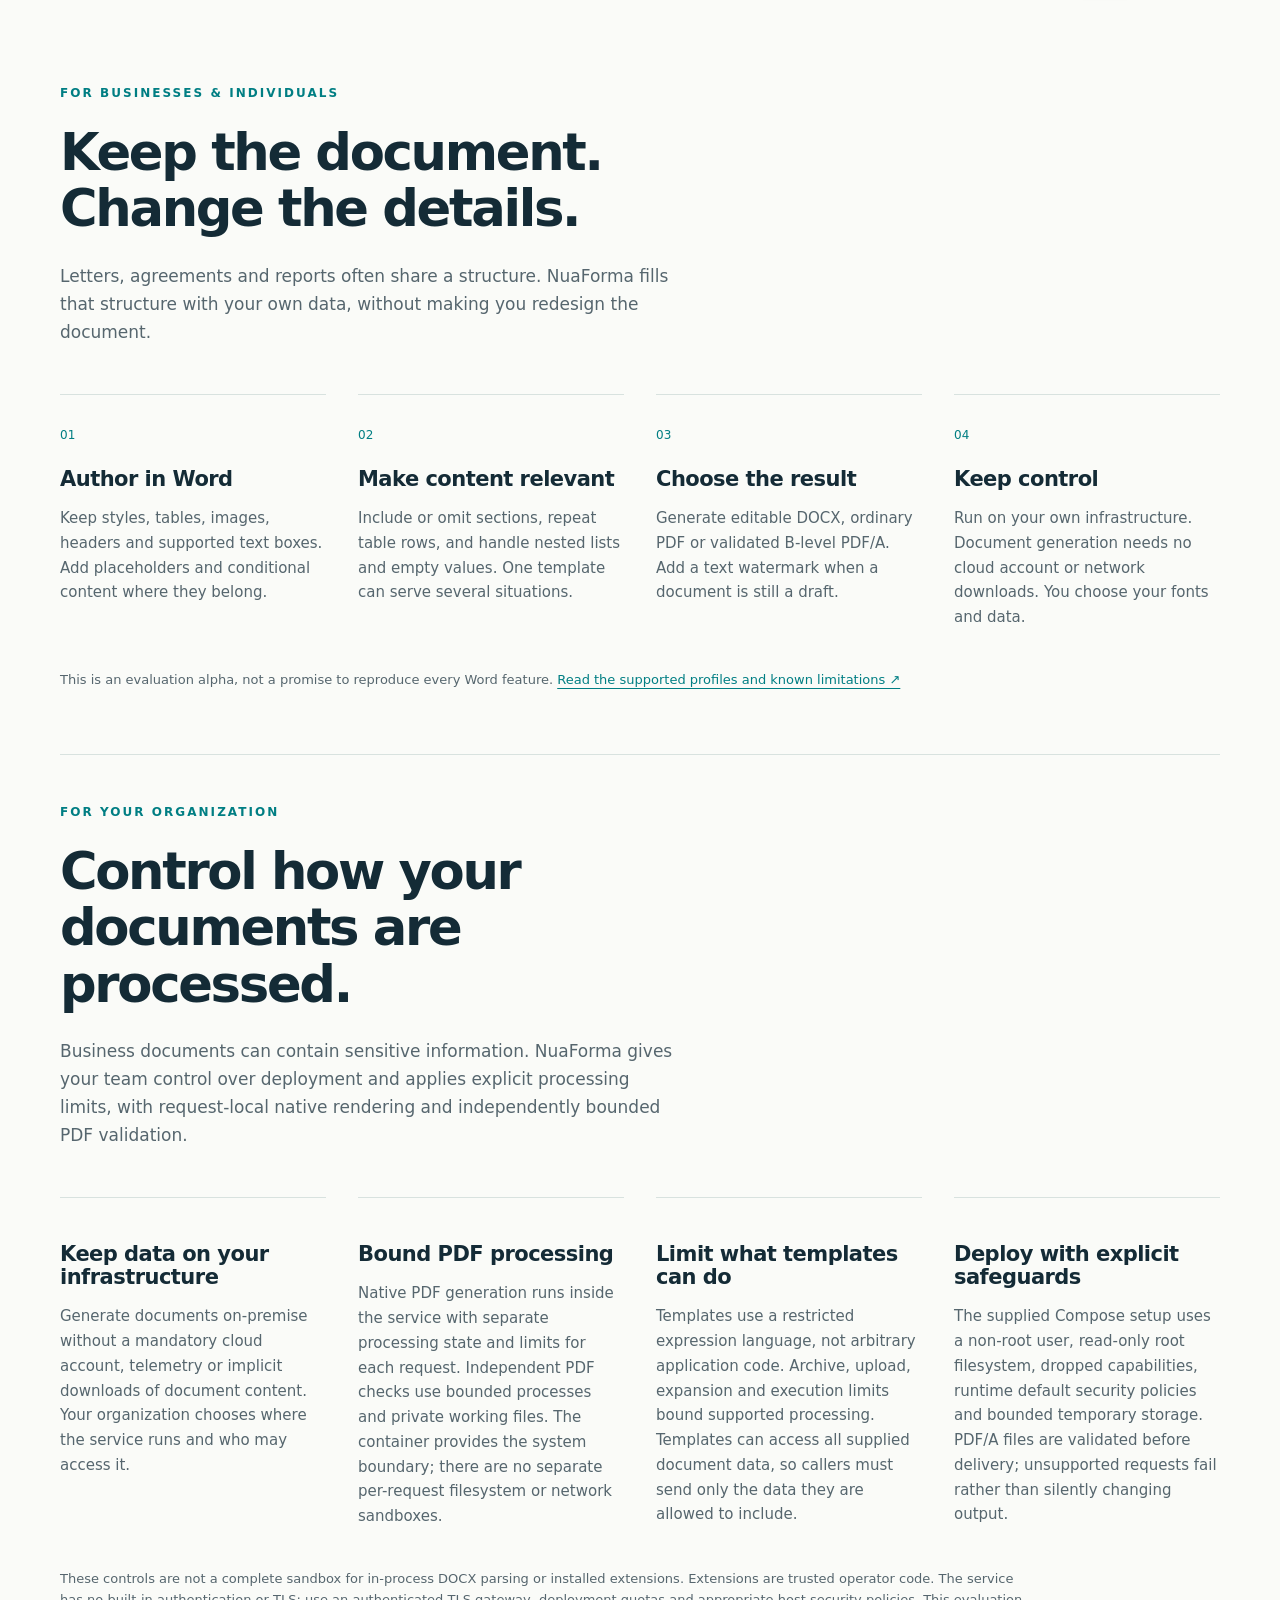
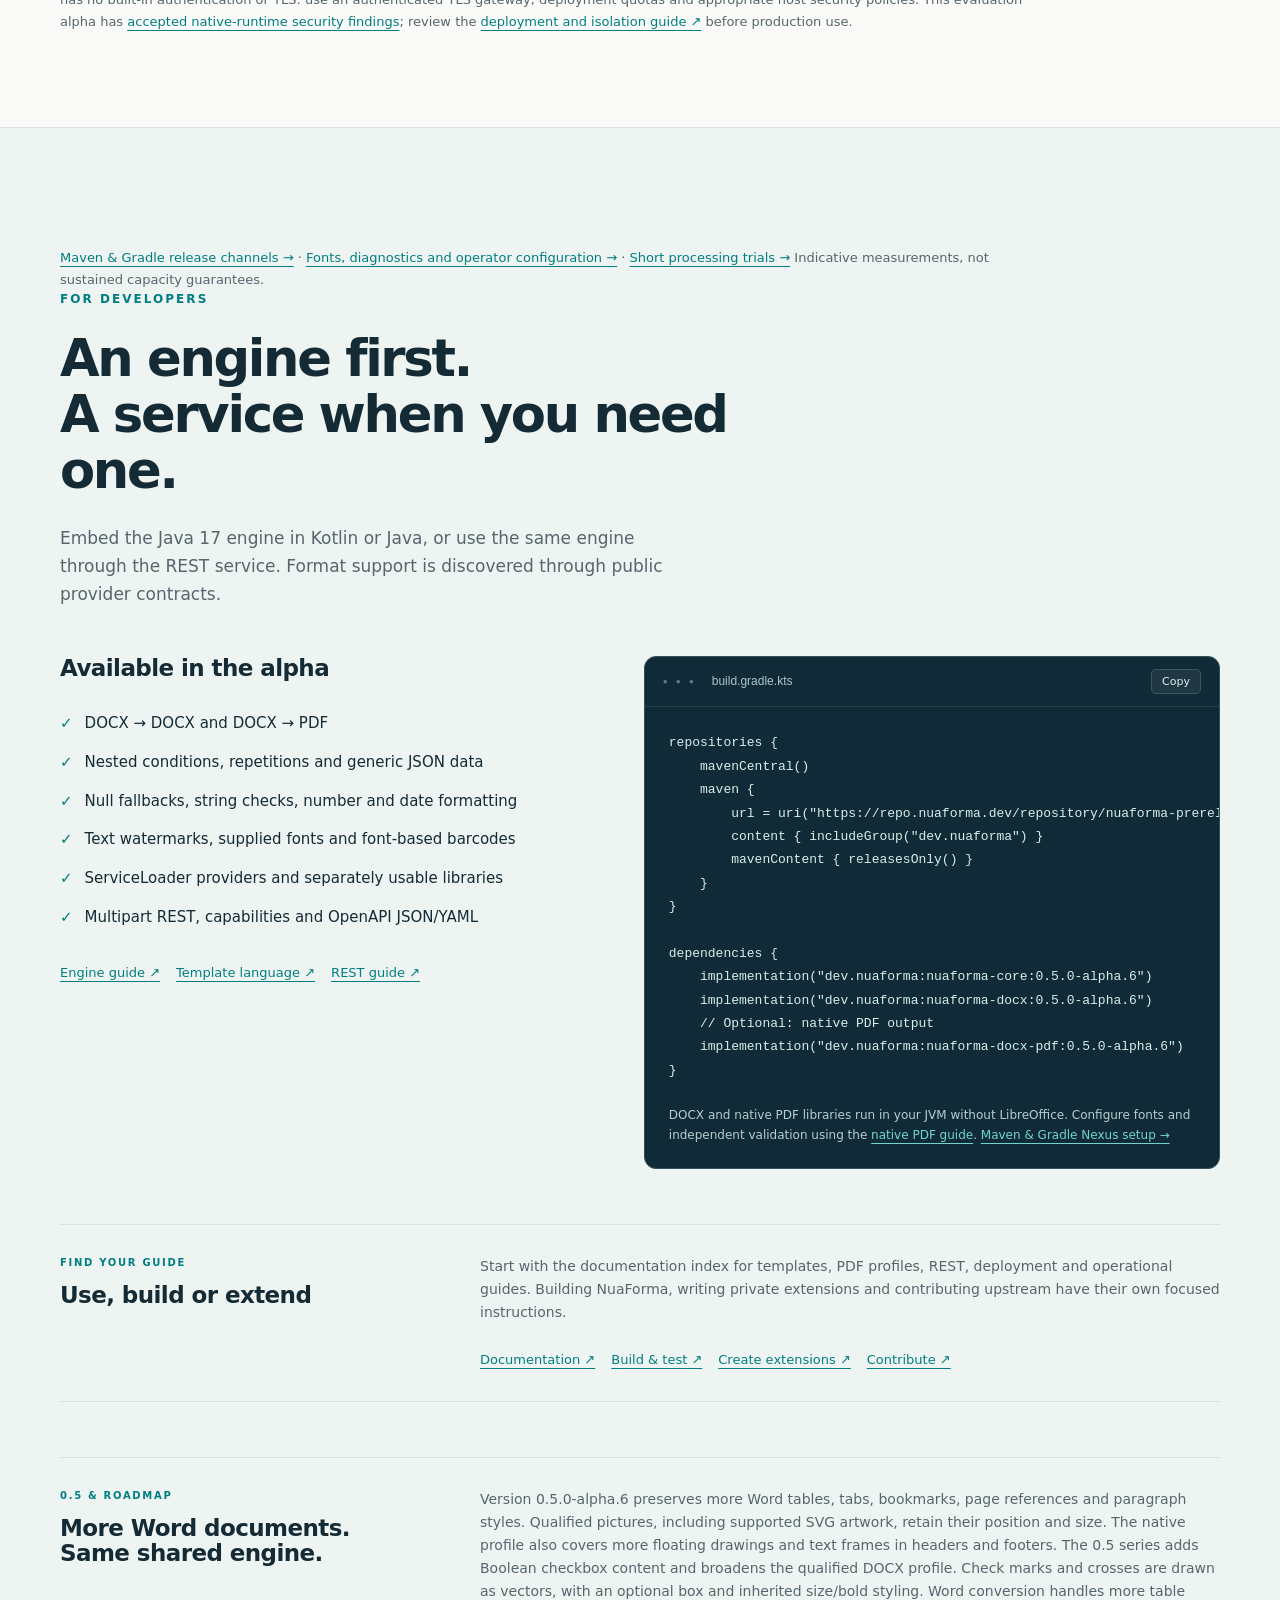
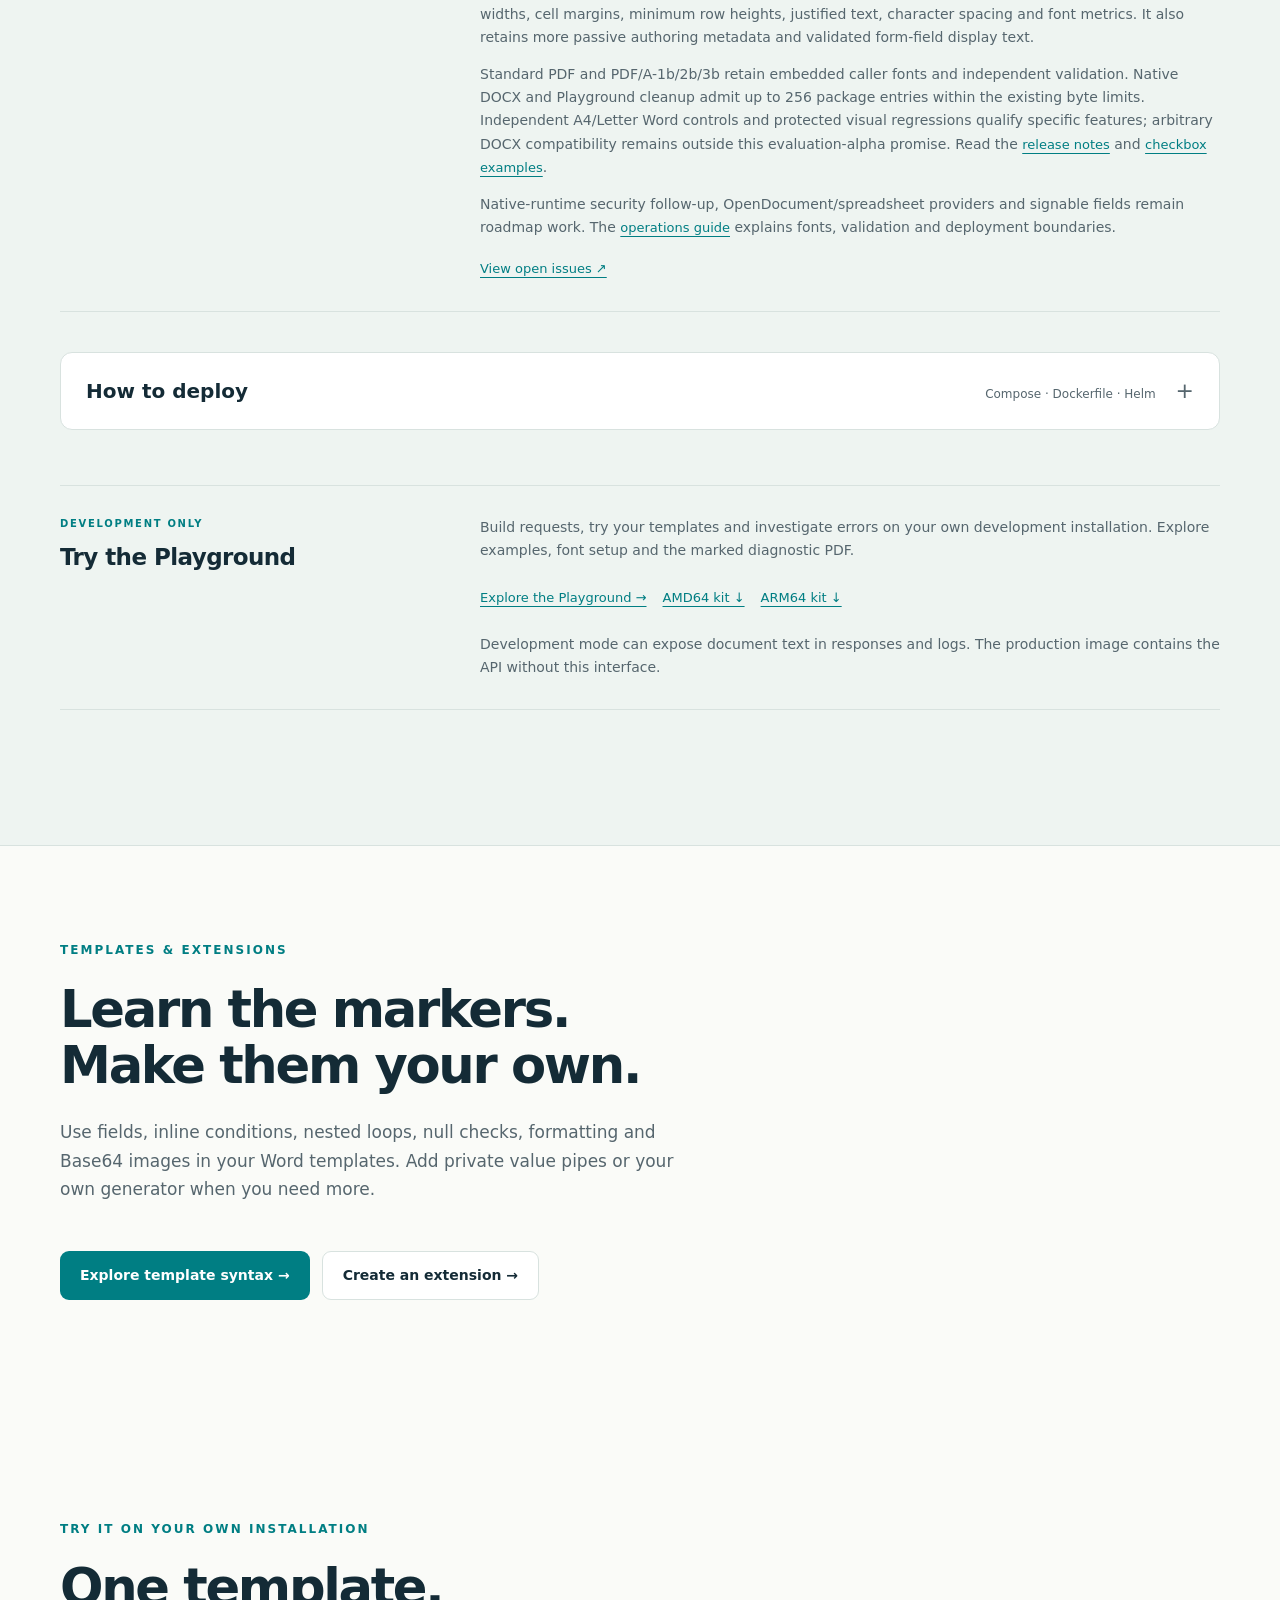
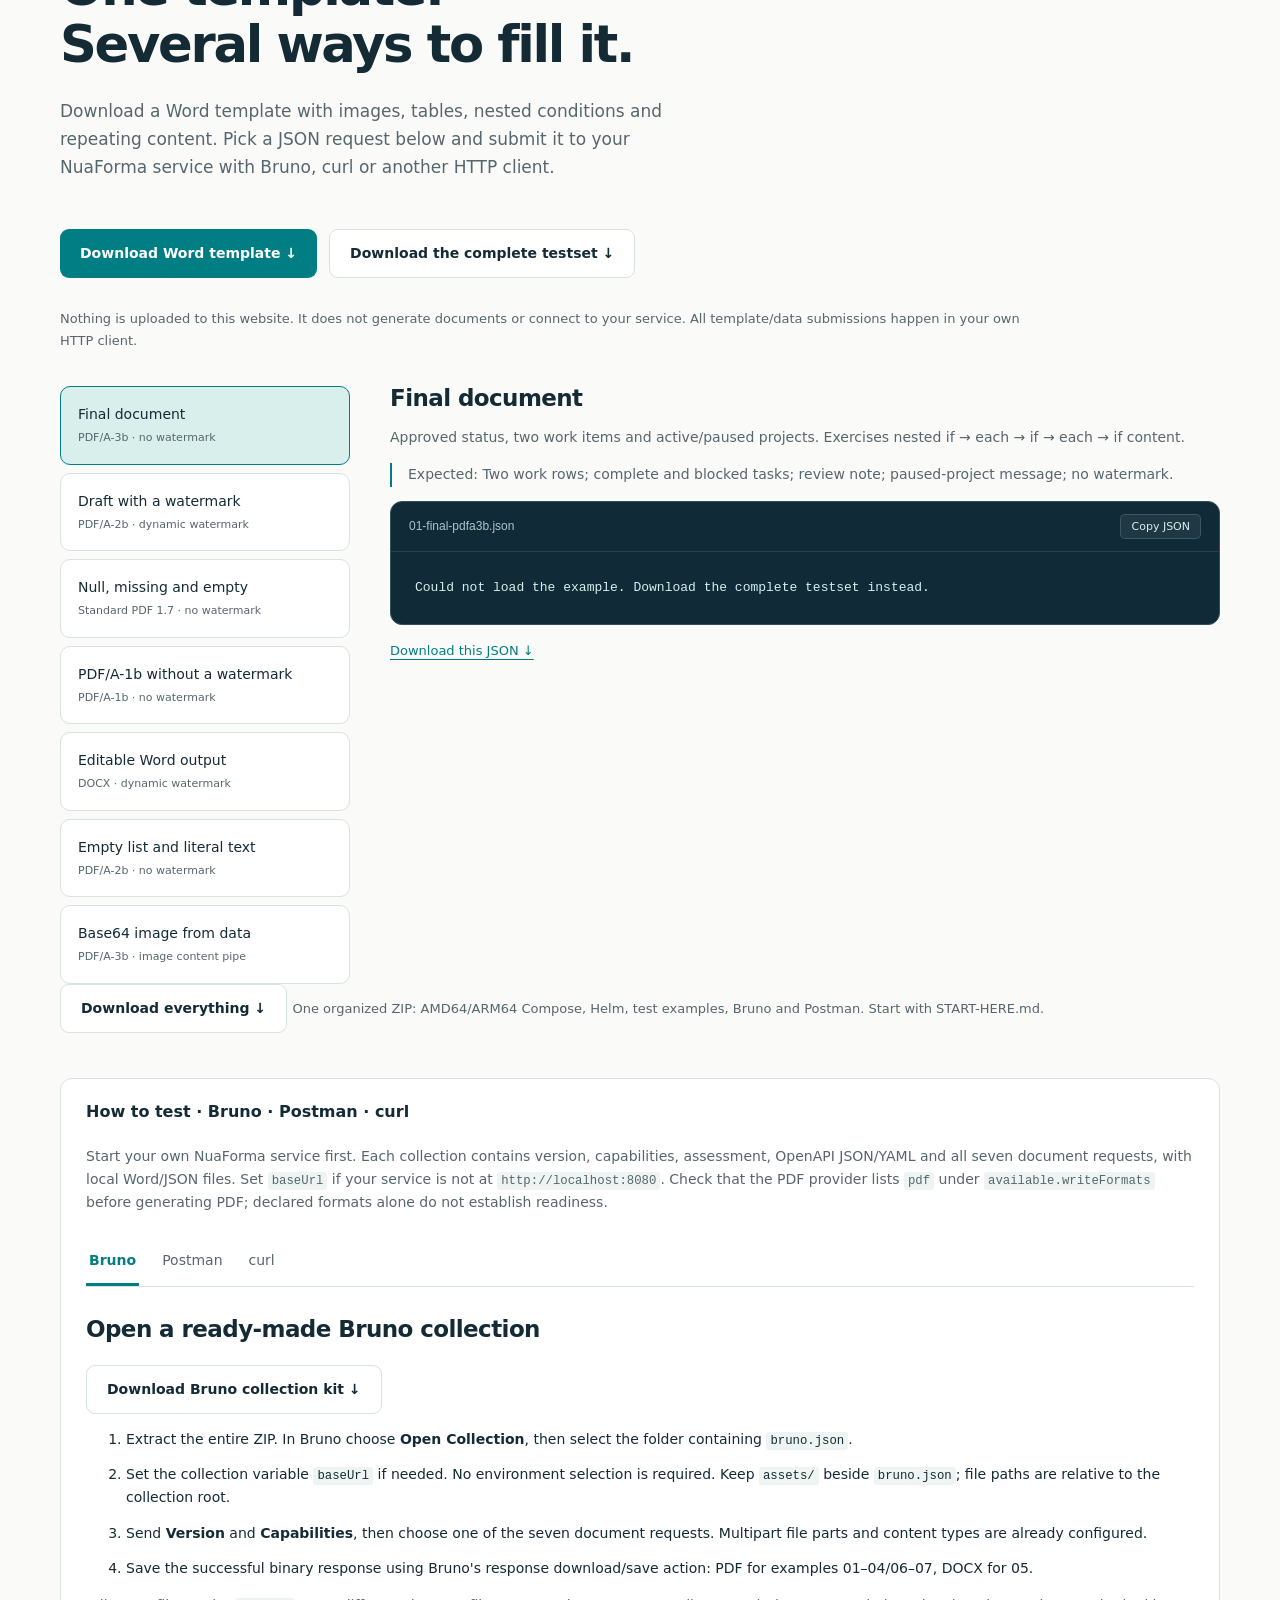
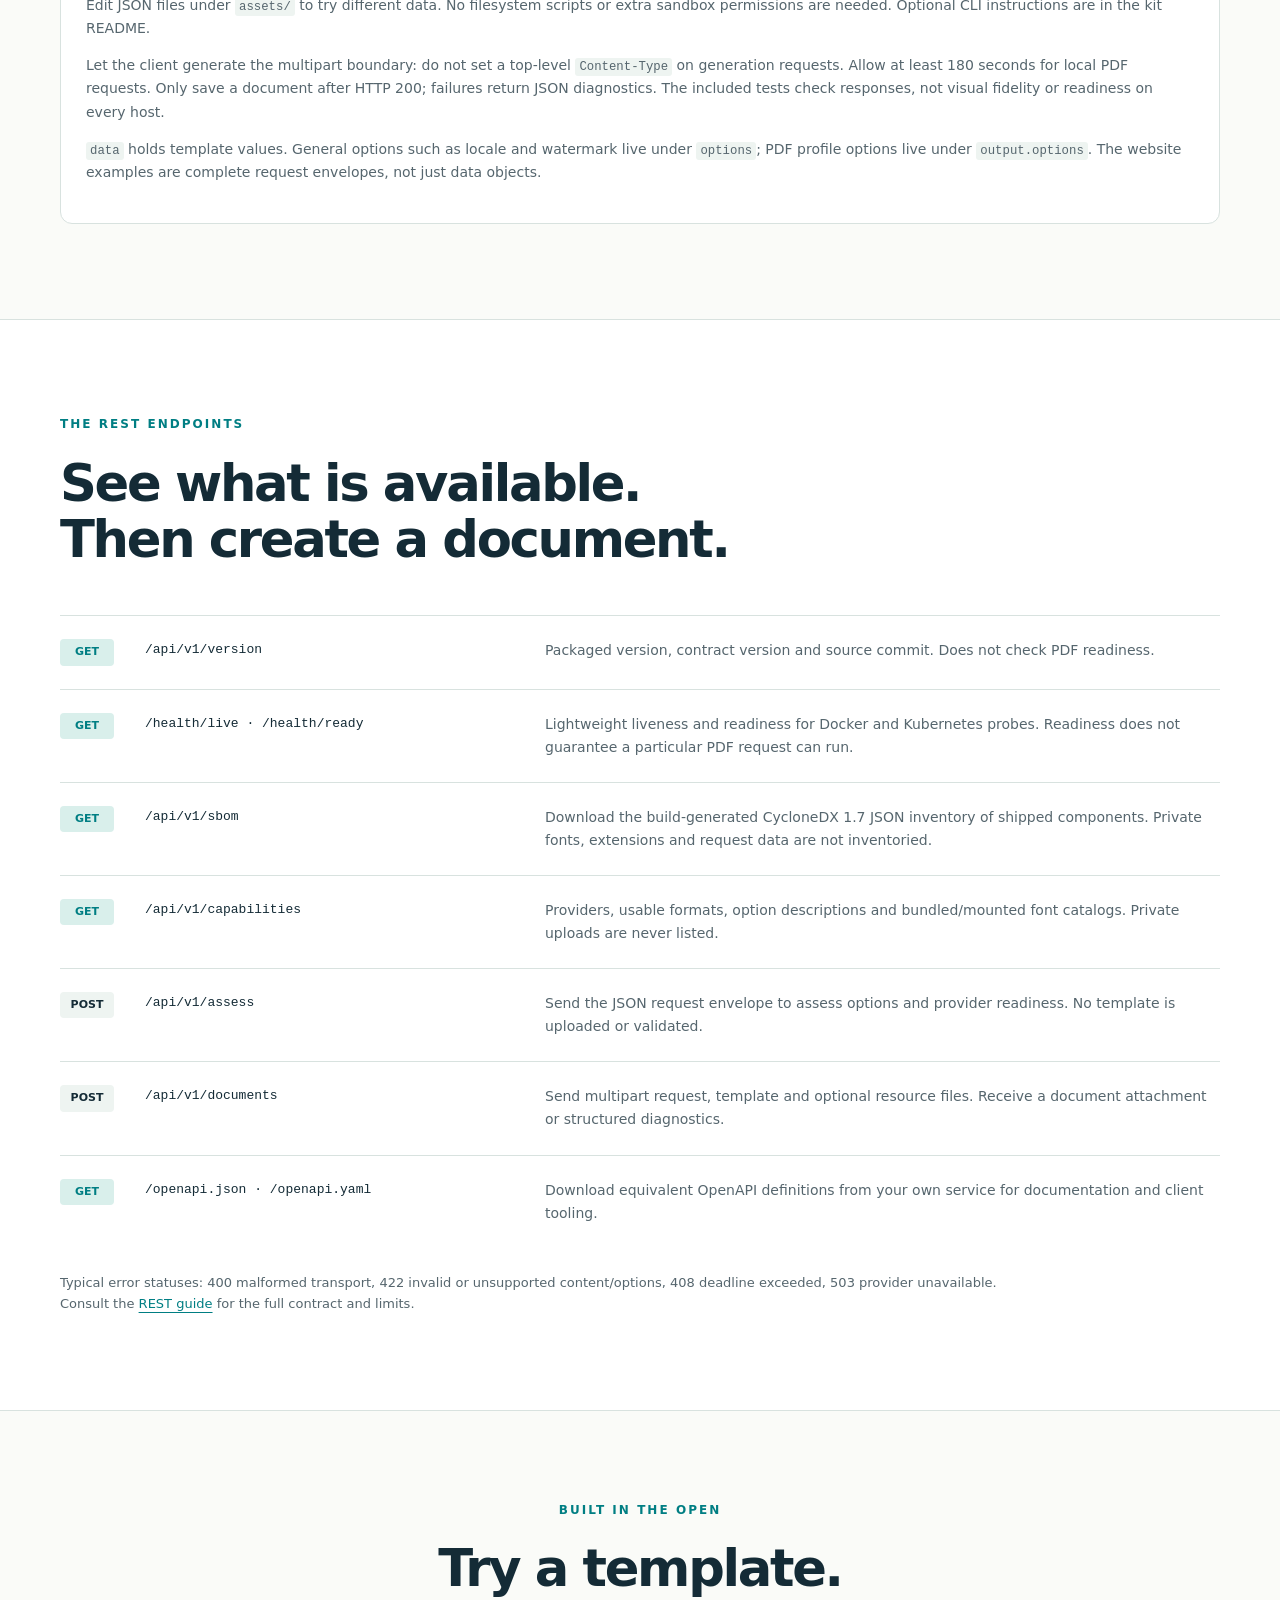
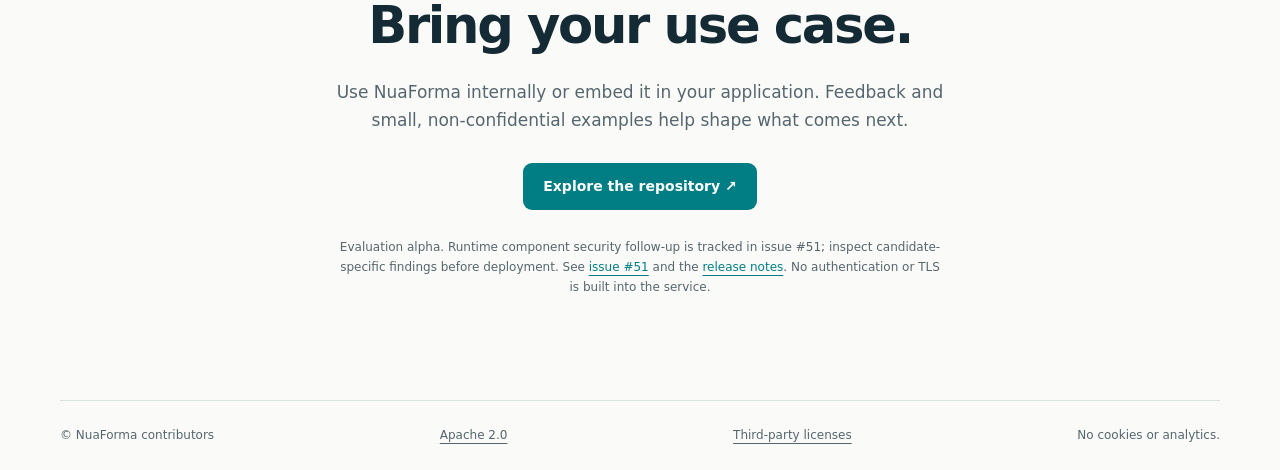
==== commit 6d30e069: "docs(site): publish NuaForma 0.5.0-alpha.6 Update the installation guides and download kits with the" ====
--- a/site/index.html
+++ b/site/index.html
@@ -23,13 +23,13 @@
   <main id="main">
     <section class="hero wrap">
       <div class="hero-copy">
-        <a class="release-banner" id="release-link" href="https://github.com/NuaForma/NuaForma/releases/tag/v0.5.0-alpha.5"><span class="status-dot" aria-hidden="true"></span><span>Latest release</span><strong id="release-version">0.5.0-alpha.5</strong><span aria-hidden="true">↗</span></a>
+        <a class="release-banner" id="release-link" href="https://github.com/NuaForma/NuaForma/releases/tag/v0.5.0-alpha.6"><span class="status-dot" aria-hidden="true"></span><span>Latest release</span><strong id="release-version">0.5.0-alpha.6</strong><span aria-hidden="true">↗</span></a>
         <p class="eyebrow">OPEN SOURCE DOCUMENT GENERATION</p>
         <h1>Documents from<br>your <em>templates.</em></h1>
         <p class="lead">Bring a Word template and your data. Create documents that keep your layout, with the content your readers need.</p>
         <div class="actions"><a class="button primary" href="#everyone">Explore NuaForma <span aria-hidden="true">↓</span></a><a class="button secondary" href="#developers">Start building <span aria-hidden="true">↗</span></a></div>
         <p class="hero-note">Java 17 · Apache 2.0 · Run it on your infrastructure</p>
-        <p class="release-note" id="release-source">Container 0.5.0-alpha.5 · Maven libraries 0.5.0-alpha.5. Evaluation alpha; APIs are not yet stable.</p>
+        <p class="release-note" id="release-source">Container 0.5.0-alpha.6 · Maven libraries 0.5.0-alpha.6. Evaluation alpha; APIs are not yet stable.</p>
       </div>
       <div class="document-scene" aria-label="Illustration of a template filled with structured data">
         <div class="data-note"><span class="code-label">YOUR DATA</span><pre><code>{
@@ -80,24 +80,24 @@
 }
 
 dependencies {
-    implementation("dev.nuaforma:nuaforma-core:0.5.0-alpha.5")
-    implementation("dev.nuaforma:nuaforma-docx:0.5.0-alpha.5")
+    implementation("dev.nuaforma:nuaforma-core:0.5.0-alpha.6")
+    implementation("dev.nuaforma:nuaforma-docx:0.5.0-alpha.6")
     // Optional: native PDF output
-    implementation("dev.nuaforma:nuaforma-docx-pdf:0.5.0-alpha.5")
+    implementation("dev.nuaforma:nuaforma-docx-pdf:0.5.0-alpha.6")
 }</code></pre><p>DOCX and native PDF libraries run in your JVM without LibreOffice. Configure fonts and independent validation using the <a href="https://github.com/NuaForma/NuaForma/blob/main/nuaforma-docx-pdf/README.md">native PDF guide</a>. <a href="repositories.html">Maven &amp; Gradle Nexus setup →</a></p></div>
       </div>
       <div class="roadmap" id="documentation"><div><p class="eyebrow">FIND YOUR GUIDE</p><h3>Use, build or extend</h3></div><div><p>Start with the documentation index for templates, PDF profiles, REST, deployment and operational guides. Building NuaForma, writing private extensions and contributing upstream have their own focused instructions.</p><div class="link-row"><a href="https://github.com/NuaForma/NuaForma/blob/main/docs/README.md">Documentation ↗</a><a href="https://github.com/NuaForma/NuaForma/blob/main/docs/development.md">Build &amp; test ↗</a><a href="https://github.com/NuaForma/NuaForma/blob/main/docs/extensions.md">Create extensions ↗</a><a href="https://github.com/NuaForma/NuaForma/blob/main/CONTRIBUTING.md">Contribute ↗</a></div></div></div>
-      <div class="roadmap"><div><p class="eyebrow">0.5 &amp; ROADMAP</p><h3>More Word documents.<br>Same shared engine.</h3></div><div><p>Version 0.5.0-alpha.5 follows Word’s aligned tabs near the right margin and retains declared fixed-table grids when the width is automatic. It also preserves supported text backgrounds, spacing, scaling, explicit page breaks and drawing placement. Both AMD64 container images include the November Temurin Java security update. The 0.5 series adds Boolean checkbox content and broadens the qualified DOCX profile. Check marks and crosses are drawn as vectors, with an optional box and inherited size/bold styling. Word conversion handles more table widths, cell margins, minimum row heights, justified text, character spacing and font metrics. It also retains more passive authoring metadata and validated form-field display text.</p><p>Standard PDF and PDF/A-1b/2b/3b retain embedded caller fonts and independent validation. Native DOCX and Playground cleanup admit up to 256 package entries within the existing byte limits. Independent A4/Letter Word controls and protected visual regressions qualify specific features; arbitrary DOCX compatibility remains outside this evaluation-alpha promise. Read the <a href="https://github.com/NuaForma/NuaForma/releases/tag/v0.5.0-alpha.5">release notes</a> and <a href="templates.html">checkbox examples</a>.</p><p>Native-runtime security follow-up, OpenDocument/spreadsheet providers and signable fields remain roadmap work. The <a href="operations.html">operations guide</a> explains fonts, validation and deployment boundaries.</p><a href="https://github.com/NuaForma/NuaForma/issues">View open issues ↗</a></div></div>
+      <div class="roadmap"><div><p class="eyebrow">0.5 &amp; ROADMAP</p><h3>More Word documents.<br>Same shared engine.</h3></div><div><p>Version 0.5.0-alpha.6 preserves more Word tables, tabs, bookmarks, page references and paragraph styles. Qualified pictures, including supported SVG artwork, retain their position and size. The native profile also covers more floating drawings and text frames in headers and footers. The 0.5 series adds Boolean checkbox content and broadens the qualified DOCX profile. Check marks and crosses are drawn as vectors, with an optional box and inherited size/bold styling. Word conversion handles more table widths, cell margins, minimum row heights, justified text, character spacing and font metrics. It also retains more passive authoring metadata and validated form-field display text.</p><p>Standard PDF and PDF/A-1b/2b/3b retain embedded caller fonts and independent validation. Native DOCX and Playground cleanup admit up to 256 package entries within the existing byte limits. Independent A4/Letter Word controls and protected visual regressions qualify specific features; arbitrary DOCX compatibility remains outside this evaluation-alpha promise. Read the <a href="https://github.com/NuaForma/NuaForma/releases/tag/v0.5.0-alpha.6">release notes</a> and <a href="templates.html">checkbox examples</a>.</p><p>Native-runtime security follow-up, OpenDocument/spreadsheet providers and signable fields remain roadmap work. The <a href="operations.html">operations guide</a> explains fonts, validation and deployment boundaries.</p><a href="https://github.com/NuaForma/NuaForma/issues">View open issues ↗</a></div></div>
       <details class="deploy" id="deploy"><summary><span>How to deploy</span><span class="summary-hint">Compose · Dockerfile · Helm <span aria-hidden="true">+</span></span></summary>
         <div class="deploy-content"><p>Choose the native Linux/amd64 or Linux/arm64 container. Keep it private behind an authenticated TLS gateway for remote access. Preserve non-root execution, a read-only filesystem, bounded temporary storage and runtime default security policies.</p>
           <div class="tabs" role="tablist" aria-label="Deployment method"><button id="tab-compose" role="tab" aria-selected="true" aria-controls="panel-compose" tabindex="0">Docker Compose</button><button id="tab-docker" role="tab" aria-selected="false" aria-controls="panel-docker" tabindex="-1">Dockerfile</button><button id="tab-helm" role="tab" aria-selected="false" aria-controls="panel-helm" tabindex="-1">Helm chart</button></div>
-          <section id="panel-docker" role="tabpanel" aria-labelledby="tab-docker" hidden><h3>Docker on your infrastructure</h3><p>The example Dockerfile uses the published runtime unchanged. Fonts are mounted at startup, not baked into the image.</p><div class="code-window"><div class="code-window-bar"><span>Dockerfile</span><button class="copy" data-copy="docker-code" type="button">Copy</button></div><pre><code id="docker-code">FROM ghcr.io/nuaforma/nuaforma:0.5.0-alpha.5
+          <section id="panel-docker" role="tabpanel" aria-labelledby="tab-docker" hidden><h3>Docker on your infrastructure</h3><p>The example Dockerfile uses the published runtime unchanged. Fonts are mounted at startup, not baked into the image.</p><div class="code-window"><div class="code-window-bar"><span>Dockerfile</span><button class="copy" data-copy="docker-code" type="button">Copy</button></div><pre><code id="docker-code">FROM ghcr.io/nuaforma/nuaforma:0.5.0-alpha.6
 # Keep the image entrypoint and non-root user.
 # Supply your fonts through a read-only runtime mount.</code></pre></div><p>Download the deployment kit, create <code>custom-fonts</code> and <code>extensions</code> directories, then run:</p><div class="code-window"><div class="code-window-bar"><span>Terminal</span><button class="copy" data-copy="docker-run" type="button">Copy</button></div><pre><code id="docker-run">docker compose up -d
 curl --fail http://127.0.0.1:8080/api/v1/capabilities</code></pre></div><p>The included Compose file applies the reviewed isolation settings and mounts <code>./custom-fonts:/opt/nuaforma/custom-fonts:ro</code>. Add standalone TTF/OTF faces you have rights to use, then restart. Inspect the font catalog in capabilities; names alone do not guarantee glyph coverage or embedding permission.</p><a class="button secondary" href="downloads/docker-kit.zip" download>Download Docker deployment kit ↓</a></section>
           <section id="panel-compose" role="tabpanel" aria-labelledby="tab-compose"><h3>Run with Docker Compose</h3><p>Choose AMD64 for Intel/AMD hosts or ARM64 for Apple Silicon and other ARM64 hosts. No custom image build, seccomp.json or AppArmor profile installation is required. Keep runtime default policies and supplied limits.</p><div class="tabs architecture-tabs" role="tablist" aria-label="Compose architecture"><button id="tab-compose-amd64" role="tab" aria-selected="true" aria-controls="panel-compose-amd64" tabindex="0">AMD64 · Intel / AMD</button><button id="tab-compose-arm64" role="tab" aria-selected="false" aria-controls="panel-compose-arm64" tabindex="-1">ARM64 · Apple Silicon</button></div><section id="panel-compose-amd64" role="tabpanel" aria-labelledby="tab-compose-amd64"><div class="code-window"><div class="code-window-bar"><span>compose.yaml</span><button class="copy" data-copy="compose-code" type="button">Copy</button></div><pre><code id="compose-code">services:
   nuaforma:
-    image: ghcr.io/nuaforma/nuaforma:0.5.0-alpha.5
+    image: ghcr.io/nuaforma/nuaforma:0.5.0-alpha.6
     platform: linux/amd64
     init: true
     user: "1000:1000"
@@ -121,7 +121,7 @@
       - ${NUAFORMA_EXTENSIONS_DIR:-./extensions}:/opt/nuaforma/extensions:ro
     stop_grace_period: 15s</code></pre></div><div class="kit-actions"><a class="button secondary" href="downloads/docker-kit.zip" download="docker-kit.zip" data-download-status="docker-kit-status">Download complete AMD64 kit ↓</a><a class="button secondary" href="downloads/docker/compose.yaml" download="compose.yaml">Download compose.yaml ↓</a></div></section><section id="panel-compose-arm64" role="tabpanel" aria-labelledby="tab-compose-arm64" hidden><p>The ARM64 kit uses the native engine and the same default container safeguards, fonts and extension mounts.</p><div class="code-window"><div class="code-window-bar"><span>compose.yaml · ARM64</span><button class="copy" data-copy="compose-arm64-code" type="button">Copy</button></div><pre><code id="compose-arm64-code">services:
   nuaforma:
-    image: ghcr.io/nuaforma/nuaforma:0.5.0-alpha.5
+    image: ghcr.io/nuaforma/nuaforma:0.5.0-alpha.6
     platform: linux/arm64
     init: true
     user: "1000:1000"
@@ -202,7 +202,7 @@
       <article><span class="method post">POST</span><code>/api/v1/documents</code><p>Send multipart request, template and optional resource files. Receive a document attachment or structured diagnostics.</p></article>
       <article><span class="method">GET</span><code>/openapi.json · /openapi.yaml</code><p>Download equivalent OpenAPI definitions from your own service for documentation and client tooling.</p></article>
     </div><p class="plain-note">Typical error statuses: 400 malformed transport, 422 invalid or unsupported content/options, 408 deadline exceeded, 503 provider unavailable. Consult the <a href="https://github.com/NuaForma/NuaForma/tree/main/nuaforma-server">REST guide</a> for the full contract and limits.</p></div></section>
-    <section class="closing wrap"><p class="eyebrow">BUILT IN THE OPEN</p><h2>Try a template.<br>Bring your use case.</h2><p>Use NuaForma internally or embed it in your application. Feedback and small, non-confidential examples help shape what comes next.</p><a class="button primary" href="https://github.com/NuaForma/NuaForma">Explore the repository ↗</a><p class="alpha-warning">Evaluation alpha. Runtime component security follow-up is tracked in issue #51; inspect candidate-specific findings before deployment. See <a href="https://github.com/NuaForma/NuaForma/issues/51">issue #51</a> and the <a href="https://github.com/NuaForma/NuaForma/releases/tag/v0.5.0-alpha.5">release notes</a>. No authentication or TLS is built into the service.</p></section>
+    <section class="closing wrap"><p class="eyebrow">BUILT IN THE OPEN</p><h2>Try a template.<br>Bring your use case.</h2><p>Use NuaForma internally or embed it in your application. Feedback and small, non-confidential examples help shape what comes next.</p><a class="button primary" href="https://github.com/NuaForma/NuaForma">Explore the repository ↗</a><p class="alpha-warning">Evaluation alpha. Runtime component security follow-up is tracked in issue #51; inspect candidate-specific findings before deployment. See <a href="https://github.com/NuaForma/NuaForma/issues/51">issue #51</a> and the <a href="https://github.com/NuaForma/NuaForma/releases/tag/v0.5.0-alpha.6">release notes</a>. No authentication or TLS is built into the service.</p></section>
   </main>
   <footer class="wrap"><span>© NuaForma contributors</span><a href="https://github.com/NuaForma/NuaForma/blob/main/LICENSE">Apache 2.0</a><a href="https://github.com/NuaForma/NuaForma/blob/main/THIRD_PARTY.md">Third-party licenses</a><span>No cookies or analytics.</span></footer>
   <div class="sr-only" id="copy-status" role="status" aria-live="polite"></div>
